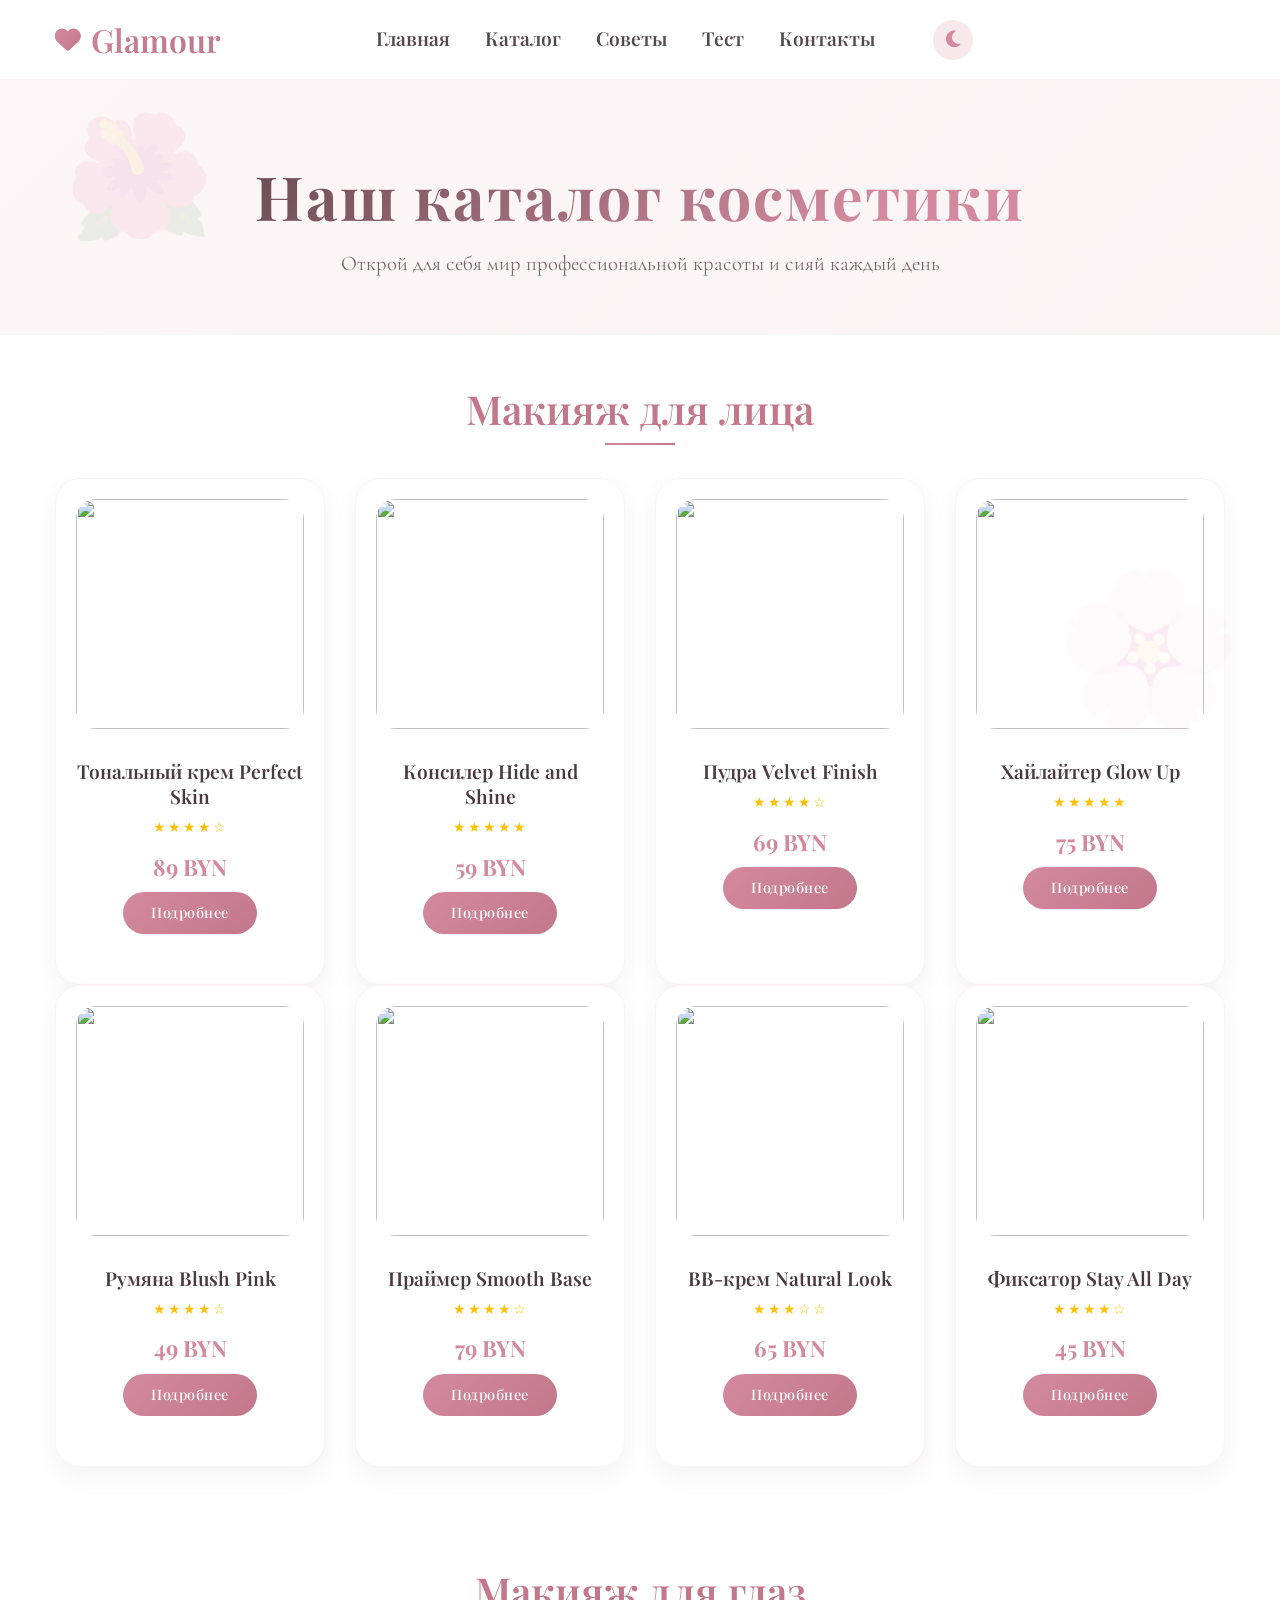
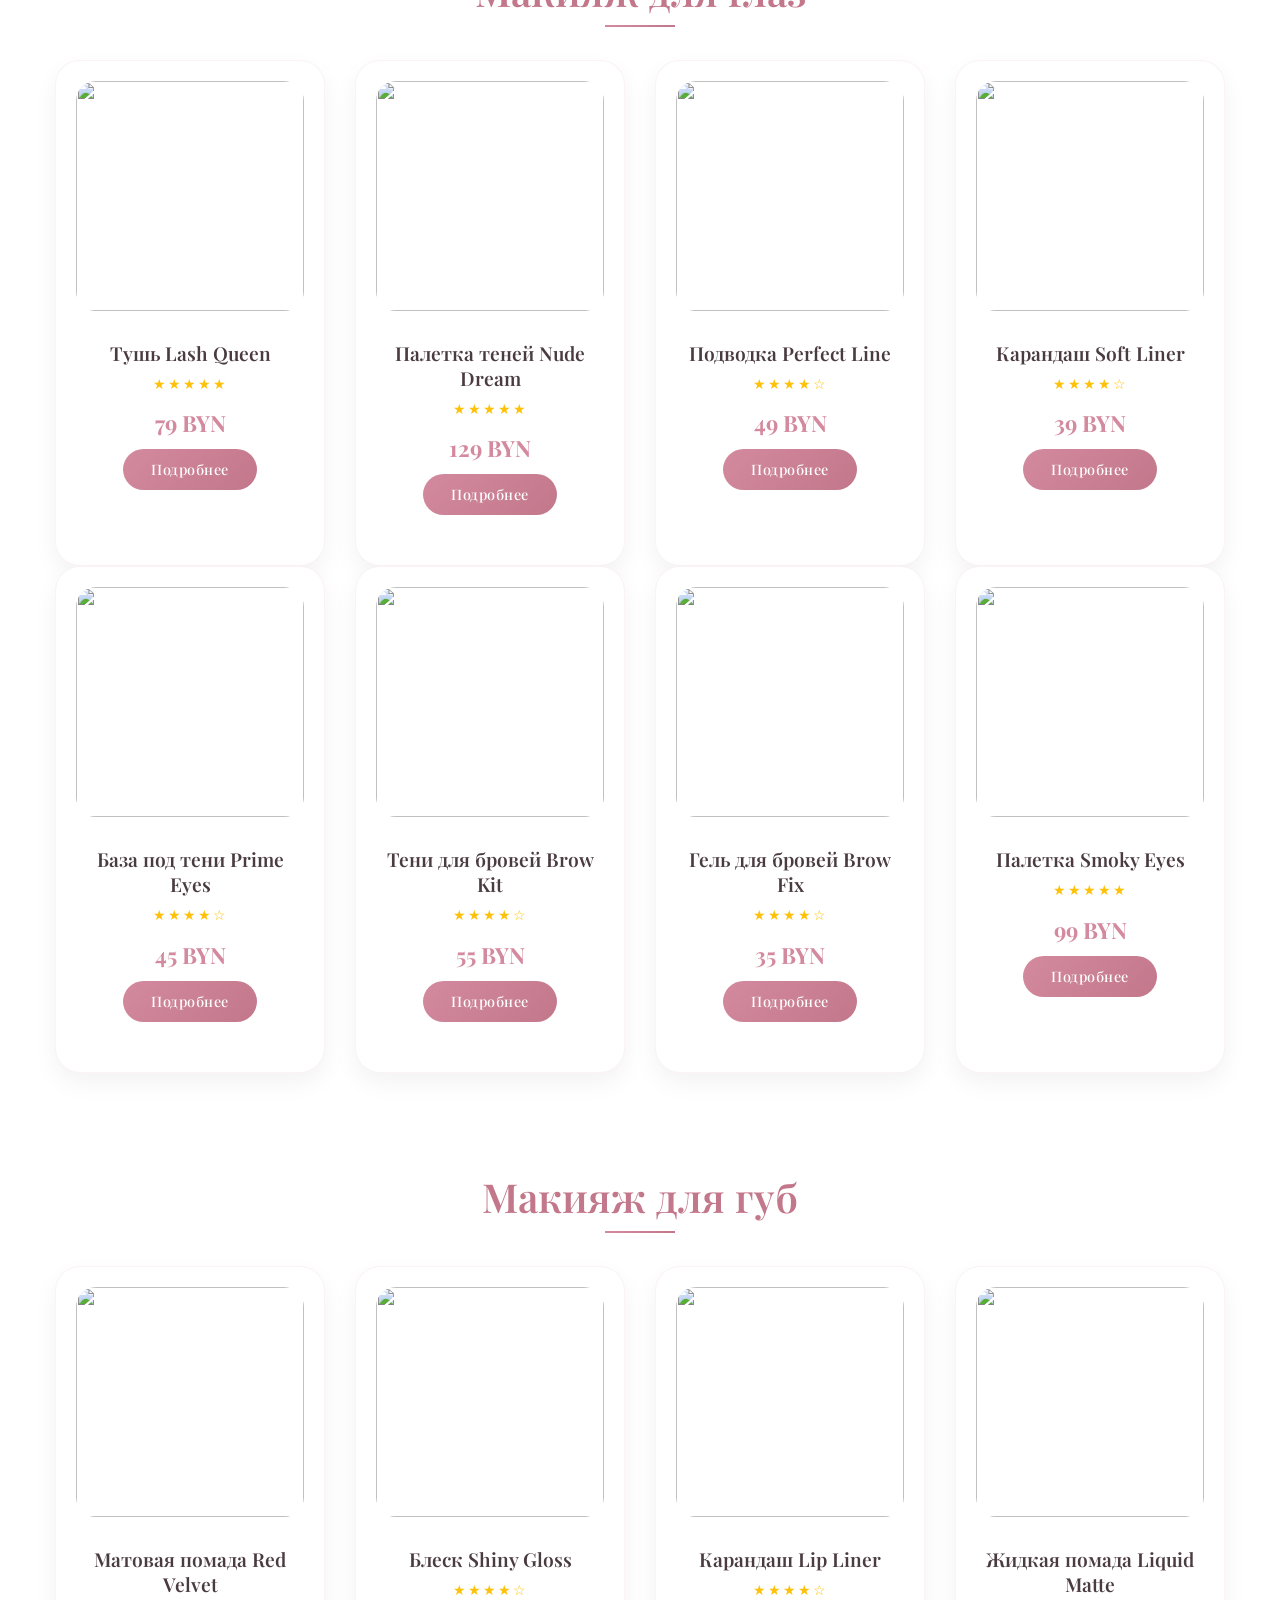
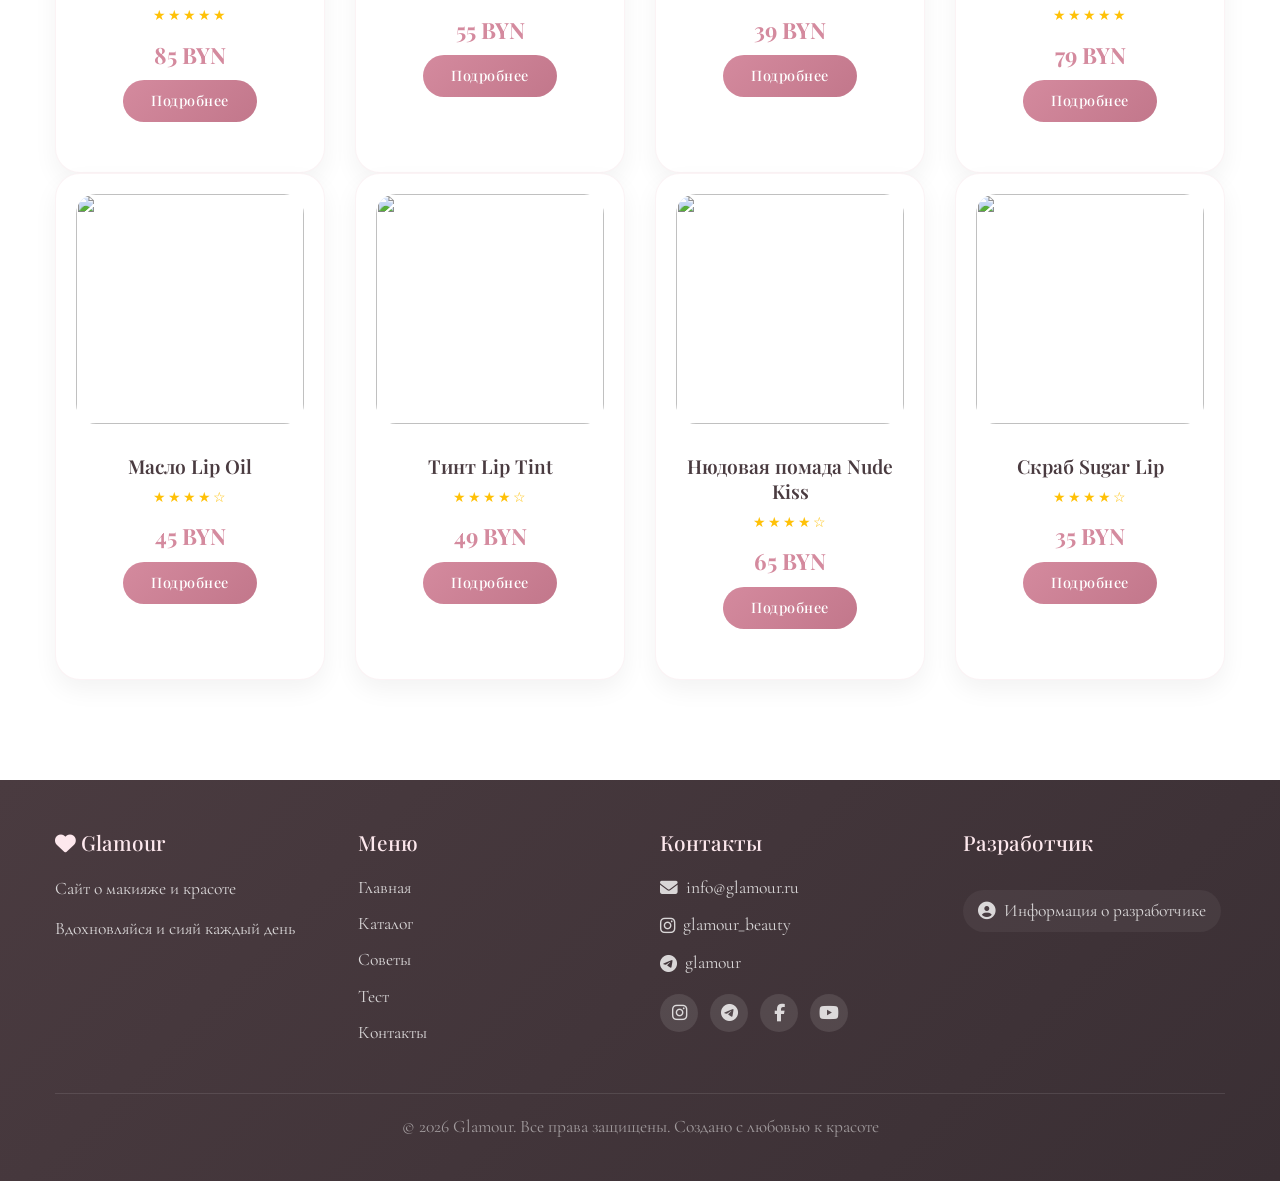
==== catalog.html @ 45a1563a "Add files via upload" ====
<!DOCTYPE html>
<html lang="ru">
<head>
    <meta charset="UTF-8">
    <meta name="viewport" content="width=device-width, initial-scale=1.0">
    <title>Каталог – Glamour</title>
    
    <!-- Bootstrap -->
    <link href="https://cdn.jsdelivr.net/npm/bootstrap@5.3.0/dist/css/bootstrap.min.css" rel="stylesheet">
    <!-- Font Awesome -->
    <link rel="stylesheet" href="https://cdnjs.cloudflare.com/ajax/libs/font-awesome/6.4.0/css/all.min.css">
    <!-- Google Fonts -->
    <link href="https://fonts.googleapis.com/css2?family=Playfair+Display:wght@400;500;600;700;800&family=Cormorant+Garamond:wght@300;400;500;600;700&display=swap" rel="stylesheet">
    <!-- ЕДИНЫЙ CSS -->
    <link rel="stylesheet" href="style.css">
    
    <style>
        /* ===== ТОЛЬКО УНИКАЛЬНЫЕ СТИЛИ ДЛЯ СТРАНИЦЫ КАТАЛОГА ===== */
        
        /* Hero Section каталога */
        .catalog-hero { 
            padding: 80px 0 40px; 
            text-align: center; 
            background: linear-gradient(135deg, rgba(212, 138, 158, 0.08) 0%, rgba(194, 119, 139, 0.08) 100%); 
        }
        .catalog-hero h1 { 
            font-family: 'Playfair Display', serif; 
            font-size: 3.8rem; 
            background: linear-gradient(135deg, #4a3b40 0%, #d48a9e 70%); 
            -webkit-background-clip: text; 
            -webkit-text-fill-color: transparent; 
            margin-bottom: 15px; 
            font-weight: 700; 
            letter-spacing: 2px; 
            animation: fadeInUp 0.8s ease-out; 
        }
        .catalog-hero p { 
            font-family: 'Cormorant Garamond', serif; 
            font-size: 1.3rem; 
            color: #7a6a6e; 
            font-weight: 400; 
            animation: fadeInUp 0.8s ease-out 0.2s forwards; 
            opacity: 0; 
            animation-fill-mode: forwards; 
        }

        /* Категории */
        .category-section { 
            padding: 50px 0; 
        }
        .category-title { 
            font-family: 'Playfair Display', serif; 
            font-size: 2.5rem; 
            color: #c2778b; 
            margin-bottom: 45px; 
            text-align: center; 
            position: relative; 
            display: inline-block; 
            width: auto; 
            font-weight: 600; 
        }
        .category-title:after { 
            content: ''; 
            position: absolute; 
            bottom: -12px; 
            left: 50%; 
            transform: translateX(-50%); 
            width: 70px; 
            height: 2px; 
            background: linear-gradient(90deg, #d48a9e, #c2778b); 
        }

        /* Карточки товаров */
        .product-card { 
            background: white; 
            border-radius: 25px; 
            padding: 20px; 
            text-align: center; 
            transition: all 0.4s; 
            margin-bottom: 30px; 
            box-shadow: 0 10px 25px rgba(0, 0, 0, 0.05); 
            border: 1px solid rgba(212, 138, 158, 0.1); 
            height: 100%; 
        }
        .product-card:hover { 
            transform: translateY(-12px); 
            box-shadow: 0 25px 45px rgba(212, 138, 158, 0.25); 
            border-color: rgba(212, 138, 158, 0.3); 
        }
        .product-img { 
            width: 100%; 
            height: 230px; 
            object-fit: cover; 
            border-radius: 20px; 
            margin-bottom: 18px; 
            transition: transform 0.4s; 
        }
        .product-card:hover .product-img { 
            transform: scale(1.02); 
        }
        .product-title { 
            font-family: 'Playfair Display', serif; 
            font-size: 1.2rem; 
            font-weight: 600; 
            color: #4a3b40; 
            margin: 12px 0 8px; 
            line-height: 1.3; 
        }
        .product-price { 
            font-family: 'Playfair Display', serif; 
            font-size: 1.4rem; 
            color: #d48a9e; 
            font-weight: 700; 
            margin: 8px 0; 
        }
        .rating { 
            color: #ffc107; 
            margin-bottom: 12px; 
            font-size: 0.9rem; 
            letter-spacing: 2px; 
        }
        .btn-detail { 
            background: linear-gradient(135deg, #d48a9e, #c2778b); 
            color: white; 
            border: none; 
            padding: 10px 28px; 
            border-radius: 30px; 
            cursor: pointer; 
            transition: all 0.3s; 
            font-family: 'Playfair Display', serif; 
            font-weight: 500; 
            font-size: 0.9rem; 
            letter-spacing: 0.5px; 
        }
        .btn-detail:hover { 
            transform: scale(1.05); 
            box-shadow: 0 5px 15px rgba(212, 138, 158, 0.4); 
        }

        /* Модальное окно */
        .modal {
            display: none;
            position: fixed;
            top: 0;
            left: 0;
            width: 100%;
            height: 100%;
            background: rgba(0, 0, 0, 0.85);
            backdrop-filter: blur(8px);
            z-index: 2000;
            align-items: center;
            justify-content: center;
        }
        .modal-content {
            background: linear-gradient(145deg, #ffffff 0%, #fef8fa 100%);
            border-radius: 48px;
            padding: 30px;
            max-width: 580px;
            width: 90%;
            max-height: 85vh;
            overflow-y: auto;
            position: relative;
            animation: fadeInUp 0.4s cubic-bezier(0.2, 0.9, 0.4, 1.1);
            box-shadow: 0 35px 60px rgba(212, 138, 158, 0.4);
            border: 1px solid rgba(212, 138, 158, 0.3);
            scrollbar-width: thin;
        }
        .modal-content::-webkit-scrollbar { width: 5px; }
        .modal-content::-webkit-scrollbar-track { background: #fde8ed; border-radius: 10px; }
        .modal-content::-webkit-scrollbar-thumb { background: #d48a9e; border-radius: 10px; }
        .modal-header { 
            display: flex; 
            justify-content: space-between; 
            align-items: center; 
            border-bottom: 2px dashed #f3dfe4; 
            padding-bottom: 15px; 
            margin-bottom: 20px; 
        }
        .modal-header h3 { 
            font-family: 'Playfair Display', serif; 
            font-size: 1.7rem; 
            color: #c2778b; 
            font-weight: 700; 
            margin: 0; 
        }
        .close-modal { 
            font-size: 32px; 
            cursor: pointer; 
            color: #d48a9e; 
            transition: all 0.2s; 
            width: 40px; 
            height: 40px; 
            display: flex; 
            align-items: center; 
            justify-content: center; 
            border-radius: 50%; 
            background: rgba(212, 138, 158, 0.1); 
        }
        .close-modal:hover { 
            transform: scale(1.1); 
            background: rgba(212, 138, 158, 0.2); 
        }
        .modal-product-img { 
            text-align: center; 
            margin-bottom: 20px; 
        }
        .modal-img { 
            width: 180px; 
            height: 180px; 
            object-fit: cover; 
            border-radius: 30px; 
            box-shadow: 0 15px 30px rgba(212, 138, 158, 0.25); 
            border: 4px solid white; 
        }
        .info-section { 
            background: #fef5f7; 
            border-radius: 24px; 
            padding: 18px; 
            margin-bottom: 16px; 
            border-left: 4px solid #d48a9e; 
        }
        .info-section h4 { 
            font-family: 'Playfair Display', serif; 
            font-size: 1.2rem; 
            color: #c2778b; 
            margin-bottom: 12px; 
            display: flex; 
            align-items: center; 
            gap: 8px; 
        }
        .info-section p { 
            font-family: 'Cormorant Garamond', serif; 
            font-size: 1rem; 
            color: #4a3b40; 
            line-height: 1.5; 
            margin: 0; 
        }
        .benefits-list { 
            list-style: none; 
            padding: 0; 
            margin: 0; 
        }
        .benefits-list li { 
            font-family: 'Cormorant Garamond', serif; 
            font-size: 1rem; 
            color: #4a3b40; 
            padding: 6px 0; 
            display: flex; 
            align-items: center; 
            gap: 10px; 
            border-bottom: 1px solid #f3dfe4; 
        }
        .benefits-list li:last-child { 
            border-bottom: none; 
        }
        .benefits-list li i { 
            color: #d48a9e; 
            width: 24px; 
            font-size: 1.1rem; 
        }
        .modal-price { 
            text-align: center; 
            margin-top: 20px; 
            padding-top: 15px; 
            border-top: 2px dashed #f3dfe4; 
        }
        .price-tag { 
            display: inline-block; 
            background: linear-gradient(135deg, #d48a9e, #c2778b); 
            color: white; 
            font-family: 'Playfair Display', serif; 
            font-size: 1.8rem; 
            font-weight: 700; 
            padding: 10px 35px; 
            border-radius: 50px; 
            box-shadow: 0 8px 20px rgba(212, 138, 158, 0.3); 
        }

        /* Тёмная тема для каталога */
        body.dark-theme .product-card { 
            background: #1e1e2e; 
            border-color: rgba(255,255,255,0.1); 
        }
        body.dark-theme .product-title { 
            color: #ddd; 
        }
        body.dark-theme .info-section { 
            background: #2a2a3e; 
        }
        body.dark-theme .info-section p, 
        body.dark-theme .benefits-list li { 
            color: #ddd; 
        }
        body.dark-theme .modal-content { 
            background: linear-gradient(145deg, #1e1e2e 0%, #2a2a3e 100%); 
        }
        body.dark-theme .catalog-hero p {
            color: #aaa;
        }

        /* Медиазапросы для каталога */
        @media (max-width: 768px) {
            .catalog-hero h1 { 
                font-size: 2.2rem; 
            }
            .category-title { 
                font-size: 1.8rem; 
            }
            .modal-content { 
                padding: 20px; 
                max-height: 90vh; 
            }
            .modal-header h3 { 
                font-size: 1.3rem; 
            }
            .price-tag { 
                font-size: 1.3rem; 
                padding: 6px 25px; 
            }
        }

        @media (max-width: 576px) {
            .catalog-hero h1 {
                font-size: 1.8rem;
            }
            .catalog-hero p {
                font-size: 1rem;
            }
            .category-title {
                font-size: 1.5rem;
            }
            .product-title {
                font-size: 1rem;
            }
            .product-price {
                font-size: 1.1rem;
            }
            .btn-detail {
                padding: 8px 20px;
                font-size: 0.8rem;
            }
        }
    </style>
</head>
<body>

    <!-- Декоративные элементы (стили из style.css) -->
    <div class="decoration decoration-1">🌺</div>
    <div class="decoration decoration-2">🌸</div>

    <!-- Header (стили из style.css) -->
    <header class="header">
    <div class="container">
        <div class="row align-items-center">
            <div class="col-md-3">
                <a href="make.html" class="logo">
                    <i class="fas fa-heart"></i>
                    <span>Glamour</span>
                </a>
            </div>
            <div class="col-md-6">
                <nav>
                    <ul class="nav-menu justify-content-center">
                        <li><a href="make.html">Главная</a></li>
                        <li><a href="catalog.html">Каталог</a></li>
                        <li><a href="tips.html">Советы</a></li>
                        <li><a href="test.html">Тест</a></li>
                        <li><a href="contacts.html">Контакты</a></li>
                    </ul>
                </nav>
            </div>
            <div class="col-md-3">
                <div class="header-actions justify-content-end">
                    <button class="theme-toggle" onclick="toggleTheme()">
                        <i class="fas fa-moon"></i>
                    </button>
                </div>
            </div>
        </div>
    </div>
</header>

    <!-- Hero Section каталога -->
    <section class="catalog-hero">
        <div class="container">
            <h1>Наш каталог косметики</h1>
            <p>Открой для себя мир профессиональной красоты и сияй каждый день</p>
        </div>
    </section>

    <div class="container">
        <!-- ЛИЦО -->
        <div id="face" class="category-section">
            <div class="text-center"><h2 class="category-title">Макияж для лица</h2></div>
            <div class="row">
                <div class="col-md-3 col-sm-6"><div class="product-card"><img src="https://th.bing.com/th/id/OIP.lyq2x-JiC6a6qxjt0bG45gHaHa?w=180&h=180&c=7&r=0&o=5&dpr=1.3&pid=1.7" class="product-img"><h3 class="product-title">Тональный крем Perfect Skin</h3><div class="rating">★★★★☆</div><div class="product-price">89 BYN</div><button class="btn-detail" onclick='showProductStructured("Тональный крем Perfect Skin", "✨ ЛЕГКОЕ ПОКРЫТИЕ С SPF 15 ✨", "Гиалуроновая кислота, витамин E, SPF 15 фильтры", ["Увлажняет и выравнивает тон кожи", "Не забивает поры", "Подходит для всех типов кожи", "Стойкость до 12 часов"], "Нанесите на очищенную и увлажненную кожу. Распределите спонжем от центра лица к периферии.", "Ежедневного использования. Создает эффект \"второй кожи\"", "https://th.bing.com/th/id/OIP.lyq2x-JiC6a6qxjt0bG45gHaHa?w=180&h=180&c=7&r=0&o=5&dpr=1.3&pid=1.7", 89)'>Подробнее</button></div></div>
                <div class="col-md-3 col-sm-6"><div class="product-card"><img src="https://th.bing.com/th/id/OIP.RPXX7PX_GIYwDLOTq5Q5MwHaIy?w=161&h=191&c=7&r=0&o=5&dpr=1.3&pid=1.7" class="product-img"><h3 class="product-title">Консилер Hide and Shine</h3><div class="rating">★★★★★</div><div class="product-price">59 BYN</div><button class="btn-detail" onclick='showProductStructured("Консилер Hide and Shine", "✨ МАКСИМАЛЬНОЕ ПЕРЕКРЫТИЕ ✨", "Кофеин, витамин C, светоотражающие частицы", ["Маскирует темные круги и покраснения", "Стойкая формула до 12 часов", "Не скатывается в складки", "Увлажняет область вокруг глаз"], "Нанесите точечно на проблемные зоны, растушуйте подушечками пальцев.", "Маскировки синяков под глазами, акне и пигментации", "https://th.bing.com/th/id/OIP.RPXX7PX_GIYwDLOTq5Q5MwHaIy?w=161&h=191&c=7&r=0&o=5&dpr=1.3&pid=1.7", 59)'>Подробнее</button></div></div>
                <div class="col-md-3 col-sm-6"><div class="product-card"><img src="https://th.bing.com/th/id/OIP.Q6Ob9V7Ksu_Wq51_ptdzYQAAAA?w=173&h=180&c=7&r=0&o=5&dpr=1.3&pid=1.7" class="product-img"><h3 class="product-title">Пудра Velvet Finish</h3><div class="rating">★★★★☆</div><div class="product-price">69 BYN</div><button class="btn-detail" onclick='showProductStructured("Пудра Velvet Finish", "✨ БАРХАТИСТАЯ МАТОВОСТЬ ✨", "Рисовая пудра, экстракт ромашки, витамин B5", ["Матирует на 8+ часов", "Фиксирует макияж", "Не сушит кожу", "Придает бархатистость"], "Наносите широкой кистью на Т-зону и область вокруг глаз.", "Жирной и комбинированной кожи, для создания матового финиша", "https://th.bing.com/th/id/OIP.Q6Ob9V7Ksu_Wq51_ptdzYQAAAA?w=173&h=180&c=7&r=0&o=5&dpr=1.3&pid=1.7", 69)'>Подробнее</button></div></div>
                <div class="col-md-3 col-sm-6"><div class="product-card"><img src="https://th.bing.com/th/id/OIP.R8lHSLZ7Jd9pY6I0h98pSAHaHa?w=205&h=205&c=7&r=0&o=5&dpr=1.3&pid=1.7" class="product-img"><h3 class="product-title">Хайлайтер Glow Up</h3><div class="rating">★★★★★</div><div class="product-price">75 BYN</div><button class="btn-detail" onclick='showProductStructured("Хайлайтер Glow Up", "✨ СИЯНИЕ ИЗНУТРИ ✨", "Перламутровые частицы, витамин C, масло жожоба", ["Придает здоровое сияние", "Не подчеркивает поры", "Мелкий помол — естественный блеск", "Можно использовать на все лицо"], "Нанесите на выступающие точки: скулы, переносицу, под бровь.", "Создания эффекта \"влажной кожи\" и скульптурирования", "https://th.bing.com/th/id/OIP.R8lHSLZ7Jd9pY6I0h98pSAHaHa?w=205&h=205&c=7&r=0&o=5&dpr=1.3&pid=1.7", 75)'>Подробнее</button></div></div>
                <div class="col-md-3 col-sm-6"><div class="product-card"><img src="https://th.bing.com/th/id/OIP.2dyAWJgXnju9dIN_zHCViwHaFB?w=275&h=186&c=7&r=0&o=5&dpr=1.3&pid=1.7" class="product-img"><h3 class="product-title">Румяна Blush Pink</h3><div class="rating">★★★★☆</div><div class="product-price">49 BYN</div><button class="btn-detail" onclick='showProductStructured("Румяна Blush Pink", "✨ СВЕЖЕСТЬ КАК ПОСЛЕ ПРОГУЛКИ ✨", "Экстракт розы, витамин E, пигменты", ["Нежный розовый оттенок", "Легко растушевываются", "Придают естественный румянец", "Стойкость до 8 часов"], "Улыбнитесь и нанесите на \"яблочки\" щек, растушуйте к вискам.", "Ежедневного макияжа и придания свежести лицу", "https://th.bing.com/th/id/OIP.2dyAWJgXnju9dIN_zHCViwHaFB?w=275&h=186&c=7&r=0&o=5&dpr=1.3&pid=1.7", 49)'>Подробнее</button></div></div>
                <div class="col-md-3 col-sm-6"><div class="product-card"><img src="https://th.bing.com/th/id/OIP.uZzduX9lh7SM_wNgCEPKcAHaHa?w=197&h=197&c=7&r=0&o=5&dpr=1.3&pid=1.7" class="product-img"><h3 class="product-title">Праймер Smooth Base</h3><div class="rating">★★★★☆</div><div class="product-price">79 BYN</div><button class="btn-detail" onclick='showProductStructured("Праймер Smooth Base", "✨ ИДЕАЛЬНАЯ ОСНОВА ДЛЯ МАКИЯЖА ✨", "Силиконы, гиалуроновая кислота, экстракт зеленого чая", ["Выравнивает текстуру кожи", "Скрывает поры", "Продлевает стойкость до 16 часов", "Матирует блеск"], "Нанесите тонким слоем после увлажнения.", "Подготовки кожи к тону, особенно для жирной кожи", "https://th.bing.com/th/id/OIP.uZzduX9lh7SM_wNgCEPKcAHaHa?w=197&h=197&c=7&r=0&o=5&dpr=1.3&pid=1.7", 79)'>Подробнее</button></div></div>
                <div class="col-md-3 col-sm-6"><div class="product-card"><img src="https://th.bing.com/th/id/OIP.dzQPd3Y52PeIYGwbhXp1TwHaHa?w=181&h=181&c=7&r=0&o=5&dpr=1.3&pid=1.7" class="product-img"><h3 class="product-title">BB-крем Natural Look</h3><div class="rating">★★★☆☆</div><div class="product-price">65 BYN</div><button class="btn-detail" onclick='showProductStructured("BB-крем Natural Look", "✨ КРЕМ + УХОД В ОДНОМ ✨", "Гиалуроновая кислота, витамин C, SPF 25", ["Легкое покрытие без маски", "Увлажняет в течение дня", "Защищает от солнца", "Выравнивает тон"], "Нанесите пальцами или спонжем как обычный крем.", "Ежедневного использования — минимум макияжа, максимум ухода", "https://th.bing.com/th/id/OIP.dzQPd3Y52PeIYGwbhXp1TwHaHa?w=181&h=181&c=7&r=0&o=5&dpr=1.3&pid=1.7", 65)'>Подробнее</button></div></div>
                <div class="col-md-3 col-sm-6"><div class="product-card"><img src="https://th.bing.com/th/id/OIP.sndD95xHV8ppbTz1T-qcSwHaHa?w=170&h=180&c=7&r=0&o=5&dpr=1.3&pid=1.7" class="product-img"><h3 class="product-title">Фиксатор Stay All Day</h3><div class="rating">★★★★☆</div><div class="product-price">45 BYN</div><button class="btn-detail" onclick='showProductStructured("Фиксатор макияжа Stay All Day", "✨ МАКИЯЖ НЕ СОЙДЕТ ДО ВЕЧЕРА ✨", "Термальная вода, полимеры фиксации, экстракт алоэ", ["Фиксирует макияж на 12+ часов", "Невесомая формула", "Защищает от осыпания", "Увлажняет кожу"], "Распылите на лицо с расстояния 20-30 см после макияжа.", "Долгих мероприятий, фотосессий и жаркой погоды", "https://th.bing.com/th/id/OIP.sndD95xHV8ppbTz1T-qcSwHaHa?w=170&h=180&c=7&r=0&o=5&dpr=1.3&pid=1.7", 45)'>Подробнее</button></div></div>
            </div>
        </div>

        <!-- ГЛАЗА -->
        <div id="eyes" class="category-section">
            <div class="text-center"><h2 class="category-title">Макияж для глаз</h2></div>
            <div class="row">
                <div class="col-md-3 col-sm-6"><div class="product-card"><img src="https://th.bing.com/th/id/OIP.ZiB8XnRFqLRTTN91QsqOAwHaHa?w=196&h=196&c=7&r=0&o=5&dpr=1.3&pid=1.7" class="product-img"><h3 class="product-title">Тушь Lash Queen</h3><div class="rating">★★★★★</div><div class="product-price">79 BYN</div><button class="btn-detail" onclick='showProductStructured("Тушь Lash Queen", "✨ ОБЪЕМ И ДЛИНА ✨", "Кератин, пантенол, воски", ["Объем и длина без комочков", "Устойчива к осыпанию", "Не течет при слезах", "Подкручивает ресницы"], "Наносите зигзагообразными движениями от корней к кончикам.", "Эффекта накладных ресниц без накладных", "https://th.bing.com/th/id/OIP.ZiB8XnRFqLRTTN91QsqOAwHaHa?w=196&h=196&c=7&r=0&o=5&dpr=1.3&pid=1.7", 79)'>Подробнее</button></div></div>
                <div class="col-md-3 col-sm-6"><div class="product-card"><img src="https://th.bing.com/th/id/OIP.U3DZk1tbLT2znGrft3I2mAHaHa?w=180&h=180&c=7&r=0&o=5&dpr=1.3&pid=1.7" class="product-img"><h3 class="product-title">Палетка теней Nude Dream</h3><div class="rating">★★★★★</div><div class="product-price">129 BYN</div><button class="btn-detail" onclick='showProductStructured("Палетка теней Nude Dream", "✨ 12 ОТТЕНКОВ ✨", "Минеральные пигменты, витамин E, масло ши", ["12 пигментированных оттенков", "Матовые и шиммерные", "Не осыпаются", "Легко растушевываются"], "Светлый оттенок на все веко, средний в складку, темный во внешний уголок.", "Дневных и вечерних образов от нюд до смоки", "https://th.bing.com/th/id/OIP.U3DZk1tbLT2znGrft3I2mAHaHa?w=180&h=180&c=7&r=0&o=5&dpr=1.3&pid=1.7", 129)'>Подробнее</button></div></div>
                <div class="col-md-3 col-sm-6"><div class="product-card"><img src="https://th.bing.com/th/id/OIP.VfhlbKsZ7XoupgVbZeqe5AAAAA?w=154&h=206&c=7&r=0&o=5&dpr=1.3&pid=1.7" class="product-img"><h3 class="product-title">Подводка Perfect Line</h3><div class="rating">★★★★☆</div><div class="product-price">49 BYN</div><button class="btn-detail" onclick='showProductStructured("Подводка Perfect Line", "✨ ИДЕАЛЬНАЯ СТРЕЛКА ✨", "Водостойкая формула, черные пигменты", ["Стойкая, не растекается", "Тонкий аппликатор", "Моментально сохнет", "Устойчива к трению"], "Проведите линию от внутреннего уголка к внешнему.", "Графического макияжа и классических стрелок", "https://th.bing.com/th/id/OIP.VfhlbKsZ7XoupgVbZeqe5AAAAA?w=154&h=206&c=7&r=0&o=5&dpr=1.3&pid=1.7", 49)'>Подробнее</button></div></div>
                <div class="col-md-3 col-sm-6"><div class="product-card"><img src="https://th.bing.com/th/id/OIP.Y2EcyEpv97tYP3sOAF6upQHaHa?w=182&h=182&c=7&r=0&o=5&dpr=1.3&pid=1.7" class="product-img"><h3 class="product-title">Карандаш Soft Liner</h3><div class="rating">★★★★☆</div><div class="product-price">39 BYN</div><button class="btn-detail" onclick='showProductStructured("Карандаш Soft Liner", "✨ МЯГКИЙ КАДЖАЛ ✨", "Масло ши, витамин E, черные пигменты", ["Мягкая текстура", "Легко растушевывается", "Можно на слизистую", "Водостойкий"], "Нанесите по линии роста ресниц, растушуйте кистью.", "Sultry smoke eyes и дымчатой растушевки", "https://th.bing.com/th/id/OIP.Y2EcyEpv97tYP3sOAF6upQHaHa?w=182&h=182&c=7&r=0&o=5&dpr=1.3&pid=1.7", 39)'>Подробнее</button></div></div>
                <div class="col-md-3 col-sm-6"><div class="product-card"><img src="https://th.bing.com/th/id/OIP.iQ9zpd83Rt1c-GgroWq1VgHaHa?w=174&h=182&c=7&r=0&o=5&dpr=1.3&pid=1.7" class="product-img"><h3 class="product-title">База под тени Prime Eyes</h3><div class="rating">★★★★☆</div><div class="product-price">45 BYN</div><button class="btn-detail" onclick='showProductStructured("База под тени Prime Eyes", "✨ ТЕНИ НЕ ОСЫПАЮТСЯ ✨", "Воски, силиконы, пигменты", ["Продлевает стойкость", "Делает цвет ярче", "Матирует веко", "Препятствует скатыванию"], "Нанесите тонким слоем на все подвижное веко.", "Жирных век и ярких макияжей", "https://th.bing.com/th/id/OIP.iQ9zpd83Rt1c-GgroWq1VgHaHa?w=174&h=182&c=7&r=0&o=5&dpr=1.3&pid=1.7", 45)'>Подробнее</button></div></div>
                <div class="col-md-3 col-sm-6"><div class="product-card"><img src="https://th.bing.com/th/id/OIP.uZPiyqOvODzo4lw_tivAXAHaHa?w=199&h=199&c=7&r=0&o=5&dpr=1.3&pid=1.7" class="product-img"><h3 class="product-title">Тени для бровей Brow Kit</h3><div class="rating">★★★★☆</div><div class="product-price">55 BYN</div><button class="btn-detail" onclick='showProductStructured("Тени для бровей Brow Kit", "✨ НАТУРАЛЬНЫЕ БРОВИ ✨", "Минеральные пигменты, воск, витамин B5", ["2 оттенка в комплекте", "Кисточка в подарок", "Стойкость до 24 часов", "Не осыпаются"], "Заполните форму брови скошенной кистью.", "Ежедневного макияжа бровей и коррекции формы", "https://th.bing.com/th/id/OIP.uZPiyqOvODzo4lw_tivAXAHaHa?w=199&h=199&c=7&r=0&o=5&dpr=1.3&pid=1.7", 55)'>Подробнее</button></div></div>
                <div class="col-md-3 col-sm-6"><div class="product-card"><img src="https://th.bing.com/th/id/OIP.MNGYxhjhqaBmXGcQKC2uCgHaIO?w=195&h=216&c=7&r=0&o=5&dpr=1.3&pid=1.7" class="product-img"><h3 class="product-title">Гель для бровей Brow Fix</h3><div class="rating">★★★★☆</div><div class="product-price">35 BYN</div><button class="btn-detail" onclick='showProductStructured("Гель для бровей Brow Fix", "✨ БРОВИ НА МЕСТЕ ✨", "Аквафикс, пантенол, экстракт алоэ", ["Фиксирует форму", "Придает блеск", "Не склеивает", "Стойкость до 24 часов"], "Расчешите брови щеточкой по направлению роста.", "Фиксации непослушных бровей", "https://th.bing.com/th/id/OIP.MNGYxhjhqaBmXGcQKC2uCgHaIO?w=195&h=216&c=7&r=0&o=5&dpr=1.3&pid=1.7", 35)'>Подробнее</button></div></div>
                <div class="col-md-3 col-sm-6"><div class="product-card"><img src="https://tse2.mm.bing.net/th/id/OIP.vi61mF7jynCnMfjiLmaZEwHaKG?r=0&pid=ImgDet&w=184&h=251&c=7&dpr=1.3&o=7&rm=3" class="product-img"><h3 class="product-title">Палетка Smoky Eyes</h3><div class="rating">★★★★★</div><div class="product-price">99 BYN</div><button class="btn-detail" onclick='showProductStructured("Палетка Smoky Eyes", "✨ КЛАССИЧЕСКИЙ СМОКИ ✨", "Минеральные пигменты, черные и серые оттенки", ["6 оттенков", "Матовые текстуры", "Легкая растушевка", "Стойкость до 12 часов"], "Светлый под бровь, средний на веко, темный во внешний уголок и складку. Тщательно растушуйте!", "Вечернего макияжа, клубных образов и фотосессий", "https://tse2.mm.bing.net/th/id/OIP.vi61mF7jynCnMfjiLmaZEwHaKG?r=0&pid=ImgDet&w=184&h=251&c=7&dpr=1.3&o=7&rm=3", 99)'>Подробнее</button></div></div>
            </div>
        </div>

        <!-- ГУБЫ -->
        <div id="lips" class="category-section">
            <div class="text-center"><h2 class="category-title">Макияж для губ</h2></div>
            <div class="row">
                <div class="col-md-3 col-sm-6"><div class="product-card"><img src="https://th.bing.com/th/id/OIP.q9U4KDRM8xkXeDT4GsZi9wHaHa?w=196&h=197&c=7&r=0&o=5&dpr=1.3&pid=1.7" class="product-img"><h3 class="product-title">Матовая помада Red Velvet</h3><div class="rating">★★★★★</div><div class="product-price">85 BYN</div><button class="btn-detail" onclick='showProductStructured("Матовая помада Red Velvet", "✨ КЛАССИЧЕСКИЙ RED ✨", "Масло ши, витамин E, стойкие пигменты", ["Стойкость до 10 часов", "Не сушит губы", "Бархатистая текстура", "Без запаха"], "Нанесите карандашом контур, заполните помадой.", "Важных мероприятий и яркого акцента", "https://th.bing.com/th/id/OIP.q9U4KDRM8xkXeDT4GsZi9wHaHa?w=196&h=197&c=7&r=0&o=5&dpr=1.3&pid=1.7", 85)'>Подробнее</button></div></div>
                <div class="col-md-3 col-sm-6"><div class="product-card"><img src="https://th.bing.com/th/id/OIP.o7wpRlZE0d_oiGXT3uSI0gHaHa?w=196&h=196&c=7&r=0&o=5&dpr=1.3&pid=1.7" class="product-img"><h3 class="product-title">Блеск Shiny Gloss</h3><div class="rating">★★★★☆</div><div class="product-price">55 BYN</div><button class="btn-detail" onclick='showProductStructured("Блеск Shiny Gloss", "✨ ОБЪЕМНЫЙ ГЛЯНЕЦ ✨", "Гиалуроновая кислота, масла, блестки", ["Придает объем", "Сияние как у лака", "Увлажняет", "Не липкий"], "Нанесите аппликатором в 1-2 слоя.", "Летнего макияжа и photo-ready блеска", "https://th.bing.com/th/id/OIP.o7wpRlZE0d_oiGXT3uSI0gHaHa?w=196&h=196&c=7&r=0&o=5&dpr=1.3&pid=1.7", 55)'>Подробнее</button></div></div>
                <div class="col-md-3 col-sm-6"><div class="product-card"><img src="https://th.bing.com/th/id/OIP.ZQsPYVB85QI_bEdZxg1YywHaJO?w=153&h=190&c=7&r=0&o=5&dpr=1.3&pid=1.7" class="product-img"><h3 class="product-title">Карандаш Lip Liner</h3><div class="rating">★★★★☆</div><div class="product-price">39 BYN</div><button class="btn-detail" onclick='showProductStructured("Карандаш для губ Lip Liner", "✨ ИДЕАЛЬНЫЙ КОНТУР ✨", "Воски, масло жожоба, пигменты", ["Четкая линия", "Не растушевывается", "Стойкость до 8 часов", "Можно как основу"], "Обведите контур губ от центра к уголкам.", "Коррекции формы губ и продления стойкости", "https://th.bing.com/th/id/OIP.ZQsPYVB85QI_bEdZxg1YywHaJO?w=153&h=190&c=7&r=0&o=5&dpr=1.3&pid=1.7", 39)'>Подробнее</button></div></div>
                <div class="col-md-3 col-sm-6"><div class="product-card"><img src="https://th.bing.com/th/id/OIP.Mtt-xhxvBmGbHVClIitNiQHaHZ?w=181&h=180&c=7&r=0&o=5&dpr=1.3&pid=1.7" class="product-img"><h3 class="product-title">Жидкая помада Liquid Matte</h3><div class="rating">★★★★★</div><div class="product-price">79 BYN</div><button class="btn-detail" onclick='showProductStructured("Жидкая помада Liquid Matte", "✨ СУПЕРСТОЙКАЯ ✨", "Стойкие полимеры, масло авокадо, витамин E", ["Стойкость до 16 часов", "Не отпечатывается", "Матовый финиш", "Не сушит"], "Нанесите аппликатором, дайте высохнуть 1 минуту.", "Поцелуев, свиданий и долгих мероприятий", "https://th.bing.com/th/id/OIP.Mtt-xhxvBmGbHVClIitNiQHaHZ?w=181&h=180&c=7&r=0&o=5&dpr=1.3&pid=1.7", 79)'>Подробнее</button></div></div>
                <div class="col-md-3 col-sm-6"><div class="product-card"><img src="https://th.bing.com/th/id/OIP.mOQ_hMYU6aqh3v9RKcZduwHaHa?w=185&h=185&c=7&r=0&o=5&dpr=1.3&pid=1.7" class="product-img"><h3 class="product-title">Масло Lip Oil</h3><div class="rating">★★★★☆</div><div class="product-price">45 BYN</div><button class="btn-detail" onclick='showProductStructured("Масло для губ Lip Oil", "✨ ПИТАНИЕ И БЛЕСК ✨", "Масло кокоса, масло шиповника, витамин C", ["Глубоко увлажняет", "Питает", "Дает легкий блеск", "Заживляет трещинки"], "Наносите как бальзам в течение дня или на ночь.", "Зимы, сухих губ и базового ухода", "https://th.bing.com/th/id/OIP.mOQ_hMYU6aqh3v9RKcZduwHaHa?w=185&h=185&c=7&r=0&o=5&dpr=1.3&pid=1.7", 45)'>Подробнее</button></div></div>
                <div class="col-md-3 col-sm-6"><div class="product-card"><img src="https://th.bing.com/th/id/OIP.BBS8kY9HrAF8OONgtoI0LwHaHa?w=194&h=194&c=7&r=0&o=5&dpr=1.3&pid=1.7" class="product-img"><h3 class="product-title">Тинт Lip Tint</h3><div class="rating">★★★★☆</div><div class="product-price">49 BYN</div><button class="btn-detail" onclick='showProductStructured("Тинт для губ Lip Tint", "✨ ВОДНАЯ ЛЕГКОСТЬ ✨", "Водная основа, натуральные красители, алоэ", ["Легкий оттенок", "Стойкость до 12 часов", "Не ощущается", "Постепенный слой"], "Нанесите на губы, дайте впитаться 5 минут.", "Макияжа \"без макияжа\"", "https://th.bing.com/th/id/OIP.BBS8kY9HrAF8OONgtoI0LwHaHa?w=194&h=194&c=7&r=0&o=5&dpr=1.3&pid=1.7", 49)'>Подробнее</button></div></div>
                <div class="col-md-3 col-sm-6"><div class="product-card"><img src="https://th.bing.com/th/id/OIP.0_V2_nfA8CtEkw1M8h-qLQHaTh?w=115&h=181&c=7&r=0&o=5&dpr=1.3&pid=1.7" class="product-img"><h3 class="product-title">Нюдовая помада Nude Kiss</h3><div class="rating">★★★★☆</div><div class="product-price">65 BYN</div><button class="btn-detail" onclick='showProductStructured("Нюдовая помада Nude Kiss", "✨ ЕСТЕСТВЕННЫЙ ОТТЕНОК ✨", "Масло жожоба, пчелиный воск, гиалуроновая кислота", ["Естественный оттенок", "Увлажняет", "Для повседневного макияжа", "Не требует карандаша"], "Наносите как бальзам, носите в сумочке.", "Офиса, учебы, встреч с семьей", "https://th.bing.com/th/id/OIP.0_V2_nfA8CtEkw1M8h-qLQHaTh?w=115&h=181&c=7&r=0&o=5&dpr=1.3&pid=1.7", 65)'>Подробнее</button></div></div>
                <div class="col-md-3 col-sm-6"><div class="product-card"><img src="https://th.bing.com/th/id/OIP._7rG1epOQhDm1gdGutFr_QHaHa?w=191&h=191&c=7&r=0&o=5&dpr=1.3&pid=1.7" class="product-img"><h3 class="product-title">Скраб Sugar Lip</h3><div class="rating">★★★★☆</div><div class="product-price">35 BYN</div><button class="btn-detail" onclick='showProductStructured("Скраб для губ Sugar Lip", "✨ ШЕЛКОВЫЕ ГУБЫ ✨", "Сахарная пудра, масло кокоса, экстракт ванили", ["Нежно отшелушивает", "Делает губы мягкими", "Приятный вкус", "Можно съесть"], "Массируйте влажные губы 1 минуту, смойте.", "Подготовки губ к помаде и ухода зимой", "https://th.bing.com/th/id/OIP._7rG1epOQhDm1gdGutFr_QHaHa?w=191&h=191&c=7&r=0&o=5&dpr=1.3&pid=1.7", 35)'>Подробнее</button></div></div>
            </div>
        </div>
    </div>

    <!-- Модальное окно -->
    <div id="productModal" class="modal"><div class="modal-content" id="modalContent"></div></div>

    <!-- Footer (стили из style.css) -->
    <footer class="footer">
        <div class="container">
            <div class="footer-content">
                <div class="footer-section"><h3><i class="fas fa-heart"></i> Glamour</h3><p>Сайт о макияже и красоте</p><p>Вдохновляйся и сияй каждый день</p></div>
                <div class="footer-section"><h3>Меню</h3><ul><li><a href="make.html">Главная</a></li><li><a href="catalog.html">Каталог</a></li><li><a href="tips.html">Советы</a></li><li><a href="test.html">Тест</a></li><li><a href="contacts.html">Контакты</a></li></ul></div>
                <div class="footer-section"><h3>Контакты</h3><ul><li><a href="mailto:info@glamour.ru"><i class="fas fa-envelope"></i> info@glamour.ru</a></li><li><a href="#"><i class="fab fa-instagram"></i> glamour_beauty</a></li><li><a href="#"><i class="fab fa-telegram"></i> glamour</a></li></ul><div class="social-icons"><a href="#"><i class="fab fa-instagram"></i></a><a href="#"><i class="fab fa-telegram-plane"></i></a><a href="#"><i class="fab fa-facebook-f"></i></a><a href="#"><i class="fab fa-youtube"></i></a></div></div>
                <div class="footer-section"><h3>Разработчик</h3><a href="developer.html" class="developer-link"><i class="fas fa-user-circle"></i><span>Информация о разработчике</span></a></div>
            </div>
            <div class="footer-bottom"><p>&copy; 2026 Glamour. Все права защищены. Создано с любовью к красоте</p></div>
        </div>
    </footer>

    <script>
        function showProductStructured(title, header, composition, benefits, howToUse, idealFor, imgUrl, price) {
            const modalContent = document.getElementById('modalContent');
            modalContent.innerHTML = `
                <div class="modal-header">
                    <h3>${title}</h3>
                    <span class="close-modal" onclick="closeModal()">&times;</span>
                </div>
                <div class="modal-product-img">
                    <img src="${imgUrl}" alt="${title}" class="modal-img">
                </div>
                <div class="info-section" style="background: linear-gradient(135deg, #fff5f7, #fff);">
                    <h4><i class="fas fa-star" style="color:#d48a9e;"></i> ${header}</h4>
                </div>
                <div class="info-section">
                    <h4><i class="fas fa-flask"></i> Состав</h4>
                    <p>${composition}</p>
                </div>
                <div class="info-section">
                    <h4><i class="fas fa-check-circle"></i> Преимущества</h4>
                    <ul class="benefits-list">
                        ${benefits.map(b => `<li><i class="fas fa-heart"></i> ${b}</li>`).join('')}
                    </ul>
                </div>
                <div class="info-section">
                    <h4><i class="fas fa-hand-peace"></i> Способ применения</h4>
                    <p>${howToUse}</p>
                </div>
                <div class="info-section">
                    <h4><i class="fas fa-user-check"></i> Идеален для</h4>
                    <p>${idealFor}</p>
                </div>
                <div class="modal-price">
                    <div class="price-tag">${price} BYN</div>
                </div>
            `;
            document.getElementById('productModal').style.display = 'flex';
            document.body.style.overflow = 'hidden';
        }
        
        function closeModal() {
            document.getElementById('productModal').style.display = 'none';
            document.body.style.overflow = 'auto';
        }
        
        window.onclick = function(event) { 
            if (event.target == document.getElementById('productModal')) closeModal(); 
        }
        
        document.addEventListener('keydown', function(event) { 
            if (event.key === 'Escape' && document.getElementById('productModal').style.display === 'flex') closeModal(); 
        });

        // ========== ТЕМА И ПОИСК ==========
        function toggleTheme() {
            if (document.body.classList.contains('dark-theme')) {
                document.body.classList.remove('dark-theme');
                localStorage.setItem('theme', 'light');
                const btn = document.querySelector('.theme-toggle i');
                if (btn) btn.className = 'fas fa-moon';
            } else {
                document.body.classList.add('dark-theme');
                localStorage.setItem('theme', 'dark');
                const btn = document.querySelector('.theme-toggle i');
                if (btn) btn.className = 'fas fa-sun';
            }
        }

        function loadTheme() {
            if (localStorage.getItem('theme') === 'dark') {
                document.body.classList.add('dark-theme');
                const btn = document.querySelector('.theme-toggle i');
                if (btn) btn.className = 'fas fa-sun';
            }
        }

       
        function initSearch() {
            const input = document.getElementById('searchInput');
            if (input) input.addEventListener('keypress', e => { if (e.key === 'Enter') searchSite(); });
        }

 
        loadTheme();
    </script>
</body>
</html>
---- style.css ----
/* ===== ОБЩИЕ СТИЛИ ДЛЯ ВСЕГО САЙТА ===== */

* {
    margin: 0;
    padding: 0;
    box-sizing: border-box;
}

body {
    font-family: 'Cormorant Garamond', serif;
    transition: background 0.3s;
}

/* Декоративные элементы */
.decoration {
    position: fixed;
    pointer-events: none;
    opacity: 0.08;
    z-index: 0;
}

.decoration-1 {
    top: 10%;
    left: 5%;
    font-size: 120px;
    animation: float 8s ease-in-out infinite;
}

.decoration-2 {
    bottom: 15%;
    right: 3%;
    font-size: 150px;
    animation: float 10s ease-in-out infinite reverse;
}

@keyframes float {
    0%, 100% { transform: translateY(0px) rotate(0deg); }
    50% { transform: translateY(-30px) rotate(5deg); }
}

/* ===== ХЕДЕР ===== */
/* ===== ХЕДЕР ===== */
.header {
    background: rgba(255, 255, 255, 0.92);
    backdrop-filter: blur(15px);
    position: sticky;
    top: 0;
    z-index: 1000;
    border-bottom: 1px solid rgba(212, 138, 158, 0.1);
    height: 80px;
    display: flex;
    align-items: center;
    padding: 0 20px;
}

.header .container {
    width: 100%;
    max-width: 1200px;
    margin: 0 auto;
}

.header .row {
    display: flex;
    align-items: center;
    justify-content: space-between;
    width: 100%;
}

/* Левая часть: логотип + кнопка темы */
.header-left {
    display: flex;
    align-items: center;
    gap: 15px;
    flex-shrink: 0;
}

/* Логотип */
.logo {
    font-family: 'Playfair Display', serif;
    font-size: 2rem;
    font-weight: 600;
    background: linear-gradient(135deg, #d48a9e 0%, #c2778b 50%, #b595a8 100%);
    -webkit-background-clip: text;
    -webkit-text-fill-color: transparent;
    text-decoration: none;
    display: flex;
    align-items: center;
    gap: 10px;
}

.logo i {
    font-size: 1.6rem;
    background: linear-gradient(135deg, #d48a9e, #c2778b);
    -webkit-background-clip: text;
    -webkit-text-fill-color: transparent;
}

/* Кнопка темы теперь слева */
.theme-toggle {
    background: rgba(212, 138, 158, 0.2);
    border: none;
    border-radius: 50%;
    width: 40px;
    height: 40px;
    cursor: pointer;
    font-size: 1.2rem;
    transition: all 0.3s;
    color: #d48a9e;
    display: flex;
    align-items: center;
    justify-content: center;
    flex-shrink: 0;
}

.theme-toggle:hover {
    transform: scale(1.1);
    background: rgba(212, 138, 158, 0.4);
}

/* Меню по центру */
.nav-menu {
    display: flex;
    flex-direction: row;
    gap: 35px;
    list-style: none;
    margin: 0;
    padding: 0;
}

.nav-menu li {
    margin: 0;
    padding: 0;
}

.nav-menu a {
    text-decoration: none;
    color: #544a4e;
    font-family: 'Playfair Display', serif;
    font-weight: 600;
    font-size: 1.2rem;
    transition: all 0.3s;
    padding: 0;
    white-space: nowrap;
}

.nav-menu a:hover,
.nav-menu a.active {
    color: #d48a9e;
}

.nav-menu a.active::after {
    content: '';
    position: absolute;
    bottom: -8px;
    left: 0;
    width: 100%;
    height: 2px;
    background: linear-gradient(90deg, #d48a9e, #c2778b);
}

/* Фикс для кнопки темы справа */
.header .col-md-3:last-child {
    text-align: right;
}

.theme-toggle {
    display: inline-flex;
    position: relative;
    right: 0;
    margin: 0;
}

.theme-toggle {
    background: rgba(212, 138, 158, 0.2);
    border: none;
    border-radius: 50%;
    width: 40px;
    height: 40px;
    cursor: pointer;
    font-size: 1.2rem;
    transition: all 0.3s;
    color: #d48a9e;
    display: flex;
    align-items: center;
    justify-content: center;
    flex-shrink: 0;
}

.theme-toggle:hover {
    transform: scale(1.1);
    background: rgba(212, 138, 158, 0.4);
}

/* ===== ФУТЕР ===== */
.footer {
    background: linear-gradient(135deg, #4a3b40 0%, #3a2f34 100%);
    color: white;
    padding: 50px 0 25px;
    margin-top: 50px;
}

.footer-content {
    display: grid;
    grid-template-columns: repeat(auto-fit, minmax(220px, 1fr));
    gap: 40px;
    margin-bottom: 30px;
}

.footer-section h3 {
    font-family: 'Playfair Display', serif;
    color: #fde8ed;
    margin-bottom: 20px;
    font-size: 1.3rem;
}

.footer-section p {
    color: rgba(255, 255, 255, 0.8);
    line-height: 1.6;
    margin-bottom: 12px;
}

.footer-section ul {
    list-style: none;
    padding: 0;
}

.footer-section ul li {
    margin-bottom: 10px;
}

.footer-section a {
    color: rgba(255, 255, 255, 0.8);
    text-decoration: none;
    transition: all 0.3s;
    display: inline-flex;
    align-items: center;
    gap: 8px;
}

.footer-section a:hover {
    color: #fde8ed;
    transform: translateX(3px);
}

.social-icons {
    display: flex;
    gap: 12px;
    margin-top: 15px;
}

.social-icons a {
    width: 38px;
    height: 38px;
    background: rgba(255, 255, 255, 0.1);
    border-radius: 50%;
    display: flex;
    align-items: center;
    justify-content: center;
    transition: all 0.3s;
}

.social-icons a:hover {
    background: linear-gradient(135deg, #d48a9e, #c2778b);
    transform: translateY(-3px);
}

.footer-bottom {
    text-align: center;
    padding-top: 20px;
    border-top: 1px solid rgba(255, 255, 255, 0.1);
    color: rgba(255, 255, 255, 0.5);
    font-size: 0.85rem;
}

.developer-link {
    display: inline-flex;
    align-items: center;
    gap: 8px;
    margin-top: 15px;
    color: #fde8ed;
    text-decoration: none;
    padding: 8px 15px;
    border-radius: 25px;
    background: rgba(255, 255, 255, 0.05);
}

.developer-link:hover {
    background: rgba(212, 138, 158, 0.3);
    transform: translateY(-2px);
}

/* ===== ТЁМНАЯ ТЕМА ===== */
body.dark-theme {
    background: linear-gradient(135deg, #1a1a2e 0%, #16213e 100%);
    color: #e0e0e0;
}

body.dark-theme .header {
    background: rgba(0, 0, 0, 0.85);
    border-bottom-color: rgba(255, 255, 255, 0.1);
}

body.dark-theme .nav-menu a {
    color: #ddd;
}

body.dark-theme .nav-menu a:hover,
body.dark-theme .nav-menu a.active {
    color: #d48a9e;
}

body.dark-theme .footer {
    background: linear-gradient(135deg, #1a1a2e 0%, #0f0f1a 100%);
}

/* ===== АНИМАЦИИ ===== */
@keyframes fadeInUp {
    from {
        opacity: 0;
        transform: translateY(30px);
    }
    to {
        opacity: 1;
        transform: translateY(0);
    }
}

/* ===== РЕЗИНОВАЯ ВЁРСТКА ===== */
img {
    max-width: 100%;
    height: auto;
}

.container {
    width: 100%;
    max-width: 1200px;
    margin: 0 auto;
    padding: 0 15px;
}

section {
    padding: 5% 0;
}

html {
    font-size: 16px;
}

/* Резиновые шрифты */
h1 {
    font-size: clamp(1.8rem, 5vw, 3.5rem);
}
h2 {
    font-size: clamp(1.5rem, 4vw, 2.8rem);
}
h3 {
    font-size: clamp(1.2rem, 3vw, 2rem);
}
p, li, a {
    font-size: clamp(0.9rem, 2vw, 1.1rem);
}

/* Резиновые карточки */
.product-card {
    width: 100%;
    max-width: 100%;
}

.product-img {
    width: 100%;
    height: auto;
    aspect-ratio: 1 / 1;
    object-fit: cover;
}

.row {
    display: flex;
    flex-wrap: wrap;
    margin: 0 -15px;
}

[class*="col-"] {
    padding: 0 15px;
    box-sizing: border-box;
}

.hero-image {
    width: 90%;
    max-width: 800px;
    margin: 5% auto;
}

.hero-image img {
    width: 100%;
    height: auto;
    border-radius: 20px;
}

/* Резиновая форма */
.newsletter-form {
    width: 90%;
    max-width: 550px;
    margin: 0 auto;
    display: flex;
    flex-wrap: wrap;
    gap: 15px;
}

.newsletter-form input {
    flex: 1;
    min-width: 200px;
}

.newsletter-form button {
    min-width: 120px;
}

/* ===== МЕДИАЗАПРОСЫ ===== */
@media (max-width: 992px) {
    .nav-menu {
        gap: 20px;
    }
    .nav-menu a {
        font-size: 1rem;
    }
}

@media (max-width: 768px) {
    .nav-menu {
        display: none;
    }
    .decoration {
        display: none;
    }
    .header {
        height: 70px;
        padding: 0 15px;
    }
    .logo {
        font-size: 1.5rem;
    }
    .logo i {
        font-size: 1.3rem;
    }
    .footer-content {
        grid-template-columns: 1fr;
        text-align: center;
        gap: 25px;
    }
    .social-icons {
        justify-content: center;
    }
}

@media (max-width: 576px) {
    .theme-toggle {
        width: 35px;
        height: 35px;
        font-size: 1rem;
    }
}
/* ===== МЕДИА-ЗАПРОСЫ ДЛЯ РАЗНЫХ УСТРОЙСТВ ===== */

/* ДЛЯ ПЛАНШЕТОВ (от 768px до 991px) */
@media (min-width: 768px) and (max-width: 991px) {
    /* Уменьшаем отступы в меню */
    .nav-menu {
        gap: 15px;
    }
    
    .nav-menu a {
        font-size: 1rem;
    }
    
    /* Уменьшаем заголовки */
    .hero h1 {
        font-size: 2.5rem;
    }
    
    .catalog-hero h1 {
        font-size: 2rem;
    }
    
    /* Уменьшаем картинки категорий */
    .category-img {
        width: 180px;
        height: 180px;
    }
    
    /* Уменьшаем карточки товаров */
    .product-img {
        height: 180px;
    }
    
    /* Контейнер для контактов */
    .contacts-container {
        margin: 30px 20px;
        padding: 30px;
    }
}

/* ДЛЯ ТЕЛЕФОНОВ (от 576px до 767px) */
@media (min-width: 576px) and (max-width: 767px) {
    /* Заголовки */
    .hero h1 {
        font-size: 2rem;
    }
    
    .hero p {
        font-size: 1.1rem;
    }
    
    .section-title {
        font-size: 1.8rem;
    }
    
    .catalog-hero h1 {
        font-size: 1.8rem;
    }
    
    .tips-hero h1 {
        font-size: 1.8rem;
    }
    
    .contacts-hero h1 {
        font-size: 1.8rem;
    }
    
    /* Кнопки */
    .btn-custom {
        padding: 12px 25px;
        font-size: 0.9rem;
    }
    
    .btn-detail {
        padding: 8px 20px;
        font-size: 0.8rem;
    }
    
    /* Карточки категорий */
    .category-img {
        width: 150px;
        height: 150px;
    }
    
    .category-card h3 {
        font-size: 1.3rem;
    }
    
    /* Карточки товаров */
    .product-img {
        height: 150px;
    }
    
    .product-title {
        font-size: 1rem;
    }
    
    .product-price {
        font-size: 1.1rem;
    }
    
    /* Формы */
    .newsletter-form {
        flex-direction: column;
        align-items: center;
    }
    
    .newsletter-form input,
    .newsletter-form button {
        width: 100%;
        max-width: 300px;
    }
    
    /* Контакты */
    .contacts-container {
        padding: 20px;
        margin: 20px;
    }
    
    .contact-info {
        margin-bottom: 20px;
    }
    
    /* Тесты */
    .test-container {
        padding: 20px;
        margin: 20px;
    }
    
    .test-title {
        font-size: 1.5rem;
    }
    
    .question-card {
        padding: 15px;
    }
    
    .option {
        padding: 5px 15px;
    }
}

/* ДЛЯ МАЛЕНЬКИХ ТЕЛЕФОНОВ (до 575px) */
@media (max-width: 575px) {
    /* Заголовки */
    .hero h1 {
        font-size: 1.5rem;
    }
    
    .hero p {
        font-size: 0.9rem;
    }
    
    .slogan {
        font-size: 0.9rem;
    }
    
    .section-title {
        font-size: 1.5rem;
    }
    
    .catalog-hero h1 {
        font-size: 1.5rem;
    }
    
    .catalog-hero p {
        font-size: 0.9rem;
    }
    
    .tips-hero h1 {
        font-size: 1.5rem;
    }
    
    .contacts-hero h1 {
        font-size: 1.5rem;
    }
    
    .test-title {
        font-size: 1.3rem;
    }
    
    /* Кнопки */
    .btn-custom {
        padding: 10px 20px;
        font-size: 0.8rem;
        margin: 8px;
    }
    
    .btn-detail {
        padding: 6px 15px;
        font-size: 0.7rem;
    }
    
    .btn-test, .btn-reset {
        padding: 10px 20px;
        font-size: 0.8rem;
    }
    
    /* Карточки категорий */
    .category-card {
        padding: 20px 15px;
    }
    
    .category-img {
        width: 120px;
        height: 120px;
    }
    
    .category-card h3 {
        font-size: 1.1rem;
    }
    
    .category-card p {
        font-size: 0.85rem;
    }
    
    /* Карточки товаров */
    .product-img {
        height: 130px;
    }
    
    .product-title {
        font-size: 0.85rem;
    }
    
    .product-price {
        font-size: 0.9rem;
    }
    
    .rating {
        font-size: 0.7rem;
    }
    
    /* Карточки советов */
    .tip-img {
        height: 180px;
    }
    
    .tip-content {
        padding: 15px;
    }
    
    .tip-content h3 {
        font-size: 1.2rem;
    }
    
    .tip-preview {
        font-size: 0.85rem;
    }
    
    .tag {
        font-size: 0.7rem;
        padding: 4px 12px;
    }
    
    /* Формы */
    .newsletter-form {
        flex-direction: column;
        gap: 10px;
    }
    
    .newsletter-form input,
    .newsletter-form button {
        width: 100%;
        padding: 12px 20px;
    }
    
    .newsletter h2 {
        font-size: 1.5rem;
    }
    
    .newsletter p {
        font-size: 0.9rem;
    }
    
    /* Контакты */
    .contacts-container {
        padding: 15px;
        margin: 15px;
    }
    
    .contact-info {
        padding: 20px;
    }
    
    .contact-info h3 {
        font-size: 1.1rem;
    }
    
    .contact-info p {
        font-size: 0.85rem;
    }
    
    .form-control {
        padding: 10px 15px;
        font-size: 0.85rem;
    }
    
    .btn-send {
        padding: 10px 20px;
        font-size: 0.85rem;
    }
    
    /* Модальное окно */
    .modal-content {
        padding: 15px;
        width: 95%;
    }
    
    .modal-header h3 {
        font-size: 1.1rem;
    }
    
    .info-section h4 {
        font-size: 1rem;
    }
    
    .info-section p, .benefits-list li {
        font-size: 0.85rem;
    }
    
    .price-tag {
        font-size: 1.1rem;
        padding: 6px 20px;
    }
    
    /* Результат теста */
    .result-img {
        width: 100px;
        height: 100px;
    }
    
    .result-text p {
        font-size: 0.85rem;
    }
    
    .result-price {
        font-size: 1rem;
    }
    
    /* Вкладки теста */
    .tab-btn {
        padding: 8px 15px;
        font-size: 0.8rem;
    }
}

/* ДЛЯ БОЛЬШИХ ЭКРАНОВ (от 1400px) */
@media (min-width: 1400px) {
    .container {
        max-width: 1320px;
    }
    
    .nav-menu {
        gap: 45px;
    }
    
    .nav-menu a {
        font-size: 1.3rem;
    }
    
    .hero h1 {
        font-size: 4rem;
    }
    
    .category-img {
        width: 280px;
        height: 280px;
    }
}
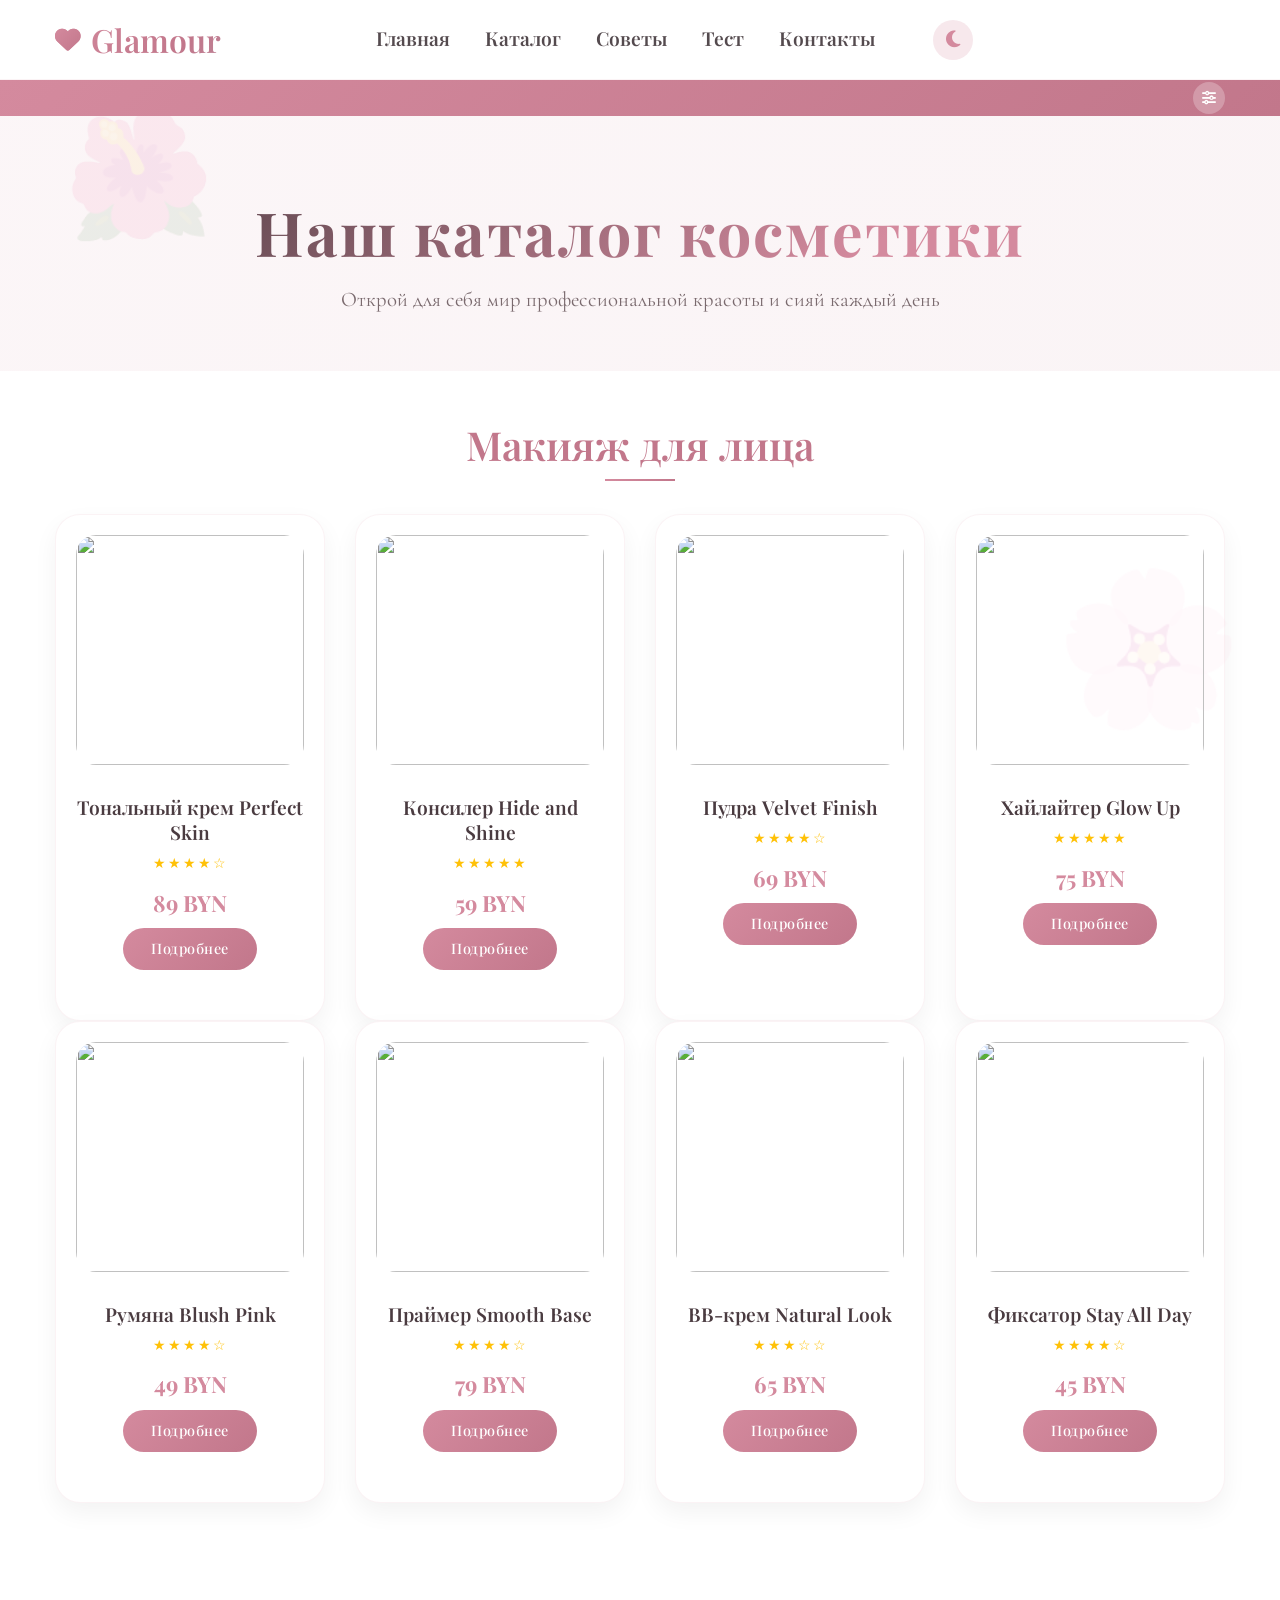
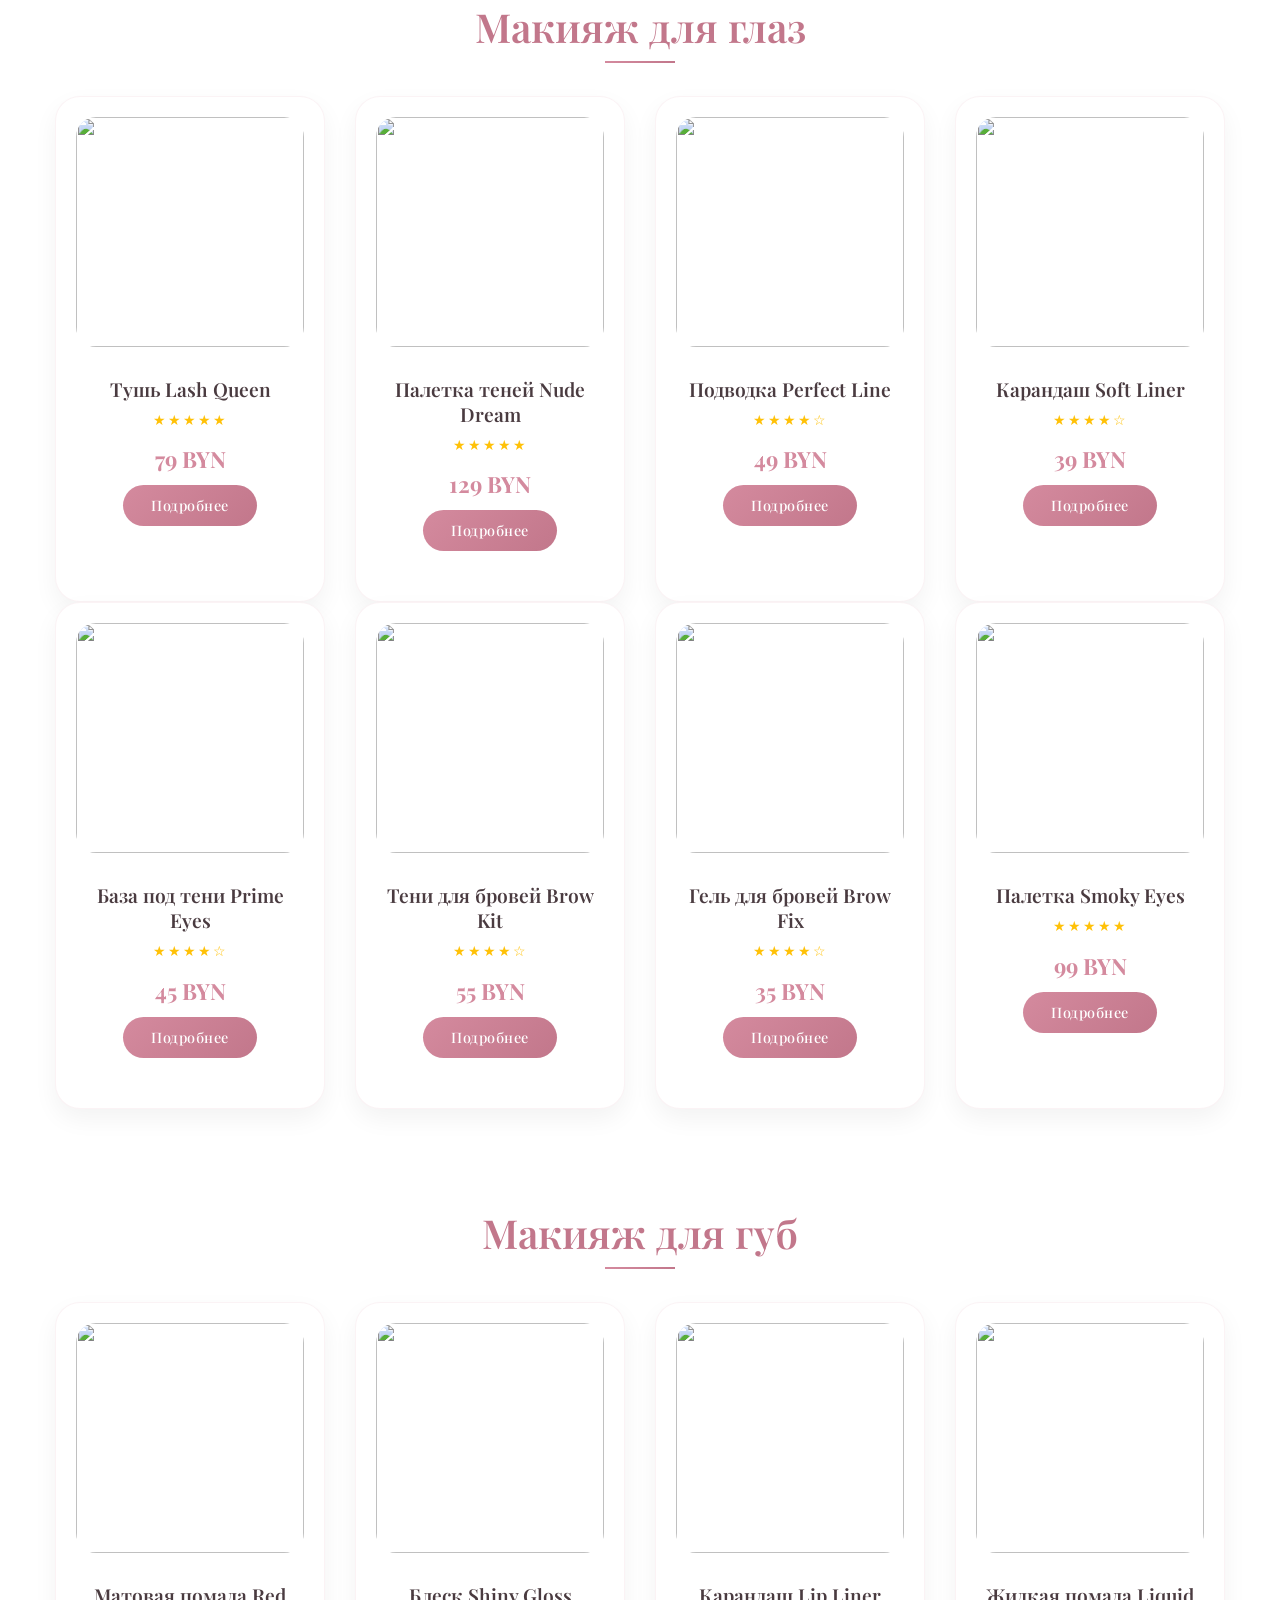
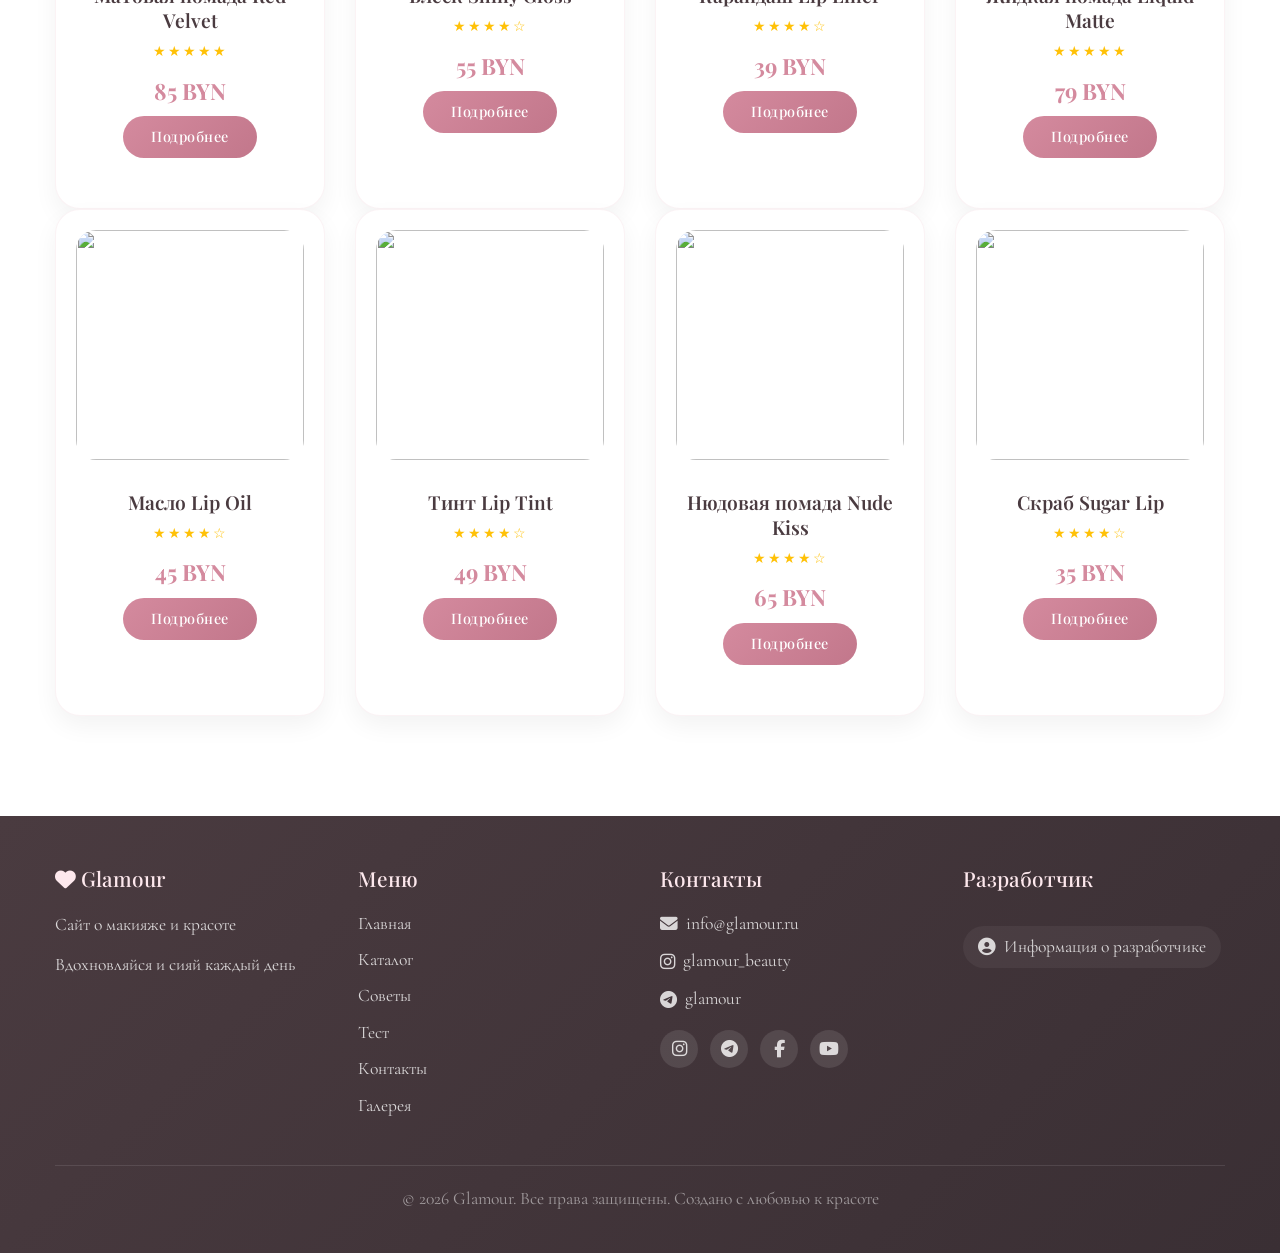
==== commit 1a007cb6: "Add files via upload" ====
--- a/catalog.html
+++ b/catalog.html
@@ -348,37 +348,96 @@
     <div class="decoration decoration-1">🌺</div>
     <div class="decoration decoration-2">🌸</div>
 
-    <!-- Header (стили из style.css) -->
+    <!-- Header -->
     <header class="header">
-    <div class="container">
-        <div class="row align-items-center">
-            <div class="col-md-3">
-                <a href="make.html" class="logo">
-                    <i class="fas fa-heart"></i>
-                    <span>Glamour</span>
-                </a>
+        <div class="container">
+            <div class="row align-items-center">
+                <div class="col-md-3">
+                    <a href="make.html" class="logo">
+                        <i class="fas fa-heart"></i>
+                        <span>Glamour</span>
+                    </a>
+                </div>
+                <div class="col-md-6">
+                    <nav>
+                        <ul class="nav-menu justify-content-center">
+                            <li><a href="make.html">Главная</a></li>
+                            <li><a href="catalog.html">Каталог</a></li>
+                            <li><a href="tips.html">Советы</a></li>
+                            <li><a href="test.html">Тест</a></li>
+                            <li><a href="contacts.html">Контакты</a></li>
+                        </ul>
+                    </nav>
+                </div>
+                <div class="col-md-3">
+                    <div class="header-actions justify-content-end">
+                        <button class="theme-toggle" onclick="toggleTheme()">
+                            <i class="fas fa-moon"></i>
+                        </button>
+                    </div>
+                </div>
             </div>
-            <div class="col-md-6">
-                <nav>
-                    <ul class="nav-menu justify-content-center">
-                        <li><a href="make.html">Главная</a></li>
-                        <li><a href="catalog.html">Каталог</a></li>
-                        <li><a href="tips.html">Советы</a></li>
-                        <li><a href="test.html">Тест</a></li>
-                        <li><a href="contacts.html">Контакты</a></li>
-                    </ul>
-                </nav>
+        </div>
+    </header>
+
+    <!-- ===== УЗКАЯ БЕГУЩАЯ СТРОКА ===== -->
+    <div class="marquee">
+        <div class="container" style="position: relative;">
+            <div class="marquee-box">
+                <div class="marquee-text" id="marqueeText">
+                    <span>ЛАЙФХАК: Наноси консилер треугольником под глазами — маскировка темных кругов будет идеальной! </span>
+    <span>ТРЕНД ВЕСНЫ 2026: «вишнёвый макияж» — помада, румяна и тени в ягодных оттенках </span>
+    <span>НОВЫЙ МАСТЕР-КЛАСС: Смоки-айс для начинающих — смотри в разделе «Советы» </span>
+    <span>ПРАВИЛО ОДНОГО АКЦЕНТА: яркие губы или выразительные глаза — не перегружай образ! </span>
+    <span>КАКОЙ ТИП КОЖИ У ТЕБЯ? Пройди тест и получи подборку уходовой косметики </span>
+    <span>ЗАПОМНИ: Пудру наноси только на Т-зону, если кожа сухая — не пересушивай её! </span>
+    <span>ХОЧЕШЬ БЫТЬ В КУРСЕ ТРЕНДОВ? Подпишись на рассылку — полезные советы каждую неделю </span>
+
+                </div>
             </div>
-            <div class="col-md-3">
-                <div class="header-actions justify-content-end">
-                    <button class="theme-toggle" onclick="toggleTheme()">
-                        <i class="fas fa-moon"></i>
-                    </button>
+            
+            <!-- Кнопка управления -->
+            <div class="marquee-control-wrapper">
+                <button class="marquee-control-btn" id="marqueeControlBtn">
+                    <i class="fas fa-sliders-h"></i>
+                </button>
+                
+                <!-- Скрытая панель управления -->
+                <div class="marquee-panel" id="marqueePanel">
+                    <h4><i class="fas fa-magic"></i> Управление строкой</h4>
+                    
+                    <div class="marquee-panel-group">
+                        <label><i class="fas fa-exchange-alt"></i> Направление</label>
+                        <div>
+                            <button class="dir-option active" data-dir="left">← Влево</button>
+                            <button class="dir-option" data-dir="right">Вправо →</button>
+                        </div>
+                    </div>
+                    
+                    <div class="marquee-panel-group">
+                        <label><i class="fas fa-tachometer-alt"></i> Скорость</label>
+                        <input type="range" id="marqueeSpeed" min="5" max="30" step="1" value="15">
+                        <span id="speedValueDisplay" class="speed-value">15</span>
+                    </div>
+                    
+                    <div class="marquee-panel-group">
+                        <label><i class="fas fa-palette"></i> Стиль</label>
+                        <div>
+                            <button class="style-option active" data-style="0">🌸 Розовый</button>
+                            <button class="style-option" data-style="1">💜 Лаванда</button>
+                            <button class="style-option" data-style="2">🌿 Мятный</button>
+                        </div>
+                    </div>
+                    
+                    <div class="marquee-panel-group">
+                        <button id="marqueePauseBtn" style="width: 100%; background: #4a3b40; color: white; border: none; padding: 7px 12px; border-radius: 20px;">
+                            <i class="fas fa-pause"></i> Пауза
+                        </button>
+                    </div>
                 </div>
             </div>
         </div>
     </div>
-</header>
 
     <!-- Hero Section каталога -->
     <section class="catalog-hero">
@@ -438,12 +497,12 @@
     <!-- Модальное окно -->
     <div id="productModal" class="modal"><div class="modal-content" id="modalContent"></div></div>
 
-    <!-- Footer (стили из style.css) -->
+    <!-- Footer -->
     <footer class="footer">
         <div class="container">
             <div class="footer-content">
                 <div class="footer-section"><h3><i class="fas fa-heart"></i> Glamour</h3><p>Сайт о макияже и красоте</p><p>Вдохновляйся и сияй каждый день</p></div>
-                <div class="footer-section"><h3>Меню</h3><ul><li><a href="make.html">Главная</a></li><li><a href="catalog.html">Каталог</a></li><li><a href="tips.html">Советы</a></li><li><a href="test.html">Тест</a></li><li><a href="contacts.html">Контакты</a></li></ul></div>
+                <div class="footer-section"><h3>Меню</h3><ul><li><a href="make.html">Главная</a></li><li><a href="catalog.html">Каталог</a></li><li><a href="tips.html">Советы</a></li><li><a href="test.html">Тест</a></li><li><a href="contacts.html">Контакты</a></li><li><a href="gallery.html">Галерея</a></li></ul></div>
                 <div class="footer-section"><h3>Контакты</h3><ul><li><a href="mailto:info@glamour.ru"><i class="fas fa-envelope"></i> info@glamour.ru</a></li><li><a href="#"><i class="fab fa-instagram"></i> glamour_beauty</a></li><li><a href="#"><i class="fab fa-telegram"></i> glamour</a></li></ul><div class="social-icons"><a href="#"><i class="fab fa-instagram"></i></a><a href="#"><i class="fab fa-telegram-plane"></i></a><a href="#"><i class="fab fa-facebook-f"></i></a><a href="#"><i class="fab fa-youtube"></i></a></div></div>
                 <div class="footer-section"><h3>Разработчик</h3><a href="developer.html" class="developer-link"><i class="fas fa-user-circle"></i><span>Информация о разработчике</span></a></div>
             </div>
@@ -504,7 +563,7 @@
             if (event.key === 'Escape' && document.getElementById('productModal').style.display === 'flex') closeModal(); 
         });
 
-        // ========== ТЕМА И ПОИСК ==========
+        // ========== ТЕМА ==========
         function toggleTheme() {
             if (document.body.classList.contains('dark-theme')) {
                 document.body.classList.remove('dark-theme');
@@ -527,14 +586,210 @@
             }
         }
 
-       
-        function initSearch() {
-            const input = document.getElementById('searchInput');
-            if (input) input.addEventListener('keypress', e => { if (e.key === 'Enter') searchSite(); });
-        }
-
- 
         loadTheme();
+
+        // ========== БЕГУЩАЯ СТРОКА С УПРАВЛЕНИЕМ ==========
+        const marqueeText = document.getElementById('marqueeText');
+        let currentDirection = 'left';
+        let currentSpeed = 15;
+        let isPaused = false;
+        let currentStyle = 0;
+
+        const styles = [
+            { bg: 'linear-gradient(135deg, #d48a9e, #c2778b)' },
+            { bg: 'linear-gradient(135deg, #b8a9c9, #9b8bb5)' },
+            { bg: 'linear-gradient(135deg, #7ec8a5, #56ab7a)' }
+        ];
+
+        function updateMarquee() {
+            if (!marqueeText) return;
+            marqueeText.style.animation = 'none';
+            void marqueeText.offsetHeight;
+            if (!isPaused) {
+                const direction = currentDirection === 'left' ? 'normal' : 'reverse';
+                marqueeText.style.animation = `marqueeScroll ${currentSpeed}s linear infinite`;
+                marqueeText.style.animationDirection = direction;
+            }
+        }
+
+        function updateMarqueeStyle() {
+            const marqueeDiv = document.querySelector('.marquee');
+            if (marqueeDiv) {
+                marqueeDiv.style.background = styles[currentStyle].bg;
+            }
+        }
+
+        // Открытие/закрытие панели
+        const controlBtn = document.getElementById('marqueeControlBtn');
+        const panel = document.getElementById('marqueePanel');
+
+        if (controlBtn && panel) {
+            controlBtn.addEventListener('click', function(e) {
+                e.stopPropagation();
+                panel.classList.toggle('open');
+            });
+        }
+
+        document.addEventListener('click', function(e) {
+            if (panel && controlBtn) {
+                if (!panel.contains(e.target) && !controlBtn.contains(e.target)) {
+                    panel.classList.remove('open');
+                }
+            }
+        });
+
+        // Направление
+        document.querySelectorAll('.dir-option').forEach(btn => {
+            btn.addEventListener('click', function() {
+                document.querySelectorAll('.dir-option').forEach(b => b.classList.remove('active'));
+                this.classList.add('active');
+                currentDirection = this.dataset.dir;
+                updateMarquee();
+            });
+        });
+
+        // Скорость
+        const speedSlider = document.getElementById('marqueeSpeed');
+        const speedDisplay = document.getElementById('speedValueDisplay');
+        if (speedSlider && speedDisplay) {
+            speedSlider.addEventListener('input', function(e) {
+                currentSpeed = parseInt(e.target.value);
+                speedDisplay.textContent = currentSpeed;
+                updateMarquee();
+            });
+        }
+
+        // Стиль
+        document.querySelectorAll('.style-option').forEach(btn => {
+            btn.addEventListener('click', function() {
+                document.querySelectorAll('.style-option').forEach(b => b.classList.remove('active'));
+                this.classList.add('active');
+                currentStyle = parseInt(this.dataset.style);
+                updateMarqueeStyle();
+            });
+        });
+
+        // Пауза
+        const pauseBtn = document.getElementById('marqueePauseBtn');
+        if (pauseBtn) {
+            pauseBtn.addEventListener('click', function() {
+                isPaused = !isPaused;
+                if (isPaused) {
+                    this.innerHTML = '<i class="fas fa-play"></i> Старт';
+                    marqueeText.style.animationPlayState = 'paused';
+                } else {
+                    this.innerHTML = '<i class="fas fa-pause"></i> Пауза';
+                    marqueeText.style.animationPlayState = 'running';
+                }
+            });
+        }
+
+        updateMarquee();
+        updateMarqueeStyle();
+
+        // ===== ФУНКЦИЯ ДЛЯ ОБРАБОТКИ КЛИКА ПО КАРТИНКЕ =====
+        function showImageInfo(imgElement, title, description, price, category) {
+            let infoPanel = document.getElementById('imageInfoPanel');
+            
+            if (!infoPanel) {
+                infoPanel = document.createElement('div');
+                infoPanel.id = 'imageInfoPanel';
+                infoPanel.style.cssText = `
+                    position: fixed;
+                    bottom: 20px;
+                    right: 20px;
+                    max-width: 320px;
+                    background: linear-gradient(135deg, #ffffff 0%, #fef8fa 100%);
+                    border-radius: 20px;
+                    padding: 20px;
+                    box-shadow: 0 15px 40px rgba(212, 138, 158, 0.3);
+                    border-left: 5px solid #d48a9e;
+                    z-index: 1000;
+                    animation: slideInRight 0.4s ease-out;
+                    font-family: 'Cormorant Garamond', serif;
+                    backdrop-filter: blur(10px);
+                `;
+                document.body.appendChild(infoPanel);
+            }
+            
+            infoPanel.innerHTML = `
+                <div style="display: flex; justify-content: space-between; align-items: start; margin-bottom: 12px;">
+                    <h4 style="color: #c2778b; margin: 0; font-family: 'Playfair Display', serif; font-size: 1.2rem;">
+                        <i class="fas fa-info-circle"></i> ${category || 'Информация'}
+                    </h4>
+                    <button onclick="this.parentElement.parentElement.remove()" style="background: none; border: none; font-size: 20px; cursor: pointer; color: #d48a9e;">&times;</button>
+                </div>
+                <div style="display: flex; gap: 15px; flex-wrap: wrap;">
+                    <img src="${imgElement.src}" alt="${title}" style="width: 80px; height: 80px; object-fit: cover; border-radius: 15px;">
+                    <div style="flex: 1;">
+                        <strong style="color: #4a3b40;">${title || 'Товар'}</strong>
+                        ${price ? `<p style="color: #d48a9e; margin: 5px 0; font-weight: bold;">${price}</p>` : ''}
+                        <p style="margin: 8px 0 0; font-size: 0.85rem; color: #7a6a6e;">${description || 'Нажмите на изображение, чтобы увидеть информацию'}</p>
+                    </div>
+                </div>
+            `;
+            
+            setTimeout(() => {
+                if (infoPanel && infoPanel.parentNode) {
+                    infoPanel.style.animation = 'slideInRight 0.3s ease-out reverse';
+                    setTimeout(() => {
+                        if (infoPanel.parentNode) infoPanel.remove();
+                    }, 300);
+                }
+            }, 8000);
+        }
+        
+        function bindImageClickEvents() {
+            const productInfo = {
+                'Тональный крем Perfect Skin': { desc: 'Идеальное покрытие с SPF 15', price: '89 BYN', category: 'Лицо' },
+                'Консилер Hide and Shine': { desc: 'Маскирует темные круги и покраснения', price: '59 BYN', category: 'Лицо' },
+                'Пудра Velvet Finish': { desc: 'Бархатистая матовость на 8+ часов', price: '69 BYN', category: 'Лицо' },
+                'Хайлайтер Glow Up': { desc: 'Сияние изнутри', price: '75 BYN', category: 'Лицо' },
+                'Румяна Blush Pink': { desc: 'Нежный румянец для свежего вида', price: '49 BYN', category: 'Лицо' },
+                'Тушь Lash Queen': { desc: 'Объем и длина без комочков', price: '79 BYN', category: 'Глаза' },
+                'Палетка теней Nude Dream': { desc: '12 оттенков для любых образов', price: '129 BYN', category: 'Глаза' },
+                'Матовая помада Red Velvet': { desc: 'Стойкая классика на 10 часов', price: '85 BYN', category: 'Губы' },
+                'Блеск Shiny Gloss': { desc: 'Объемный глянец без липкости', price: '55 BYN', category: 'Губы' }
+            };
+            
+            const images = document.querySelectorAll('img');
+            images.forEach(img => {
+                img.removeEventListener('click', img._clickHandler);
+                const handler = function(event) {
+                    event.stopPropagation();
+                    let title = this.alt || this.title || '';
+                    let description = '';
+                    let price = '';
+                    let category = '';
+                    
+                    const parentCard = this.closest('.product-card, .tip-card, .category-card');
+                    if (parentCard) {
+                        const titleElem = parentCard.querySelector('.product-title');
+                        if (titleElem) title = titleElem.innerText;
+                        const priceElem = parentCard.querySelector('.product-price');
+                        if (priceElem) price = priceElem.innerText;
+                    }
+                    
+                    if (productInfo[title]) {
+                        description = productInfo[title].desc;
+                        price = productInfo[title].price;
+                        category = productInfo[title].category;
+                    }
+                    
+                    if (!description) {
+                        description = `✨ ${title || 'Косметический продукт'} — отличный выбор для твоей красоты! ✨`;
+                    }
+                    showImageInfo(this, title, description, price, category);
+                };
+                img.addEventListener('click', handler);
+                img._clickHandler = handler;
+                img.style.cursor = 'pointer';
+            });
+        }
+        
+        document.addEventListener('DOMContentLoaded', function() {
+            bindImageClickEvents();
+        });
     </script>
 </body>
 </html>
--- a/style.css
+++ b/style.css
@@ -38,7 +38,6 @@
     50% { transform: translateY(-30px) rotate(5deg); }
 }
 
-/* ===== ХЕДЕР ===== */
 /* ===== ХЕДЕР ===== */
 .header {
     background: rgba(255, 255, 255, 0.92);
@@ -74,6 +73,12 @@
     flex-shrink: 0;
 }
 
+/* Правая часть для баланса */
+.header-right {
+    width: 60px;
+    flex-shrink: 0;
+}
+
 /* Логотип */
 .logo {
     font-family: 'Playfair Display', serif;
@@ -95,7 +100,7 @@
     -webkit-text-fill-color: transparent;
 }
 
-/* Кнопка темы теперь слева */
+/* Кнопка темы */
 .theme-toggle {
     background: rgba(212, 138, 158, 0.2);
     border: none;
@@ -158,39 +163,6 @@
     background: linear-gradient(90deg, #d48a9e, #c2778b);
 }
 
-/* Фикс для кнопки темы справа */
-.header .col-md-3:last-child {
-    text-align: right;
-}
-
-.theme-toggle {
-    display: inline-flex;
-    position: relative;
-    right: 0;
-    margin: 0;
-}
-
-.theme-toggle {
-    background: rgba(212, 138, 158, 0.2);
-    border: none;
-    border-radius: 50%;
-    width: 40px;
-    height: 40px;
-    cursor: pointer;
-    font-size: 1.2rem;
-    transition: all 0.3s;
-    color: #d48a9e;
-    display: flex;
-    align-items: center;
-    justify-content: center;
-    flex-shrink: 0;
-}
-
-.theme-toggle:hover {
-    transform: scale(1.1);
-    background: rgba(212, 138, 158, 0.4);
-}
-
 /* ===== ФУТЕР ===== */
 .footer {
     background: linear-gradient(135deg, #4a3b40 0%, #3a2f34 100%);
@@ -415,33 +387,137 @@
     min-width: 120px;
 }
 
-/* ===== МЕДИАЗАПРОСЫ ===== */
-@media (max-width: 992px) {
+/* ===== МЕДИАЗАПРОСЫ ДЛЯ ВСЕХ УСТРОЙСТВ ===== */
+
+/* ПЛАНШЕТЫ (768px - 991px) */
+@media (min-width: 768px) and (max-width: 991px) {
     .nav-menu {
         gap: 20px;
     }
     .nav-menu a {
         font-size: 1rem;
     }
-}
-
-@media (max-width: 768px) {
+    .hero h1 {
+        font-size: 2.5rem;
+    }
+    .catalog-hero h1 {
+        font-size: 2rem;
+    }
+    .category-img {
+        width: 180px;
+        height: 180px;
+    }
+    .product-img {
+        height: 180px;
+    }
+    .contacts-container {
+        margin: 30px 20px;
+        padding: 30px;
+    }
+}
+
+/* ТЕЛЕФОНЫ (до 767px) - МЕНЮ ВИДНО И АДАПТИРОВАНО */
+@media (max-width: 767px) {
+    /* Хедер становится выше */
+    .header {
+        height: auto;
+        min-height: 100px;
+        padding: 15px;
+    }
+    
+    .header .row {
+        flex-direction: column;
+        gap: 15px;
+    }
+    
+    .header-left {
+        justify-content: center;
+    }
+    
+    /* Меню - в одну или две строки, но видимое */
     .nav-menu {
-        display: none;
-    }
+        flex-wrap: wrap;
+        justify-content: center;
+        gap: 15px 20px;
+    }
+    
+    .nav-menu a {
+        font-size: 1rem;
+        white-space: nowrap;
+        padding: 5px 0;
+    }
+    
+    .nav-menu a.active::after {
+        bottom: -4px;
+    }
+    
+    /* Скрываем декорации */
     .decoration {
         display: none;
     }
-    .header {
-        height: 70px;
-        padding: 0 15px;
-    }
-    .logo {
-        font-size: 1.5rem;
-    }
-    .logo i {
+    
+    /* Заголовки */
+    .hero h1 {
+        font-size: 2rem;
+    }
+    .hero p {
+        font-size: 1rem;
+    }
+    .section-title {
+        font-size: 1.8rem;
+    }
+    .catalog-hero h1 {
+        font-size: 1.8rem;
+    }
+    .tips-hero h1 {
+        font-size: 1.8rem;
+    }
+    .contacts-hero h1 {
+        font-size: 1.8rem;
+    }
+    
+    /* Кнопки */
+    .btn-custom {
+        padding: 12px 25px;
+        font-size: 0.9rem;
+    }
+    .btn-detail {
+        padding: 8px 20px;
+        font-size: 0.8rem;
+    }
+    
+    /* Карточки категорий */
+    .category-img {
+        width: 150px;
+        height: 150px;
+    }
+    .category-card h3 {
         font-size: 1.3rem;
     }
+    
+    /* Карточки товаров */
+    .product-img {
+        height: 150px;
+    }
+    .product-title {
+        font-size: 1rem;
+    }
+    .product-price {
+        font-size: 1.1rem;
+    }
+    
+    /* Формы */
+    .newsletter-form {
+        flex-direction: column;
+        align-items: center;
+    }
+    .newsletter-form input,
+    .newsletter-form button {
+        width: 100%;
+        max-width: 300px;
+    }
+    
+    /* Футер */
     .footer-content {
         grid-template-columns: 1fr;
         text-align: center;
@@ -450,134 +526,12 @@
     .social-icons {
         justify-content: center;
     }
-}
-
-@media (max-width: 576px) {
-    .theme-toggle {
-        width: 35px;
-        height: 35px;
-        font-size: 1rem;
-    }
-}
-/* ===== МЕДИА-ЗАПРОСЫ ДЛЯ РАЗНЫХ УСТРОЙСТВ ===== */
-
-/* ДЛЯ ПЛАНШЕТОВ (от 768px до 991px) */
-@media (min-width: 768px) and (max-width: 991px) {
-    /* Уменьшаем отступы в меню */
-    .nav-menu {
-        gap: 15px;
-    }
-    
-    .nav-menu a {
-        font-size: 1rem;
-    }
-    
-    /* Уменьшаем заголовки */
-    .hero h1 {
-        font-size: 2.5rem;
-    }
-    
-    .catalog-hero h1 {
-        font-size: 2rem;
-    }
-    
-    /* Уменьшаем картинки категорий */
-    .category-img {
-        width: 180px;
-        height: 180px;
-    }
-    
-    /* Уменьшаем карточки товаров */
-    .product-img {
-        height: 180px;
-    }
-    
-    /* Контейнер для контактов */
-    .contacts-container {
-        margin: 30px 20px;
-        padding: 30px;
-    }
-}
-
-/* ДЛЯ ТЕЛЕФОНОВ (от 576px до 767px) */
-@media (min-width: 576px) and (max-width: 767px) {
-    /* Заголовки */
-    .hero h1 {
-        font-size: 2rem;
-    }
-    
-    .hero p {
-        font-size: 1.1rem;
-    }
-    
-    .section-title {
-        font-size: 1.8rem;
-    }
-    
-    .catalog-hero h1 {
-        font-size: 1.8rem;
-    }
-    
-    .tips-hero h1 {
-        font-size: 1.8rem;
-    }
-    
-    .contacts-hero h1 {
-        font-size: 1.8rem;
-    }
-    
-    /* Кнопки */
-    .btn-custom {
-        padding: 12px 25px;
-        font-size: 0.9rem;
-    }
-    
-    .btn-detail {
-        padding: 8px 20px;
-        font-size: 0.8rem;
-    }
-    
-    /* Карточки категорий */
-    .category-img {
-        width: 150px;
-        height: 150px;
-    }
-    
-    .category-card h3 {
-        font-size: 1.3rem;
-    }
-    
-    /* Карточки товаров */
-    .product-img {
-        height: 150px;
-    }
-    
-    .product-title {
-        font-size: 1rem;
-    }
-    
-    .product-price {
-        font-size: 1.1rem;
-    }
-    
-    /* Формы */
-    .newsletter-form {
-        flex-direction: column;
-        align-items: center;
-    }
-    
-    .newsletter-form input,
-    .newsletter-form button {
-        width: 100%;
-        max-width: 300px;
-    }
     
     /* Контакты */
     .contacts-container {
         padding: 20px;
         margin: 20px;
     }
-    
     .contact-info {
         margin-bottom: 20px;
     }
@@ -587,55 +541,52 @@
         padding: 20px;
         margin: 20px;
     }
-    
     .test-title {
         font-size: 1.5rem;
     }
-    
     .question-card {
         padding: 15px;
     }
-    
     .option {
         padding: 5px 15px;
     }
 }
 
-/* ДЛЯ МАЛЕНЬКИХ ТЕЛЕФОНОВ (до 575px) */
+/* МАЛЕНЬКИЕ ТЕЛЕФОНЫ (до 575px) */
 @media (max-width: 575px) {
+    /* Меню ещё компактнее */
+    .nav-menu {
+        gap: 10px 15px;
+    }
+    .nav-menu a {
+        font-size: 0.85rem;
+    }
+    
     /* Заголовки */
     .hero h1 {
         font-size: 1.5rem;
     }
-    
     .hero p {
         font-size: 0.9rem;
     }
-    
     .slogan {
         font-size: 0.9rem;
     }
-    
     .section-title {
         font-size: 1.5rem;
     }
-    
     .catalog-hero h1 {
         font-size: 1.5rem;
     }
-    
     .catalog-hero p {
         font-size: 0.9rem;
     }
-    
     .tips-hero h1 {
         font-size: 1.5rem;
     }
-    
     .contacts-hero h1 {
         font-size: 1.5rem;
     }
-    
     .test-title {
         font-size: 1.3rem;
     }
@@ -646,48 +597,55 @@
         font-size: 0.8rem;
         margin: 8px;
     }
-    
     .btn-detail {
         padding: 6px 15px;
         font-size: 0.7rem;
     }
-    
     .btn-test, .btn-reset {
         padding: 10px 20px;
         font-size: 0.8rem;
     }
     
+    /* Кнопка темы */
+    .theme-toggle {
+        width: 35px;
+        height: 35px;
+        font-size: 1rem;
+    }
+    
+    /* Логотип */
+    .logo {
+        font-size: 1.5rem;
+    }
+    .logo i {
+        font-size: 1.3rem;
+    }
+    
     /* Карточки категорий */
     .category-card {
         padding: 20px 15px;
     }
-    
     .category-img {
-        width: 120px;
-        height: 120px;
-    }
-    
+        width: 100px;
+        height: 100px;
+    }
     .category-card h3 {
         font-size: 1.1rem;
     }
-    
     .category-card p {
         font-size: 0.85rem;
     }
     
     /* Карточки товаров */
     .product-img {
-        height: 130px;
-    }
-    
+        height: 120px;
+    }
     .product-title {
         font-size: 0.85rem;
     }
-    
     .product-price {
         font-size: 0.9rem;
     }
-    
     .rating {
         font-size: 0.7rem;
     }
@@ -696,19 +654,15 @@
     .tip-img {
         height: 180px;
     }
-    
     .tip-content {
         padding: 15px;
     }
-    
     .tip-content h3 {
         font-size: 1.2rem;
     }
-    
     .tip-preview {
         font-size: 0.85rem;
     }
-    
     .tag {
         font-size: 0.7rem;
         padding: 4px 12px;
@@ -716,20 +670,15 @@
     
     /* Формы */
     .newsletter-form {
-        flex-direction: column;
         gap: 10px;
     }
-    
     .newsletter-form input,
     .newsletter-form button {
-        width: 100%;
         padding: 12px 20px;
     }
-    
     .newsletter h2 {
         font-size: 1.5rem;
     }
-    
     .newsletter p {
         font-size: 0.9rem;
     }
@@ -739,24 +688,19 @@
         padding: 15px;
         margin: 15px;
     }
-    
     .contact-info {
         padding: 20px;
     }
-    
     .contact-info h3 {
         font-size: 1.1rem;
     }
-    
     .contact-info p {
         font-size: 0.85rem;
     }
-    
     .form-control {
         padding: 10px 15px;
         font-size: 0.85rem;
     }
-    
     .btn-send {
         padding: 10px 20px;
         font-size: 0.85rem;
@@ -767,19 +711,15 @@
         padding: 15px;
         width: 95%;
     }
-    
     .modal-header h3 {
         font-size: 1.1rem;
     }
-    
     .info-section h4 {
         font-size: 1rem;
     }
-    
     .info-section p, .benefits-list li {
         font-size: 0.85rem;
     }
-    
     .price-tag {
         font-size: 1.1rem;
         padding: 6px 20px;
@@ -790,11 +730,9 @@
         width: 100px;
         height: 100px;
     }
-    
     .result-text p {
         font-size: 0.85rem;
     }
-    
     .result-price {
         font-size: 1rem;
     }
@@ -806,26 +744,271 @@
     }
 }
 
-/* ДЛЯ БОЛЬШИХ ЭКРАНОВ (от 1400px) */
+/* БОЛЬШИЕ ЭКРАНЫ (от 1400px) */
 @media (min-width: 1400px) {
     .container {
         max-width: 1320px;
     }
-    
     .nav-menu {
         gap: 45px;
     }
-    
     .nav-menu a {
         font-size: 1.3rem;
     }
-    
     .hero h1 {
         font-size: 4rem;
     }
-    
     .category-img {
         width: 280px;
         height: 280px;
     }
-}+}
+
+/* ===== ЭФФЕКТ ГРАНИЦ ПРИ НАВЕДЕНИИ НА КАРТИНКУ ===== */
+.hover-border-effect {
+    position: relative;
+    display: inline-block;
+    overflow: hidden;
+}
+
+.hover-border-effect::before,
+.hover-border-effect::after {
+    content: '';
+    position: absolute;
+    left: 0;
+    right: 0;
+    height: 0;
+    background: linear-gradient(90deg, #d48a9e, #c2778b);
+    transition: height 0.3s ease-in-out;
+    z-index: 1;
+    pointer-events: none;
+}
+
+.hover-border-effect::before {
+    top: 0;
+}
+
+.hover-border-effect::after {
+    bottom: 0;
+}
+
+.hover-border-effect:hover::before,
+.hover-border-effect:hover::after {
+    height: 3px;
+}
+
+/* Для изображений в карточках товаров, категорий и советов */
+.product-img,
+.category-img,
+.tip-img,
+.hero-image img,
+.result-img,
+.modal-img {
+    position: relative;
+    transition: transform 0.3s;
+}
+
+.product-img:hover,
+.category-img:hover,
+.tip-img:hover,
+.hero-image img:hover,
+.result-img:hover,
+.modal-img:hover {
+    transform: scale(1.02);
+}
+
+/* ===== УЗКАЯ БЕГУЩАЯ СТРОКА С КНОПКОЙ УПРАВЛЕНИЯ ===== */
+.marquee {
+    background: linear-gradient(135deg, #d48a9e, #c2778b);
+    padding: 6px 0;
+    position: relative;
+}
+
+.marquee-box {
+    overflow: hidden;
+    white-space: nowrap;
+}
+
+.marquee-text {
+    display: inline-block;
+    white-space: nowrap;
+    font-family: 'Playfair Display', serif;
+    font-size: 0.85rem;
+    color: white;
+    letter-spacing: 0.5px;
+    padding-left: 100%;
+    animation: marqueeScroll 15s linear infinite;
+}
+
+.marquee-text span {
+    margin: 0 35px;
+}
+
+.marquee-text i {
+    margin: 0 6px;
+    font-size: 0.7rem;
+}
+
+@keyframes marqueeScroll {
+    0% { transform: translateX(0); }
+    100% { transform: translateX(-100%); }
+}
+
+.marquee-box:hover .marquee-text {
+    animation-play-state: paused;
+}
+
+/* Кнопка управления (иконка справа) */
+.marquee-control-btn {
+    position: absolute;
+    right: 15px;
+    top: 50%;
+    transform: translateY(-50%);
+    background: rgba(255, 255, 255, 0.25);
+    border: none;
+    color: white;
+    width: 32px;
+    height: 32px;
+    border-radius: 50%;
+    cursor: pointer;
+    font-size: 0.9rem;
+    display: flex;
+    align-items: center;
+    justify-content: center;
+    transition: all 0.3s;
+    z-index: 10;
+}
+
+.marquee-control-btn:hover {
+    background: rgba(255, 255, 255, 0.45);
+    transform: translateY(-50%) scale(1.05);
+}
+
+/* Панель управления (скрыта по умолчанию) */
+.marquee-panel {
+    position: absolute;
+    right: 15px;
+    top: 45px;
+    background: white;
+    border-radius: 12px;
+    padding: 12px 15px;
+    width: 210px;
+    box-shadow: 0 5px 20px rgba(0,0,0,0.2);
+    display: none;
+    z-index: 20;
+    border: 1px solid #d48a9e;
+}
+
+.marquee-panel.open {
+    display: block;
+}
+
+.marquee-panel h4 {
+    font-size: 0.85rem;
+    color: #c2778b;
+    margin-bottom: 10px;
+    text-align: center;
+    font-weight: 600;
+    font-family: 'Playfair Display', serif;
+}
+
+.marquee-panel-group {
+    margin-bottom: 10px;
+}
+
+.marquee-panel-group label {
+    font-size: 0.7rem;
+    color: #7a6a6e;
+    display: block;
+    margin-bottom: 5px;
+    font-weight: 600;
+}
+
+.marquee-panel-group button {
+    background: #fef5f0;
+    border: 1px solid #f3dfe4;
+    padding: 4px 12px;
+    border-radius: 20px;
+    cursor: pointer;
+    font-size: 0.7rem;
+    font-family: 'Playfair Display', serif;
+    margin-right: 5px;
+    margin-bottom: 3px;
+    transition: all 0.2s;
+}
+
+.marquee-panel-group button:hover {
+    background: #d48a9e;
+    color: white;
+}
+
+.marquee-panel-group button.active {
+    background: #d48a9e;
+    color: white;
+}
+
+.marquee-panel-group input {
+    width: 100%;
+    accent-color: #d48a9e;
+}
+
+.speed-value {
+    font-size: 0.7rem;
+    color: #d48a9e;
+    margin-left: 5px;
+}
+
+#marqueePauseBtn {
+    width: 100%;
+    background: #4a3b40;
+    color: white;
+    border: none;
+    padding: 5px;
+    border-radius: 20px;
+    cursor: pointer;
+    font-size: 0.7rem;
+    font-family: 'Playfair Display', serif;
+}
+
+#marqueePauseBtn:hover {
+    background: #3a2f34;
+}
+
+/* Тёмная тема для бегущей строки */
+body.dark-theme .marquee {
+    background: linear-gradient(135deg, #4a3b40, #3a2f34);
+}
+
+body.dark-theme .marquee-panel {
+    background: #1e1e2e;
+    border-color: #d48a9e;
+}
+
+body.dark-theme .marquee-panel-group label {
+    color: #aaa;
+}
+
+body.dark-theme .marquee-panel-group button {
+    background: #2a2a3e;
+    color: #ddd;
+    border-color: #3a2f34;
+}
+
+body.dark-theme .marquee-panel-group button:hover,
+body.dark-theme .marquee-panel-group button.active {
+    background: #d48a9e;
+    color: white;
+}
+
+/* Адаптив */
+@media (max-width: 700px) {
+    .marquee-text span {
+        margin: 0 20px;
+        font-size: 0.75rem;
+    }
+    .marquee-panel {
+        width: 190px;
+        right: 5px;
+        top: 40px;
+    }
+}
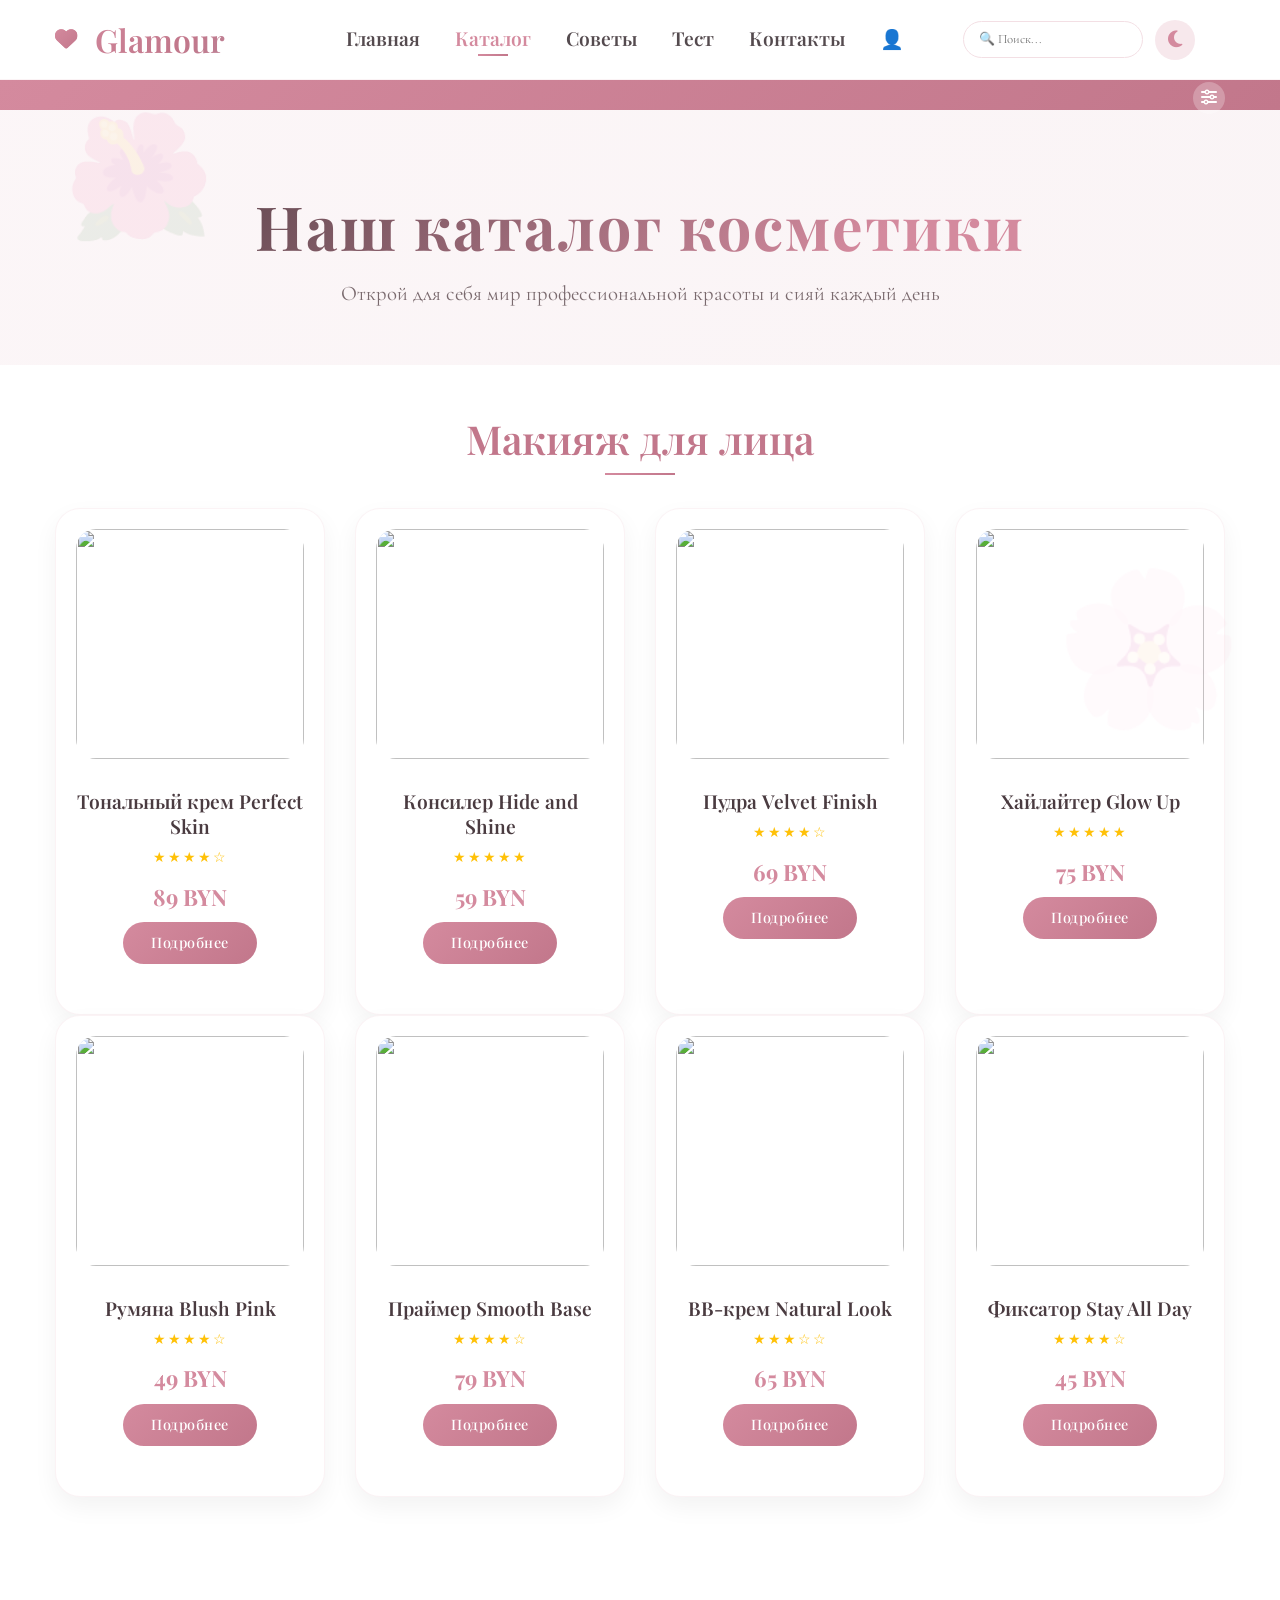
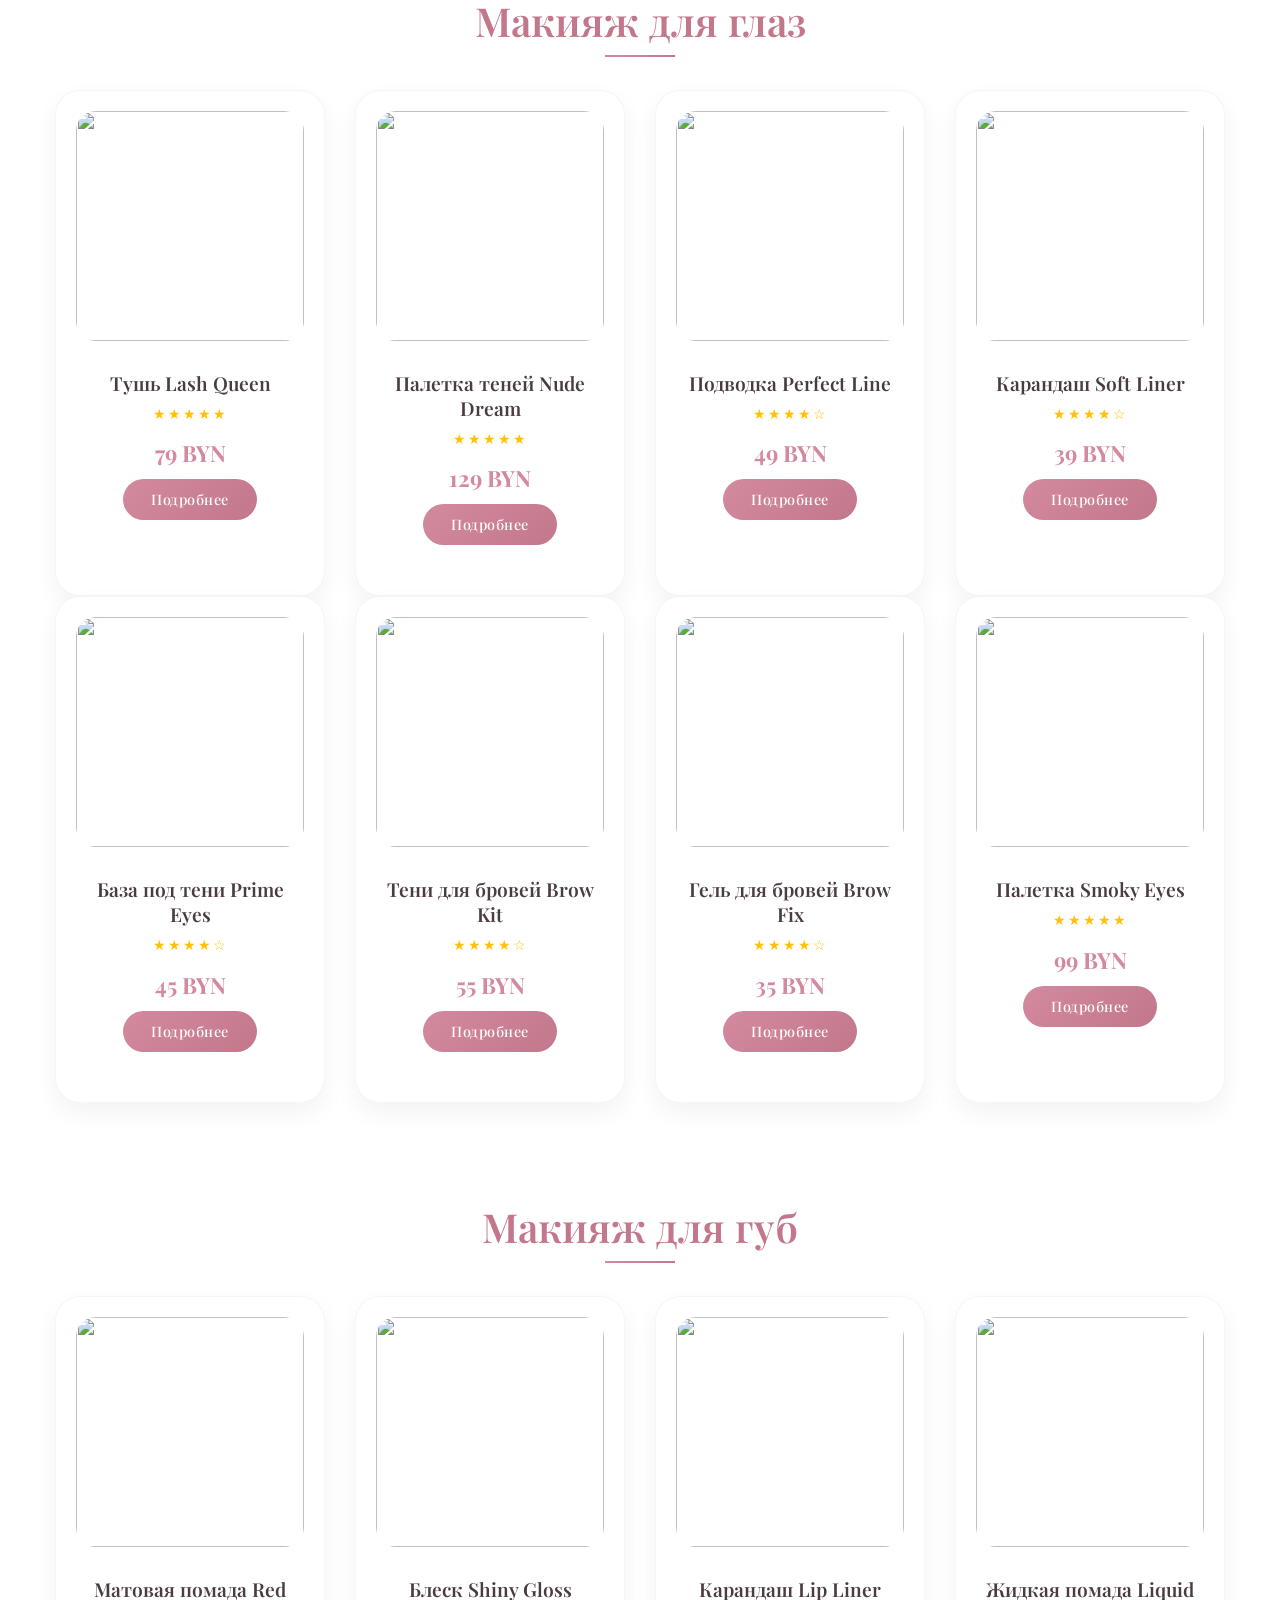
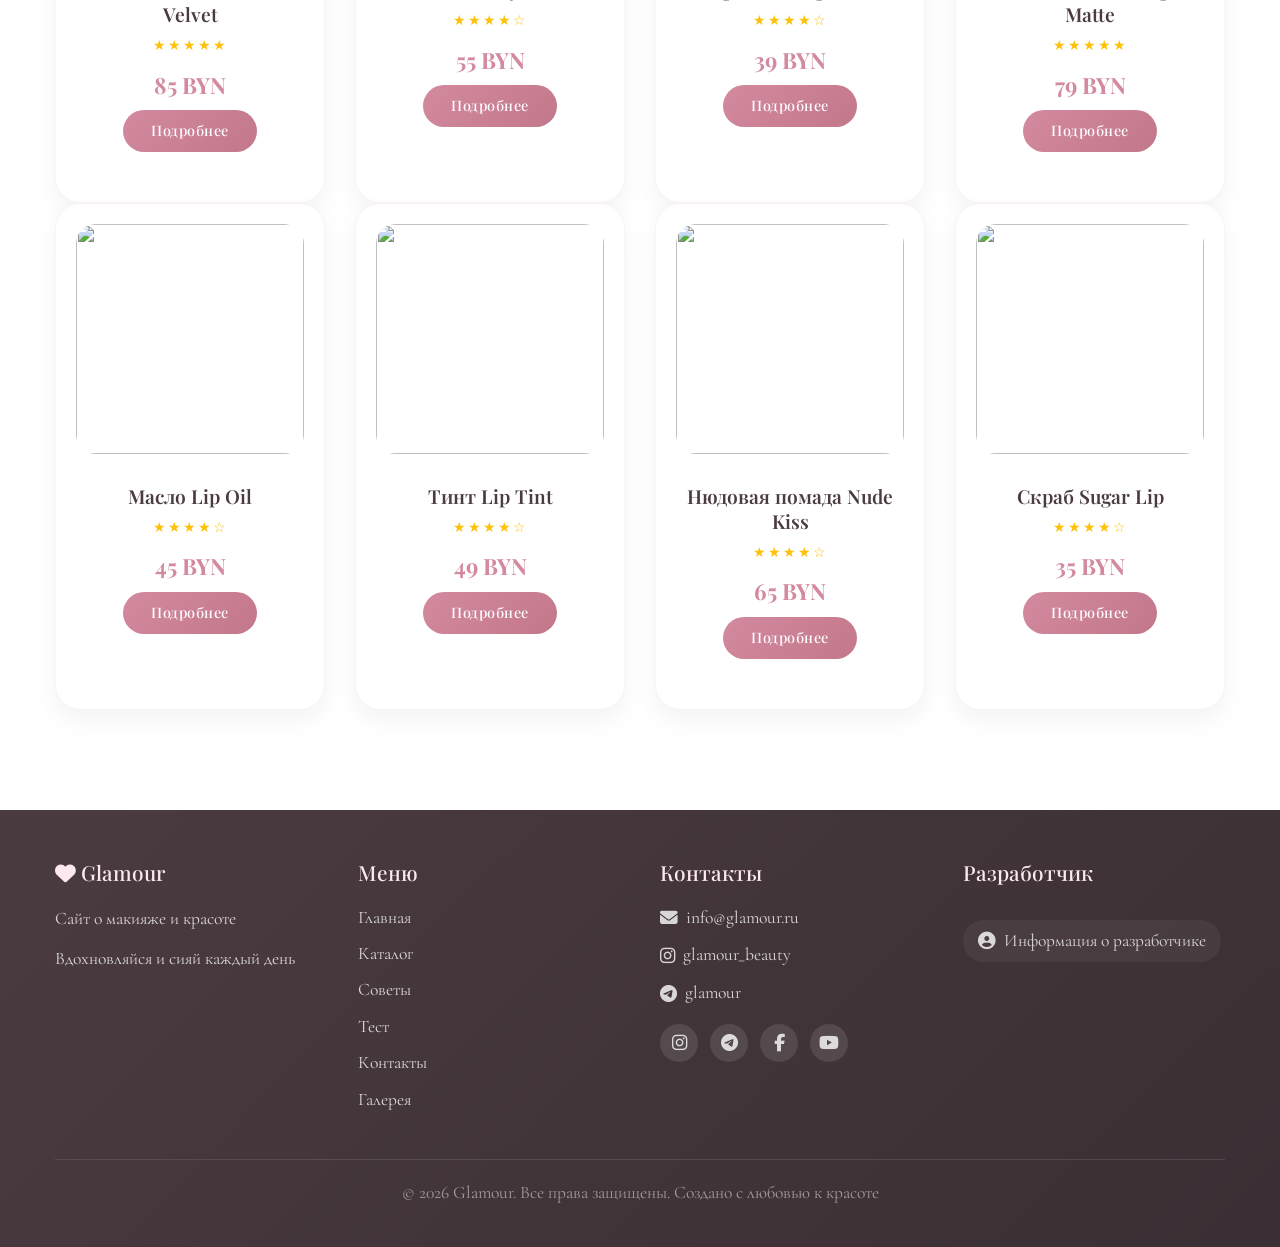
==== commit 8b63556b: "Update catalog.html" ====
--- a/catalog.html
+++ b/catalog.html
@@ -366,16 +366,23 @@
                             <li><a href="tips.html">Советы</a></li>
                             <li><a href="test.html">Тест</a></li>
                             <li><a href="contacts.html">Контакты</a></li>
+<li><a href="register.html">👤</a></li>
                         </ul>
                     </nav>
                 </div>
                 <div class="col-md-3">
-                    <div class="header-actions justify-content-end">
-                        <button class="theme-toggle" onclick="toggleTheme()">
-                            <i class="fas fa-moon"></i>
-                        </button>
-                    </div>
-                </div>
+    <div class="header-actions justify-content-end" style="display: flex; align-items: center; gap: 12px;">
+        <!-- ПОИСК -->
+        <div class="header-search">
+            <input type="text" id="globalSearchInput" placeholder="🔍 Поиск..." autocomplete="off">
+            <div id="globalSearchResults" class="search-dropdown"></div>
+        </div>
+        <!-- КНОПКА ТЕМЫ -->
+        <button class="theme-toggle" onclick="toggleTheme()">
+            <i class="fas fa-moon"></i>
+        </button>
+    </div>
+</div>
             </div>
         </div>
     </header>
@@ -791,5 +798,125 @@
             bindImageClickEvents();
         });
     </script>
+<script>
+    // ===== ПОДСВЕТКА АКТИВНОГО ПУНКТА МЕНЮ =====
+    // Получаем имя текущей страницы из URL
+    let currentPage = window.location.pathname.split('/').pop();
+    
+    // Если страница не определена (например, просто /), считаем что это make.html
+    if (currentPage === '' || currentPage === '/') {
+        currentPage = 'make.html';
+    }
+    
+    // Находим все ссылки в меню
+    const menuLinks = document.querySelectorAll('.nav-menu a');
+    
+    // Перебираем ссылки и сравниваем с текущей страницей
+    menuLinks.forEach(link => {
+        const href = link.getAttribute('href');
+        if (href === currentPage) {
+            link.classList.add('active');
+        }
+    });
+</script>
+<script>
+    // ===== ГЛОБАЛЬНЫЙ ПОИСК =====
+    const searchInput = document.getElementById('globalSearchInput');
+    const searchResults = document.getElementById('globalSearchResults');
+    
+    // Данные для поиска
+    const searchData = [
+        { title: "Тональный крем Perfect Skin", category: "Каталог → Лицо", url: "catalog.html#face" },
+        { title: "Консилер Hide and Shine", category: "Каталог → Лицо", url: "catalog.html#face" },
+        { title: "Пудра Velvet Finish", category: "Каталог → Лицо", url: "catalog.html#face" },
+        { title: "Хайлайтер Glow Up", category: "Каталог → Лицо", url: "catalog.html#face" },
+        { title: "Румяна Blush Pink", category: "Каталог → Лицо", url: "catalog.html#face" },
+        { title: "Праймер Smooth Base", category: "Каталог → Лицо", url: "catalog.html#face" },
+        { title: "BB-крем Natural Look", category: "Каталог → Лицо", url: "catalog.html#face" },
+        { title: "Фиксатор Stay All Day", category: "Каталог → Лицо", url: "catalog.html#face" },
+        { title: "Тушь Lash Queen", category: "Каталог → Глаза", url: "catalog.html#eyes" },
+        { title: "Палетка теней Nude Dream", category: "Каталог → Глаза", url: "catalog.html#eyes" },
+        { title: "Подводка Perfect Line", category: "Каталог → Глаза", url: "catalog.html#eyes" },
+        { title: "Карандаш Soft Liner", category: "Каталог → Глаза", url: "catalog.html#eyes" },
+        { title: "База под тени Prime Eyes", category: "Каталог → Глаза", url: "catalog.html#eyes" },
+        { title: "Палетка Smoky Eyes", category: "Каталог → Глаза", url: "catalog.html#eyes" },
+        { title: "Матовая помада Red Velvet", category: "Каталог → Губы", url: "catalog.html#lips" },
+        { title: "Блеск Shiny Gloss", category: "Каталог → Губы", url: "catalog.html#lips" },
+        { title: "Карандаш Lip Liner", category: "Каталог → Губы", url: "catalog.html#lips" },
+        { title: "Жидкая помада Liquid Matte", category: "Каталог → Губы", url: "catalog.html#lips" },
+        { title: "Масло Lip Oil", category: "Каталог → Губы", url: "catalog.html#lips" },
+        { title: "Тинт Lip Tint", category: "Каталог → Губы", url: "catalog.html#lips" },
+        { title: "Нюдовая помада Nude Kiss", category: "Каталог → Губы", url: "catalog.html#lips" },
+        { title: "Как нанести тональный крем", category: "Советы", url: "tips.html" },
+        { title: "Смоки-айс для начинающих", category: "Советы", url: "tips.html" },
+        { title: "Как выбрать помаду по цветотипу", category: "Советы", url: "tips.html" },
+        { title: "Дневной макияж за 5 минут", category: "Советы", url: "tips.html" },
+        { title: "Уход за кожей перед макияжем", category: "Советы", url: "tips.html" },
+        { title: "Контуринг и скульптурирование", category: "Советы", url: "tips.html" },
+        { title: "Тест: Подбери помаду", category: "Тесты", url: "test.html" },
+        { title: "Тест: Макияж глаз", category: "Тесты", url: "test.html" },
+        { title: "Тест: Тип кожи", category: "Тесты", url: "test.html" }
+    ];
+    
+    function highlightText(text, query) {
+        if (!query) return text;
+        const regex = new RegExp(`(${query.replace(/[.*+?^${}()|[\]\\]/g, '\\$&')})`, 'gi');
+        return text.replace(regex, '<span class="highlight">$1</span>');
+    }
+    
+    function performGlobalSearch() {
+        const query = searchInput.value.trim();
+        
+        if (query === '') {
+            searchResults.classList.remove('show');
+            return;
+        }
+        
+        const filtered = searchData.filter(item => 
+            item.title.toLowerCase().includes(query.toLowerCase())
+        );
+        
+        if (filtered.length === 0) {
+            searchResults.innerHTML = `<div class="no-results">😔 Ничего не найдено по запросу «${query}»</div>`;
+            searchResults.classList.add('show');
+            return;
+        }
+        
+        searchResults.innerHTML = filtered.map(item => `
+            <div class="search-dropdown-item" onclick="window.location.href='${item.url}'">
+                <a href="${item.url}">
+                    <div class="item-title">${highlightText(item.title, query)}</div>
+                    <div class="item-category">${item.category}</div>
+                </a>
+            </div>
+        `).join('');
+        
+        searchResults.classList.add('show');
+    }
+    
+    if (searchInput) {
+        searchInput.addEventListener('input', performGlobalSearch);
+        
+        // Закрыть результаты при клике вне
+        document.addEventListener('click', function(e) {
+            if (searchInput && searchResults) {
+                if (!searchInput.contains(e.target) && !searchResults.contains(e.target)) {
+                    searchResults.classList.remove('show');
+                }
+            }
+        });
+        
+        // Поиск при нажатии Enter
+        searchInput.addEventListener('keypress', function(e) {
+            if (e.key === 'Enter') {
+                const query = searchInput.value.trim();
+                if (query) {
+                    window.location.href = `search.html?q=${encodeURIComponent(query)}`;
+                }
+            }
+        });
+    }
+</script>
+
 </body>
-</html>+</html>
--- a/style.css
+++ b/style.css
@@ -65,26 +65,12 @@
     width: 100%;
 }
 
-/* Левая часть: логотип + кнопка темы */
-.header-left {
-    display: flex;
-    align-items: center;
-    gap: 15px;
-    flex-shrink: 0;
-}
-
-/* Правая часть для баланса */
-.header-right {
-    width: 60px;
-    flex-shrink: 0;
-}
-
 /* Логотип */
 .logo {
     font-family: 'Playfair Display', serif;
     font-size: 2rem;
     font-weight: 600;
-    background: linear-gradient(135deg, #d48a9e 0%, #c2778b 50%, #b595a8 100%);
+    background: linear-gradient(135deg, #d48a9e, #c2778b, #b595a8);
     -webkit-background-clip: text;
     -webkit-text-fill-color: transparent;
     text-decoration: none;
@@ -94,7 +80,8 @@
 }
 
 .logo i {
-    font-size: 1.6rem;
+    font-size: 1.4rem;
+    margin-right: 8px;
     background: linear-gradient(135deg, #d48a9e, #c2778b);
     -webkit-background-clip: text;
     -webkit-text-fill-color: transparent;
@@ -153,6 +140,11 @@
     color: #d48a9e;
 }
 
+/* Подсветка активного пункта меню */
+.nav-menu a.active {
+    position: relative;
+}
+
 .nav-menu a.active::after {
     content: '';
     position: absolute;
@@ -165,7 +157,7 @@
 
 /* ===== ФУТЕР ===== */
 .footer {
-    background: linear-gradient(135deg, #4a3b40 0%, #3a2f34 100%);
+    background: linear-gradient(135deg, #4a3b40, #3a2f34);
     color: white;
     padding: 50px 0 25px;
     margin-top: 50px;
@@ -276,25 +268,35 @@
     color: #ddd;
 }
 
-body.dark-theme .nav-menu a:hover,
-body.dark-theme .nav-menu a.active {
-    color: #d48a9e;
-}
-
 body.dark-theme .footer {
-    background: linear-gradient(135deg, #1a1a2e 0%, #0f0f1a 100%);
+    background: linear-gradient(135deg, #1a1a2e, #0f0f1a);
+}
+
+body.dark-theme .search-dropdown {
+    background: #1e1e2e;
+    border-color: #3a2f34;
+}
+
+body.dark-theme .search-dropdown-item {
+    border-color: #3a2f34;
+}
+
+body.dark-theme .search-dropdown-item:hover {
+    background: #2a2a3e;
+}
+
+body.dark-theme .search-dropdown-item .item-title {
+    color: #ddd;
+}
+
+body.dark-theme .marquee-panel {
+    background: #1e1e2e;
 }
 
 /* ===== АНИМАЦИИ ===== */
 @keyframes fadeInUp {
-    from {
-        opacity: 0;
-        transform: translateY(30px);
-    }
-    to {
-        opacity: 1;
-        transform: translateY(0);
-    }
+    from { opacity: 0; transform: translateY(30px); }
+    to { opacity: 1; transform: translateY(0); }
 }
 
 /* ===== РЕЗИНОВАЯ ВЁРСТКА ===== */
@@ -318,25 +320,10 @@
     font-size: 16px;
 }
 
-/* Резиновые шрифты */
-h1 {
-    font-size: clamp(1.8rem, 5vw, 3.5rem);
-}
-h2 {
-    font-size: clamp(1.5rem, 4vw, 2.8rem);
-}
-h3 {
-    font-size: clamp(1.2rem, 3vw, 2rem);
-}
-p, li, a {
-    font-size: clamp(0.9rem, 2vw, 1.1rem);
-}
-
-/* Резиновые карточки */
-.product-card {
-    width: 100%;
-    max-width: 100%;
-}
+h1 { font-size: clamp(1.8rem, 5vw, 3.5rem); }
+h2 { font-size: clamp(1.5rem, 4vw, 2.8rem); }
+h3 { font-size: clamp(1.2rem, 3vw, 2rem); }
+p, li, a { font-size: clamp(0.9rem, 2vw, 1.1rem); }
 
 .product-img {
     width: 100%;
@@ -368,7 +355,6 @@
     border-radius: 20px;
 }
 
-/* Резиновая форма */
 .newsletter-form {
     width: 90%;
     max-width: 550px;
@@ -387,437 +373,118 @@
     min-width: 120px;
 }
 
-/* ===== МЕДИАЗАПРОСЫ ДЛЯ ВСЕХ УСТРОЙСТВ ===== */
-
-/* ПЛАНШЕТЫ (768px - 991px) */
+/* ===== МЕДИАЗАПРОСЫ ===== */
 @media (min-width: 768px) and (max-width: 991px) {
-    .nav-menu {
-        gap: 20px;
-    }
-    .nav-menu a {
-        font-size: 1rem;
-    }
-    .hero h1 {
-        font-size: 2.5rem;
-    }
-    .catalog-hero h1 {
-        font-size: 2rem;
-    }
-    .category-img {
-        width: 180px;
-        height: 180px;
-    }
-    .product-img {
-        height: 180px;
-    }
-    .contacts-container {
-        margin: 30px 20px;
-        padding: 30px;
-    }
-}
-
-/* ТЕЛЕФОНЫ (до 767px) - МЕНЮ ВИДНО И АДАПТИРОВАНО */
+    .nav-menu { gap: 20px; }
+    .nav-menu a { font-size: 1rem; }
+    .hero h1 { font-size: 2.5rem; }
+    .category-img { width: 180px; height: 180px; }
+}
+
 @media (max-width: 767px) {
-    /* Хедер становится выше */
-    .header {
-        height: auto;
-        min-height: 100px;
-        padding: 15px;
-    }
-    
-    .header .row {
-        flex-direction: column;
-        gap: 15px;
-    }
-    
-    .header-left {
-        justify-content: center;
-    }
-    
-    /* Меню - в одну или две строки, но видимое */
-    .nav-menu {
-        flex-wrap: wrap;
-        justify-content: center;
-        gap: 15px 20px;
-    }
-    
-    .nav-menu a {
-        font-size: 1rem;
-        white-space: nowrap;
-        padding: 5px 0;
-    }
-    
-    .nav-menu a.active::after {
-        bottom: -4px;
-    }
-    
-    /* Скрываем декорации */
-    .decoration {
-        display: none;
-    }
-    
-    /* Заголовки */
-    .hero h1 {
-        font-size: 2rem;
-    }
-    .hero p {
-        font-size: 1rem;
-    }
-    .section-title {
-        font-size: 1.8rem;
-    }
-    .catalog-hero h1 {
-        font-size: 1.8rem;
-    }
-    .tips-hero h1 {
-        font-size: 1.8rem;
-    }
-    .contacts-hero h1 {
-        font-size: 1.8rem;
-    }
-    
-    /* Кнопки */
-    .btn-custom {
-        padding: 12px 25px;
-        font-size: 0.9rem;
-    }
-    .btn-detail {
-        padding: 8px 20px;
-        font-size: 0.8rem;
-    }
-    
-    /* Карточки категорий */
-    .category-img {
-        width: 150px;
-        height: 150px;
-    }
-    .category-card h3 {
-        font-size: 1.3rem;
-    }
-    
-    /* Карточки товаров */
-    .product-img {
-        height: 150px;
-    }
-    .product-title {
-        font-size: 1rem;
-    }
-    .product-price {
-        font-size: 1.1rem;
-    }
-    
-    /* Формы */
-    .newsletter-form {
-        flex-direction: column;
-        align-items: center;
-    }
-    .newsletter-form input,
-    .newsletter-form button {
-        width: 100%;
-        max-width: 300px;
-    }
-    
-    /* Футер */
-    .footer-content {
-        grid-template-columns: 1fr;
-        text-align: center;
-        gap: 25px;
-    }
-    .social-icons {
-        justify-content: center;
-    }
-    
-    /* Контакты */
-    .contacts-container {
-        padding: 20px;
-        margin: 20px;
-    }
-    .contact-info {
-        margin-bottom: 20px;
-    }
-    
-    /* Тесты */
-    .test-container {
-        padding: 20px;
-        margin: 20px;
-    }
-    .test-title {
-        font-size: 1.5rem;
-    }
-    .question-card {
-        padding: 15px;
-    }
-    .option {
-        padding: 5px 15px;
-    }
-}
-
-/* МАЛЕНЬКИЕ ТЕЛЕФОНЫ (до 575px) */
+    .header { height: auto; min-height: 100px; padding: 15px; }
+    .header .row { flex-direction: column; gap: 15px; }
+    .nav-menu { flex-wrap: wrap; justify-content: center; gap: 15px 20px; }
+    .nav-menu a { font-size: 1rem; }
+    .decoration { display: none; }
+    .hero h1 { font-size: 2rem; }
+    .section-title { font-size: 1.8rem; }
+    .footer-content { grid-template-columns: 1fr; text-align: center; }
+    .social-icons { justify-content: center; }
+}
+
 @media (max-width: 575px) {
-    /* Меню ещё компактнее */
-    .nav-menu {
-        gap: 10px 15px;
-    }
-    .nav-menu a {
-        font-size: 0.85rem;
-    }
-    
-    /* Заголовки */
-    .hero h1 {
-        font-size: 1.5rem;
-    }
-    .hero p {
-        font-size: 0.9rem;
-    }
-    .slogan {
-        font-size: 0.9rem;
-    }
-    .section-title {
-        font-size: 1.5rem;
-    }
-    .catalog-hero h1 {
-        font-size: 1.5rem;
-    }
-    .catalog-hero p {
-        font-size: 0.9rem;
-    }
-    .tips-hero h1 {
-        font-size: 1.5rem;
-    }
-    .contacts-hero h1 {
-        font-size: 1.5rem;
-    }
-    .test-title {
-        font-size: 1.3rem;
-    }
-    
-    /* Кнопки */
-    .btn-custom {
-        padding: 10px 20px;
-        font-size: 0.8rem;
-        margin: 8px;
-    }
-    .btn-detail {
-        padding: 6px 15px;
-        font-size: 0.7rem;
-    }
-    .btn-test, .btn-reset {
-        padding: 10px 20px;
-        font-size: 0.8rem;
-    }
-    
-    /* Кнопка темы */
-    .theme-toggle {
-        width: 35px;
-        height: 35px;
-        font-size: 1rem;
-    }
-    
-    /* Логотип */
-    .logo {
-        font-size: 1.5rem;
-    }
-    .logo i {
-        font-size: 1.3rem;
-    }
-    
-    /* Карточки категорий */
-    .category-card {
-        padding: 20px 15px;
-    }
-    .category-img {
-        width: 100px;
-        height: 100px;
-    }
-    .category-card h3 {
-        font-size: 1.1rem;
-    }
-    .category-card p {
-        font-size: 0.85rem;
-    }
-    
-    /* Карточки товаров */
-    .product-img {
-        height: 120px;
-    }
-    .product-title {
-        font-size: 0.85rem;
-    }
-    .product-price {
-        font-size: 0.9rem;
-    }
-    .rating {
-        font-size: 0.7rem;
-    }
-    
-    /* Карточки советов */
-    .tip-img {
-        height: 180px;
-    }
-    .tip-content {
-        padding: 15px;
-    }
-    .tip-content h3 {
-        font-size: 1.2rem;
-    }
-    .tip-preview {
-        font-size: 0.85rem;
-    }
-    .tag {
-        font-size: 0.7rem;
-        padding: 4px 12px;
-    }
-    
-    /* Формы */
-    .newsletter-form {
-        gap: 10px;
-    }
-    .newsletter-form input,
-    .newsletter-form button {
-        padding: 12px 20px;
-    }
-    .newsletter h2 {
-        font-size: 1.5rem;
-    }
-    .newsletter p {
-        font-size: 0.9rem;
-    }
-    
-    /* Контакты */
-    .contacts-container {
-        padding: 15px;
-        margin: 15px;
-    }
-    .contact-info {
-        padding: 20px;
-    }
-    .contact-info h3 {
-        font-size: 1.1rem;
-    }
-    .contact-info p {
-        font-size: 0.85rem;
-    }
-    .form-control {
-        padding: 10px 15px;
-        font-size: 0.85rem;
-    }
-    .btn-send {
-        padding: 10px 20px;
-        font-size: 0.85rem;
-    }
-    
-    /* Модальное окно */
-    .modal-content {
-        padding: 15px;
-        width: 95%;
-    }
-    .modal-header h3 {
-        font-size: 1.1rem;
-    }
-    .info-section h4 {
-        font-size: 1rem;
-    }
-    .info-section p, .benefits-list li {
-        font-size: 0.85rem;
-    }
-    .price-tag {
-        font-size: 1.1rem;
-        padding: 6px 20px;
-    }
-    
-    /* Результат теста */
-    .result-img {
-        width: 100px;
-        height: 100px;
-    }
-    .result-text p {
-        font-size: 0.85rem;
-    }
-    .result-price {
-        font-size: 1rem;
-    }
-    
-    /* Вкладки теста */
-    .tab-btn {
-        padding: 8px 15px;
-        font-size: 0.8rem;
-    }
-}
-
-/* БОЛЬШИЕ ЭКРАНЫ (от 1400px) */
+    .nav-menu a { font-size: 0.85rem; }
+    .hero h1 { font-size: 1.5rem; }
+    .logo { font-size: 1.5rem; }
+    .category-img { width: 100px; height: 100px; }
+    .product-img { height: 120px; }
+    .tip-img { height: 180px; }
+    .header-search { display: none; }
+}
+
 @media (min-width: 1400px) {
-    .container {
-        max-width: 1320px;
-    }
-    .nav-menu {
-        gap: 45px;
-    }
-    .nav-menu a {
-        font-size: 1.3rem;
-    }
-    .hero h1 {
-        font-size: 4rem;
-    }
-    .category-img {
-        width: 280px;
-        height: 280px;
-    }
-}
-
-/* ===== ЭФФЕКТ ГРАНИЦ ПРИ НАВЕДЕНИИ НА КАРТИНКУ ===== */
-.hover-border-effect {
-    position: relative;
-    display: inline-block;
+    .container { max-width: 1320px; }
+    .nav-menu { gap: 45px; }
+    .hero h1 { font-size: 4rem; }
+    .category-img { width: 280px; height: 280px; }
+}
+
+/* ===== ЭФФЕКТ ПРИ НАВЕДЕНИИ ===== */
+.product-img, .category-img, .tip-img, .hero-image img, .result-img, .modal-img {
+    transition: transform 0.3s;
+}
+
+.product-img:hover, .category-img:hover, .tip-img:hover, .hero-image img:hover {
+    transform: scale(1.02);
+}
+
+/* ===== ГРАДИЕНТЫ ===== */
+.product-card {
+    background: linear-gradient(145deg, #ffffff, #fef8fa);
+    border-radius: 25px;
+    padding: 20px;
+    text-align: center;
+    transition: all 0.4s;
+    margin-bottom: 30px;
+    box-shadow: 0 10px 25px rgba(0, 0, 0, 0.05);
+    border: 1px solid rgba(212, 138, 158, 0.1);
+    height: 100%;
+}
+
+.newsletter {
+    background: linear-gradient(135deg, #d48a9e, #c2778b, #b595a8);
+    text-align: center;
+    padding: 100px 0;
+}
+
+.btn-custom, .btn-detail, .btn-test, .btn-send, .btn-read-more {
+    background: linear-gradient(135deg, #d48a9e, #c2778b);
+    transition: all 0.3s;
+}
+
+.btn-custom:hover, .btn-detail:hover, .btn-test:hover, .btn-send:hover {
+    background: linear-gradient(135deg, #c2778b, #b595a8);
+    transform: translateY(-3px);
+}
+
+.section-title, .catalog-hero h1, .tips-hero h1, .test-title {
+    background: linear-gradient(135deg, #4a3b40, #d48a9e, #c2778b);
+    -webkit-background-clip: text;
+    -webkit-text-fill-color: transparent;
+    background-clip: text;
+}
+
+.result-box {
+    background: linear-gradient(135deg, #d48a9e, #c2778b);
+    border-radius: 25px;
+    padding: 30px;
+    color: white;
+    margin-top: 35px;
+    display: none;
+}
+
+.tab-btn.active {
+    background: linear-gradient(135deg, #d48a9e, #c2778b);
+    color: white;
+    box-shadow: 0 5px 20px rgba(212, 138, 158, 0.3);
+}
+
+.tip-card {
+    background: linear-gradient(145deg, #ffffff, #fef8fa);
+    border-radius: 32px;
     overflow: hidden;
-}
-
-.hover-border-effect::before,
-.hover-border-effect::after {
-    content: '';
-    position: absolute;
-    left: 0;
-    right: 0;
-    height: 0;
-    background: linear-gradient(90deg, #d48a9e, #c2778b);
-    transition: height 0.3s ease-in-out;
-    z-index: 1;
-    pointer-events: none;
-}
-
-.hover-border-effect::before {
-    top: 0;
-}
-
-.hover-border-effect::after {
-    bottom: 0;
-}
-
-.hover-border-effect:hover::before,
-.hover-border-effect:hover::after {
-    height: 3px;
-}
-
-/* Для изображений в карточках товаров, категорий и советов */
-.product-img,
-.category-img,
-.tip-img,
-.hero-image img,
-.result-img,
-.modal-img {
-    position: relative;
-    transition: transform 0.3s;
-}
-
-.product-img:hover,
-.category-img:hover,
-.tip-img:hover,
-.hero-image img:hover,
-.result-img:hover,
-.modal-img:hover {
-    transform: scale(1.02);
-}
-
-/* ===== УЗКАЯ БЕГУЩАЯ СТРОКА С КНОПКОЙ УПРАВЛЕНИЯ ===== */
+    box-shadow: 0 15px 35px rgba(212, 138, 158, 0.12);
+    transition: all 0.3s;
+    margin-bottom: 40px;
+}
+
+.tip-card:hover {
+    background: linear-gradient(145deg, #fff5f7, #ffeef2);
+    transform: translateY(-5px);
+}
+
+/* ===== БЕГУЩАЯ СТРОКА ===== */
 .marquee {
     background: linear-gradient(135deg, #d48a9e, #c2778b);
     padding: 6px 0;
@@ -837,28 +504,18 @@
     color: white;
     letter-spacing: 0.5px;
     padding-left: 100%;
-    animation: marqueeScroll 15s linear infinite;
-}
-
-.marquee-text span {
-    margin: 0 35px;
-}
-
-.marquee-text i {
-    margin: 0 6px;
-    font-size: 0.7rem;
-}
+    animation: marqueeScroll 45s linear infinite;
+}
+
+.marquee-text span { margin: 0 35px; }
 
 @keyframes marqueeScroll {
     0% { transform: translateX(0); }
     100% { transform: translateX(-100%); }
 }
 
-.marquee-box:hover .marquee-text {
-    animation-play-state: paused;
-}
-
-/* Кнопка управления (иконка справа) */
+.marquee-box:hover .marquee-text { animation-play-state: paused; }
+
 .marquee-control-btn {
     position: absolute;
     right: 15px;
@@ -871,144 +528,376 @@
     height: 32px;
     border-radius: 50%;
     cursor: pointer;
-    font-size: 0.9rem;
-    display: flex;
-    align-items: center;
-    justify-content: center;
-    transition: all 0.3s;
-    z-index: 10;
-}
-
-.marquee-control-btn:hover {
-    background: rgba(255, 255, 255, 0.45);
-    transform: translateY(-50%) scale(1.05);
-}
-
-/* Панель управления (скрыта по умолчанию) */
+}
+
 .marquee-panel {
     position: absolute;
     right: 15px;
     top: 45px;
     background: white;
     border-radius: 12px;
-    padding: 12px 15px;
+    padding: 12px;
     width: 210px;
     box-shadow: 0 5px 20px rgba(0,0,0,0.2);
     display: none;
     z-index: 20;
-    border: 1px solid #d48a9e;
-}
-
-.marquee-panel.open {
-    display: block;
-}
-
-.marquee-panel h4 {
-    font-size: 0.85rem;
-    color: #c2778b;
-    margin-bottom: 10px;
+}
+
+.marquee-panel.open { display: block; }
+
+@media (max-width: 700px) {
+    .marquee-text span { margin: 0 20px; font-size: 0.75rem; }
+    .marquee-panel { width: 190px; right: 5px; top: 40px; }
+}
+
+/* ===== ЭСТЕТИЧНЫЙ ДЕКОР ДЛЯ HERO ===== */
+.hero-ornament {
+    display: flex;
+    justify-content: center;
+    gap: 12px;
+    margin-bottom: 25px;
+}
+
+.hero-ornament span {
+    width: 40px;
+    height: 2px;
+    background: linear-gradient(90deg, #d48a9e, #c2778b, #d48a9e);
+    border-radius: 2px;
+    animation: ornamentPulse 2s ease-in-out infinite;
+}
+
+.hero-ornament span:nth-child(1) { animation-delay: 0s; }
+.hero-ornament span:nth-child(2) { width: 60px; animation-delay: 0.3s; }
+.hero-ornament span:nth-child(3) { animation-delay: 0.6s; }
+
+@keyframes ornamentPulse {
+    0%, 100% { opacity: 0.4; transform: scaleX(1); }
+    50% { opacity: 1; transform: scaleX(1.1); }
+}
+
+.hero h1 {
+    font-family: 'Playfair Display', serif;
+    font-size: 4rem;
+    background: linear-gradient(135deg, #4a3b40 0%, #d48a9e 50%, #c2778b 100%);
+    -webkit-background-clip: text;
+    -webkit-text-fill-color: transparent;
+    margin-bottom: 25px;
+    font-weight: 600;
+    letter-spacing: 2px;
+    animation: fadeInUp 1s ease-out 0.3s forwards;
+    opacity: 0;
+}
+
+.btn-primary-custom, .btn-secondary-custom {
+    padding: 18px 45px;
+    margin: 15px;
+    border-radius: 40px;
+    text-decoration: none;
+    font-weight: 500;
+    transition: all 0.4s;
+    display: inline-block;
+    font-family: 'Playfair Display', serif;
+    font-size: 1rem;
+    letter-spacing: 1px;
+}
+
+.slogan {
+    font-family: 'Playfair Display', serif;
+    font-size: 1.1rem;
+    color: #b595a8;
+    margin-bottom: 15px;
+    font-style: italic;
+    letter-spacing: 2px;
     text-align: center;
+}
+
+/* ===== ПОИСК В ХЕДЕРЕ ===== */
+.header-search {
+    position: relative;
+}
+
+.header-search input {
+    padding: 8px 15px;
+    border: 1px solid #f3dfe4;
+    border-radius: 30px;
+    font-size: 0.8rem;
+    width: 180px;
+    transition: all 0.3s;
+    background: white;
+    font-family: 'Cormorant Garamond', serif;
+    outline: none;
+}
+
+.header-search input:focus {
+    width: 220px;
+    border-color: #d48a9e;
+    box-shadow: 0 0 0 2px rgba(212, 138, 158, 0.1);
+}
+
+.search-dropdown {
+    position: absolute;
+    top: 100%;
+    right: 0;
+    width: 280px;
+    background: white;
+    border-radius: 16px;
+    box-shadow: 0 10px 30px rgba(0,0,0,0.15);
+    max-height: 350px;
+    overflow-y: auto;
+    display: none;
+    z-index: 1000;
+    margin-top: 8px;
+    border: 1px solid #f3dfe4;
+}
+
+.search-dropdown.show { display: block; }
+
+.search-dropdown-item {
+    padding: 12px 16px;
+    border-bottom: 1px solid #f3dfe4;
+    cursor: pointer;
+    transition: background 0.2s;
+}
+
+.search-dropdown-item:hover { background: #fef5f0; }
+
+.search-dropdown-item .item-title {
     font-weight: 600;
     font-family: 'Playfair Display', serif;
-}
-
-.marquee-panel-group {
-    margin-bottom: 10px;
-}
-
-.marquee-panel-group label {
-    font-size: 0.7rem;
-    color: #7a6a6e;
-    display: block;
-    margin-bottom: 5px;
-    font-weight: 600;
-}
-
-.marquee-panel-group button {
-    background: #fef5f0;
-    border: 1px solid #f3dfe4;
-    padding: 4px 12px;
-    border-radius: 20px;
-    cursor: pointer;
-    font-size: 0.7rem;
-    font-family: 'Playfair Display', serif;
-    margin-right: 5px;
-    margin-bottom: 3px;
-    transition: all 0.2s;
-}
-
-.marquee-panel-group button:hover {
-    background: #d48a9e;
-    color: white;
-}
-
-.marquee-panel-group button.active {
-    background: #d48a9e;
-    color: white;
-}
-
-.marquee-panel-group input {
-    width: 100%;
-    accent-color: #d48a9e;
-}
-
-.speed-value {
+    color: #4a3b40;
+    font-size: 0.85rem;
+}
+
+.search-dropdown-item .item-category {
     font-size: 0.7rem;
     color: #d48a9e;
-    margin-left: 5px;
-}
-
-#marqueePauseBtn {
+    margin-top: 4px;
+}
+
+.no-results {
+    padding: 15px;
+    text-align: center;
+    color: #7a6a6e;
+    font-size: 0.8rem;
+}
+
+@media (max-width: 768px) {
+    .header-search input { width: 120px; }
+    .header-search input:focus { width: 150px; }
+    .search-dropdown { width: 250px; right: -50px; }
+}
+
+/* ===== ПОДСВЕТКА РЕЗУЛЬТАТОВ ПОИСКА ===== */
+.highlight {
+    background: #fde8ed !important;
+    color: #c2778b !important;
+    border-radius: 4px;
+    padding: 0 4px;
+    font-weight: 600;
+}
+
+body.dark-theme .highlight {
+    background: #d48a9e !important;
+    color: white !important;
+}
+/* ===== УБИРАЕМ ОТСТУП ПОСЛЕ БЕГУЩЕЙ СТРОКИ ===== */
+.marquee {
+    margin-bottom: 0 !important;
+    padding-bottom: 0 !important;
+}
+
+.hero {
+    padding-top: 20px !important;
+    margin-top: 0 !important;
+}
+/* ===== ЭЛЕГАНТНЫЙ ФОН ДЛЯ HERO (БЕЗ КОДА) ===== */
+
+.hero {
+    position: relative;
+    background: linear-gradient(135deg, #fef5f0 0%, #fde8ed 100%);
+    text-align: center;
+    padding: 40px 0 60px;
+    overflow: hidden;
+}
+
+/* Лёгкий световой акцент */
+.hero::before {
+    content: '';
+    position: absolute;
+    top: 0;
+    left: 0;
     width: 100%;
-    background: #4a3b40;
-    color: white;
+    height: 100%;
+    background: radial-gradient(circle at 30% 40%, rgba(212, 138, 158, 0.1), transparent 70%);
+    pointer-events: none;
+}
+
+/* Контент поверх фона */
+.hero .container {
+    position: relative;
+    z-index: 2;
+}
+
+/* Убираем лишние отступы после бегущей строки */
+.marquee {
+    margin-bottom: 0 !important;
+    padding-bottom: 0 !important;
+}
+
+@media (max-width: 768px) {
+    .hero {
+        padding: 20px 0 40px;
+    }
+}
+/* ===== ДОПОЛНИТЕЛЬНЫЕ СТИЛИ ДЛЯ ДИНАМИЧЕСКОГО МЕНЮ ===== */
+
+/* Анимация для меню */
+.nav-menu {
+    transition: all 0.3s ease;
+}
+
+/* Стиль меню при скролле (прозрачное -> белое) */
+.header.scrolled {
+    background: rgba(255, 255, 255, 0.98);
+    box-shadow: 0 5px 20px rgba(0, 0, 0, 0.08);
+    transition: all 0.3s;
+}
+
+body.dark-theme .header.scrolled {
+    background: rgba(0, 0, 0, 0.95);
+    box-shadow: 0 5px 20px rgba(0, 0, 0, 0.3);
+}
+
+/* Активный пункт с подчеркиванием */
+.nav-menu a.active {
+    position: relative;
+    color: #d48a9e;
+}
+
+.nav-menu a.active::after {
+    content: '';
+    position: absolute;
+    bottom: -5px;
+    left: 50%;
+    transform: translateX(-50%);
+    width: 30px;
+    height: 2px;
+    background: linear-gradient(90deg, #d48a9e, #c2778b);
+    animation: underlineGlow 1s ease-out;
+}
+
+@keyframes underlineGlow {
+    0% { width: 0; opacity: 0; }
+    100% { width: 30px; opacity: 1; }
+}
+
+/* Выпадающее подменю */
+.dropdown-menu-sub {
+    display: none;
+    position: absolute;
+    background: white;
+    border-radius: 16px;
+    padding: 10px 0;
+    min-width: 200px;
+    box-shadow: 0 15px 35px rgba(0, 0, 0, 0.15);
+    border: 1px solid rgba(212, 138, 158, 0.2);
+    z-index: 1000;
+}
+
+.dropdown-menu-sub li {
+    display: block;
+}
+
+.dropdown-menu-sub a {
+    padding: 8px 20px;
+    display: block;
+    white-space: nowrap;
+}
+
+.dropdown-menu-sub a:hover {
+    background: linear-gradient(135deg, #fde8ed, #fef5f0);
+    transform: translateX(5px);
+}
+
+body.dark-theme .dropdown-menu-sub {
+    background: #1e1e2e;
+    border-color: #3a2f34;
+}
+
+body.dark-theme .dropdown-menu-sub a:hover {
+    background: #2a2a3e;
+}
+
+/* Пункты с dropdown */
+.nav-item.dropdown {
+    position: relative;
+}
+
+/* Хлебные крошки */
+.breadcrumbs {
+    padding: 10px 0;
+    font-size: 0.85rem;
+    color: #7a6a6e;
+    background: transparent;
+    margin-top: 10px;
+}
+
+.breadcrumbs a {
+    color: #d48a9e;
+    text-decoration: none;
+}
+
+.breadcrumbs a:hover {
+    text-decoration: underline;
+}
+
+/* Кнопка мобильного меню (бургер) */
+.mobile-menu-btn {
+    display: none;
+    background: none;
     border: none;
-    padding: 5px;
-    border-radius: 20px;
+    font-size: 1.5rem;
     cursor: pointer;
-    font-size: 0.7rem;
-    font-family: 'Playfair Display', serif;
-}
-
-#marqueePauseBtn:hover {
-    background: #3a2f34;
-}
-
-/* Тёмная тема для бегущей строки */
-body.dark-theme .marquee {
-    background: linear-gradient(135deg, #4a3b40, #3a2f34);
-}
-
-body.dark-theme .marquee-panel {
-    background: #1e1e2e;
-    border-color: #d48a9e;
-}
-
-body.dark-theme .marquee-panel-group label {
-    color: #aaa;
-}
-
-body.dark-theme .marquee-panel-group button {
-    background: #2a2a3e;
-    color: #ddd;
-    border-color: #3a2f34;
-}
-
-body.dark-theme .marquee-panel-group button:hover,
-body.dark-theme .marquee-panel-group button.active {
-    background: #d48a9e;
-    color: white;
-}
-
-/* Адаптив */
-@media (max-width: 700px) {
-    .marquee-text span {
-        margin: 0 20px;
-        font-size: 0.75rem;
+    color: #d48a9e;
+    position: absolute;
+    right: 20px;
+    top: 20px;
+    z-index: 1001;
+}
+
+@media (max-width: 767px) {
+    .mobile-menu-btn {
+        display: block;
     }
-    .marquee-panel {
-        width: 190px;
-        right: 5px;
-        top: 40px;
+    
+    .nav-menu {
+        display: none;
+        flex-direction: column;
+        width: 100%;
+        background: white;
+        border-radius: 20px;
+        padding: 20px;
+        margin-top: 15px;
+        box-shadow: 0 10px 30px rgba(0, 0, 0, 0.1);
     }
-}
+    
+    body.dark-theme .nav-menu {
+        background: #1e1e2e;
+    }
+    
+    .nav-menu.show {
+        display: flex;
+    }
+    
+    .nav-menu li {
+        margin: 5px 0;
+        text-align: center;
+    }
+    
+    .dropdown-menu-sub {
+        position: static;
+        box-shadow: none;
+        padding-left: 20px;
+        background: transparent;
+    }
+}
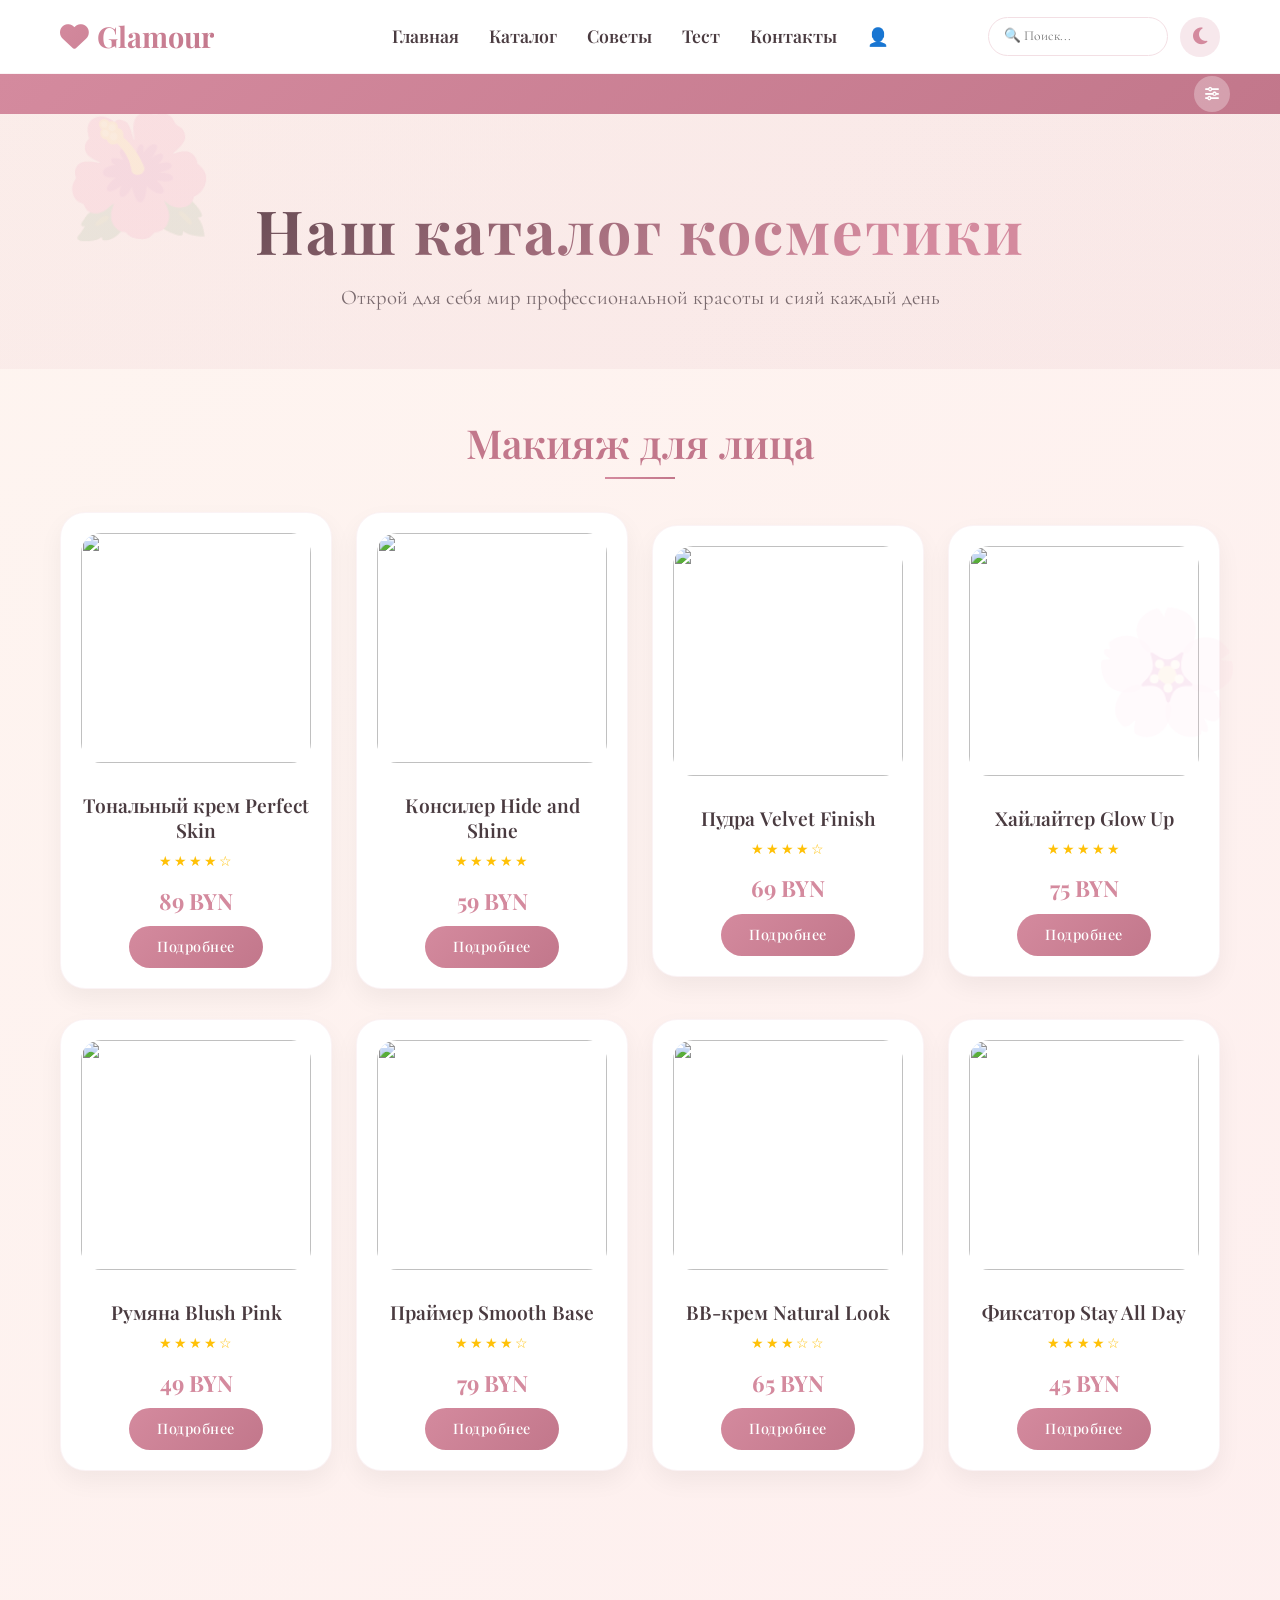
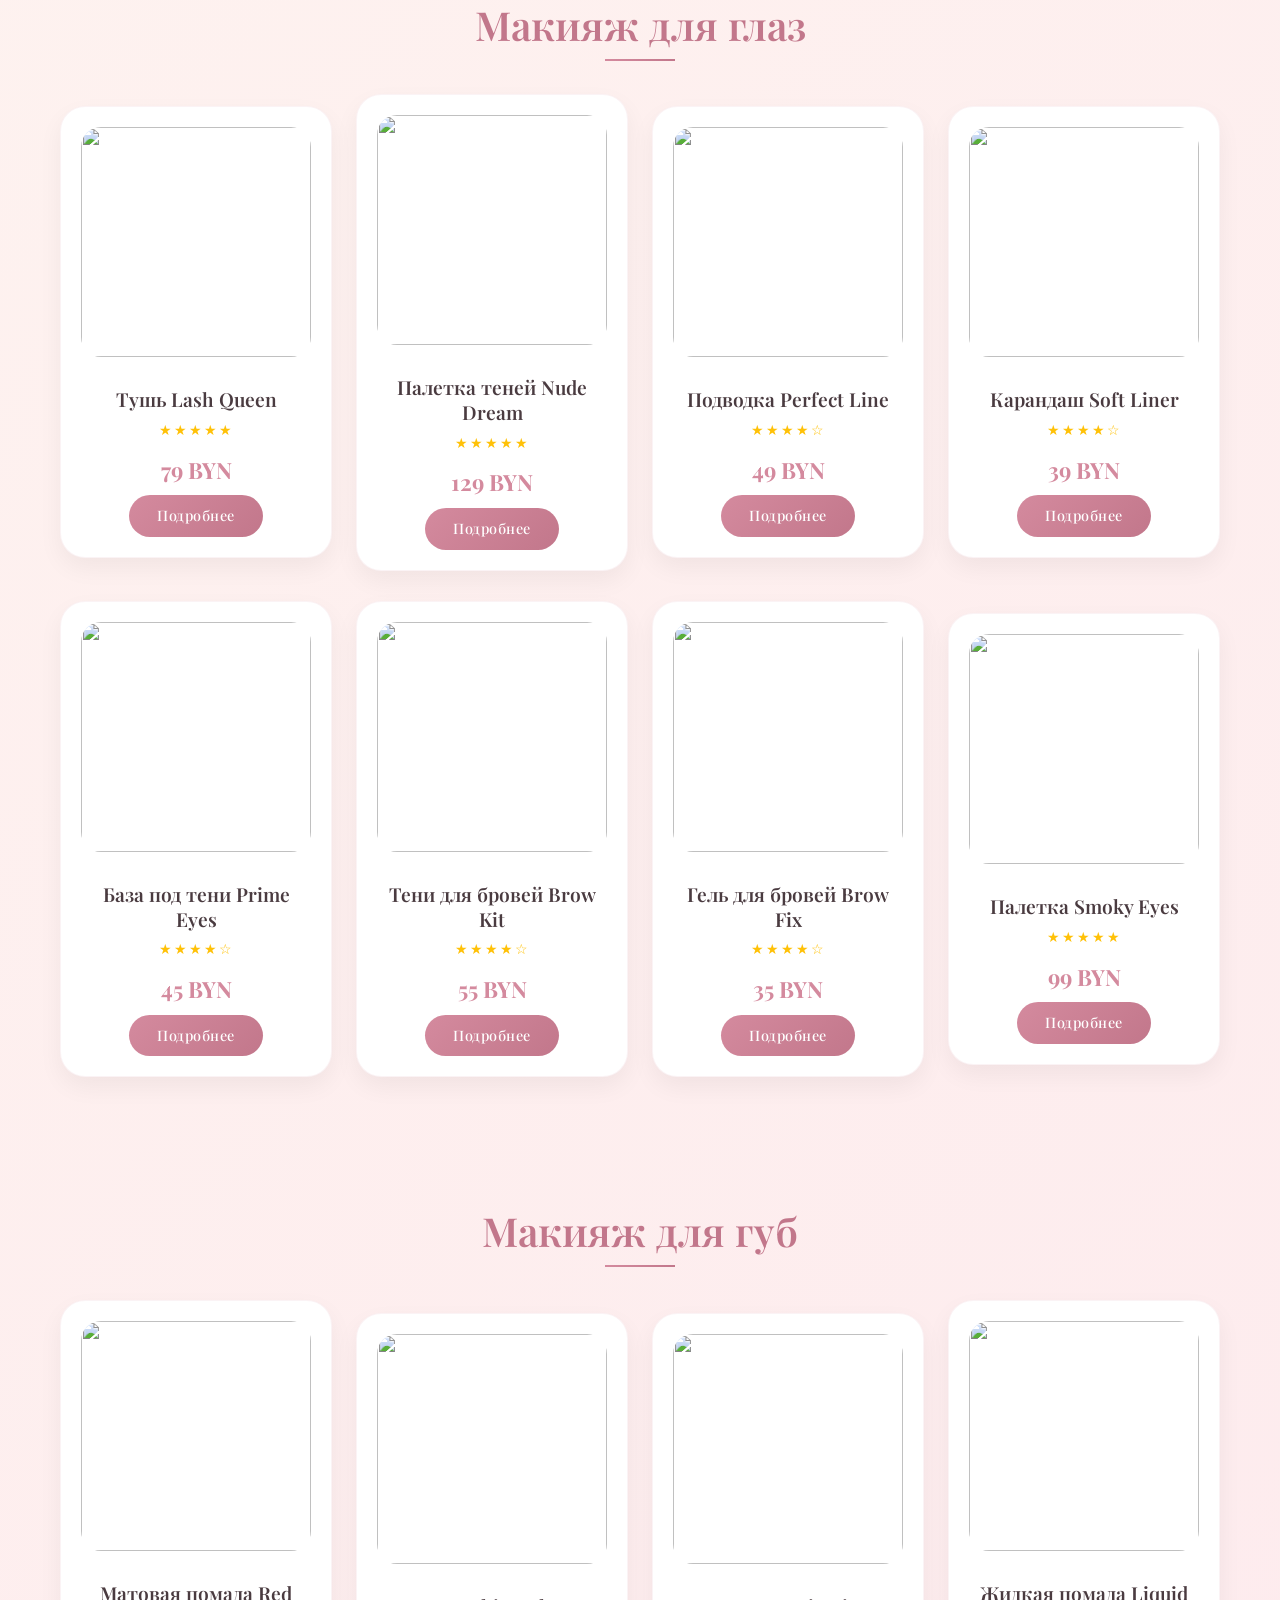
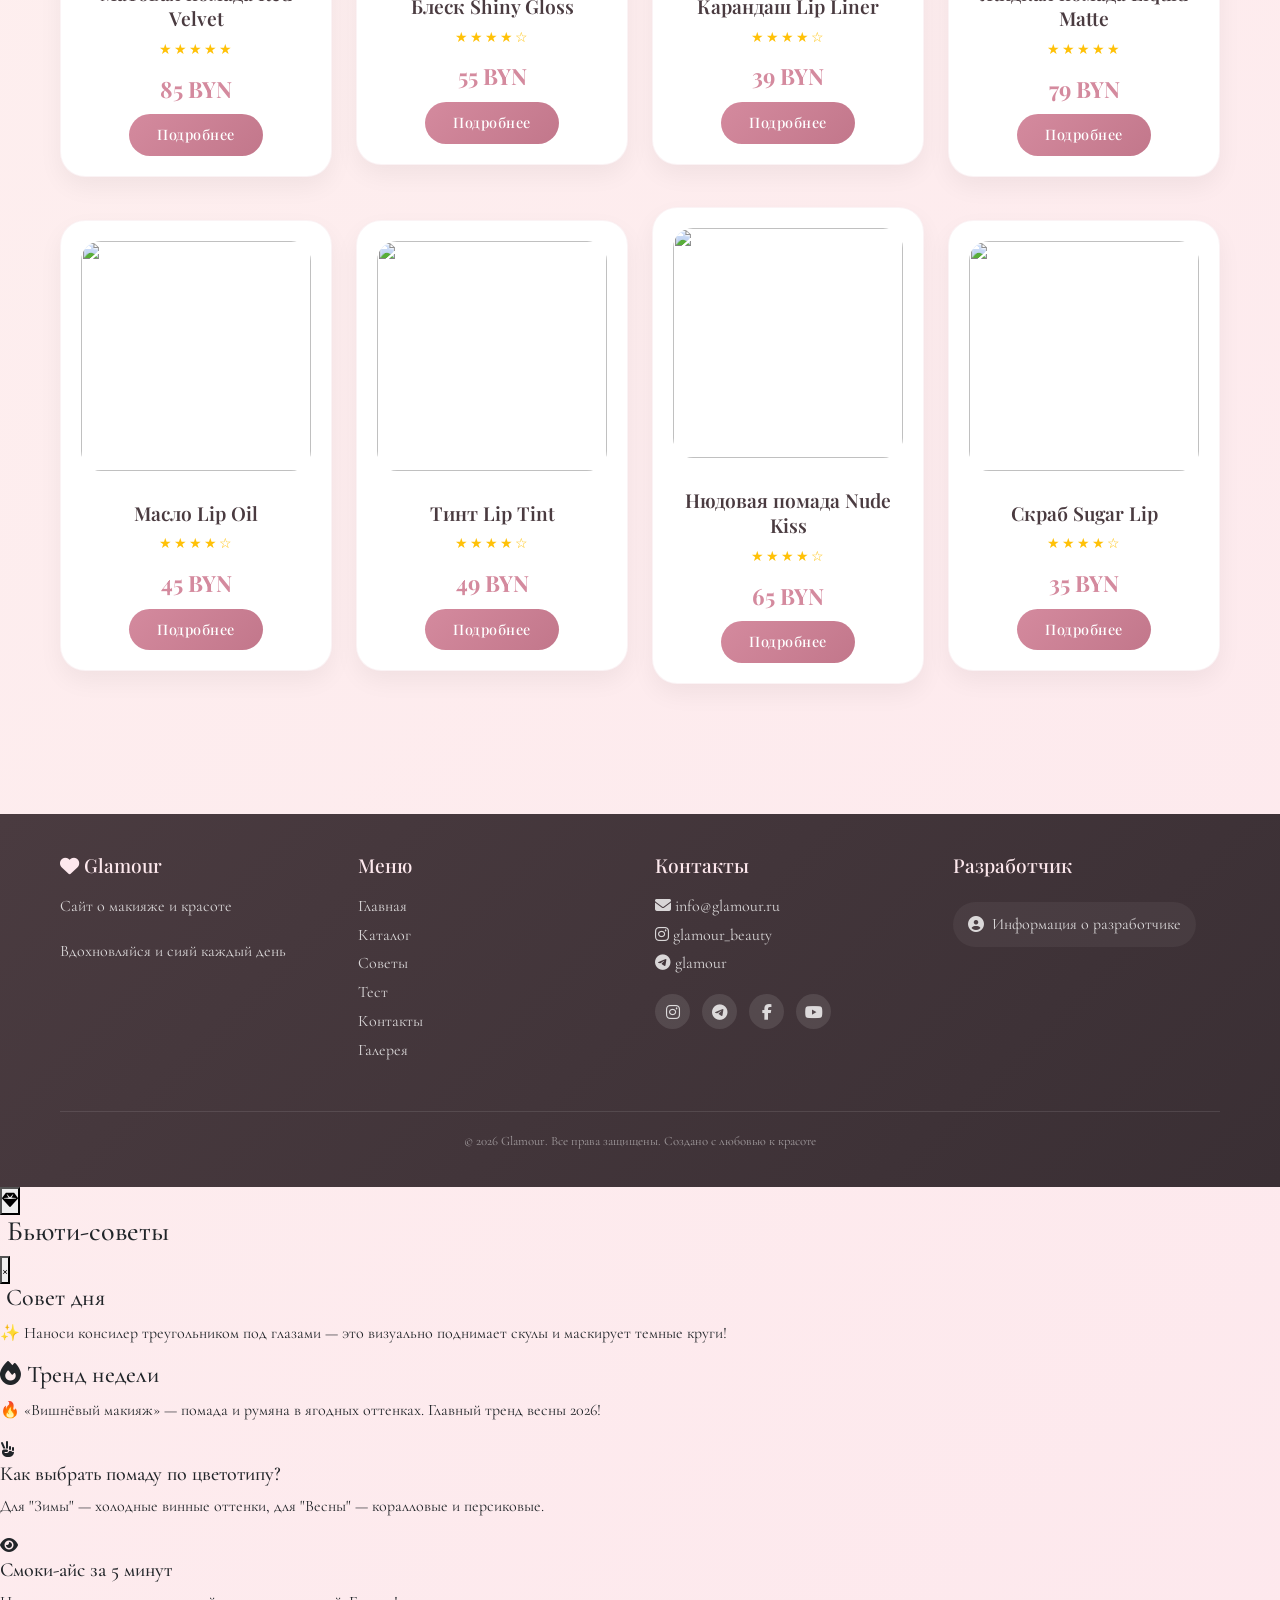
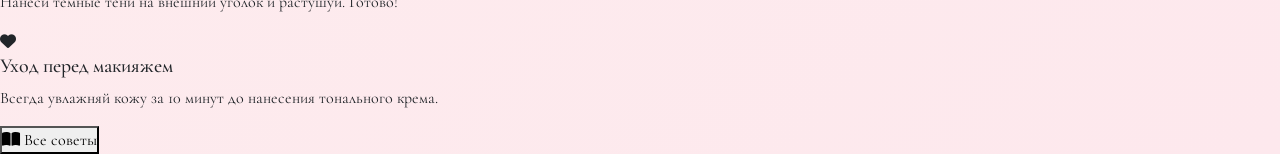
==== commit e3d56c5b: "Add files via upload" ====
--- a/catalog.html
+++ b/catalog.html
@@ -2,7 +2,7 @@
 <html lang="ru">
 <head>
     <meta charset="UTF-8">
-    <meta name="viewport" content="width=device-width, initial-scale=1.0">
+    <meta name="viewport" content="width=device-width, initial-scale=1.0, user-scalable=yes">
     <title>Каталог – Glamour</title>
     
     <!-- Bootstrap -->
@@ -11,6 +11,8 @@
     <link rel="stylesheet" href="https://cdnjs.cloudflare.com/ajax/libs/font-awesome/6.4.0/css/all.min.css">
     <!-- Google Fonts -->
     <link href="https://fonts.googleapis.com/css2?family=Playfair+Display:wght@400;500;600;700;800&family=Cormorant+Garamond:wght@300;400;500;600;700&display=swap" rel="stylesheet">
+    <!-- jQuery UI CSS -->
+    <link rel="stylesheet" href="https://code.jquery.com/ui/1.13.2/themes/smoothness/jquery-ui.css">
     <!-- ЕДИНЫЙ CSS -->
     <link rel="stylesheet" href="style.css">
     
@@ -276,28 +278,6 @@
             box-shadow: 0 8px 20px rgba(212, 138, 158, 0.3); 
         }
 
-        /* Тёмная тема для каталога */
-        body.dark-theme .product-card { 
-            background: #1e1e2e; 
-            border-color: rgba(255,255,255,0.1); 
-        }
-        body.dark-theme .product-title { 
-            color: #ddd; 
-        }
-        body.dark-theme .info-section { 
-            background: #2a2a3e; 
-        }
-        body.dark-theme .info-section p, 
-        body.dark-theme .benefits-list li { 
-            color: #ddd; 
-        }
-        body.dark-theme .modal-content { 
-            background: linear-gradient(145deg, #1e1e2e 0%, #2a2a3e 100%); 
-        }
-        body.dark-theme .catalog-hero p {
-            color: #aaa;
-        }
-
         /* Медиазапросы для каталога */
         @media (max-width: 768px) {
             .catalog-hero h1 { 
@@ -344,7 +324,7 @@
 </head>
 <body>
 
-    <!-- Декоративные элементы (стили из style.css) -->
+    <!-- Декоративные элементы -->
     <div class="decoration decoration-1">🌺</div>
     <div class="decoration decoration-2">🌸</div>
 
@@ -357,89 +337,83 @@
                         <i class="fas fa-heart"></i>
                         <span>Glamour</span>
                     </a>
+                    <button class="burger-btn" id="burgerBtn">
+                        <i class="fas fa-bars"></i>
+                    </button>
                 </div>
                 <div class="col-md-6">
                     <nav>
-                        <ul class="nav-menu justify-content-center">
+                        <ul class="nav-menu justify-content-center" id="navMenu">
                             <li><a href="make.html">Главная</a></li>
-                            <li><a href="catalog.html">Каталог</a></li>
+                            <li class="dropdown">
+                                <a href="catalog.html">Каталог</a>
+                                <ul class="dropdown-menu-sub">
+                                    <li><a href="catalog.html#face">💄 Для лица</a></li>
+                                    <li><a href="catalog.html#eyes">👁️ Для глаз</a></li>
+                                    <li><a href="catalog.html#lips">💋 Для губ</a></li>
+                                </ul>
+                            </li>
                             <li><a href="tips.html">Советы</a></li>
                             <li><a href="test.html">Тест</a></li>
                             <li><a href="contacts.html">Контакты</a></li>
-<li><a href="register.html">👤</a></li>
+                            <li><a href="register.html">👤</a></li>
                         </ul>
                     </nav>
                 </div>
                 <div class="col-md-3">
-    <div class="header-actions justify-content-end" style="display: flex; align-items: center; gap: 12px;">
-        <!-- ПОИСК -->
-        <div class="header-search">
-            <input type="text" id="globalSearchInput" placeholder="🔍 Поиск..." autocomplete="off">
-            <div id="globalSearchResults" class="search-dropdown"></div>
-        </div>
-        <!-- КНОПКА ТЕМЫ -->
-        <button class="theme-toggle" onclick="toggleTheme()">
-            <i class="fas fa-moon"></i>
-        </button>
-    </div>
-</div>
+                    <div class="header-actions justify-content-end" style="display: flex; align-items: center; gap: 12px;">
+                        <div class="header-search">
+                            <input type="text" id="globalSearchInput" placeholder="🔍 Поиск..." autocomplete="off">
+                            <div id="globalSearchResults" class="search-dropdown"></div>
+                        </div>
+                        <button class="theme-toggle" id="themeToggleBtn">
+                            <i class="fas fa-moon"></i>
+                        </button>
+                    </div>
+                </div>
             </div>
         </div>
     </header>
 
-    <!-- ===== УЗКАЯ БЕГУЩАЯ СТРОКА ===== -->
+    <!-- Бегущая строка -->
     <div class="marquee">
         <div class="container" style="position: relative;">
             <div class="marquee-box">
                 <div class="marquee-text" id="marqueeText">
-                    <span>ЛАЙФХАК: Наноси консилер треугольником под глазами — маскировка темных кругов будет идеальной! </span>
-    <span>ТРЕНД ВЕСНЫ 2026: «вишнёвый макияж» — помада, румяна и тени в ягодных оттенках </span>
-    <span>НОВЫЙ МАСТЕР-КЛАСС: Смоки-айс для начинающих — смотри в разделе «Советы» </span>
-    <span>ПРАВИЛО ОДНОГО АКЦЕНТА: яркие губы или выразительные глаза — не перегружай образ! </span>
-    <span>КАКОЙ ТИП КОЖИ У ТЕБЯ? Пройди тест и получи подборку уходовой косметики </span>
-    <span>ЗАПОМНИ: Пудру наноси только на Т-зону, если кожа сухая — не пересушивай её! </span>
-    <span>ХОЧЕШЬ БЫТЬ В КУРСЕ ТРЕНДОВ? Подпишись на рассылку — полезные советы каждую неделю </span>
-
+                    <span>✨ ЛАЙФХАК: Наноси консилер треугольником под глазами ✨</span>
+                    <span>🔥 ТРЕНД ВЕСНЫ 2026: вишнёвый макияж 🔥</span>
+                    <span>💄 ПРАВИЛО ОДНОГО АКЦЕНТА: яркие губы или глаза 💄</span>
+                    <span>💎 СМОКИ-АЙС ДЛЯ НАЧИНАЮЩИХ: смотри в разделе Советы 💎</span>
                 </div>
             </div>
-            
-            <!-- Кнопка управления -->
             <div class="marquee-control-wrapper">
                 <button class="marquee-control-btn" id="marqueeControlBtn">
                     <i class="fas fa-sliders-h"></i>
                 </button>
-                
-                <!-- Скрытая панель управления -->
                 <div class="marquee-panel" id="marqueePanel">
                     <h4><i class="fas fa-magic"></i> Управление строкой</h4>
-                    
                     <div class="marquee-panel-group">
-                        <label><i class="fas fa-exchange-alt"></i> Направление</label>
+                        <label>Направление</label>
                         <div>
                             <button class="dir-option active" data-dir="left">← Влево</button>
                             <button class="dir-option" data-dir="right">Вправо →</button>
                         </div>
                     </div>
-                    
                     <div class="marquee-panel-group">
-                        <label><i class="fas fa-tachometer-alt"></i> Скорость</label>
+                        <label>Скорость</label>
                         <input type="range" id="marqueeSpeed" min="5" max="30" step="1" value="15">
                         <span id="speedValueDisplay" class="speed-value">15</span>
                     </div>
-                    
                     <div class="marquee-panel-group">
-                        <label><i class="fas fa-palette"></i> Стиль</label>
+                        <label>Стиль</label>
                         <div>
                             <button class="style-option active" data-style="0">🌸 Розовый</button>
                             <button class="style-option" data-style="1">💜 Лаванда</button>
                             <button class="style-option" data-style="2">🌿 Мятный</button>
                         </div>
                     </div>
-                    
                     <div class="marquee-panel-group">
-                        <button id="marqueePauseBtn" style="width: 100%; background: #4a3b40; color: white; border: none; padding: 7px 12px; border-radius: 20px;">
-                            <i class="fas fa-pause"></i> Пауза
-                        </button>
+                        <button id="marqueePauseBtn">⏸ Пауза</button>
                     </div>
                 </div>
             </div>
@@ -517,85 +491,82 @@
         </div>
     </footer>
 
+    <!-- jQuery и jQuery UI -->
+    <script src="https://code.jquery.com/jquery-3.7.1.min.js"></script>
+    <script src="https://code.jquery.com/ui/1.13.2/jquery-ui.min.js"></script>
+
     <script>
-        function showProductStructured(title, header, composition, benefits, howToUse, idealFor, imgUrl, price) {
-            const modalContent = document.getElementById('modalContent');
-            modalContent.innerHTML = `
-                <div class="modal-header">
-                    <h3>${title}</h3>
-                    <span class="close-modal" onclick="closeModal()">&times;</span>
-                </div>
-                <div class="modal-product-img">
-                    <img src="${imgUrl}" alt="${title}" class="modal-img">
-                </div>
-                <div class="info-section" style="background: linear-gradient(135deg, #fff5f7, #fff);">
-                    <h4><i class="fas fa-star" style="color:#d48a9e;"></i> ${header}</h4>
-                </div>
-                <div class="info-section">
-                    <h4><i class="fas fa-flask"></i> Состав</h4>
-                    <p>${composition}</p>
-                </div>
-                <div class="info-section">
-                    <h4><i class="fas fa-check-circle"></i> Преимущества</h4>
-                    <ul class="benefits-list">
-                        ${benefits.map(b => `<li><i class="fas fa-heart"></i> ${b}</li>`).join('')}
-                    </ul>
-                </div>
-                <div class="info-section">
-                    <h4><i class="fas fa-hand-peace"></i> Способ применения</h4>
-                    <p>${howToUse}</p>
-                </div>
-                <div class="info-section">
-                    <h4><i class="fas fa-user-check"></i> Идеален для</h4>
-                    <p>${idealFor}</p>
-                </div>
-                <div class="modal-price">
-                    <div class="price-tag">${price} BYN</div>
-                </div>
-            `;
-            document.getElementById('productModal').style.display = 'flex';
-            document.body.style.overflow = 'hidden';
-        }
-        
-        function closeModal() {
-            document.getElementById('productModal').style.display = 'none';
-            document.body.style.overflow = 'auto';
-        }
-        
-        window.onclick = function(event) { 
-            if (event.target == document.getElementById('productModal')) closeModal(); 
-        }
-        
-        document.addEventListener('keydown', function(event) { 
-            if (event.key === 'Escape' && document.getElementById('productModal').style.display === 'flex') closeModal(); 
-        });
-
-        // ========== ТЕМА ==========
+        // ===== ТЁМНАЯ ТЕМА (исправлена) =====
         function toggleTheme() {
             if (document.body.classList.contains('dark-theme')) {
                 document.body.classList.remove('dark-theme');
                 localStorage.setItem('theme', 'light');
-                const btn = document.querySelector('.theme-toggle i');
-                if (btn) btn.className = 'fas fa-moon';
+                document.querySelector('.theme-toggle i').className = 'fas fa-moon';
             } else {
                 document.body.classList.add('dark-theme');
                 localStorage.setItem('theme', 'dark');
-                const btn = document.querySelector('.theme-toggle i');
-                if (btn) btn.className = 'fas fa-sun';
+                document.querySelector('.theme-toggle i').className = 'fas fa-sun';
             }
         }
 
         function loadTheme() {
             if (localStorage.getItem('theme') === 'dark') {
                 document.body.classList.add('dark-theme');
-                const btn = document.querySelector('.theme-toggle i');
-                if (btn) btn.className = 'fas fa-sun';
-            }
-        }
-
+                document.querySelector('.theme-toggle i').className = 'fas fa-sun';
+            }
+        }
+
+        // Вешаем событие на кнопку темы
+        document.getElementById('themeToggleBtn').addEventListener('click', toggleTheme);
         loadTheme();
 
-        // ========== БЕГУЩАЯ СТРОКА С УПРАВЛЕНИЕМ ==========
+        // ===== БУРГЕР-МЕНЮ =====
+        document.getElementById('burgerBtn').addEventListener('click', function() {
+            document.getElementById('navMenu').classList.toggle('show');
+            const icon = this.querySelector('i');
+            if (icon.classList.contains('fa-bars')) {
+                icon.classList.remove('fa-bars');
+                icon.classList.add('fa-times');
+            } else {
+                icon.classList.remove('fa-times');
+                icon.classList.add('fa-bars');
+            }
+        });
+
+        // ===== АДАПТИВНОЕ ПОДМЕНЮ =====
+        function initDropdown() {
+            const dropdowns = document.querySelectorAll('.dropdown');
+            if (window.innerWidth <= 768) {
+                dropdowns.forEach(dropdown => {
+                    const link = dropdown.querySelector('> a');
+                    const submenu = dropdown.querySelector('.dropdown-menu-sub');
+                    link.onclick = function(e) {
+                        e.preventDefault();
+                        submenu.classList.toggle('show');
+                    };
+                });
+            } else {
+                dropdowns.forEach(dropdown => {
+                    const link = dropdown.querySelector('> a');
+                    const submenu = dropdown.querySelector('.dropdown-menu-sub');
+                    link.onclick = null;
+                    dropdown.onmouseenter = function() { submenu.style.display = 'block'; };
+                    dropdown.onmouseleave = function() { submenu.style.display = 'none'; };
+                });
+            }
+        }
+        initDropdown();
+        window.addEventListener('resize', initDropdown);
+
+        // ===== ПОДСВЕТКА АКТИВНОГО ПУНКТА =====
+        let currentPage = window.location.pathname.split('/').pop() || 'make.html';
+        document.querySelectorAll('.nav-menu a').forEach(link => {
+            if (link.getAttribute('href') === currentPage) {
+                link.classList.add('active');
+            }
+        });
+
+        // ===== БЕГУЩАЯ СТРОКА =====
         const marqueeText = document.getElementById('marqueeText');
         let currentDirection = 'left';
         let currentSpeed = 15;
@@ -626,7 +597,6 @@
             }
         }
 
-        // Открытие/закрытие панели
         const controlBtn = document.getElementById('marqueeControlBtn');
         const panel = document.getElementById('marqueePanel');
 
@@ -645,7 +615,6 @@
             }
         });
 
-        // Направление
         document.querySelectorAll('.dir-option').forEach(btn => {
             btn.addEventListener('click', function() {
                 document.querySelectorAll('.dir-option').forEach(b => b.classList.remove('active'));
@@ -655,7 +624,6 @@
             });
         });
 
-        // Скорость
         const speedSlider = document.getElementById('marqueeSpeed');
         const speedDisplay = document.getElementById('speedValueDisplay');
         if (speedSlider && speedDisplay) {
@@ -666,7 +634,6 @@
             });
         }
 
-        // Стиль
         document.querySelectorAll('.style-option').forEach(btn => {
             btn.addEventListener('click', function() {
                 document.querySelectorAll('.style-option').forEach(b => b.classList.remove('active'));
@@ -676,7 +643,6 @@
             });
         });
 
-        // Пауза
         const pauseBtn = document.getElementById('marqueePauseBtn');
         if (pauseBtn) {
             pauseBtn.addEventListener('click', function() {
@@ -694,229 +660,320 @@
         updateMarquee();
         updateMarqueeStyle();
 
-        // ===== ФУНКЦИЯ ДЛЯ ОБРАБОТКИ КЛИКА ПО КАРТИНКЕ =====
-        function showImageInfo(imgElement, title, description, price, category) {
-            let infoPanel = document.getElementById('imageInfoPanel');
-            
-            if (!infoPanel) {
-                infoPanel = document.createElement('div');
-                infoPanel.id = 'imageInfoPanel';
-                infoPanel.style.cssText = `
-                    position: fixed;
-                    bottom: 20px;
-                    right: 20px;
-                    max-width: 320px;
-                    background: linear-gradient(135deg, #ffffff 0%, #fef8fa 100%);
-                    border-radius: 20px;
-                    padding: 20px;
-                    box-shadow: 0 15px 40px rgba(212, 138, 158, 0.3);
-                    border-left: 5px solid #d48a9e;
-                    z-index: 1000;
-                    animation: slideInRight 0.4s ease-out;
-                    font-family: 'Cormorant Garamond', serif;
-                    backdrop-filter: blur(10px);
-                `;
-                document.body.appendChild(infoPanel);
-            }
-            
-            infoPanel.innerHTML = `
-                <div style="display: flex; justify-content: space-between; align-items: start; margin-bottom: 12px;">
-                    <h4 style="color: #c2778b; margin: 0; font-family: 'Playfair Display', serif; font-size: 1.2rem;">
-                        <i class="fas fa-info-circle"></i> ${category || 'Информация'}
-                    </h4>
-                    <button onclick="this.parentElement.parentElement.remove()" style="background: none; border: none; font-size: 20px; cursor: pointer; color: #d48a9e;">&times;</button>
-                </div>
-                <div style="display: flex; gap: 15px; flex-wrap: wrap;">
-                    <img src="${imgElement.src}" alt="${title}" style="width: 80px; height: 80px; object-fit: cover; border-radius: 15px;">
-                    <div style="flex: 1;">
-                        <strong style="color: #4a3b40;">${title || 'Товар'}</strong>
-                        ${price ? `<p style="color: #d48a9e; margin: 5px 0; font-weight: bold;">${price}</p>` : ''}
-                        <p style="margin: 8px 0 0; font-size: 0.85rem; color: #7a6a6e;">${description || 'Нажмите на изображение, чтобы увидеть информацию'}</p>
+        // ===== МОДАЛЬНОЕ ОКНО =====
+        function showProductStructured(title, header, composition, benefits, howToUse, idealFor, imgUrl, price) {
+            const modalContent = document.getElementById('modalContent');
+            modalContent.innerHTML = `
+                <div class="modal-header">
+                    <h3>${title}</h3>
+                    <span class="close-modal" onclick="closeModal()">&times;</span>
+                </div>
+                <div class="modal-product-img">
+                    <img src="${imgUrl}" alt="${title}" class="modal-img">
+                </div>
+                <div class="info-section" style="background: linear-gradient(135deg, #fff5f7, #fff);">
+                    <h4><i class="fas fa-star" style="color:#d48a9e;"></i> ${header}</h4>
+                </div>
+                <div class="info-section">
+                    <h4><i class="fas fa-flask"></i> Состав</h4>
+                    <p>${composition}</p>
+                </div>
+                <div class="info-section">
+                    <h4><i class="fas fa-check-circle"></i> Преимущества</h4>
+                    <ul class="benefits-list">
+                        ${benefits.map(b => `<li><i class="fas fa-heart"></i> ${b}</li>`).join('')}
+                    </ul>
+                </div>
+                <div class="info-section">
+                    <h4><i class="fas fa-hand-peace"></i> Способ применения</h4>
+                    <p>${howToUse}</p>
+                </div>
+                <div class="info-section">
+                    <h4><i class="fas fa-user-check"></i> Идеален для</h4>
+                    <p>${idealFor}</p>
+                </div>
+                <div class="modal-price">
+                    <div class="price-tag">${price} BYN</div>
+                </div>
+            `;
+            document.getElementById('productModal').style.display = 'flex';
+            document.body.style.overflow = 'hidden';
+        }
+        
+        function closeModal() {
+            document.getElementById('productModal').style.display = 'none';
+            document.body.style.overflow = 'auto';
+        }
+        
+        window.onclick = function(event) { 
+            if (event.target == document.getElementById('productModal')) closeModal(); 
+        }
+        
+        document.addEventListener('keydown', function(event) { 
+            if (event.key === 'Escape' && document.getElementById('productModal').style.display === 'flex') closeModal(); 
+        });
+
+        // ===== ПОИСК =====
+        const searchInput = document.getElementById('globalSearchInput');
+        const searchResults = document.getElementById('globalSearchResults');
+        
+        const searchData = [
+            { title: "Тональный крем Perfect Skin", category: "Каталог → Лицо", url: "catalog.html#face" },
+            { title: "Консилер Hide and Shine", category: "Каталог → Лицо", url: "catalog.html#face" },
+            { title: "Пудра Velvet Finish", category: "Каталог → Лицо", url: "catalog.html#face" },
+            { title: "Тушь Lash Queen", category: "Каталог → Глаза", url: "catalog.html#eyes" },
+            { title: "Матовая помада Red Velvet", category: "Каталог → Губы", url: "catalog.html#lips" },
+            { title: "Как нанести тональный крем", category: "Советы", url: "tips.html" },
+            { title: "Смоки-айс для начинающих", category: "Советы", url: "tips.html" },
+            { title: "Тест: Подбери помаду", category: "Тесты", url: "test.html" }
+        ];
+        
+        function highlightText(text, query) {
+            if (!query) return text;
+            const regex = new RegExp(`(${query.replace(/[.*+?^${}()|[\]\\]/g, '\\$&')})`, 'gi');
+            return text.replace(regex, '<span class="highlight">$1</span>');
+        }
+        
+        function performGlobalSearch() {
+            const query = searchInput.value.trim();
+            if (query === '') {
+                searchResults.classList.remove('show');
+                return;
+            }
+            const filtered = searchData.filter(item => 
+                item.title.toLowerCase().includes(query.toLowerCase())
+            );
+            if (filtered.length === 0) {
+                searchResults.innerHTML = `<div class="no-results">😔 Ничего не найдено по запросу «${query}»</div>`;
+            } else {
+                searchResults.innerHTML = filtered.map(item => `
+                    <div class="search-dropdown-item" onclick="window.location.href='${item.url}'">
+                        <div class="item-title">${highlightText(item.title, query)}</div>
+                        <div class="item-category">${item.category}</div>
                     </div>
-                </div>
-            `;
-            
-            setTimeout(() => {
-                if (infoPanel && infoPanel.parentNode) {
-                    infoPanel.style.animation = 'slideInRight 0.3s ease-out reverse';
-                    setTimeout(() => {
-                        if (infoPanel.parentNode) infoPanel.remove();
-                    }, 300);
+                `).join('');
+            }
+            searchResults.classList.add('show');
+        }
+        
+        if (searchInput) {
+            searchInput.addEventListener('input', performGlobalSearch);
+            document.addEventListener('click', function(e) {
+                if (searchInput && searchResults) {
+                    if (!searchInput.contains(e.target) && !searchResults.contains(e.target)) {
+                        searchResults.classList.remove('show');
+                    }
                 }
-            }, 8000);
-        }
-        
-        function bindImageClickEvents() {
-            const productInfo = {
-                'Тональный крем Perfect Skin': { desc: 'Идеальное покрытие с SPF 15', price: '89 BYN', category: 'Лицо' },
-                'Консилер Hide and Shine': { desc: 'Маскирует темные круги и покраснения', price: '59 BYN', category: 'Лицо' },
-                'Пудра Velvet Finish': { desc: 'Бархатистая матовость на 8+ часов', price: '69 BYN', category: 'Лицо' },
-                'Хайлайтер Glow Up': { desc: 'Сияние изнутри', price: '75 BYN', category: 'Лицо' },
-                'Румяна Blush Pink': { desc: 'Нежный румянец для свежего вида', price: '49 BYN', category: 'Лицо' },
-                'Тушь Lash Queen': { desc: 'Объем и длина без комочков', price: '79 BYN', category: 'Глаза' },
-                'Палетка теней Nude Dream': { desc: '12 оттенков для любых образов', price: '129 BYN', category: 'Глаза' },
-                'Матовая помада Red Velvet': { desc: 'Стойкая классика на 10 часов', price: '85 BYN', category: 'Губы' },
-                'Блеск Shiny Gloss': { desc: 'Объемный глянец без липкости', price: '55 BYN', category: 'Губы' }
-            };
-            
-            const images = document.querySelectorAll('img');
-            images.forEach(img => {
-                img.removeEventListener('click', img._clickHandler);
-                const handler = function(event) {
-                    event.stopPropagation();
-                    let title = this.alt || this.title || '';
-                    let description = '';
-                    let price = '';
-                    let category = '';
-                    
-                    const parentCard = this.closest('.product-card, .tip-card, .category-card');
-                    if (parentCard) {
-                        const titleElem = parentCard.querySelector('.product-title');
-                        if (titleElem) title = titleElem.innerText;
-                        const priceElem = parentCard.querySelector('.product-price');
-                        if (priceElem) price = priceElem.innerText;
-                    }
-                    
-                    if (productInfo[title]) {
-                        description = productInfo[title].desc;
-                        price = productInfo[title].price;
-                        category = productInfo[title].category;
-                    }
-                    
-                    if (!description) {
-                        description = `✨ ${title || 'Косметический продукт'} — отличный выбор для твоей красоты! ✨`;
-                    }
-                    showImageInfo(this, title, description, price, category);
-                };
-                img.addEventListener('click', handler);
-                img._clickHandler = handler;
-                img.style.cursor = 'pointer';
             });
         }
-        
-        document.addEventListener('DOMContentLoaded', function() {
-            bindImageClickEvents();
-        });
     </script>
+<!-- ВЫДВИЖНАЯ ПАНЕЛЬ -->
+<button class="sidebar-toggle-btn" id="sidebarToggleBtn">
+    <i class="fas fa-gem"></i>
+</button>
+
+<div class="sidebar-overlay" id="sidebarOverlay"></div>
+
+<div class="sidebar" id="sidebar">
+    <div class="sidebar-header">
+        <h3><i class="fas fa-sparkles"></i> Бьюти-советы</h3>
+        <button class="sidebar-close" id="sidebarCloseBtn">&times;</button>
+    </div>
+    <div class="sidebar-content">
+        <div class="sidebar-section">
+            <h4><i class="fas fa-tips"></i> Совет дня</h4>
+            <p>✨ Наноси консилер треугольником под глазами — это визуально поднимает скулы и маскирует темные круги!</p>
+        </div>
+        
+        <div class="sidebar-section">
+            <h4><i class="fas fa-fire"></i> Тренд недели</h4>
+            <p>🔥 «Вишнёвый макияж» — помада и румяна в ягодных оттенках. Главный тренд весны 2026!</p>
+        </div>
+        
+        <div class="sidebar-tip">
+            <i class="fas fa-hand-peace"></i>
+            <div class="sidebar-tip-text">
+                <h5>Как выбрать помаду по цветотипу?</h5>
+                <p>Для "Зимы" — холодные винные оттенки, для "Весны" — коралловые и персиковые.</p>
+            </div>
+        </div>
+        
+        <div class="sidebar-tip">
+            <i class="fas fa-eye"></i>
+            <div class="sidebar-tip-text">
+                <h5>Смоки-айс за 5 минут</h5>
+                <p>Нанеси темные тени на внешний уголок и растушуй. Готово!</p>
+            </div>
+        </div>
+        
+        <div class="sidebar-tip">
+            <i class="fas fa-heart"></i>
+            <div class="sidebar-tip-text">
+                <h5>Уход перед макияжем</h5>
+                <p>Всегда увлажняй кожу за 10 минут до нанесения тонального крема.</p>
+            </div>
+        </div>
+        
+        <button class="sidebar-btn" onclick="window.location.href='tips.html'">
+            <i class="fas fa-book-open"></i> Все советы
+        </button>
+    </div>
+</div>
 <script>
-    // ===== ПОДСВЕТКА АКТИВНОГО ПУНКТА МЕНЮ =====
-    // Получаем имя текущей страницы из URL
-    let currentPage = window.location.pathname.split('/').pop();
-    
-    // Если страница не определена (например, просто /), считаем что это make.html
-    if (currentPage === '' || currentPage === '/') {
-        currentPage = 'make.html';
+// ===== ВЫДВИЖНАЯ ПАНЕЛЬ =====
+const sidebar = document.getElementById('sidebar');
+const sidebarOverlay = document.getElementById('sidebarOverlay');
+const sidebarToggleBtn = document.getElementById('sidebarToggleBtn');
+const sidebarCloseBtn = document.getElementById('sidebarCloseBtn');
+
+function openSidebar() {
+    sidebar.classList.add('open');
+    sidebarOverlay.classList.add('active');
+    document.body.style.overflow = 'hidden';
+}
+
+function closeSidebar() {
+    sidebar.classList.remove('open');
+    sidebarOverlay.classList.remove('active');
+    document.body.style.overflow = '';
+}
+
+if (sidebarToggleBtn) sidebarToggleBtn.addEventListener('click', openSidebar);
+if (sidebarCloseBtn) sidebarCloseBtn.addEventListener('click', closeSidebar);
+if (sidebarOverlay) sidebarOverlay.addEventListener('click', closeSidebar);
+
+// ===== БЕГУЩАЯ СТРОКА (исправлено на 100%) =====
+(function() {
+    const marqueeText = document.getElementById('marqueeText');
+    if (!marqueeText) return;
+    
+    let currentDirection = 'left';
+    let currentSpeed = 15;
+    let isPaused = false;
+    let currentStyle = 0;
+    
+    const styles = [
+        { bg: 'linear-gradient(135deg, #d48a9e, #c2778b)' },
+        { bg: 'linear-gradient(135deg, #b8a9c9, #9b8bb5)' },
+        { bg: 'linear-gradient(135deg, #7ec8a5, #56ab7a)' }
+    ];
+    
+    function updateMarquee() {
+        marqueeText.style.animation = 'none';
+        void marqueeText.offsetHeight;
+        if (!isPaused) {
+            const direction = currentDirection === 'left' ? 'normal' : 'reverse';
+            marqueeText.style.animation = `marqueeScroll ${currentSpeed}s linear infinite`;
+            marqueeText.style.animationDirection = direction;
+        }
     }
     
-    // Находим все ссылки в меню
-    const menuLinks = document.querySelectorAll('.nav-menu a');
-    
-    // Перебираем ссылки и сравниваем с текущей страницей
-    menuLinks.forEach(link => {
-        const href = link.getAttribute('href');
-        if (href === currentPage) {
-            link.classList.add('active');
+    function updateMarqueeStyle() {
+        const marqueeDiv = document.querySelector('.marquee');
+        if (marqueeDiv) {
+            marqueeDiv.style.background = styles[currentStyle].bg;
+        }
+    }
+    
+    const controlBtn = document.getElementById('marqueeControlBtn');
+    const panel = document.getElementById('marqueePanel');
+    
+    if (controlBtn && panel) {
+        controlBtn.addEventListener('click', function(e) {
+            e.stopPropagation();
+            panel.classList.toggle('open');
+        });
+    }
+    
+    document.addEventListener('click', function(e) {
+        if (panel && controlBtn) {
+            if (!panel.contains(e.target) && !controlBtn.contains(e.target)) {
+                panel.classList.remove('open');
+            }
         }
     });
+    
+    const dirOptions = document.querySelectorAll('.dir-option');
+    if (dirOptions.length) {
+        dirOptions.forEach(btn => {
+            btn.addEventListener('click', function() {
+                dirOptions.forEach(b => b.classList.remove('active'));
+                this.classList.add('active');
+                currentDirection = this.dataset.dir;
+                updateMarquee();
+            });
+        });
+    }
+    
+    const speedSlider = document.getElementById('marqueeSpeed');
+    const speedDisplay = document.getElementById('speedValueDisplay');
+    if (speedSlider && speedDisplay) {
+        speedSlider.addEventListener('input', function(e) {
+            currentSpeed = parseInt(e.target.value);
+            speedDisplay.textContent = currentSpeed;
+            updateMarquee();
+        });
+    }
+    
+    const styleOptions = document.querySelectorAll('.style-option');
+    if (styleOptions.length) {
+        styleOptions.forEach(btn => {
+            btn.addEventListener('click', function() {
+                styleOptions.forEach(b => b.classList.remove('active'));
+                this.classList.add('active');
+                currentStyle = parseInt(this.dataset.style);
+                updateMarqueeStyle();
+            });
+        });
+    }
+    
+    const pauseBtn = document.getElementById('marqueePauseBtn');
+    if (pauseBtn) {
+        pauseBtn.addEventListener('click', function() {
+            isPaused = !isPaused;
+            if (isPaused) {
+                this.innerHTML = '<i class="fas fa-play"></i> Старт';
+                marqueeText.style.animationPlayState = 'paused';
+            } else {
+                this.innerHTML = '<i class="fas fa-pause"></i> Пауза';
+                marqueeText.style.animationPlayState = 'running';
+            }
+        });
+    }
+    
+    updateMarquee();
+    updateMarqueeStyle();
+})();
+
+// ===== ТЁМНАЯ ТЕМА =====
+function toggleTheme() {
+    if (document.body.classList.contains('dark-theme')) {
+        document.body.classList.remove('dark-theme');
+        localStorage.setItem('theme', 'light');
+        const themeIcon = document.querySelector('.theme-toggle i');
+        if (themeIcon) themeIcon.className = 'fas fa-moon';
+    } else {
+        document.body.classList.add('dark-theme');
+        localStorage.setItem('theme', 'dark');
+        const themeIcon = document.querySelector('.theme-toggle i');
+        if (themeIcon) themeIcon.className = 'fas fa-sun';
+    }
+}
+
+function loadTheme() {
+    if (localStorage.getItem('theme') === 'dark') {
+        document.body.classList.add('dark-theme');
+        const themeIcon = document.querySelector('.theme-toggle i');
+        if (themeIcon) themeIcon.className = 'fas fa-sun';
+    }
+}
+
+// Привязываем тему к кнопке
+const themeBtn = document.querySelector('.theme-toggle');
+if (themeBtn) {
+    themeBtn.onclick = toggleTheme;
+}
+loadTheme();
 </script>
-<script>
-    // ===== ГЛОБАЛЬНЫЙ ПОИСК =====
-    const searchInput = document.getElementById('globalSearchInput');
-    const searchResults = document.getElementById('globalSearchResults');
-    
-    // Данные для поиска
-    const searchData = [
-        { title: "Тональный крем Perfect Skin", category: "Каталог → Лицо", url: "catalog.html#face" },
-        { title: "Консилер Hide and Shine", category: "Каталог → Лицо", url: "catalog.html#face" },
-        { title: "Пудра Velvet Finish", category: "Каталог → Лицо", url: "catalog.html#face" },
-        { title: "Хайлайтер Glow Up", category: "Каталог → Лицо", url: "catalog.html#face" },
-        { title: "Румяна Blush Pink", category: "Каталог → Лицо", url: "catalog.html#face" },
-        { title: "Праймер Smooth Base", category: "Каталог → Лицо", url: "catalog.html#face" },
-        { title: "BB-крем Natural Look", category: "Каталог → Лицо", url: "catalog.html#face" },
-        { title: "Фиксатор Stay All Day", category: "Каталог → Лицо", url: "catalog.html#face" },
-        { title: "Тушь Lash Queen", category: "Каталог → Глаза", url: "catalog.html#eyes" },
-        { title: "Палетка теней Nude Dream", category: "Каталог → Глаза", url: "catalog.html#eyes" },
-        { title: "Подводка Perfect Line", category: "Каталог → Глаза", url: "catalog.html#eyes" },
-        { title: "Карандаш Soft Liner", category: "Каталог → Глаза", url: "catalog.html#eyes" },
-        { title: "База под тени Prime Eyes", category: "Каталог → Глаза", url: "catalog.html#eyes" },
-        { title: "Палетка Smoky Eyes", category: "Каталог → Глаза", url: "catalog.html#eyes" },
-        { title: "Матовая помада Red Velvet", category: "Каталог → Губы", url: "catalog.html#lips" },
-        { title: "Блеск Shiny Gloss", category: "Каталог → Губы", url: "catalog.html#lips" },
-        { title: "Карандаш Lip Liner", category: "Каталог → Губы", url: "catalog.html#lips" },
-        { title: "Жидкая помада Liquid Matte", category: "Каталог → Губы", url: "catalog.html#lips" },
-        { title: "Масло Lip Oil", category: "Каталог → Губы", url: "catalog.html#lips" },
-        { title: "Тинт Lip Tint", category: "Каталог → Губы", url: "catalog.html#lips" },
-        { title: "Нюдовая помада Nude Kiss", category: "Каталог → Губы", url: "catalog.html#lips" },
-        { title: "Как нанести тональный крем", category: "Советы", url: "tips.html" },
-        { title: "Смоки-айс для начинающих", category: "Советы", url: "tips.html" },
-        { title: "Как выбрать помаду по цветотипу", category: "Советы", url: "tips.html" },
-        { title: "Дневной макияж за 5 минут", category: "Советы", url: "tips.html" },
-        { title: "Уход за кожей перед макияжем", category: "Советы", url: "tips.html" },
-        { title: "Контуринг и скульптурирование", category: "Советы", url: "tips.html" },
-        { title: "Тест: Подбери помаду", category: "Тесты", url: "test.html" },
-        { title: "Тест: Макияж глаз", category: "Тесты", url: "test.html" },
-        { title: "Тест: Тип кожи", category: "Тесты", url: "test.html" }
-    ];
-    
-    function highlightText(text, query) {
-        if (!query) return text;
-        const regex = new RegExp(`(${query.replace(/[.*+?^${}()|[\]\\]/g, '\\$&')})`, 'gi');
-        return text.replace(regex, '<span class="highlight">$1</span>');
-    }
-    
-    function performGlobalSearch() {
-        const query = searchInput.value.trim();
-        
-        if (query === '') {
-            searchResults.classList.remove('show');
-            return;
-        }
-        
-        const filtered = searchData.filter(item => 
-            item.title.toLowerCase().includes(query.toLowerCase())
-        );
-        
-        if (filtered.length === 0) {
-            searchResults.innerHTML = `<div class="no-results">😔 Ничего не найдено по запросу «${query}»</div>`;
-            searchResults.classList.add('show');
-            return;
-        }
-        
-        searchResults.innerHTML = filtered.map(item => `
-            <div class="search-dropdown-item" onclick="window.location.href='${item.url}'">
-                <a href="${item.url}">
-                    <div class="item-title">${highlightText(item.title, query)}</div>
-                    <div class="item-category">${item.category}</div>
-                </a>
-            </div>
-        `).join('');
-        
-        searchResults.classList.add('show');
-    }
-    
-    if (searchInput) {
-        searchInput.addEventListener('input', performGlobalSearch);
-        
-        // Закрыть результаты при клике вне
-        document.addEventListener('click', function(e) {
-            if (searchInput && searchResults) {
-                if (!searchInput.contains(e.target) && !searchResults.contains(e.target)) {
-                    searchResults.classList.remove('show');
-                }
-            }
-        });
-        
-        // Поиск при нажатии Enter
-        searchInput.addEventListener('keypress', function(e) {
-            if (e.key === 'Enter') {
-                const query = searchInput.value.trim();
-                if (query) {
-                    window.location.href = `search.html?q=${encodeURIComponent(query)}`;
-                }
-            }
-        });
-    }
-</script>
-
 </body>
-</html>
+</html>
--- a/style.css
+++ b/style.css
@@ -1,5 +1,4 @@
-/* ===== ОБЩИЕ СТИЛИ ДЛЯ ВСЕГО САЙТА ===== */
-
+/* ===== ОСНОВНЫЕ СТИЛИ ===== */
 * {
     margin: 0;
     padding: 0;
@@ -8,30 +7,25 @@
 
 body {
     font-family: 'Cormorant Garamond', serif;
+    background: linear-gradient(135deg, #fef5f0 0%, #fde8ed 100%);
+    min-height: 100vh;
     transition: background 0.3s;
 }
 
-/* Декоративные элементы */
+body.dark-theme {
+    background: linear-gradient(135deg, #1a1a2e 0%, #16213e 100%);
+}
+
+/* ===== ДЕКОРАТИВНЫЕ ЭЛЕМЕНТЫ ===== */
 .decoration {
     position: fixed;
     pointer-events: none;
     opacity: 0.08;
     z-index: 0;
-}
-
-.decoration-1 {
-    top: 10%;
-    left: 5%;
     font-size: 120px;
-    animation: float 8s ease-in-out infinite;
-}
-
-.decoration-2 {
-    bottom: 15%;
-    right: 3%;
-    font-size: 150px;
-    animation: float 10s ease-in-out infinite reverse;
-}
+}
+.decoration-1 { top: 10%; left: 5%; animation: float 8s ease-in-out infinite; }
+.decoration-2 { bottom: 15%; right: 3%; animation: float 10s ease-in-out infinite reverse; }
 
 @keyframes float {
     0%, 100% { transform: translateY(0px) rotate(0deg); }
@@ -40,54 +34,237 @@
 
 /* ===== ХЕДЕР ===== */
 .header {
-    background: rgba(255, 255, 255, 0.92);
-    backdrop-filter: blur(15px);
+    background: rgba(255, 255, 255, 0.95);
+    backdrop-filter: blur(10px);
     position: sticky;
     top: 0;
     z-index: 1000;
+    padding: 15px 0;
     border-bottom: 1px solid rgba(212, 138, 158, 0.1);
-    height: 80px;
-    display: flex;
-    align-items: center;
-    padding: 0 20px;
-}
-
-.header .container {
-    width: 100%;
+}
+
+body.dark-theme .header {
+    background: rgba(0, 0, 0, 0.9);
+}
+
+.container {
     max-width: 1200px;
     margin: 0 auto;
-}
-
-.header .row {
+    padding: 0 20px;
+}
+
+.row {
     display: flex;
+    flex-wrap: wrap;
     align-items: center;
-    justify-content: space-between;
+}
+
+.col-md-3 {
+    width: 25%;
+}
+
+.col-md-6 {
+    width: 50%;
+}
+
+.col-6 {
+    width: 50%;
+}
+
+.col-12 {
     width: 100%;
 }
 
 /* Логотип */
 .logo {
     font-family: 'Playfair Display', serif;
-    font-size: 2rem;
-    font-weight: 600;
-    background: linear-gradient(135deg, #d48a9e, #c2778b, #b595a8);
+    font-size: 1.8rem;
+    font-weight: 700;
+    background: linear-gradient(135deg, #d48a9e, #c2778b);
     -webkit-background-clip: text;
     -webkit-text-fill-color: transparent;
     text-decoration: none;
+    display: inline-flex;
+    align-items: center;
+    gap: 8px;
+}
+
+/* Навигация */
+.nav-menu {
+    display: flex;
+    gap: 30px;
+    list-style: none;
+    margin: 0;
+    padding: 0;
+    justify-content: center;
+}
+
+.nav-menu li {
+    position: relative;
+}
+
+.nav-menu a {
+    text-decoration: none;
+    color: #4a3b40;
+    font-family: 'Playfair Display', serif;
+    font-weight: 600;
+    font-size: 1.1rem;
+    transition: all 0.3s;
+    padding: 8px 0;
+    display: inline-block;
+}
+
+body.dark-theme .nav-menu a {
+    color: #ddd;
+}
+
+.nav-menu a:hover,
+.nav-menu a.active {
+    color: #d48a9e;
+}
+
+.nav-menu a.active::after {
+    content: '';
+    position: absolute;
+    bottom: -5px;
+    left: 50%;
+    transform: translateX(-50%);
+    width: 30px;
+    height: 2px;
+    background: linear-gradient(90deg, #d48a9e, #c2778b);
+}
+
+/* Выпадающее подменю */
+.dropdown {
+    position: relative;
+}
+
+.dropdown-menu-sub {
+    display: none;
+    position: absolute;
+    top: 100%;
+    left: 0;
+    background: white;
+    border-radius: 12px;
+    padding: 10px 0;
+    min-width: 160px;
+    box-shadow: 0 10px 25px rgba(0, 0, 0, 0.1);
+    z-index: 100;
+    list-style: none;
+}
+
+body.dark-theme .dropdown-menu-sub {
+    background: #1e1e2e;
+    box-shadow: 0 10px 25px rgba(0, 0, 0, 0.3);
+}
+
+.dropdown-menu-sub li {
+    margin: 0;
+}
+
+.dropdown-menu-sub a {
+    padding: 8px 20px;
+    display: block;
+    white-space: nowrap;
+    font-size: 0.95rem !important;
+}
+
+.dropdown-menu-sub a:hover {
+    background: #fde8ed;
+    transform: translateX(5px);
+}
+
+body.dark-theme .dropdown-menu-sub a:hover {
+    background: #2a2a3e;
+}
+
+/* Правая часть (поиск + тема) */
+.header-actions {
     display: flex;
     align-items: center;
-    gap: 10px;
-}
-
-.logo i {
-    font-size: 1.4rem;
-    margin-right: 8px;
-    background: linear-gradient(135deg, #d48a9e, #c2778b);
-    -webkit-background-clip: text;
-    -webkit-text-fill-color: transparent;
-}
-
-/* Кнопка темы */
+    gap: 12px;
+    justify-content: flex-end;
+}
+
+.header-search {
+    position: relative;
+}
+
+.header-search input {
+    padding: 8px 15px;
+    border: 1px solid #f3dfe4;
+    border-radius: 30px;
+    font-size: 0.85rem;
+    width: 180px;
+    outline: none;
+    transition: all 0.3s;
+    font-family: 'Cormorant Garamond', serif;
+}
+
+.header-search input:focus {
+    width: 220px;
+    border-color: #d48a9e;
+    box-shadow: 0 0 0 2px rgba(212, 138, 158, 0.1);
+}
+
+.search-dropdown {
+    position: absolute;
+    top: 100%;
+    right: 0;
+    width: 280px;
+    background: white;
+    border-radius: 16px;
+    box-shadow: 0 10px 30px rgba(0, 0, 0, 0.15);
+    max-height: 350px;
+    overflow-y: auto;
+    display: none;
+    z-index: 1000;
+    margin-top: 8px;
+    border: 1px solid #f3dfe4;
+}
+
+.search-dropdown.show {
+    display: block;
+}
+
+.search-dropdown-item {
+    padding: 12px 16px;
+    border-bottom: 1px solid #f3dfe4;
+    cursor: pointer;
+    transition: background 0.2s;
+}
+
+.search-dropdown-item:hover {
+    background: #fef5f0;
+}
+
+.search-dropdown-item .item-title {
+    font-weight: 600;
+    font-family: 'Playfair Display', serif;
+    color: #4a3b40;
+    font-size: 0.85rem;
+}
+
+.search-dropdown-item .item-category {
+    font-size: 0.7rem;
+    color: #d48a9e;
+    margin-top: 4px;
+}
+
+.highlight {
+    background: #fde8ed;
+    color: #c2778b;
+    border-radius: 4px;
+    padding: 0 4px;
+}
+
+.no-results {
+    padding: 15px;
+    text-align: center;
+    color: #7a6a6e;
+    font-size: 0.8rem;
+}
+
 .theme-toggle {
     background: rgba(212, 138, 158, 0.2);
     border: none;
@@ -101,7 +278,6 @@
     display: flex;
     align-items: center;
     justify-content: center;
-    flex-shrink: 0;
 }
 
 .theme-toggle:hover {
@@ -109,101 +285,363 @@
     background: rgba(212, 138, 158, 0.4);
 }
 
-/* Меню по центру */
-.nav-menu {
+/* ===== БУРГЕР-МЕНЮ ТОЛЬКО ДЛЯ ТЕЛЕФОНА ===== */
+.burger-btn {
+    display: none;
+    background: none;
+    border: none;
+    font-size: 1.8rem;
+    cursor: pointer;
+    color: #d48a9e;
+    width: 45px;
+    height: 45px;
+    border-radius: 50%;
+    align-items: center;
+    justify-content: center;
+}
+
+/* ===== Hero Section ===== */
+.hero {
+    padding: 60px 0 40px;
+    text-align: center;
+}
+
+.slogan {
+    font-family: 'Playfair Display', serif;
+    font-size: 1.2rem;
+    color: #b595a8;
+    margin-bottom: 15px;
+    font-style: italic;
+}
+
+.hero h1 {
+    font-family: 'Playfair Display', serif;
+    font-size: clamp(1.8rem, 5vw, 3.5rem);
+    background: linear-gradient(135deg, #4a3b40 0%, #d48a9e 50%, #c2778b 100%);
+    -webkit-background-clip: text;
+    -webkit-text-fill-color: transparent;
+    margin-bottom: 20px;
+}
+
+.hero p {
+    font-size: clamp(1rem, 2.5vw, 1.3rem);
+    color: #7a6a6e;
+    max-width: 700px;
+    margin: 0 auto 30px;
+}
+
+.hero-image {
+    max-width: 800px;
+    margin: 30px auto;
+    border-radius: 30px;
+    overflow: hidden;
+    box-shadow: 0 20px 50px rgba(212, 138, 158, 0.3);
+}
+
+.hero-image img {
+    width: 100%;
+    height: auto;
+    display: block;
+    transition: transform 0.5s;
+}
+
+.hero-image:hover img {
+    transform: scale(1.03);
+}
+
+.btn-custom {
+    padding: 12px 35px;
+    margin: 10px;
+    border-radius: 35px;
+    text-decoration: none;
+    font-weight: 600;
+    transition: all 0.4s;
+    display: inline-block;
+    font-family: 'Playfair Display', serif;
+    font-size: 1rem;
+}
+
+.btn-primary-custom {
+    background: linear-gradient(135deg, #d48a9e, #c2778b);
+    color: white;
+    box-shadow: 0 5px 15px rgba(212, 138, 158, 0.4);
+}
+
+.btn-primary-custom:hover {
+    transform: translateY(-3px);
+    box-shadow: 0 8px 25px rgba(212, 138, 158, 0.5);
+    color: white;
+}
+
+.btn-secondary-custom {
+    background: white;
+    color: #d48a9e;
+    border: 2px solid #d48a9e;
+}
+
+.btn-secondary-custom:hover {
+    background: linear-gradient(135deg, #d48a9e, #c2778b);
+    color: white;
+    transform: translateY(-3px);
+}
+
+/* ===== Categories ===== */
+.categories {
+    padding: 60px 0;
+    background: white;
+}
+
+body.dark-theme .categories {
+    background: transparent;
+}
+
+.section-title {
+    text-align: center;
+    font-family: 'Playfair Display', serif;
+    font-size: clamp(1.8rem, 4vw, 2.8rem);
+    background: linear-gradient(135deg, #4a3b40 0%, #d48a9e 100%);
+    -webkit-background-clip: text;
+    -webkit-text-fill-color: transparent;
+    margin-bottom: 50px;
+}
+
+.category-card {
+    text-align: center;
+    padding: 30px 20px;
+    border-radius: 25px;
+    transition: all 0.4s;
+    cursor: pointer;
+    background: linear-gradient(135deg, #fff5f7 0%, #fff 100%);
+    border: 2px solid rgba(212, 138, 158, 0.1);
+    margin-bottom: 20px;
+}
+
+body.dark-theme .category-card {
+    background: #1e1e2e;
+}
+
+.category-card:hover {
+    transform: translateY(-10px);
+    box-shadow: 0 20px 40px rgba(212, 138, 158, 0.2);
+}
+
+.category-img {
+    width: 180px;
+    height: 180px;
+    border-radius: 50%;
+    object-fit: cover;
+    margin-bottom: 20px;
+    border: 4px solid white;
+    box-shadow: 0 5px 15px rgba(212, 138, 158, 0.2);
+    transition: transform 0.4s;
+}
+
+.category-card:hover .category-img {
+    transform: scale(1.05) rotate(3deg);
+}
+
+.category-card h3 {
+    font-family: 'Playfair Display', serif;
+    color: #4a3b40;
+    font-size: 1.5rem;
+    margin-bottom: 10px;
+}
+
+body.dark-theme .category-card h3 {
+    color: #ddd;
+}
+
+.category-card p {
+    color: #7a6a6e;
+}
+
+/* ===== Tips ===== */
+.tips {
+    padding: 60px 0;
+    background: linear-gradient(135deg, #fff5f7 0%, #ffeef2 100%);
+}
+
+body.dark-theme .tips {
+    background: linear-gradient(135deg, #1a1a2e 0%, #16213e 100%);
+}
+
+.tip-card {
+    background: white;
+    border-radius: 25px;
+    overflow: hidden;
+    box-shadow: 0 10px 30px rgba(212, 138, 158, 0.15);
+    transition: all 0.4s;
+    margin-bottom: 30px;
+}
+
+body.dark-theme .tip-card {
+    background: #1e1e2e;
+}
+
+.tip-card:hover {
+    transform: translateY(-5px);
+    box-shadow: 0 20px 40px rgba(212, 138, 158, 0.25);
+}
+
+.tip-img {
+    width: 100%;
+    height: 220px;
+    object-fit: cover;
+    transition: transform 0.5s;
+}
+
+.tip-card:hover .tip-img {
+    transform: scale(1.05);
+}
+
+.tip-content {
+    padding: 25px;
+}
+
+.tip-content h3 {
+    font-family: 'Playfair Display', serif;
+    color: #4a3b40;
+    font-size: 1.4rem;
+    margin-bottom: 12px;
+}
+
+body.dark-theme .tip-content h3 {
+    color: #ddd;
+}
+
+.tip-content p {
+    color: #7a6a6e;
+    line-height: 1.6;
+}
+
+.tag {
+    display: inline-block;
+    padding: 5px 15px;
+    background: linear-gradient(135deg, #fde8ed 0%, #f5e0e8 100%);
+    color: #c2778b;
+    border-radius: 20px;
+    font-size: 0.8rem;
+    margin-top: 15px;
+    margin-right: 8px;
+    border: 1px solid rgba(212, 138, 158, 0.2);
+}
+
+body.dark-theme .tag {
+    background: #2a2a3e;
+    color: #d48a9e;
+}
+
+.btn-all-tips {
+    display: block;
+    width: fit-content;
+    margin: 20px auto 0;
+    padding: 12px 40px;
+    background: transparent;
+    border: 2px solid #d48a9e;
+    color: #d48a9e;
+    border-radius: 30px;
+    text-decoration: none;
+    font-weight: 600;
+    transition: all 0.3s;
+}
+
+.btn-all-tips:hover {
+    background: linear-gradient(135deg, #d48a9e, #c2778b);
+    color: white;
+    transform: translateY(-3px);
+    box-shadow: 0 10px 30px rgba(212, 138, 158, 0.3);
+}
+
+/* ===== Newsletter ===== */
+.newsletter {
+    padding: 60px 0;
+    background: linear-gradient(135deg, #d48a9e 0%, #c2778b 50%, #b595a8 100%);
+    text-align: center;
+}
+
+.newsletter h2 {
+    font-family: 'Playfair Display', serif;
+    color: white;
+    font-size: clamp(1.8rem, 4vw, 2.5rem);
+    margin-bottom: 15px;
+}
+
+.newsletter p {
+    color: rgba(255, 255, 255, 0.95);
+    font-size: 1.1rem;
+    margin-bottom: 30px;
+}
+
+.newsletter-form {
+    max-width: 500px;
+    margin: 0 auto;
     display: flex;
-    flex-direction: row;
-    gap: 35px;
-    list-style: none;
-    margin: 0;
-    padding: 0;
-}
-
-.nav-menu li {
-    margin: 0;
-    padding: 0;
-}
-
-.nav-menu a {
-    text-decoration: none;
-    color: #544a4e;
-    font-family: 'Playfair Display', serif;
+    gap: 15px;
+    flex-wrap: wrap;
+    justify-content: center;
+}
+
+.newsletter-form input {
+    flex: 1;
+    min-width: 200px;
+    padding: 12px 25px;
+    border: none;
+    border-radius: 35px;
+    outline: none;
+    font-size: 1rem;
+}
+
+.newsletter-form button {
+    padding: 12px 35px;
+    background: #4a3b40;
+    color: white;
+    border: none;
+    border-radius: 35px;
+    cursor: pointer;
     font-weight: 600;
-    font-size: 1.2rem;
     transition: all 0.3s;
-    padding: 0;
-    white-space: nowrap;
-}
-
-.nav-menu a:hover,
-.nav-menu a.active {
-    color: #d48a9e;
-}
-
-/* Подсветка активного пункта меню */
-.nav-menu a.active {
-    position: relative;
-}
-
-.nav-menu a.active::after {
-    content: '';
-    position: absolute;
-    bottom: -8px;
-    left: 0;
-    width: 100%;
-    height: 2px;
-    background: linear-gradient(90deg, #d48a9e, #c2778b);
-}
-
-/* ===== ФУТЕР ===== */
+}
+
+.newsletter-form button:hover {
+    background: #3a2f34;
+    transform: translateY(-2px);
+}
+
+/* ===== Footer ===== */
 .footer {
     background: linear-gradient(135deg, #4a3b40, #3a2f34);
     color: white;
-    padding: 50px 0 25px;
+    padding: 40px 0 20px;
     margin-top: 50px;
 }
 
 .footer-content {
     display: grid;
-    grid-template-columns: repeat(auto-fit, minmax(220px, 1fr));
-    gap: 40px;
+    grid-template-columns: repeat(auto-fit, minmax(200px, 1fr));
+    gap: 30px;
     margin-bottom: 30px;
 }
 
 .footer-section h3 {
     font-family: 'Playfair Display', serif;
+    margin-bottom: 15px;
+    font-size: 1.2rem;
     color: #fde8ed;
-    margin-bottom: 20px;
-    font-size: 1.3rem;
-}
-
-.footer-section p {
+}
+
+.footer-section p, .footer-section a {
     color: rgba(255, 255, 255, 0.8);
-    line-height: 1.6;
-    margin-bottom: 12px;
+    text-decoration: none;
+    line-height: 1.8;
+}
+
+.footer-section a:hover {
+    color: #d48a9e;
 }
 
 .footer-section ul {
     list-style: none;
     padding: 0;
-}
-
-.footer-section ul li {
-    margin-bottom: 10px;
-}
-
-.footer-section a {
-    color: rgba(255, 255, 255, 0.8);
-    text-decoration: none;
-    transition: all 0.3s;
-    display: inline-flex;
-    align-items: center;
-    gap: 8px;
-}
-
-.footer-section a:hover {
-    color: #fde8ed;
-    transform: translateX(3px);
 }
 
 .social-icons {
@@ -213,8 +651,8 @@
 }
 
 .social-icons a {
-    width: 38px;
-    height: 38px;
+    width: 35px;
+    height: 35px;
     background: rgba(255, 255, 255, 0.1);
     border-radius: 50%;
     display: flex;
@@ -224,204 +662,337 @@
 }
 
 .social-icons a:hover {
-    background: linear-gradient(135deg, #d48a9e, #c2778b);
+    background: #d48a9e;
     transform: translateY(-3px);
+}
+
+.developer-link {
+    display: inline-flex;
+    align-items: center;
+    gap: 8px;
+    margin-top: 10px;
+    padding: 8px 15px;
+    background: rgba(255, 255, 255, 0.05);
+    border-radius: 25px;
+}
+
+.developer-link:hover {
+    background: rgba(212, 138, 158, 0.3);
+    transform: translateY(-2px);
 }
 
 .footer-bottom {
     text-align: center;
     padding-top: 20px;
     border-top: 1px solid rgba(255, 255, 255, 0.1);
+    font-size: 0.8rem;
     color: rgba(255, 255, 255, 0.5);
+}
+
+/* ===== БЕГУЩАЯ СТРОКА ===== */
+.marquee {
+    background: linear-gradient(135deg, #d48a9e, #c2778b);
+    padding: 8px 0;
+    overflow: hidden;
+    white-space: nowrap;
+    position: relative;
+}
+
+.marquee-box {
+    overflow: hidden;
+    white-space: nowrap;
+    width: calc(100% - 50px);
+    margin-right: 50px;
+}
+
+.marquee-text {
+    display: inline-block;
+    white-space: nowrap;
+    color: white;
     font-size: 0.85rem;
-}
-
-.developer-link {
-    display: inline-flex;
+    padding-left: 100%;
+    animation: marqueeScroll 20s linear infinite;
+    font-family: 'Playfair Display', serif;
+}
+
+.marquee-text span {
+    margin: 0 30px;
+}
+
+@keyframes marqueeScroll {
+    0% { transform: translateX(0); }
+    100% { transform: translateX(-100%); }
+}
+
+.marquee-box:hover .marquee-text {
+    animation-play-state: paused;
+}
+
+/* Кнопка управления */
+.marquee-control-wrapper {
+    position: absolute;
+    right: 10px;
+    top: 50%;
+    transform: translateY(-50%);
+    z-index: 10;
+}
+
+.marquee-control-btn {
+    background: rgba(255, 255, 255, 0.3);
+    border: none;
+    color: white;
+    width: 36px;
+    height: 36px;
+    border-radius: 50%;
+    cursor: pointer;
+    font-size: 0.9rem;
+    display: flex;
     align-items: center;
-    gap: 8px;
-    margin-top: 15px;
-    color: #fde8ed;
-    text-decoration: none;
-    padding: 8px 15px;
-    border-radius: 25px;
-    background: rgba(255, 255, 255, 0.05);
-}
-
-.developer-link:hover {
-    background: rgba(212, 138, 158, 0.3);
-    transform: translateY(-2px);
-}
-
-/* ===== ТЁМНАЯ ТЕМА ===== */
-body.dark-theme {
-    background: linear-gradient(135deg, #1a1a2e 0%, #16213e 100%);
-    color: #e0e0e0;
-}
-
-body.dark-theme .header {
-    background: rgba(0, 0, 0, 0.85);
-    border-bottom-color: rgba(255, 255, 255, 0.1);
-}
-
-body.dark-theme .nav-menu a {
-    color: #ddd;
-}
-
-body.dark-theme .footer {
-    background: linear-gradient(135deg, #1a1a2e, #0f0f1a);
-}
-
-body.dark-theme .search-dropdown {
+    justify-content: center;
+    transition: all 0.3s;
+}
+
+.marquee-control-btn:hover {
+    background: rgba(255, 255, 255, 0.5);
+    transform: scale(1.05);
+}
+
+/* Панель управления */
+.marquee-panel {
+    position: absolute;
+    right: 0;
+    top: 45px;
+    background: white;
+    border-radius: 16px;
+    padding: 15px 20px;
+    width: 230px;
+    box-shadow: 0 10px 30px rgba(0, 0, 0, 0.2);
+    opacity: 0;
+    visibility: hidden;
+    transition: all 0.3s ease;
+    z-index: 100;
+    border: 1px solid rgba(212, 138, 158, 0.3);
+}
+
+.marquee-panel.open {
+    opacity: 1;
+    visibility: visible;
+    transform: translateY(5px);
+}
+
+.marquee-panel h4 {
+    font-family: 'Playfair Display', serif;
+    font-size: 0.9rem;
+    color: #c2778b;
+    margin-bottom: 12px;
+    text-align: center;
+    font-weight: 600;
+}
+
+.marquee-panel-group {
+    margin-bottom: 12px;
+}
+
+.marquee-panel-group label {
+    font-size: 0.7rem;
+    color: #7a6a6e;
+    display: block;
+    margin-bottom: 6px;
+    font-weight: 600;
+}
+
+.marquee-panel-group button {
+    background: #fef5f0;
+    border: 1px solid #f3dfe4;
+    padding: 5px 12px;
+    border-radius: 20px;
+    cursor: pointer;
+    font-size: 0.7rem;
+    font-family: 'Playfair Display', serif;
+    transition: all 0.2s;
+    margin-right: 6px;
+    margin-bottom: 4px;
+}
+
+.marquee-panel-group button:hover {
+    background: #d48a9e;
+    color: white;
+}
+
+.marquee-panel-group button.active {
+    background: #d48a9e;
+    color: white;
+}
+
+.marquee-panel input {
+    width: 100%;
+    accent-color: #d48a9e;
+}
+
+.speed-value {
+    display: inline-block;
+    margin-left: 8px;
+    font-size: 0.7rem;
+    color: #d48a9e;
+    font-weight: bold;
+}
+
+/* Тёмная тема для бегущей строки */
+body.dark-theme .marquee {
+    background: linear-gradient(135deg, #4a3b40, #3a2f34);
+}
+
+body.dark-theme .marquee-panel {
     background: #1e1e2e;
     border-color: #3a2f34;
 }
 
-body.dark-theme .search-dropdown-item {
+body.dark-theme .marquee-panel-group button {
+    background: #2a2a3e;
+    color: #ddd;
     border-color: #3a2f34;
 }
 
-body.dark-theme .search-dropdown-item:hover {
-    background: #2a2a3e;
-}
-
-body.dark-theme .search-dropdown-item .item-title {
-    color: #ddd;
-}
-
-body.dark-theme .marquee-panel {
-    background: #1e1e2e;
+body.dark-theme .marquee-panel-group button:hover {
+    background: #d48a9e;
+    color: white;
+}
+
+/* ===== МОБИЛЬНАЯ АДАПТАЦИЯ (до 768px) ===== */
+@media (max-width: 768px) {
+    /* Бургер-меню */
+    .burger-btn {
+        display: flex;
+        position: absolute;
+        top: 15px;
+        right: 20px;
+    }
+    
+    /* Меню скрыто, появляется при клике */
+    .nav-menu {
+        display: none !important;
+        position: absolute;
+        top: 70px;
+        left: 15px;
+        right: 15px;
+        background: white;
+        flex-direction: column;
+        padding: 20px;
+        border-radius: 20px;
+        box-shadow: 0 15px 35px rgba(0, 0, 0, 0.15);
+        gap: 15px;
+        z-index: 1000;
+    }
+    
+    body.dark-theme .nav-menu {
+        background: #1e1e2e;
+    }
+    
+    .nav-menu.show {
+        display: flex !important;
+    }
+    
+    .nav-menu li {
+        text-align: center;
+        width: 100%;
+    }
+    
+    /* Подменю на телефоне - по клику */
+    .dropdown-menu-sub {
+        position: static;
+        display: none;
+        box-shadow: none;
+        padding-left: 20px;
+        background: transparent;
+    }
+    
+    .dropdown-menu-sub.show {
+        display: block;
+    }
+    
+    .dropdown > a::after {
+        content: " ▼";
+        font-size: 10px;
+    }
+    
+    /* Уменьшаем поиск на телефоне */
+    .header-search input {
+        width: 130px;
+        font-size: 0.75rem;
+        padding: 6px 12px;
+    }
+    
+    .logo {
+        font-size: 1.3rem;
+    }
+    
+    /* Бегущая строка на телефоне */
+    .marquee-text span {
+        margin: 0 20px;
+        font-size: 0.75rem;
+    }
+    .marquee-box {
+        width: calc(100% - 40px);
+        margin-right: 40px;
+    }
+    
+    /* Секции */
+    .hero { padding: 30px 0 20px; }
+    .section-title { margin-bottom: 30px; }
+    .category-img { width: 150px; height: 150px; }
+}
+
+/* ===== МОБИЛЬНАЯ АДАПТАЦИЯ (до 480px) ===== */
+@media (max-width: 480px) {
+    .header-search input {
+        width: 100px;
+    }
+    
+    .theme-toggle {
+        width: 35px;
+        height: 35px;
+        font-size: 1rem;
+    }
+    
+    .btn-custom {
+        padding: 8px 20px;
+        font-size: 0.85rem;
+    }
+    
+    .hero {
+        padding: 20px 0 15px;
+    }
+    
+    .category-img {
+        width: 120px;
+        height: 120px;
+    }
+    
+    .category-card h3 {
+        font-size: 1.2rem;
+    }
 }
 
 /* ===== АНИМАЦИИ ===== */
 @keyframes fadeInUp {
-    from { opacity: 0; transform: translateY(30px); }
-    to { opacity: 1; transform: translateY(0); }
-}
-
-/* ===== РЕЗИНОВАЯ ВЁРСТКА ===== */
-img {
-    max-width: 100%;
-    height: auto;
-}
-
-.container {
-    width: 100%;
-    max-width: 1200px;
-    margin: 0 auto;
-    padding: 0 15px;
-}
-
-section {
-    padding: 5% 0;
-}
-
-html {
-    font-size: 16px;
-}
-
-h1 { font-size: clamp(1.8rem, 5vw, 3.5rem); }
-h2 { font-size: clamp(1.5rem, 4vw, 2.8rem); }
-h3 { font-size: clamp(1.2rem, 3vw, 2rem); }
-p, li, a { font-size: clamp(0.9rem, 2vw, 1.1rem); }
-
-.product-img {
-    width: 100%;
-    height: auto;
-    aspect-ratio: 1 / 1;
-    object-fit: cover;
-}
-
-.row {
-    display: flex;
-    flex-wrap: wrap;
-    margin: 0 -15px;
-}
-
-[class*="col-"] {
-    padding: 0 15px;
-    box-sizing: border-box;
-}
-
-.hero-image {
-    width: 90%;
-    max-width: 800px;
-    margin: 5% auto;
-}
-
-.hero-image img {
-    width: 100%;
-    height: auto;
-    border-radius: 20px;
-}
-
-.newsletter-form {
-    width: 90%;
-    max-width: 550px;
-    margin: 0 auto;
-    display: flex;
-    flex-wrap: wrap;
-    gap: 15px;
-}
-
-.newsletter-form input {
-    flex: 1;
-    min-width: 200px;
-}
-
-.newsletter-form button {
-    min-width: 120px;
-}
-
-/* ===== МЕДИАЗАПРОСЫ ===== */
-@media (min-width: 768px) and (max-width: 991px) {
-    .nav-menu { gap: 20px; }
-    .nav-menu a { font-size: 1rem; }
-    .hero h1 { font-size: 2.5rem; }
-    .category-img { width: 180px; height: 180px; }
-}
-
-@media (max-width: 767px) {
-    .header { height: auto; min-height: 100px; padding: 15px; }
-    .header .row { flex-direction: column; gap: 15px; }
-    .nav-menu { flex-wrap: wrap; justify-content: center; gap: 15px 20px; }
-    .nav-menu a { font-size: 1rem; }
-    .decoration { display: none; }
-    .hero h1 { font-size: 2rem; }
-    .section-title { font-size: 1.8rem; }
-    .footer-content { grid-template-columns: 1fr; text-align: center; }
-    .social-icons { justify-content: center; }
-}
-
-@media (max-width: 575px) {
-    .nav-menu a { font-size: 0.85rem; }
-    .hero h1 { font-size: 1.5rem; }
-    .logo { font-size: 1.5rem; }
-    .category-img { width: 100px; height: 100px; }
-    .product-img { height: 120px; }
-    .tip-img { height: 180px; }
-    .header-search { display: none; }
-}
-
-@media (min-width: 1400px) {
-    .container { max-width: 1320px; }
-    .nav-menu { gap: 45px; }
-    .hero h1 { font-size: 4rem; }
-    .category-img { width: 280px; height: 280px; }
-}
-
-/* ===== ЭФФЕКТ ПРИ НАВЕДЕНИИ ===== */
-.product-img, .category-img, .tip-img, .hero-image img, .result-img, .modal-img {
-    transition: transform 0.3s;
-}
-
-.product-img:hover, .category-img:hover, .tip-img:hover, .hero-image img:hover {
-    transform: scale(1.02);
-}
-
-/* ===== ГРАДИЕНТЫ ===== */
+    from {
+        opacity: 0;
+        transform: translateY(30px);
+    }
+    to {
+        opacity: 1;
+        transform: translateY(0);
+    }
+}
+
+@keyframes sparkle {
+    0%, 100% { opacity: 0.3; transform: scale(1); }
+    50% { opacity: 0.6; transform: scale(1.2); }
+}
+
+/* ===== ДОПОЛНИТЕЛЬНЫЕ СТИЛИ ДЛЯ КАТАЛОГА ===== */
 .product-card {
-    background: linear-gradient(145deg, #ffffff, #fef8fa);
+    background: white;
     border-radius: 25px;
     padding: 20px;
     text-align: center;
@@ -432,472 +1003,142 @@
     height: 100%;
 }
 
-.newsletter {
-    background: linear-gradient(135deg, #d48a9e, #c2778b, #b595a8);
-    text-align: center;
-    padding: 100px 0;
-}
-
-.btn-custom, .btn-detail, .btn-test, .btn-send, .btn-read-more {
+body.dark-theme .product-card {
+    background: #1e1e2e;
+    border-color: rgba(255, 255, 255, 0.1);
+}
+
+.product-card:hover {
+    transform: translateY(-12px);
+    box-shadow: 0 25px 45px rgba(212, 138, 158, 0.25);
+}
+
+.product-img {
+    width: 100%;
+    height: 230px;
+    object-fit: cover;
+    border-radius: 20px;
+    margin-bottom: 18px;
+    transition: transform 0.4s;
+}
+
+.product-card:hover .product-img {
+    transform: scale(1.02);
+}
+
+.product-title {
+    font-family: 'Playfair Display', serif;
+    font-size: 1.2rem;
+    font-weight: 600;
+    color: #4a3b40;
+    margin: 12px 0 8px;
+}
+
+body.dark-theme .product-title {
+    color: #ddd;
+}
+
+.product-price {
+    font-family: 'Playfair Display', serif;
+    font-size: 1.4rem;
+    color: #d48a9e;
+    font-weight: 700;
+    margin: 8px 0;
+}
+
+.rating {
+    color: #ffc107;
+    margin-bottom: 12px;
+    font-size: 0.9rem;
+    letter-spacing: 2px;
+}
+
+.btn-detail {
     background: linear-gradient(135deg, #d48a9e, #c2778b);
+    color: white;
+    border: none;
+    padding: 10px 28px;
+    border-radius: 30px;
+    cursor: pointer;
     transition: all 0.3s;
-}
-
-.btn-custom:hover, .btn-detail:hover, .btn-test:hover, .btn-send:hover {
-    background: linear-gradient(135deg, #c2778b, #b595a8);
-    transform: translateY(-3px);
-}
-
-.section-title, .catalog-hero h1, .tips-hero h1, .test-title {
-    background: linear-gradient(135deg, #4a3b40, #d48a9e, #c2778b);
-    -webkit-background-clip: text;
-    -webkit-text-fill-color: transparent;
-    background-clip: text;
-}
-
-.result-box {
-    background: linear-gradient(135deg, #d48a9e, #c2778b);
-    border-radius: 25px;
-    padding: 30px;
-    color: white;
-    margin-top: 35px;
+    font-family: 'Playfair Display', serif;
+    font-weight: 500;
+    font-size: 0.9rem;
+}
+
+.btn-detail:hover {
+    transform: scale(1.05);
+    box-shadow: 0 5px 15px rgba(212, 138, 158, 0.4);
+}
+
+/* Модальное окно */
+.modal {
     display: none;
-}
-
-.tab-btn.active {
-    background: linear-gradient(135deg, #d48a9e, #c2778b);
-    color: white;
-    box-shadow: 0 5px 20px rgba(212, 138, 158, 0.3);
-}
-
-.tip-card {
-    background: linear-gradient(145deg, #ffffff, #fef8fa);
-    border-radius: 32px;
-    overflow: hidden;
-    box-shadow: 0 15px 35px rgba(212, 138, 158, 0.12);
-    transition: all 0.3s;
-    margin-bottom: 40px;
-}
-
-.tip-card:hover {
-    background: linear-gradient(145deg, #fff5f7, #ffeef2);
-    transform: translateY(-5px);
-}
-
-/* ===== БЕГУЩАЯ СТРОКА ===== */
-.marquee {
-    background: linear-gradient(135deg, #d48a9e, #c2778b);
-    padding: 6px 0;
-    position: relative;
-}
-
-.marquee-box {
-    overflow: hidden;
-    white-space: nowrap;
-}
-
-.marquee-text {
-    display: inline-block;
-    white-space: nowrap;
-    font-family: 'Playfair Display', serif;
-    font-size: 0.85rem;
-    color: white;
-    letter-spacing: 0.5px;
-    padding-left: 100%;
-    animation: marqueeScroll 45s linear infinite;
-}
-
-.marquee-text span { margin: 0 35px; }
-
-@keyframes marqueeScroll {
-    0% { transform: translateX(0); }
-    100% { transform: translateX(-100%); }
-}
-
-.marquee-box:hover .marquee-text { animation-play-state: paused; }
-
-.marquee-control-btn {
-    position: absolute;
-    right: 15px;
-    top: 50%;
-    transform: translateY(-50%);
-    background: rgba(255, 255, 255, 0.25);
-    border: none;
-    color: white;
-    width: 32px;
-    height: 32px;
-    border-radius: 50%;
-    cursor: pointer;
-}
-
-.marquee-panel {
-    position: absolute;
-    right: 15px;
-    top: 45px;
-    background: white;
-    border-radius: 12px;
-    padding: 12px;
-    width: 210px;
-    box-shadow: 0 5px 20px rgba(0,0,0,0.2);
-    display: none;
-    z-index: 20;
-}
-
-.marquee-panel.open { display: block; }
-
-@media (max-width: 700px) {
-    .marquee-text span { margin: 0 20px; font-size: 0.75rem; }
-    .marquee-panel { width: 190px; right: 5px; top: 40px; }
-}
-
-/* ===== ЭСТЕТИЧНЫЙ ДЕКОР ДЛЯ HERO ===== */
-.hero-ornament {
-    display: flex;
-    justify-content: center;
-    gap: 12px;
-    margin-bottom: 25px;
-}
-
-.hero-ornament span {
-    width: 40px;
-    height: 2px;
-    background: linear-gradient(90deg, #d48a9e, #c2778b, #d48a9e);
-    border-radius: 2px;
-    animation: ornamentPulse 2s ease-in-out infinite;
-}
-
-.hero-ornament span:nth-child(1) { animation-delay: 0s; }
-.hero-ornament span:nth-child(2) { width: 60px; animation-delay: 0.3s; }
-.hero-ornament span:nth-child(3) { animation-delay: 0.6s; }
-
-@keyframes ornamentPulse {
-    0%, 100% { opacity: 0.4; transform: scaleX(1); }
-    50% { opacity: 1; transform: scaleX(1.1); }
-}
-
-.hero h1 {
-    font-family: 'Playfair Display', serif;
-    font-size: 4rem;
-    background: linear-gradient(135deg, #4a3b40 0%, #d48a9e 50%, #c2778b 100%);
-    -webkit-background-clip: text;
-    -webkit-text-fill-color: transparent;
-    margin-bottom: 25px;
-    font-weight: 600;
-    letter-spacing: 2px;
-    animation: fadeInUp 1s ease-out 0.3s forwards;
-    opacity: 0;
-}
-
-.btn-primary-custom, .btn-secondary-custom {
-    padding: 18px 45px;
-    margin: 15px;
-    border-radius: 40px;
-    text-decoration: none;
-    font-weight: 500;
-    transition: all 0.4s;
-    display: inline-block;
-    font-family: 'Playfair Display', serif;
-    font-size: 1rem;
-    letter-spacing: 1px;
-}
-
-.slogan {
-    font-family: 'Playfair Display', serif;
-    font-size: 1.1rem;
-    color: #b595a8;
-    margin-bottom: 15px;
-    font-style: italic;
-    letter-spacing: 2px;
-    text-align: center;
-}
-
-/* ===== ПОИСК В ХЕДЕРЕ ===== */
-.header-search {
-    position: relative;
-}
-
-.header-search input {
-    padding: 8px 15px;
-    border: 1px solid #f3dfe4;
-    border-radius: 30px;
-    font-size: 0.8rem;
-    width: 180px;
-    transition: all 0.3s;
-    background: white;
-    font-family: 'Cormorant Garamond', serif;
-    outline: none;
-}
-
-.header-search input:focus {
-    width: 220px;
-    border-color: #d48a9e;
-    box-shadow: 0 0 0 2px rgba(212, 138, 158, 0.1);
-}
-
-.search-dropdown {
-    position: absolute;
-    top: 100%;
-    right: 0;
-    width: 280px;
-    background: white;
-    border-radius: 16px;
-    box-shadow: 0 10px 30px rgba(0,0,0,0.15);
-    max-height: 350px;
-    overflow-y: auto;
-    display: none;
-    z-index: 1000;
-    margin-top: 8px;
-    border: 1px solid #f3dfe4;
-}
-
-.search-dropdown.show { display: block; }
-
-.search-dropdown-item {
-    padding: 12px 16px;
-    border-bottom: 1px solid #f3dfe4;
-    cursor: pointer;
-    transition: background 0.2s;
-}
-
-.search-dropdown-item:hover { background: #fef5f0; }
-
-.search-dropdown-item .item-title {
-    font-weight: 600;
-    font-family: 'Playfair Display', serif;
-    color: #4a3b40;
-    font-size: 0.85rem;
-}
-
-.search-dropdown-item .item-category {
-    font-size: 0.7rem;
-    color: #d48a9e;
-    margin-top: 4px;
-}
-
-.no-results {
-    padding: 15px;
-    text-align: center;
-    color: #7a6a6e;
-    font-size: 0.8rem;
-}
-
-@media (max-width: 768px) {
-    .header-search input { width: 120px; }
-    .header-search input:focus { width: 150px; }
-    .search-dropdown { width: 250px; right: -50px; }
-}
-
-/* ===== ПОДСВЕТКА РЕЗУЛЬТАТОВ ПОИСКА ===== */
-.highlight {
-    background: #fde8ed !important;
-    color: #c2778b !important;
-    border-radius: 4px;
-    padding: 0 4px;
-    font-weight: 600;
-}
-
-body.dark-theme .highlight {
-    background: #d48a9e !important;
-    color: white !important;
-}
-/* ===== УБИРАЕМ ОТСТУП ПОСЛЕ БЕГУЩЕЙ СТРОКИ ===== */
-.marquee {
-    margin-bottom: 0 !important;
-    padding-bottom: 0 !important;
-}
-
-.hero {
-    padding-top: 20px !important;
-    margin-top: 0 !important;
-}
-/* ===== ЭЛЕГАНТНЫЙ ФОН ДЛЯ HERO (БЕЗ КОДА) ===== */
-
-.hero {
-    position: relative;
-    background: linear-gradient(135deg, #fef5f0 0%, #fde8ed 100%);
-    text-align: center;
-    padding: 40px 0 60px;
-    overflow: hidden;
-}
-
-/* Лёгкий световой акцент */
-.hero::before {
-    content: '';
-    position: absolute;
+    position: fixed;
     top: 0;
     left: 0;
     width: 100%;
     height: 100%;
-    background: radial-gradient(circle at 30% 40%, rgba(212, 138, 158, 0.1), transparent 70%);
-    pointer-events: none;
-}
-
-/* Контент поверх фона */
-.hero .container {
+    background: rgba(0, 0, 0, 0.85);
+    backdrop-filter: blur(8px);
+    z-index: 2000;
+    align-items: center;
+    justify-content: center;
+}
+
+.modal-content {
+    background: linear-gradient(145deg, #ffffff 0%, #fef8fa 100%);
+    border-radius: 48px;
+    padding: 30px;
+    max-width: 580px;
+    width: 90%;
+    max-height: 85vh;
+    overflow-y: auto;
     position: relative;
-    z-index: 2;
-}
-
-/* Убираем лишние отступы после бегущей строки */
-.marquee {
-    margin-bottom: 0 !important;
-    padding-bottom: 0 !important;
-}
-
-@media (max-width: 768px) {
-    .hero {
-        padding: 20px 0 40px;
-    }
-}
-/* ===== ДОПОЛНИТЕЛЬНЫЕ СТИЛИ ДЛЯ ДИНАМИЧЕСКОГО МЕНЮ ===== */
-
-/* Анимация для меню */
-.nav-menu {
-    transition: all 0.3s ease;
-}
-
-/* Стиль меню при скролле (прозрачное -> белое) */
-.header.scrolled {
-    background: rgba(255, 255, 255, 0.98);
-    box-shadow: 0 5px 20px rgba(0, 0, 0, 0.08);
-    transition: all 0.3s;
-}
-
-body.dark-theme .header.scrolled {
-    background: rgba(0, 0, 0, 0.95);
-    box-shadow: 0 5px 20px rgba(0, 0, 0, 0.3);
-}
-
-/* Активный пункт с подчеркиванием */
-.nav-menu a.active {
-    position: relative;
-    color: #d48a9e;
-}
-
-.nav-menu a.active::after {
-    content: '';
-    position: absolute;
-    bottom: -5px;
-    left: 50%;
-    transform: translateX(-50%);
-    width: 30px;
-    height: 2px;
-    background: linear-gradient(90deg, #d48a9e, #c2778b);
-    animation: underlineGlow 1s ease-out;
-}
-
-@keyframes underlineGlow {
-    0% { width: 0; opacity: 0; }
-    100% { width: 30px; opacity: 1; }
-}
-
-/* Выпадающее подменю */
-.dropdown-menu-sub {
-    display: none;
-    position: absolute;
-    background: white;
-    border-radius: 16px;
-    padding: 10px 0;
-    min-width: 200px;
-    box-shadow: 0 15px 35px rgba(0, 0, 0, 0.15);
-    border: 1px solid rgba(212, 138, 158, 0.2);
-    z-index: 1000;
-}
-
-.dropdown-menu-sub li {
-    display: block;
-}
-
-.dropdown-menu-sub a {
-    padding: 8px 20px;
-    display: block;
-    white-space: nowrap;
-}
-
-.dropdown-menu-sub a:hover {
-    background: linear-gradient(135deg, #fde8ed, #fef5f0);
-    transform: translateX(5px);
-}
-
-body.dark-theme .dropdown-menu-sub {
-    background: #1e1e2e;
-    border-color: #3a2f34;
-}
-
-body.dark-theme .dropdown-menu-sub a:hover {
-    background: #2a2a3e;
-}
-
-/* Пункты с dropdown */
-.nav-item.dropdown {
-    position: relative;
-}
-
-/* Хлебные крошки */
-.breadcrumbs {
-    padding: 10px 0;
-    font-size: 0.85rem;
-    color: #7a6a6e;
-    background: transparent;
-    margin-top: 10px;
-}
-
-.breadcrumbs a {
-    color: #d48a9e;
-    text-decoration: none;
-}
-
-.breadcrumbs a:hover {
-    text-decoration: underline;
-}
-
-/* Кнопка мобильного меню (бургер) */
-.mobile-menu-btn {
-    display: none;
-    background: none;
-    border: none;
-    font-size: 1.5rem;
+    animation: fadeInUp 0.4s cubic-bezier(0.2, 0.9, 0.4, 1.1);
+    box-shadow: 0 35px 60px rgba(212, 138, 158, 0.4);
+}
+
+body.dark-theme .modal-content {
+    background: linear-gradient(145deg, #1e1e2e 0%, #2a2a3e 100%);
+}
+
+.close-modal {
+    font-size: 32px;
     cursor: pointer;
     color: #d48a9e;
-    position: absolute;
-    right: 20px;
-    top: 20px;
-    z-index: 1001;
-}
-
-@media (max-width: 767px) {
-    .mobile-menu-btn {
-        display: block;
-    }
-    
-    .nav-menu {
-        display: none;
-        flex-direction: column;
-        width: 100%;
-        background: white;
-        border-radius: 20px;
-        padding: 20px;
-        margin-top: 15px;
-        box-shadow: 0 10px 30px rgba(0, 0, 0, 0.1);
-    }
-    
-    body.dark-theme .nav-menu {
-        background: #1e1e2e;
-    }
-    
-    .nav-menu.show {
-        display: flex;
-    }
-    
-    .nav-menu li {
-        margin: 5px 0;
-        text-align: center;
-    }
-    
-    .dropdown-menu-sub {
-        position: static;
-        box-shadow: none;
-        padding-left: 20px;
-        background: transparent;
-    }
-}+    transition: all 0.2s;
+    width: 40px;
+    height: 40px;
+    display: flex;
+    align-items: center;
+    justify-content: center;
+    border-radius: 50%;
+    background: rgba(212, 138, 158, 0.1);
+}
+
+.close-modal:hover {
+    transform: scale(1.1);
+    background: rgba(212, 138, 158, 0.2);
+}
+
+.modal-img {
+    width: 180px;
+    height: 180px;
+    object-fit: cover;
+    border-radius: 30px;
+    box-shadow: 0 15px 30px rgba(212, 138, 158, 0.25);
+    border: 4px solid white;
+}
+
+.price-tag {
+    display: inline-block;
+    background: linear-gradient(135deg, #d48a9e, #c2778b);
+    color: white;
+    font-family: 'Playfair Display', serif;
+    font-size: 1.8rem;
+    font-weight: 700;
+    padding: 10px 35px;
+    border-radius: 50px;
+    box-shadow: 0 8px 20px rgba(212, 138, 158, 0.3);
+}
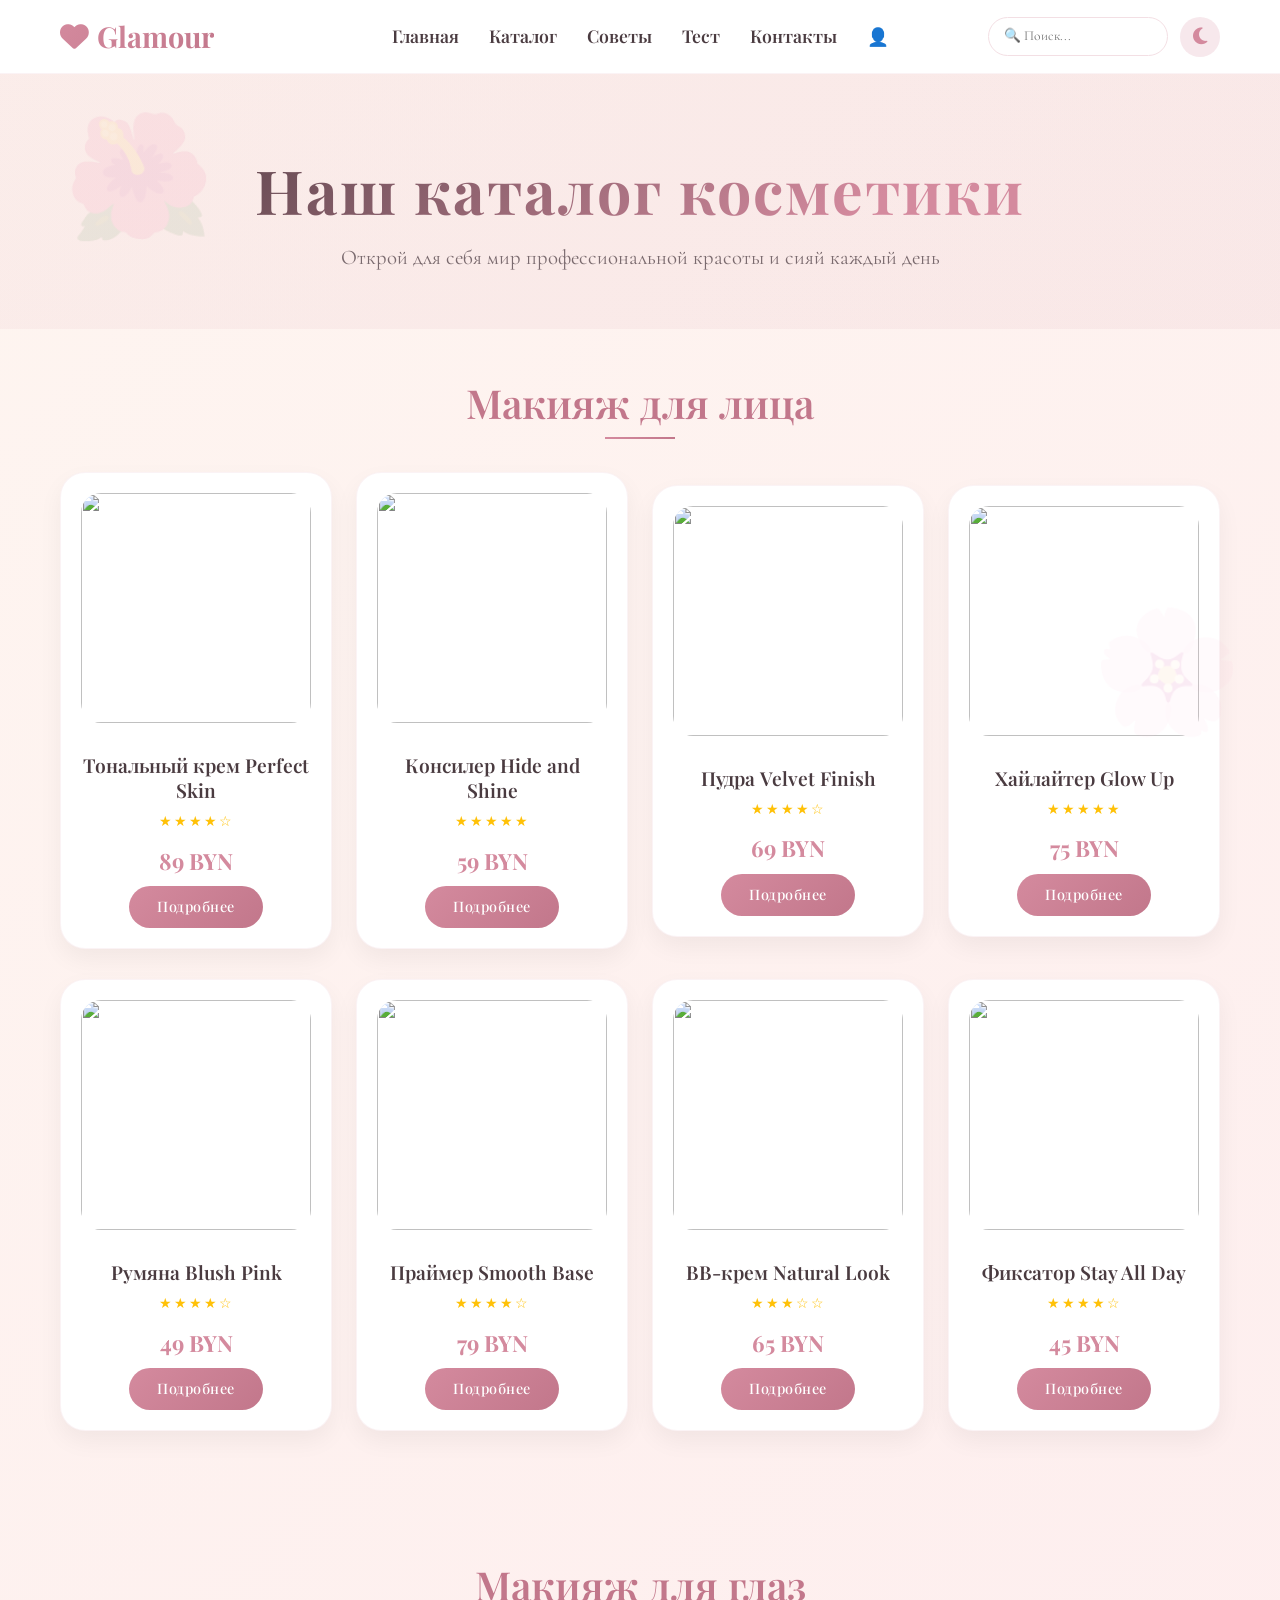
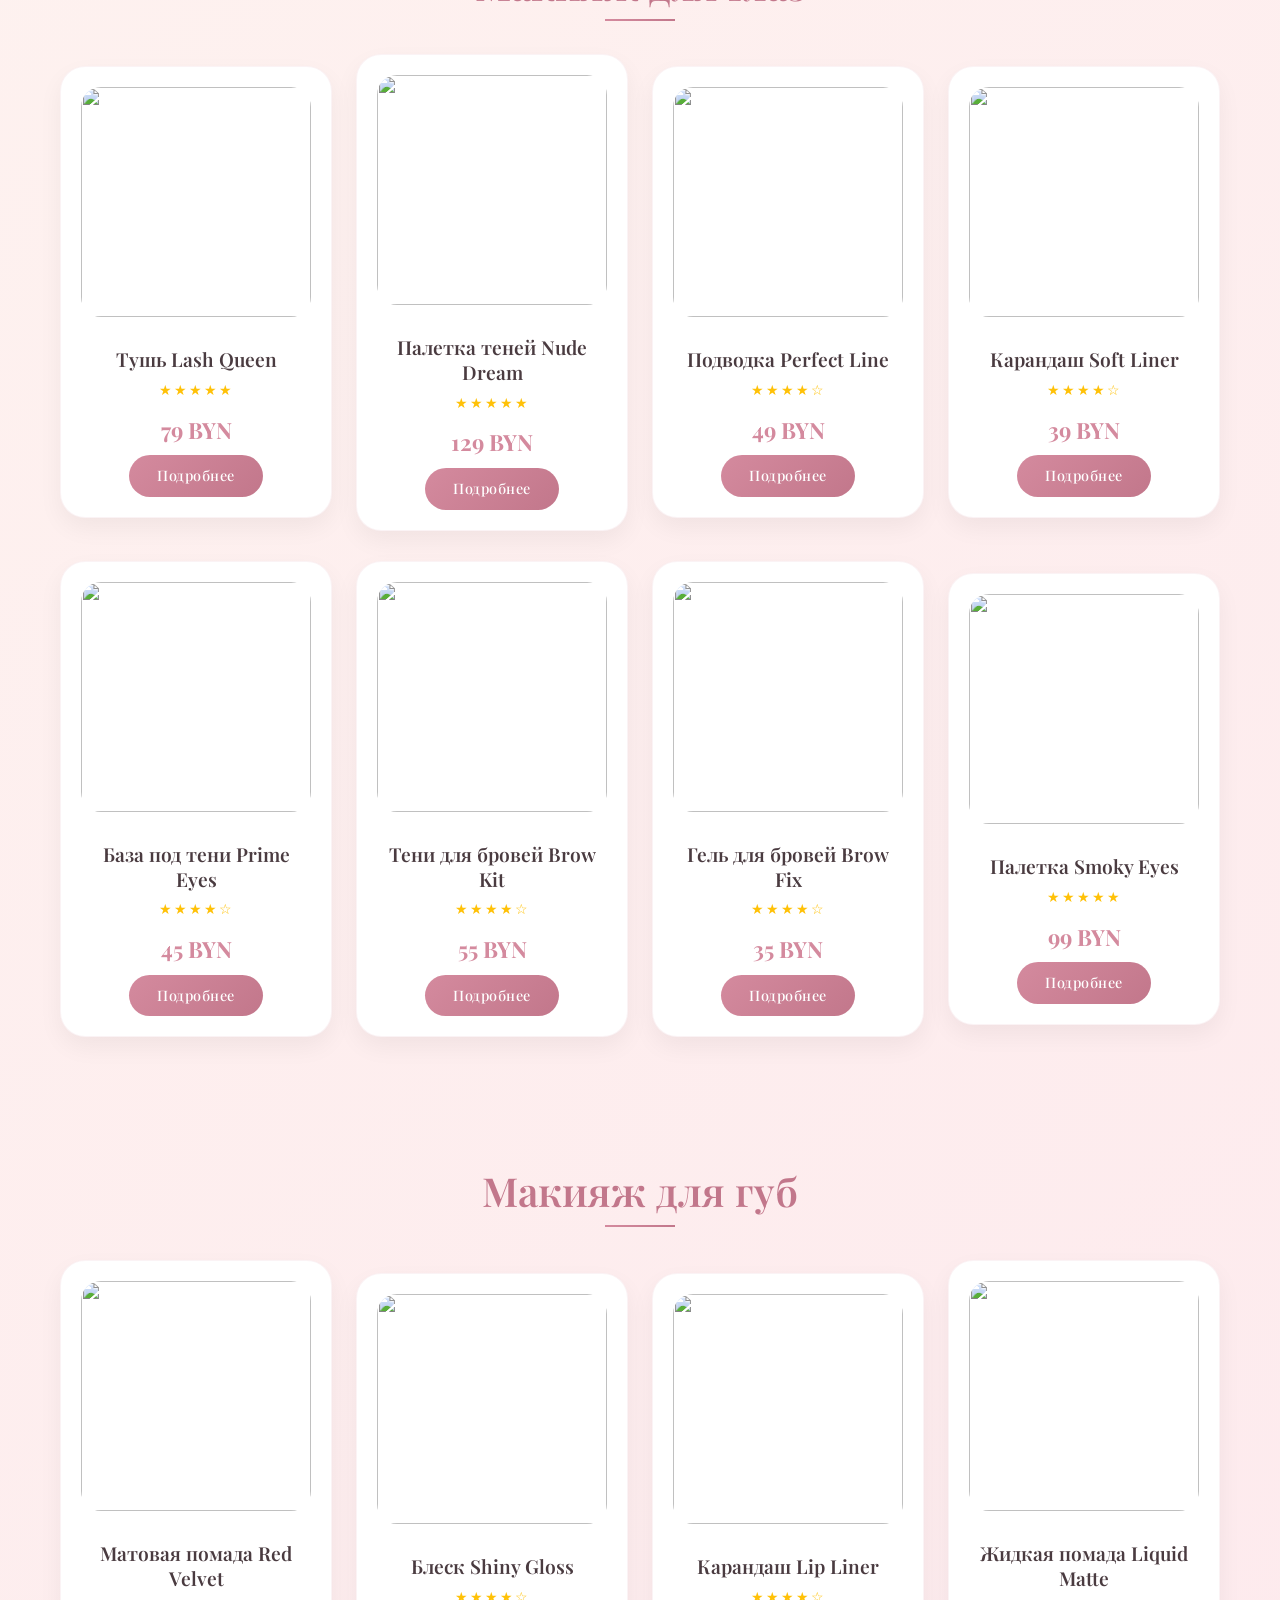
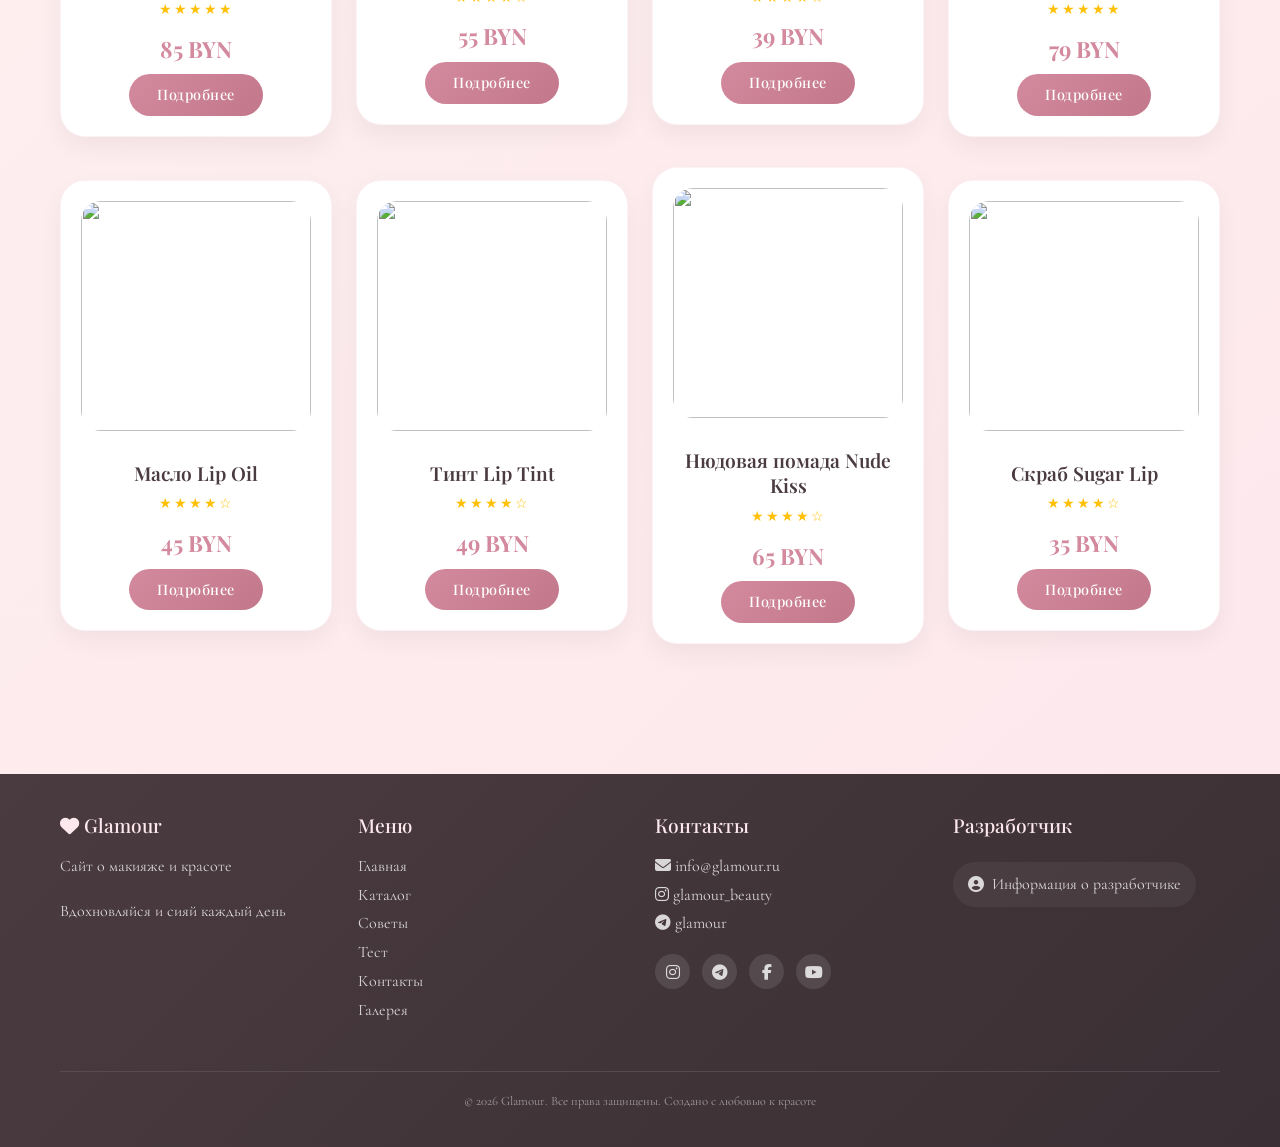
==== commit 50f70b9b: "Update catalog.html" ====
--- a/catalog.html
+++ b/catalog.html
@@ -375,51 +375,6 @@
         </div>
     </header>
 
-    <!-- Бегущая строка -->
-    <div class="marquee">
-        <div class="container" style="position: relative;">
-            <div class="marquee-box">
-                <div class="marquee-text" id="marqueeText">
-                    <span>✨ ЛАЙФХАК: Наноси консилер треугольником под глазами ✨</span>
-                    <span>🔥 ТРЕНД ВЕСНЫ 2026: вишнёвый макияж 🔥</span>
-                    <span>💄 ПРАВИЛО ОДНОГО АКЦЕНТА: яркие губы или глаза 💄</span>
-                    <span>💎 СМОКИ-АЙС ДЛЯ НАЧИНАЮЩИХ: смотри в разделе Советы 💎</span>
-                </div>
-            </div>
-            <div class="marquee-control-wrapper">
-                <button class="marquee-control-btn" id="marqueeControlBtn">
-                    <i class="fas fa-sliders-h"></i>
-                </button>
-                <div class="marquee-panel" id="marqueePanel">
-                    <h4><i class="fas fa-magic"></i> Управление строкой</h4>
-                    <div class="marquee-panel-group">
-                        <label>Направление</label>
-                        <div>
-                            <button class="dir-option active" data-dir="left">← Влево</button>
-                            <button class="dir-option" data-dir="right">Вправо →</button>
-                        </div>
-                    </div>
-                    <div class="marquee-panel-group">
-                        <label>Скорость</label>
-                        <input type="range" id="marqueeSpeed" min="5" max="30" step="1" value="15">
-                        <span id="speedValueDisplay" class="speed-value">15</span>
-                    </div>
-                    <div class="marquee-panel-group">
-                        <label>Стиль</label>
-                        <div>
-                            <button class="style-option active" data-style="0">🌸 Розовый</button>
-                            <button class="style-option" data-style="1">💜 Лаванда</button>
-                            <button class="style-option" data-style="2">🌿 Мятный</button>
-                        </div>
-                    </div>
-                    <div class="marquee-panel-group">
-                        <button id="marqueePauseBtn">⏸ Пауза</button>
-                    </div>
-                </div>
-            </div>
-        </div>
-    </div>
-
     <!-- Hero Section каталога -->
     <section class="catalog-hero">
         <div class="container">
@@ -496,7 +451,7 @@
     <script src="https://code.jquery.com/ui/1.13.2/jquery-ui.min.js"></script>
 
     <script>
-        // ===== ТЁМНАЯ ТЕМА (исправлена) =====
+        // ===== ТЁМНАЯ ТЕМА =====
         function toggleTheme() {
             if (document.body.classList.contains('dark-theme')) {
                 document.body.classList.remove('dark-theme');
@@ -516,7 +471,6 @@
             }
         }
 
-        // Вешаем событие на кнопку темы
         document.getElementById('themeToggleBtn').addEventListener('click', toggleTheme);
         loadTheme();
 
@@ -566,100 +520,6 @@
             }
         });
 
-        // ===== БЕГУЩАЯ СТРОКА =====
-        const marqueeText = document.getElementById('marqueeText');
-        let currentDirection = 'left';
-        let currentSpeed = 15;
-        let isPaused = false;
-        let currentStyle = 0;
-
-        const styles = [
-            { bg: 'linear-gradient(135deg, #d48a9e, #c2778b)' },
-            { bg: 'linear-gradient(135deg, #b8a9c9, #9b8bb5)' },
-            { bg: 'linear-gradient(135deg, #7ec8a5, #56ab7a)' }
-        ];
-
-        function updateMarquee() {
-            if (!marqueeText) return;
-            marqueeText.style.animation = 'none';
-            void marqueeText.offsetHeight;
-            if (!isPaused) {
-                const direction = currentDirection === 'left' ? 'normal' : 'reverse';
-                marqueeText.style.animation = `marqueeScroll ${currentSpeed}s linear infinite`;
-                marqueeText.style.animationDirection = direction;
-            }
-        }
-
-        function updateMarqueeStyle() {
-            const marqueeDiv = document.querySelector('.marquee');
-            if (marqueeDiv) {
-                marqueeDiv.style.background = styles[currentStyle].bg;
-            }
-        }
-
-        const controlBtn = document.getElementById('marqueeControlBtn');
-        const panel = document.getElementById('marqueePanel');
-
-        if (controlBtn && panel) {
-            controlBtn.addEventListener('click', function(e) {
-                e.stopPropagation();
-                panel.classList.toggle('open');
-            });
-        }
-
-        document.addEventListener('click', function(e) {
-            if (panel && controlBtn) {
-                if (!panel.contains(e.target) && !controlBtn.contains(e.target)) {
-                    panel.classList.remove('open');
-                }
-            }
-        });
-
-        document.querySelectorAll('.dir-option').forEach(btn => {
-            btn.addEventListener('click', function() {
-                document.querySelectorAll('.dir-option').forEach(b => b.classList.remove('active'));
-                this.classList.add('active');
-                currentDirection = this.dataset.dir;
-                updateMarquee();
-            });
-        });
-
-        const speedSlider = document.getElementById('marqueeSpeed');
-        const speedDisplay = document.getElementById('speedValueDisplay');
-        if (speedSlider && speedDisplay) {
-            speedSlider.addEventListener('input', function(e) {
-                currentSpeed = parseInt(e.target.value);
-                speedDisplay.textContent = currentSpeed;
-                updateMarquee();
-            });
-        }
-
-        document.querySelectorAll('.style-option').forEach(btn => {
-            btn.addEventListener('click', function() {
-                document.querySelectorAll('.style-option').forEach(b => b.classList.remove('active'));
-                this.classList.add('active');
-                currentStyle = parseInt(this.dataset.style);
-                updateMarqueeStyle();
-            });
-        });
-
-        const pauseBtn = document.getElementById('marqueePauseBtn');
-        if (pauseBtn) {
-            pauseBtn.addEventListener('click', function() {
-                isPaused = !isPaused;
-                if (isPaused) {
-                    this.innerHTML = '<i class="fas fa-play"></i> Старт';
-                    marqueeText.style.animationPlayState = 'paused';
-                } else {
-                    this.innerHTML = '<i class="fas fa-pause"></i> Пауза';
-                    marqueeText.style.animationPlayState = 'running';
-                }
-            });
-        }
-
-        updateMarquee();
-        updateMarqueeStyle();
-
         // ===== МОДАЛЬНОЕ ОКНО =====
         function showProductStructured(title, header, composition, benefits, howToUse, idealFor, imgUrl, price) {
             const modalContent = document.getElementById('modalContent');
@@ -767,213 +627,5 @@
             });
         }
     </script>
-<!-- ВЫДВИЖНАЯ ПАНЕЛЬ -->
-<button class="sidebar-toggle-btn" id="sidebarToggleBtn">
-    <i class="fas fa-gem"></i>
-</button>
-
-<div class="sidebar-overlay" id="sidebarOverlay"></div>
-
-<div class="sidebar" id="sidebar">
-    <div class="sidebar-header">
-        <h3><i class="fas fa-sparkles"></i> Бьюти-советы</h3>
-        <button class="sidebar-close" id="sidebarCloseBtn">&times;</button>
-    </div>
-    <div class="sidebar-content">
-        <div class="sidebar-section">
-            <h4><i class="fas fa-tips"></i> Совет дня</h4>
-            <p>✨ Наноси консилер треугольником под глазами — это визуально поднимает скулы и маскирует темные круги!</p>
-        </div>
-        
-        <div class="sidebar-section">
-            <h4><i class="fas fa-fire"></i> Тренд недели</h4>
-            <p>🔥 «Вишнёвый макияж» — помада и румяна в ягодных оттенках. Главный тренд весны 2026!</p>
-        </div>
-        
-        <div class="sidebar-tip">
-            <i class="fas fa-hand-peace"></i>
-            <div class="sidebar-tip-text">
-                <h5>Как выбрать помаду по цветотипу?</h5>
-                <p>Для "Зимы" — холодные винные оттенки, для "Весны" — коралловые и персиковые.</p>
-            </div>
-        </div>
-        
-        <div class="sidebar-tip">
-            <i class="fas fa-eye"></i>
-            <div class="sidebar-tip-text">
-                <h5>Смоки-айс за 5 минут</h5>
-                <p>Нанеси темные тени на внешний уголок и растушуй. Готово!</p>
-            </div>
-        </div>
-        
-        <div class="sidebar-tip">
-            <i class="fas fa-heart"></i>
-            <div class="sidebar-tip-text">
-                <h5>Уход перед макияжем</h5>
-                <p>Всегда увлажняй кожу за 10 минут до нанесения тонального крема.</p>
-            </div>
-        </div>
-        
-        <button class="sidebar-btn" onclick="window.location.href='tips.html'">
-            <i class="fas fa-book-open"></i> Все советы
-        </button>
-    </div>
-</div>
-<script>
-// ===== ВЫДВИЖНАЯ ПАНЕЛЬ =====
-const sidebar = document.getElementById('sidebar');
-const sidebarOverlay = document.getElementById('sidebarOverlay');
-const sidebarToggleBtn = document.getElementById('sidebarToggleBtn');
-const sidebarCloseBtn = document.getElementById('sidebarCloseBtn');
-
-function openSidebar() {
-    sidebar.classList.add('open');
-    sidebarOverlay.classList.add('active');
-    document.body.style.overflow = 'hidden';
-}
-
-function closeSidebar() {
-    sidebar.classList.remove('open');
-    sidebarOverlay.classList.remove('active');
-    document.body.style.overflow = '';
-}
-
-if (sidebarToggleBtn) sidebarToggleBtn.addEventListener('click', openSidebar);
-if (sidebarCloseBtn) sidebarCloseBtn.addEventListener('click', closeSidebar);
-if (sidebarOverlay) sidebarOverlay.addEventListener('click', closeSidebar);
-
-// ===== БЕГУЩАЯ СТРОКА (исправлено на 100%) =====
-(function() {
-    const marqueeText = document.getElementById('marqueeText');
-    if (!marqueeText) return;
-    
-    let currentDirection = 'left';
-    let currentSpeed = 15;
-    let isPaused = false;
-    let currentStyle = 0;
-    
-    const styles = [
-        { bg: 'linear-gradient(135deg, #d48a9e, #c2778b)' },
-        { bg: 'linear-gradient(135deg, #b8a9c9, #9b8bb5)' },
-        { bg: 'linear-gradient(135deg, #7ec8a5, #56ab7a)' }
-    ];
-    
-    function updateMarquee() {
-        marqueeText.style.animation = 'none';
-        void marqueeText.offsetHeight;
-        if (!isPaused) {
-            const direction = currentDirection === 'left' ? 'normal' : 'reverse';
-            marqueeText.style.animation = `marqueeScroll ${currentSpeed}s linear infinite`;
-            marqueeText.style.animationDirection = direction;
-        }
-    }
-    
-    function updateMarqueeStyle() {
-        const marqueeDiv = document.querySelector('.marquee');
-        if (marqueeDiv) {
-            marqueeDiv.style.background = styles[currentStyle].bg;
-        }
-    }
-    
-    const controlBtn = document.getElementById('marqueeControlBtn');
-    const panel = document.getElementById('marqueePanel');
-    
-    if (controlBtn && panel) {
-        controlBtn.addEventListener('click', function(e) {
-            e.stopPropagation();
-            panel.classList.toggle('open');
-        });
-    }
-    
-    document.addEventListener('click', function(e) {
-        if (panel && controlBtn) {
-            if (!panel.contains(e.target) && !controlBtn.contains(e.target)) {
-                panel.classList.remove('open');
-            }
-        }
-    });
-    
-    const dirOptions = document.querySelectorAll('.dir-option');
-    if (dirOptions.length) {
-        dirOptions.forEach(btn => {
-            btn.addEventListener('click', function() {
-                dirOptions.forEach(b => b.classList.remove('active'));
-                this.classList.add('active');
-                currentDirection = this.dataset.dir;
-                updateMarquee();
-            });
-        });
-    }
-    
-    const speedSlider = document.getElementById('marqueeSpeed');
-    const speedDisplay = document.getElementById('speedValueDisplay');
-    if (speedSlider && speedDisplay) {
-        speedSlider.addEventListener('input', function(e) {
-            currentSpeed = parseInt(e.target.value);
-            speedDisplay.textContent = currentSpeed;
-            updateMarquee();
-        });
-    }
-    
-    const styleOptions = document.querySelectorAll('.style-option');
-    if (styleOptions.length) {
-        styleOptions.forEach(btn => {
-            btn.addEventListener('click', function() {
-                styleOptions.forEach(b => b.classList.remove('active'));
-                this.classList.add('active');
-                currentStyle = parseInt(this.dataset.style);
-                updateMarqueeStyle();
-            });
-        });
-    }
-    
-    const pauseBtn = document.getElementById('marqueePauseBtn');
-    if (pauseBtn) {
-        pauseBtn.addEventListener('click', function() {
-            isPaused = !isPaused;
-            if (isPaused) {
-                this.innerHTML = '<i class="fas fa-play"></i> Старт';
-                marqueeText.style.animationPlayState = 'paused';
-            } else {
-                this.innerHTML = '<i class="fas fa-pause"></i> Пауза';
-                marqueeText.style.animationPlayState = 'running';
-            }
-        });
-    }
-    
-    updateMarquee();
-    updateMarqueeStyle();
-})();
-
-// ===== ТЁМНАЯ ТЕМА =====
-function toggleTheme() {
-    if (document.body.classList.contains('dark-theme')) {
-        document.body.classList.remove('dark-theme');
-        localStorage.setItem('theme', 'light');
-        const themeIcon = document.querySelector('.theme-toggle i');
-        if (themeIcon) themeIcon.className = 'fas fa-moon';
-    } else {
-        document.body.classList.add('dark-theme');
-        localStorage.setItem('theme', 'dark');
-        const themeIcon = document.querySelector('.theme-toggle i');
-        if (themeIcon) themeIcon.className = 'fas fa-sun';
-    }
-}
-
-function loadTheme() {
-    if (localStorage.getItem('theme') === 'dark') {
-        document.body.classList.add('dark-theme');
-        const themeIcon = document.querySelector('.theme-toggle i');
-        if (themeIcon) themeIcon.className = 'fas fa-sun';
-    }
-}
-
-// Привязываем тему к кнопке
-const themeBtn = document.querySelector('.theme-toggle');
-if (themeBtn) {
-    themeBtn.onclick = toggleTheme;
-}
-loadTheme();
-</script>
 </body>
-</html>+</html>
--- a/style.css
+++ b/style.css
@@ -62,15 +62,12 @@
 .col-md-3 {
     width: 25%;
 }
-
 .col-md-6 {
     width: 50%;
 }
-
 .col-6 {
     width: 50%;
 }
-
 .col-12 {
     width: 100%;
 }
@@ -689,7 +686,7 @@
     color: rgba(255, 255, 255, 0.5);
 }
 
-/* ===== БЕГУЩАЯ СТРОКА ===== */
+/* ===== БЕГУЩАЯ СТРОКА (ОДИН РАБОЧИЙ БЛОК) ===== */
 .marquee {
     background: linear-gradient(135deg, #d48a9e, #c2778b);
     padding: 8px 0;
@@ -702,7 +699,6 @@
     overflow: hidden;
     white-space: nowrap;
     width: calc(100% - 50px);
-    margin-right: 50px;
 }
 
 .marquee-text {
@@ -728,17 +724,17 @@
     animation-play-state: paused;
 }
 
-/* Кнопка управления */
+/* Кнопка управления (через чекбокс) */
 .marquee-control-wrapper {
     position: absolute;
     right: 10px;
     top: 50%;
     transform: translateY(-50%);
-    z-index: 10;
+    z-index: 100;
 }
 
 .marquee-control-btn {
-    background: rgba(255, 255, 255, 0.3);
+    background: rgba(255, 255, 255, 0.5);
     border: none;
     color: white;
     width: 36px;
@@ -753,8 +749,22 @@
 }
 
 .marquee-control-btn:hover {
-    background: rgba(255, 255, 255, 0.5);
+    background: rgba(255, 255, 255, 0.8);
     transform: scale(1.05);
+}
+
+/* Чекбокс для открытия панели */
+#marqueeMenuToggle {
+    position: absolute;
+    right: 10px;
+    top: 50%;
+    transform: translateY(-50%);
+    opacity: 0;
+    z-index: 2;
+    width: 36px;
+    height: 36px;
+    cursor: pointer;
+    margin: 0;
 }
 
 /* Панель управления */
@@ -767,17 +777,15 @@
     padding: 15px 20px;
     width: 230px;
     box-shadow: 0 10px 30px rgba(0, 0, 0, 0.2);
-    opacity: 0;
-    visibility: hidden;
-    transition: all 0.3s ease;
-    z-index: 100;
-    border: 1px solid rgba(212, 138, 158, 0.3);
-}
-
-.marquee-panel.open {
-    opacity: 1;
-    visibility: visible;
-    transform: translateY(5px);
+    display: none;
+    z-index: 99999;
+    border: 1px solid #d48a9e;
+}
+
+/* Когда чекбокс отмечен - показываем панель */
+#marqueeMenuToggle:checked ~ .marquee-panel,
+#marqueeMenuToggle:checked + .marquee-control-btn + .marquee-panel {
+    display: block !important;
 }
 
 .marquee-panel h4 {
@@ -786,7 +794,6 @@
     color: #c2778b;
     margin-bottom: 12px;
     text-align: center;
-    font-weight: 600;
 }
 
 .marquee-panel-group {
@@ -798,7 +805,6 @@
     color: #7a6a6e;
     display: block;
     margin-bottom: 6px;
-    font-weight: 600;
 }
 
 .marquee-panel-group button {
@@ -808,10 +814,8 @@
     border-radius: 20px;
     cursor: pointer;
     font-size: 0.7rem;
-    font-family: 'Playfair Display', serif;
+    margin-right: 6px;
     transition: all 0.2s;
-    margin-right: 6px;
-    margin-bottom: 4px;
 }
 
 .marquee-panel-group button:hover {
@@ -830,18 +834,12 @@
 }
 
 .speed-value {
-    display: inline-block;
     margin-left: 8px;
-    font-size: 0.7rem;
     color: #d48a9e;
     font-weight: bold;
 }
 
-/* Тёмная тема для бегущей строки */
-body.dark-theme .marquee {
-    background: linear-gradient(135deg, #4a3b40, #3a2f34);
-}
-
+/* Тёмная тема для панели */
 body.dark-theme .marquee-panel {
     background: #1e1e2e;
     border-color: #3a2f34;
@@ -858,9 +856,215 @@
     color: white;
 }
 
+/* ===== ВЫДВИЖНАЯ ПАНЕЛЬ (SIDEBAR) ===== */
+.sidebar {
+    position: fixed;
+    top: 0;
+    right: -400px;
+    width: 380px;
+    max-width: 90vw;
+    height: 100vh;
+    background: linear-gradient(145deg, #ffffff 0%, #fef8fa 100%);
+    box-shadow: -5px 0 30px rgba(0, 0, 0, 0.15);
+    z-index: 2000;
+    transition: right 0.4s cubic-bezier(0.2, 0.9, 0.4, 1.1);
+    display: flex;
+    flex-direction: column;
+    overflow-y: auto;
+    border-left: 4px solid #d48a9e;
+}
+
+body.dark-theme .sidebar {
+    background: linear-gradient(145deg, #1e1e2e 0%, #2a2a3e 100%);
+    border-left-color: #d48a9e;
+}
+
+.sidebar.open {
+    right: 0;
+}
+
+.sidebar-toggle-btn {
+    position: fixed;
+    right: 20px;
+    bottom: 80px;
+    width: 55px;
+    height: 55px;
+    border-radius: 50%;
+    background: linear-gradient(135deg, #d48a9e, #c2778b);
+    color: white;
+    border: none;
+    cursor: pointer;
+    box-shadow: 0 5px 20px rgba(212, 138, 158, 0.4);
+    z-index: 1001;
+    display: flex;
+    align-items: center;
+    justify-content: center;
+    font-size: 1.5rem;
+    transition: all 0.3s;
+}
+
+.sidebar-toggle-btn:hover {
+    transform: scale(1.1);
+    box-shadow: 0 8px 25px rgba(212, 138, 158, 0.5);
+}
+
+.sidebar-overlay {
+    position: fixed;
+    top: 0;
+    left: 0;
+    width: 100%;
+    height: 100%;
+    background: rgba(0, 0, 0, 0.5);
+    z-index: 1999;
+    opacity: 0;
+    visibility: hidden;
+    transition: all 0.3s;
+}
+
+.sidebar-overlay.active {
+    opacity: 1;
+    visibility: visible;
+}
+
+.sidebar-header {
+    padding: 25px;
+    border-bottom: 2px dashed #f3dfe4;
+    display: flex;
+    justify-content: space-between;
+    align-items: center;
+}
+
+.sidebar-header h3 {
+    font-family: 'Playfair Display', serif;
+    font-size: 1.5rem;
+    color: #c2778b;
+    margin: 0;
+}
+
+.sidebar-close {
+    background: none;
+    border: none;
+    font-size: 1.8rem;
+    cursor: pointer;
+    color: #d48a9e;
+    transition: all 0.3s;
+}
+
+.sidebar-close:hover {
+    transform: rotate(90deg);
+}
+
+.sidebar-content {
+    padding: 25px;
+    flex: 1;
+}
+
+.sidebar-section {
+    margin-bottom: 25px;
+    padding: 15px;
+    background: #fef5f0;
+    border-radius: 16px;
+    transition: all 0.3s;
+}
+
+body.dark-theme .sidebar-section {
+    background: #2a2a3e;
+}
+
+.sidebar-section:hover {
+    transform: translateX(-5px);
+}
+
+.sidebar-section h4 {
+    font-family: 'Playfair Display', serif;
+    color: #d48a9e;
+    margin-bottom: 10px;
+    font-size: 1.1rem;
+}
+
+.sidebar-section p {
+    color: #7a6a6e;
+    font-size: 0.9rem;
+    line-height: 1.5;
+}
+
+.sidebar-tip {
+    display: flex;
+    gap: 12px;
+    align-items: flex-start;
+    margin-bottom: 15px;
+    padding: 12px;
+    background: white;
+    border-radius: 12px;
+    transition: all 0.3s;
+}
+
+body.dark-theme .sidebar-tip {
+    background: #1e1e2e;
+}
+
+.sidebar-tip:hover {
+    transform: translateX(-5px);
+    box-shadow: 0 5px 15px rgba(212, 138, 158, 0.2);
+}
+
+.sidebar-tip i {
+    color: #d48a9e;
+    font-size: 1.2rem;
+    margin-top: 3px;
+}
+
+.sidebar-tip-text h5 {
+    font-family: 'Playfair Display', serif;
+    font-size: 0.9rem;
+    color: #4a3b40;
+    margin-bottom: 5px;
+}
+
+body.dark-theme .sidebar-tip-text h5 {
+    color: #ddd;
+}
+
+.sidebar-tip-text p {
+    font-size: 0.8rem;
+    color: #7a6a6e;
+}
+
+.sidebar-btn {
+    width: 100%;
+    padding: 12px;
+    background: linear-gradient(135deg, #d48a9e, #c2778b);
+    color: white;
+    border: none;
+    border-radius: 30px;
+    cursor: pointer;
+    font-family: 'Playfair Display', serif;
+    font-weight: 600;
+    margin-top: 20px;
+    transition: all 0.3s;
+}
+
+.sidebar-btn:hover {
+    transform: translateY(-3px);
+    box-shadow: 0 5px 20px rgba(212, 138, 158, 0.4);
+}
+
+@media (max-width: 480px) {
+    .sidebar {
+        width: 100%;
+        right: -100%;
+    }
+    .sidebar-toggle-btn {
+        width: 45px;
+        height: 45px;
+        font-size: 1.2rem;
+        bottom: 70px;
+        right: 15px;
+    }
+}
+
 /* ===== МОБИЛЬНАЯ АДАПТАЦИЯ (до 768px) ===== */
 @media (max-width: 768px) {
-    /* Бургер-меню */
     .burger-btn {
         display: flex;
         position: absolute;
@@ -868,7 +1072,6 @@
         right: 20px;
     }
     
-    /* Меню скрыто, появляется при клике */
     .nav-menu {
         display: none !important;
         position: absolute;
@@ -897,7 +1100,6 @@
         width: 100%;
     }
     
-    /* Подменю на телефоне - по клику */
     .dropdown-menu-sub {
         position: static;
         display: none;
@@ -915,7 +1117,6 @@
         font-size: 10px;
     }
     
-    /* Уменьшаем поиск на телефоне */
     .header-search input {
         width: 130px;
         font-size: 0.75rem;
@@ -926,17 +1127,14 @@
         font-size: 1.3rem;
     }
     
-    /* Бегущая строка на телефоне */
     .marquee-text span {
         margin: 0 20px;
         font-size: 0.75rem;
     }
     .marquee-box {
         width: calc(100% - 40px);
-        margin-right: 40px;
-    }
-    
-    /* Секции */
+    }
+    
     .hero { padding: 30px 0 20px; }
     .section-title { margin-bottom: 30px; }
     .category-img { width: 150px; height: 150px; }
@@ -975,14 +1173,8 @@
 
 /* ===== АНИМАЦИИ ===== */
 @keyframes fadeInUp {
-    from {
-        opacity: 0;
-        transform: translateY(30px);
-    }
-    to {
-        opacity: 1;
-        transform: translateY(0);
-    }
+    from { opacity: 0; transform: translateY(30px); }
+    to { opacity: 1; transform: translateY(0); }
 }
 
 @keyframes sparkle {
@@ -1142,3 +1334,12 @@
     border-radius: 50px;
     box-shadow: 0 8px 20px rgba(212, 138, 158, 0.3);
 }
+/* Гарантированная работа панели */
+#marqueeMenuToggle:checked ~ .marquee-panel,
+#marqueeMenuToggle:checked + .marquee-control-btn + .marquee-panel {
+    display: block !important;
+}
+
+.marquee-panel {
+    display: none;
+}
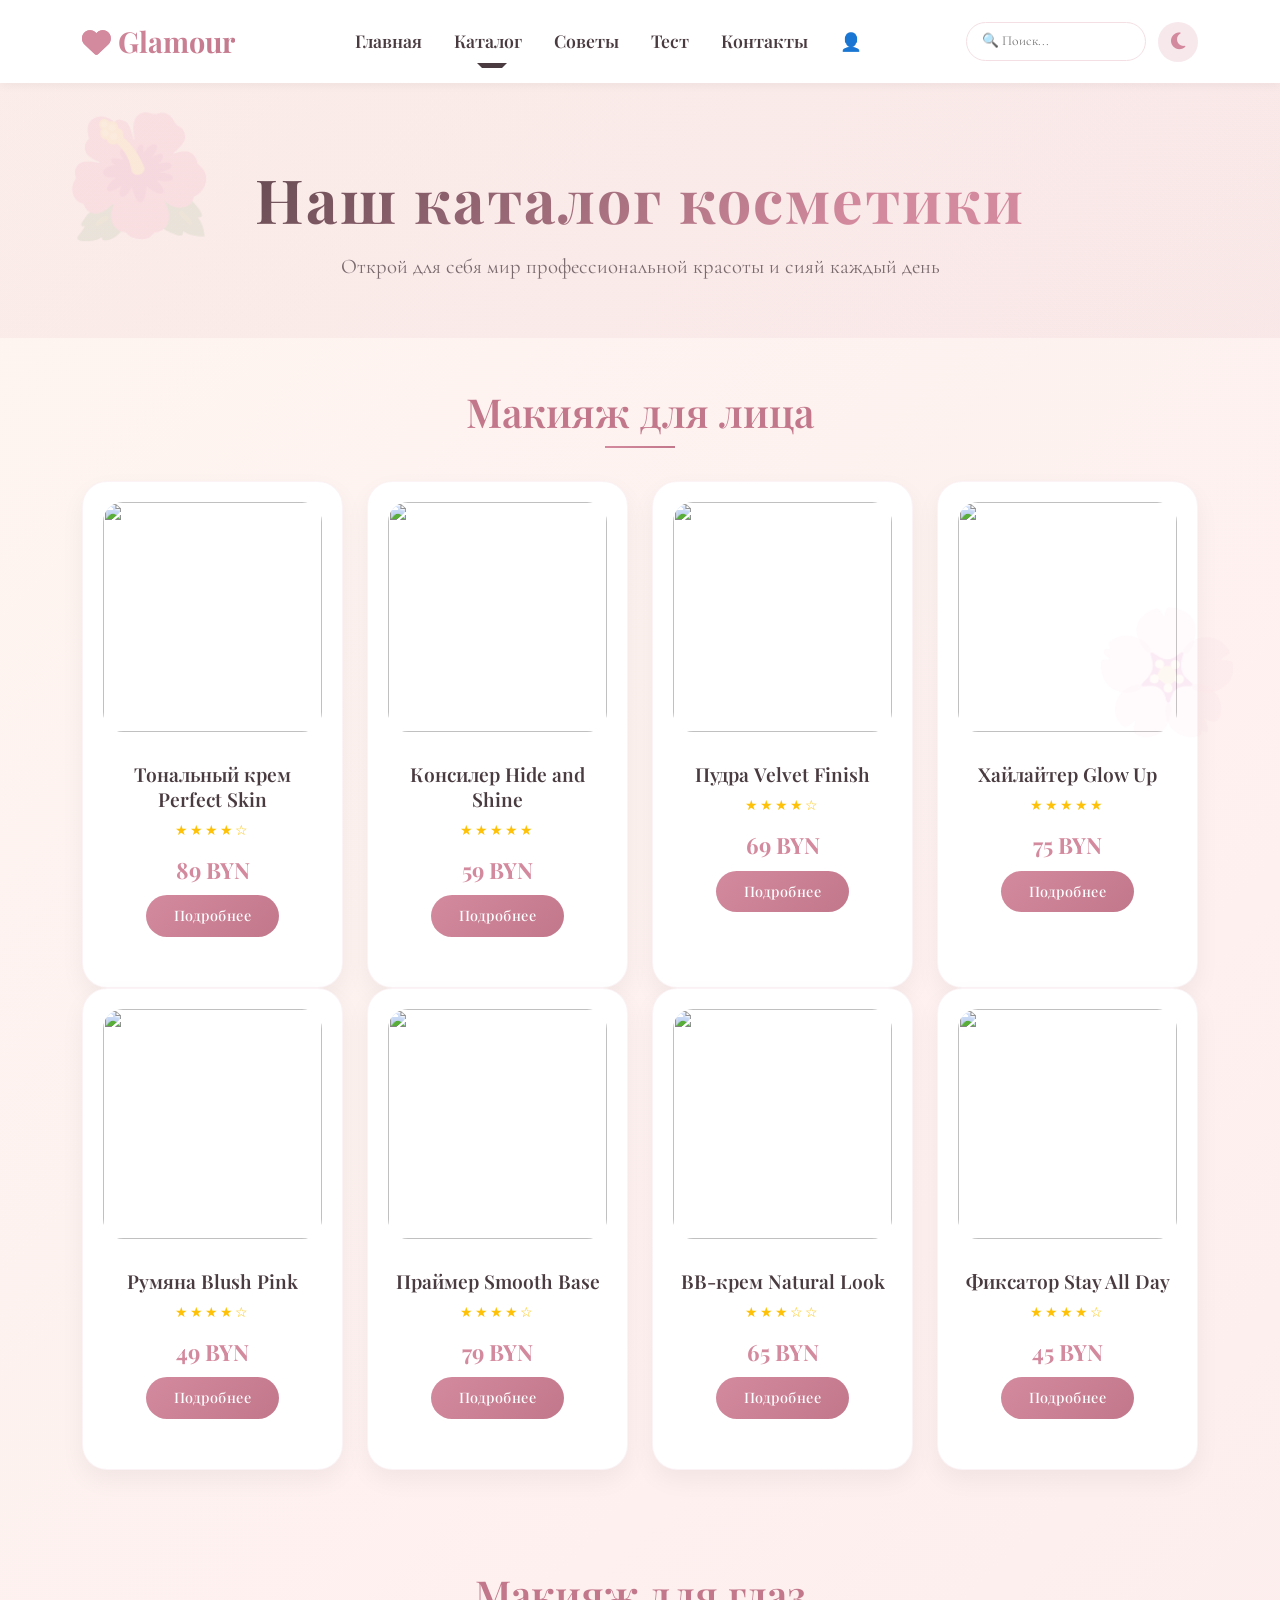
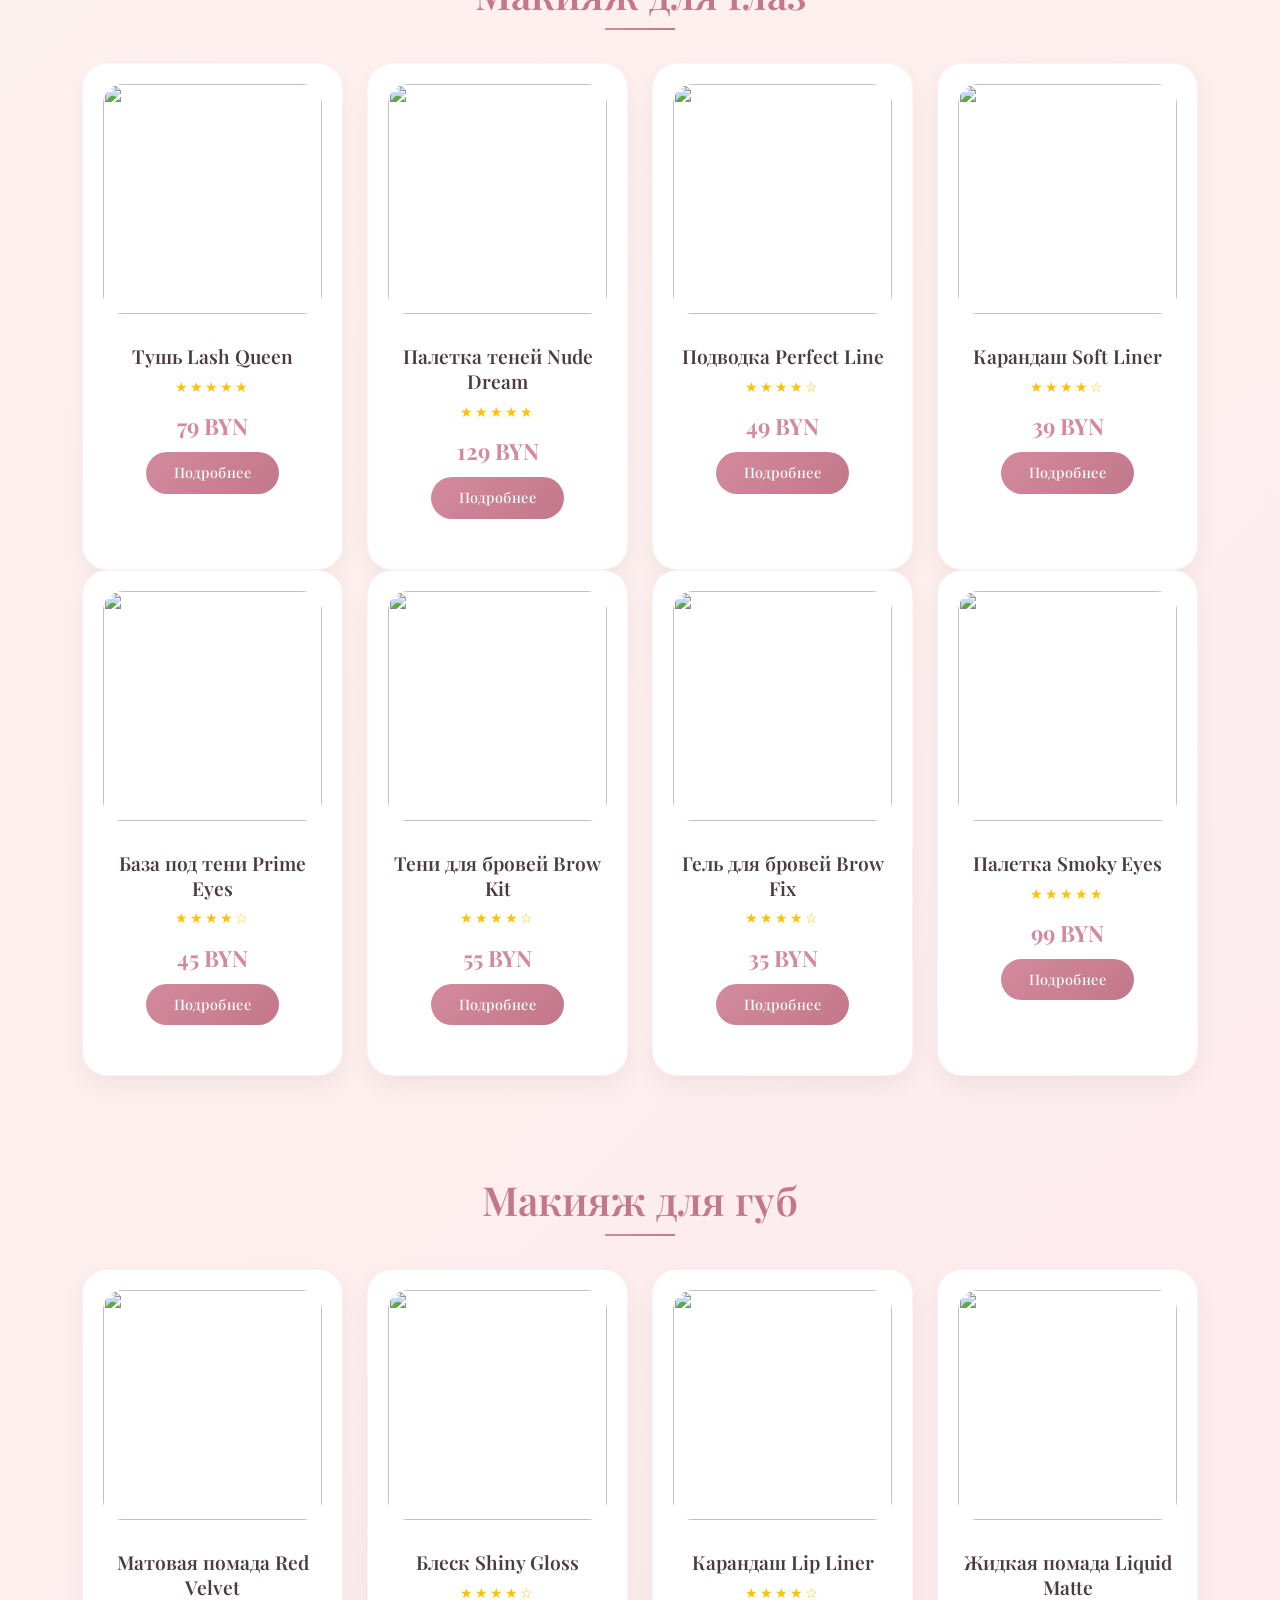
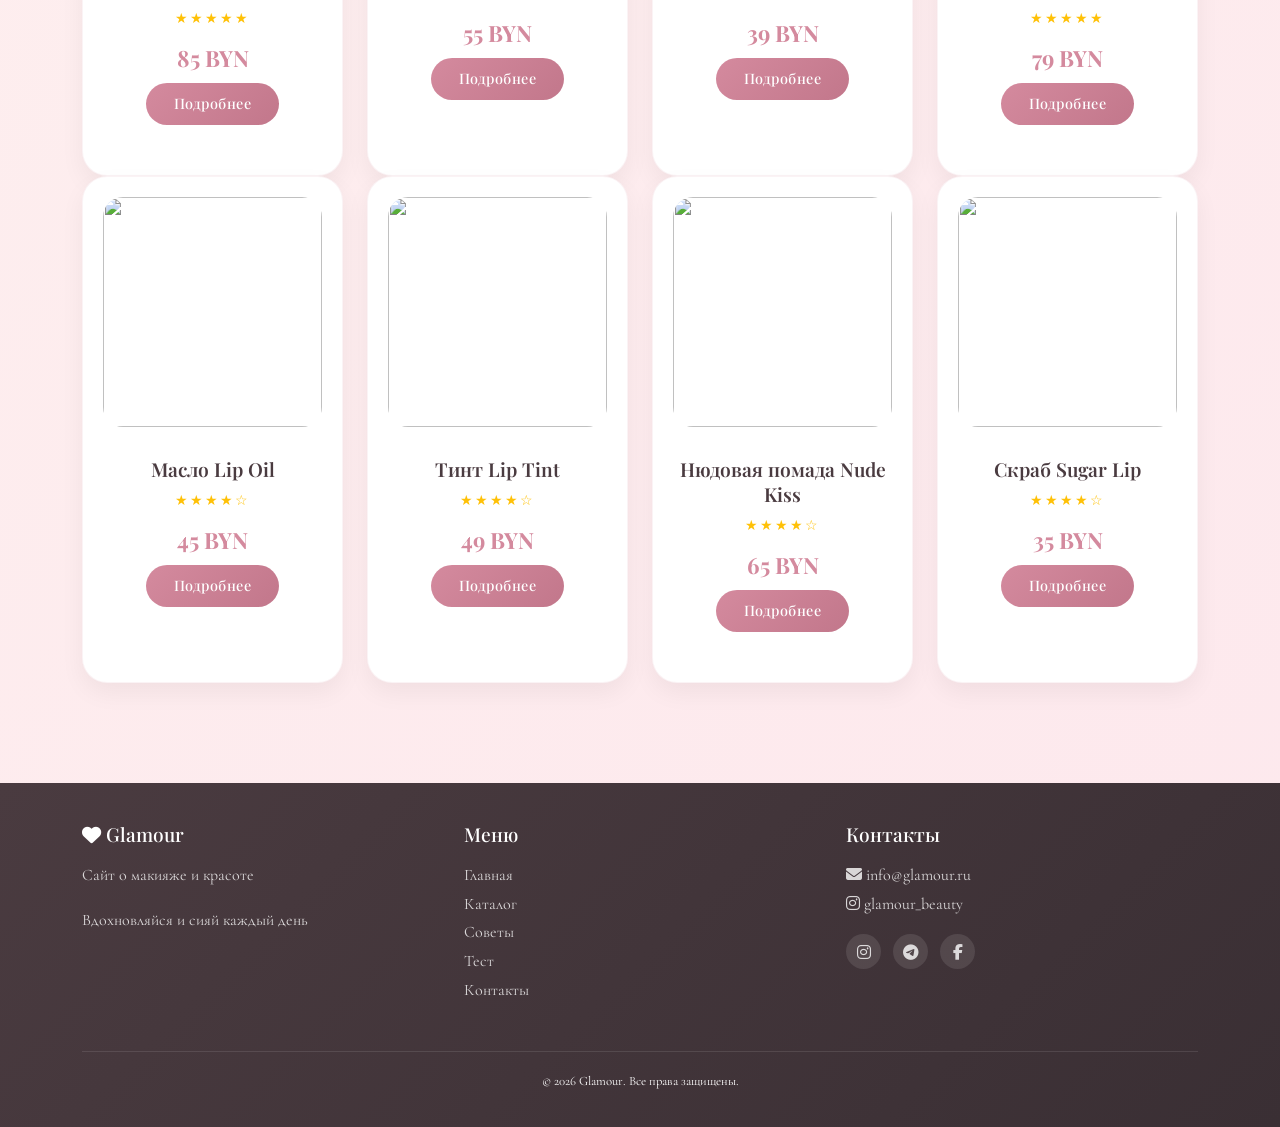
==== commit d298f198: "Update catalog.html" ====
--- a/catalog.html
+++ b/catalog.html
@@ -11,15 +11,190 @@
     <link rel="stylesheet" href="https://cdnjs.cloudflare.com/ajax/libs/font-awesome/6.4.0/css/all.min.css">
     <!-- Google Fonts -->
     <link href="https://fonts.googleapis.com/css2?family=Playfair+Display:wght@400;500;600;700;800&family=Cormorant+Garamond:wght@300;400;500;600;700&display=swap" rel="stylesheet">
-    <!-- jQuery UI CSS -->
-    <link rel="stylesheet" href="https://code.jquery.com/ui/1.13.2/themes/smoothness/jquery-ui.css">
-    <!-- ЕДИНЫЙ CSS -->
-    <link rel="stylesheet" href="style.css">
     
     <style>
-        /* ===== ТОЛЬКО УНИКАЛЬНЫЕ СТИЛИ ДЛЯ СТРАНИЦЫ КАТАЛОГА ===== */
+        /* ===== ОСНОВНЫЕ СТИЛИ ===== */
+        body {
+            font-family: 'Cormorant Garamond', serif;
+            background: linear-gradient(135deg, #fef5f0 0%, #fde8ed 100%);
+            min-height: 100vh;
+        }
+
+        body.dark-theme {
+            background: linear-gradient(135deg, #1a1a2e 0%, #16213e 100%);
+        }
+
+        /* Декоративные элементы */
+        .decoration {
+            position: fixed;
+            pointer-events: none;
+            opacity: 0.08;
+            z-index: 0;
+            font-size: 120px;
+        }
+        .decoration-1 { top: 10%; left: 5%; animation: float 8s ease-in-out infinite; }
+        .decoration-2 { bottom: 15%; right: 3%; animation: float 10s ease-in-out infinite reverse; }
+        @keyframes float {
+            0%, 100% { transform: translateY(0px) rotate(0deg); }
+            50% { transform: translateY(-30px) rotate(5deg); }
+        }
+
+        /* ===== BOOTSTRAP NAVBAR ===== */
+        .navbar {
+            background: rgba(255, 255, 255, 0.95) !important;
+            backdrop-filter: blur(10px);
+            box-shadow: 0 2px 10px rgba(0,0,0,0.05);
+            padding: 15px 0;
+        }
+
+        body.dark-theme .navbar {
+            background: rgba(0, 0, 0, 0.95) !important;
+        }
+
+        .navbar-brand {
+            font-family: 'Playfair Display', serif;
+            font-size: 1.8rem;
+            font-weight: 700;
+            background: linear-gradient(135deg, #d48a9e, #c2778b);
+            -webkit-background-clip: text;
+            -webkit-text-fill-color: transparent;
+        }
+
+        .navbar-brand i {
+            color: #d48a9e;
+            -webkit-text-fill-color: #d48a9e;
+        }
+
+        .navbar-toggler {
+            border: none;
+            padding: 0.5rem;
+        }
+
+        .navbar-toggler:focus {
+            box-shadow: none;
+        }
+
+        .navbar-toggler-icon-custom {
+            color: #d48a9e;
+            font-size: 1.8rem;
+        }
+
+        .nav-link {
+            color: #4a3b40 !important;
+            font-family: 'Playfair Display', serif;
+            font-weight: 600;
+            font-size: 1.1rem;
+            padding: 0.5rem 1rem !important;
+            transition: all 0.3s;
+            position: relative;
+        }
+
+        body.dark-theme .nav-link {
+            color: #ddd !important;
+        }
+
+        .nav-link:hover {
+            color: #d48a9e !important;
+        }
+
+        /* Только черточка для активного пункта, без изменения цвета */
+                body.dark-theme .nav-link.active {
+            color: #ddd !important;
+        }
+
         
-        /* Hero Section каталога */
+        /* Выпадающее меню */
+        .dropdown-menu {
+            background: white;
+            border-radius: 12px;
+            border: none;
+            box-shadow: 0 10px 25px rgba(0, 0, 0, 0.1);
+            padding: 10px 0;
+            margin-top: 10px;
+        }
+
+        body.dark-theme .dropdown-menu {
+            background: #1e1e2e;
+        }
+
+        .dropdown-item {
+            font-family: 'Cormorant Garamond', serif;
+            font-weight: 500;
+            font-size: 1rem;
+            padding: 8px 20px;
+            color: #4a3b40;
+            transition: all 0.2s;
+        }
+
+        body.dark-theme .dropdown-item {
+            color: #ddd;
+        }
+
+        .dropdown-item:hover {
+            background: #fde8ed;
+            color: #d48a9e;
+            transform: translateX(5px);
+        }
+
+        body.dark-theme .dropdown-item:hover {
+            background: #2a2a3e;
+        }
+
+        /* Поиск и тема */
+        .header-actions {
+            display: flex;
+            align-items: center;
+            gap: 12px;
+        }
+
+        .header-search {
+            position: relative;
+        }
+
+        .header-search input {
+            padding: 8px 15px;
+            border: 1px solid #f3dfe4;
+            border-radius: 30px;
+            font-size: 0.85rem;
+            width: 180px;
+            outline: none;
+            transition: all 0.3s;
+            font-family: 'Cormorant Garamond', serif;
+        }
+
+        body.dark-theme .header-search input {
+            background: #2a2a3e;
+            border-color: #3a2f34;
+            color: white;
+        }
+
+        .header-search input:focus {
+            width: 220px;
+            border-color: #d48a9e;
+            box-shadow: 0 0 0 2px rgba(212, 138, 158, 0.1);
+        }
+
+        .theme-toggle {
+            background: rgba(212, 138, 158, 0.2);
+            border: none;
+            border-radius: 50%;
+            width: 40px;
+            height: 40px;
+            cursor: pointer;
+            font-size: 1.2rem;
+            transition: all 0.3s;
+            color: #d48a9e;
+            display: flex;
+            align-items: center;
+            justify-content: center;
+        }
+
+        .theme-toggle:hover {
+            transform: scale(1.1);
+            background: rgba(212, 138, 158, 0.4);
+        }
+
+        /* ===== Hero Section ===== */
         .catalog-hero { 
             padding: 80px 0 40px; 
             text-align: center; 
@@ -34,19 +209,14 @@
             margin-bottom: 15px; 
             font-weight: 700; 
             letter-spacing: 2px; 
-            animation: fadeInUp 0.8s ease-out; 
         }
         .catalog-hero p { 
             font-family: 'Cormorant Garamond', serif; 
             font-size: 1.3rem; 
             color: #7a6a6e; 
-            font-weight: 400; 
-            animation: fadeInUp 0.8s ease-out 0.2s forwards; 
-            opacity: 0; 
-            animation-fill-mode: forwards; 
-        }
-
-        /* Категории */
+        }
+
+        /* ===== КАТАЛОГ ТОВАРОВ ===== */
         .category-section { 
             padding: 50px 0; 
         }
@@ -84,6 +254,10 @@
             border: 1px solid rgba(212, 138, 158, 0.1); 
             height: 100%; 
         }
+        body.dark-theme .product-card {
+            background: #1e1e2e;
+            border-color: #3a2f34;
+        }
         .product-card:hover { 
             transform: translateY(-12px); 
             box-shadow: 0 25px 45px rgba(212, 138, 158, 0.25); 
@@ -107,6 +281,9 @@
             color: #4a3b40; 
             margin: 12px 0 8px; 
             line-height: 1.3; 
+        }
+        body.dark-theme .product-title {
+            color: #ddd;
         }
         .product-price { 
             font-family: 'Playfair Display', serif; 
@@ -137,6 +314,62 @@
         .btn-detail:hover { 
             transform: scale(1.05); 
             box-shadow: 0 5px 15px rgba(212, 138, 158, 0.4); 
+        }
+
+        /* Footer */
+        .footer {
+            background: linear-gradient(135deg, #4a3b40, #3a2f34);
+            color: white;
+            padding: 40px 0 20px;
+            margin-top: 50px;
+        }
+        .footer-content {
+            display: grid;
+            grid-template-columns: repeat(auto-fit, minmax(200px, 1fr));
+            gap: 30px;
+            margin-bottom: 30px;
+        }
+        .footer-section h3 {
+            font-family: 'Playfair Display', serif;
+            margin-bottom: 15px;
+            font-size: 1.2rem;
+        }
+        .footer-section p, .footer-section a {
+            color: rgba(255, 255, 255, 0.8);
+            text-decoration: none;
+            line-height: 1.8;
+        }
+        .footer-section a:hover {
+            color: #d48a9e;
+        }
+        .footer-section ul {
+            list-style: none;
+            padding: 0;
+        }
+        .social-icons {
+            display: flex;
+            gap: 12px;
+            margin-top: 15px;
+        }
+        .social-icons a {
+            width: 35px;
+            height: 35px;
+            background: rgba(255, 255, 255, 0.1);
+            border-radius: 50%;
+            display: flex;
+            align-items: center;
+            justify-content: center;
+            transition: all 0.3s;
+        }
+        .social-icons a:hover {
+            background: #d48a9e;
+            transform: translateY(-3px);
+        }
+        .footer-bottom {
+            text-align: center;
+            padding-top: 20px;
+            border-top: 1px solid rgba(255, 255, 255, 0.1);
+            font-size: 0.8rem;
         }
 
         /* Модальное окно */
@@ -165,11 +398,10 @@
             animation: fadeInUp 0.4s cubic-bezier(0.2, 0.9, 0.4, 1.1);
             box-shadow: 0 35px 60px rgba(212, 138, 158, 0.4);
             border: 1px solid rgba(212, 138, 158, 0.3);
-            scrollbar-width: thin;
-        }
-        .modal-content::-webkit-scrollbar { width: 5px; }
-        .modal-content::-webkit-scrollbar-track { background: #fde8ed; border-radius: 10px; }
-        .modal-content::-webkit-scrollbar-thumb { background: #d48a9e; border-radius: 10px; }
+        }
+        body.dark-theme .modal-content {
+            background: linear-gradient(145deg, #1e1e2e 0%, #2a2a3e 100%);
+        }
         .modal-header { 
             display: flex; 
             justify-content: space-between; 
@@ -221,6 +453,9 @@
             margin-bottom: 16px; 
             border-left: 4px solid #d48a9e; 
         }
+        body.dark-theme .info-section {
+            background: #2a2a3e;
+        }
         .info-section h4 { 
             font-family: 'Playfair Display', serif; 
             font-size: 1.2rem; 
@@ -236,6 +471,9 @@
             color: #4a3b40; 
             line-height: 1.5; 
             margin: 0; 
+        }
+        body.dark-theme .info-section p {
+            color: #ddd;
         }
         .benefits-list { 
             list-style: none; 
@@ -251,6 +489,10 @@
             align-items: center; 
             gap: 10px; 
             border-bottom: 1px solid #f3dfe4; 
+        }
+        body.dark-theme .benefits-list li {
+            color: #ddd;
+            border-color: #3a2f34;
         }
         .benefits-list li:last-child { 
             border-bottom: none; 
@@ -278,7 +520,26 @@
             box-shadow: 0 8px 20px rgba(212, 138, 158, 0.3); 
         }
 
-        /* Медиазапросы для каталога */
+        /* Адаптивность */
+        @media (max-width: 991px) {
+            .navbar-collapse {
+                background: white;
+                padding: 15px;
+                border-radius: 15px;
+                margin-top: 10px;
+                box-shadow: 0 10px 30px rgba(0,0,0,0.1);
+            }
+            body.dark-theme .navbar-collapse {
+                background: #1e1e2e;
+            }
+            .nav-link.active::after {
+                display: none;
+            }
+            .header-search input { 
+                width: 130px; 
+            }
+        }
+
         @media (max-width: 768px) {
             .catalog-hero h1 { 
                 font-size: 2.2rem; 
@@ -320,62 +581,86 @@
                 font-size: 0.8rem;
             }
         }
+.nav-link.active {
+    color: #4a3b40 !important;
+    position: relative;
+}
+
+.nav-link.active::after {
+content: '' !important;
+    position: absolute !important;
+    bottom: -5px !important;
+    left: 50% !important;
+    transform: translateX(-50%) !important;
+    width: 30px !important;
+    height: 2px !important;
+    background: linear-gradient(90deg, #d48a9e, #c2778b) !important;
+
+}
+
+/* Тёмная тема */
+body.dark-theme .nav-link.active {
+    color: #ddd !important;
+}
     </style>
 </head>
 <body>
 
-    <!-- Декоративные элементы -->
     <div class="decoration decoration-1">🌺</div>
     <div class="decoration decoration-2">🌸</div>
 
-    <!-- Header -->
-    <header class="header">
+    <!-- ===== NAVBAR ===== -->
+    <nav class="navbar navbar-expand-md sticky-top">
         <div class="container">
-            <div class="row align-items-center">
-                <div class="col-md-3">
-                    <a href="make.html" class="logo">
-                        <i class="fas fa-heart"></i>
-                        <span>Glamour</span>
-                    </a>
-                    <button class="burger-btn" id="burgerBtn">
-                        <i class="fas fa-bars"></i>
+            <a class="navbar-brand" href="make.html">
+                <i class="fas fa-heart"></i> Glamour
+            </a>
+
+            <button class="navbar-toggler" type="button" data-bs-toggle="collapse" data-bs-target="#navbarGlamour">
+                <i class="fas fa-bars navbar-toggler-icon-custom"></i>
+            </button>
+
+            <div class="collapse navbar-collapse" id="navbarGlamour">
+                <ul class="navbar-nav mx-auto mb-2 mb-md-0">
+                    <li class="nav-item">
+                        <a class="nav-link" href="make.html">Главная</a>
+                    </li>
+                    <li class="nav-item dropdown">
+                        <a class="nav-link dropdown-toggle" href="catalog.html" role="button" data-bs-toggle="dropdown">
+                            Каталог
+                        </a>
+                        <ul class="dropdown-menu">
+                            <li><a class="dropdown-item" href="catalog.html#face">💄 Для лица</a></li>
+                            <li><a class="dropdown-item" href="catalog.html#eyes">👁️ Для глаз</a></li>
+                            <li><a class="dropdown-item" href="catalog.html#lips">💋 Для губ</a></li>
+                        </ul>
+                    </li>
+                    <li class="nav-item">
+                        <a class="nav-link" href="tips.html">Советы</a>
+                    </li>
+                    <li class="nav-item">
+                        <a class="nav-link" href="test.html">Тест</a>
+                    </li>
+                    <li class="nav-item">
+                        <a class="nav-link" href="contacts.html">Контакты</a>
+                    </li>
+                    <li class="nav-item">
+                        <a class="nav-link" href="register.html">👤</a>
+                    </li>
+                </ul>
+
+                <div class="header-actions">
+                    <div class="header-search">
+                        <input type="text" id="globalSearchInput" placeholder="🔍 Поиск..." autocomplete="off">
+                    </div>
+                    <button class="theme-toggle" id="themeToggleBtn">
+                        <i class="fas fa-moon"></i>
                     </button>
-                </div>
-                <div class="col-md-6">
-                    <nav>
-                        <ul class="nav-menu justify-content-center" id="navMenu">
-                            <li><a href="make.html">Главная</a></li>
-                            <li class="dropdown">
-                                <a href="catalog.html">Каталог</a>
-                                <ul class="dropdown-menu-sub">
-                                    <li><a href="catalog.html#face">💄 Для лица</a></li>
-                                    <li><a href="catalog.html#eyes">👁️ Для глаз</a></li>
-                                    <li><a href="catalog.html#lips">💋 Для губ</a></li>
-                                </ul>
-                            </li>
-                            <li><a href="tips.html">Советы</a></li>
-                            <li><a href="test.html">Тест</a></li>
-                            <li><a href="contacts.html">Контакты</a></li>
-                            <li><a href="register.html">👤</a></li>
-                        </ul>
-                    </nav>
-                </div>
-                <div class="col-md-3">
-                    <div class="header-actions justify-content-end" style="display: flex; align-items: center; gap: 12px;">
-                        <div class="header-search">
-                            <input type="text" id="globalSearchInput" placeholder="🔍 Поиск..." autocomplete="off">
-                            <div id="globalSearchResults" class="search-dropdown"></div>
-                        </div>
-                        <button class="theme-toggle" id="themeToggleBtn">
-                            <i class="fas fa-moon"></i>
-                        </button>
-                    </div>
                 </div>
             </div>
         </div>
-    </header>
-
-    <!-- Hero Section каталога -->
+    </nav>
+
     <section class="catalog-hero">
         <div class="container">
             <h1>Наш каталог косметики</h1>
@@ -384,74 +669,97 @@
     </section>
 
     <div class="container">
-        <!-- ЛИЦО -->
+        <!-- ЛИЦО (8 товаров) -->
         <div id="face" class="category-section">
             <div class="text-center"><h2 class="category-title">Макияж для лица</h2></div>
             <div class="row">
-                <div class="col-md-3 col-sm-6"><div class="product-card"><img src="https://th.bing.com/th/id/OIP.lyq2x-JiC6a6qxjt0bG45gHaHa?w=180&h=180&c=7&r=0&o=5&dpr=1.3&pid=1.7" class="product-img"><h3 class="product-title">Тональный крем Perfect Skin</h3><div class="rating">★★★★☆</div><div class="product-price">89 BYN</div><button class="btn-detail" onclick='showProductStructured("Тональный крем Perfect Skin", "✨ ЛЕГКОЕ ПОКРЫТИЕ С SPF 15 ✨", "Гиалуроновая кислота, витамин E, SPF 15 фильтры", ["Увлажняет и выравнивает тон кожи", "Не забивает поры", "Подходит для всех типов кожи", "Стойкость до 12 часов"], "Нанесите на очищенную и увлажненную кожу. Распределите спонжем от центра лица к периферии.", "Ежедневного использования. Создает эффект \"второй кожи\"", "https://th.bing.com/th/id/OIP.lyq2x-JiC6a6qxjt0bG45gHaHa?w=180&h=180&c=7&r=0&o=5&dpr=1.3&pid=1.7", 89)'>Подробнее</button></div></div>
-                <div class="col-md-3 col-sm-6"><div class="product-card"><img src="https://th.bing.com/th/id/OIP.RPXX7PX_GIYwDLOTq5Q5MwHaIy?w=161&h=191&c=7&r=0&o=5&dpr=1.3&pid=1.7" class="product-img"><h3 class="product-title">Консилер Hide and Shine</h3><div class="rating">★★★★★</div><div class="product-price">59 BYN</div><button class="btn-detail" onclick='showProductStructured("Консилер Hide and Shine", "✨ МАКСИМАЛЬНОЕ ПЕРЕКРЫТИЕ ✨", "Кофеин, витамин C, светоотражающие частицы", ["Маскирует темные круги и покраснения", "Стойкая формула до 12 часов", "Не скатывается в складки", "Увлажняет область вокруг глаз"], "Нанесите точечно на проблемные зоны, растушуйте подушечками пальцев.", "Маскировки синяков под глазами, акне и пигментации", "https://th.bing.com/th/id/OIP.RPXX7PX_GIYwDLOTq5Q5MwHaIy?w=161&h=191&c=7&r=0&o=5&dpr=1.3&pid=1.7", 59)'>Подробнее</button></div></div>
-                <div class="col-md-3 col-sm-6"><div class="product-card"><img src="https://th.bing.com/th/id/OIP.Q6Ob9V7Ksu_Wq51_ptdzYQAAAA?w=173&h=180&c=7&r=0&o=5&dpr=1.3&pid=1.7" class="product-img"><h3 class="product-title">Пудра Velvet Finish</h3><div class="rating">★★★★☆</div><div class="product-price">69 BYN</div><button class="btn-detail" onclick='showProductStructured("Пудра Velvet Finish", "✨ БАРХАТИСТАЯ МАТОВОСТЬ ✨", "Рисовая пудра, экстракт ромашки, витамин B5", ["Матирует на 8+ часов", "Фиксирует макияж", "Не сушит кожу", "Придает бархатистость"], "Наносите широкой кистью на Т-зону и область вокруг глаз.", "Жирной и комбинированной кожи, для создания матового финиша", "https://th.bing.com/th/id/OIP.Q6Ob9V7Ksu_Wq51_ptdzYQAAAA?w=173&h=180&c=7&r=0&o=5&dpr=1.3&pid=1.7", 69)'>Подробнее</button></div></div>
-                <div class="col-md-3 col-sm-6"><div class="product-card"><img src="https://th.bing.com/th/id/OIP.R8lHSLZ7Jd9pY6I0h98pSAHaHa?w=205&h=205&c=7&r=0&o=5&dpr=1.3&pid=1.7" class="product-img"><h3 class="product-title">Хайлайтер Glow Up</h3><div class="rating">★★★★★</div><div class="product-price">75 BYN</div><button class="btn-detail" onclick='showProductStructured("Хайлайтер Glow Up", "✨ СИЯНИЕ ИЗНУТРИ ✨", "Перламутровые частицы, витамин C, масло жожоба", ["Придает здоровое сияние", "Не подчеркивает поры", "Мелкий помол — естественный блеск", "Можно использовать на все лицо"], "Нанесите на выступающие точки: скулы, переносицу, под бровь.", "Создания эффекта \"влажной кожи\" и скульптурирования", "https://th.bing.com/th/id/OIP.R8lHSLZ7Jd9pY6I0h98pSAHaHa?w=205&h=205&c=7&r=0&o=5&dpr=1.3&pid=1.7", 75)'>Подробнее</button></div></div>
-                <div class="col-md-3 col-sm-6"><div class="product-card"><img src="https://th.bing.com/th/id/OIP.2dyAWJgXnju9dIN_zHCViwHaFB?w=275&h=186&c=7&r=0&o=5&dpr=1.3&pid=1.7" class="product-img"><h3 class="product-title">Румяна Blush Pink</h3><div class="rating">★★★★☆</div><div class="product-price">49 BYN</div><button class="btn-detail" onclick='showProductStructured("Румяна Blush Pink", "✨ СВЕЖЕСТЬ КАК ПОСЛЕ ПРОГУЛКИ ✨", "Экстракт розы, витамин E, пигменты", ["Нежный розовый оттенок", "Легко растушевываются", "Придают естественный румянец", "Стойкость до 8 часов"], "Улыбнитесь и нанесите на \"яблочки\" щек, растушуйте к вискам.", "Ежедневного макияжа и придания свежести лицу", "https://th.bing.com/th/id/OIP.2dyAWJgXnju9dIN_zHCViwHaFB?w=275&h=186&c=7&r=0&o=5&dpr=1.3&pid=1.7", 49)'>Подробнее</button></div></div>
-                <div class="col-md-3 col-sm-6"><div class="product-card"><img src="https://th.bing.com/th/id/OIP.uZzduX9lh7SM_wNgCEPKcAHaHa?w=197&h=197&c=7&r=0&o=5&dpr=1.3&pid=1.7" class="product-img"><h3 class="product-title">Праймер Smooth Base</h3><div class="rating">★★★★☆</div><div class="product-price">79 BYN</div><button class="btn-detail" onclick='showProductStructured("Праймер Smooth Base", "✨ ИДЕАЛЬНАЯ ОСНОВА ДЛЯ МАКИЯЖА ✨", "Силиконы, гиалуроновая кислота, экстракт зеленого чая", ["Выравнивает текстуру кожи", "Скрывает поры", "Продлевает стойкость до 16 часов", "Матирует блеск"], "Нанесите тонким слоем после увлажнения.", "Подготовки кожи к тону, особенно для жирной кожи", "https://th.bing.com/th/id/OIP.uZzduX9lh7SM_wNgCEPKcAHaHa?w=197&h=197&c=7&r=0&o=5&dpr=1.3&pid=1.7", 79)'>Подробнее</button></div></div>
-                <div class="col-md-3 col-sm-6"><div class="product-card"><img src="https://th.bing.com/th/id/OIP.dzQPd3Y52PeIYGwbhXp1TwHaHa?w=181&h=181&c=7&r=0&o=5&dpr=1.3&pid=1.7" class="product-img"><h3 class="product-title">BB-крем Natural Look</h3><div class="rating">★★★☆☆</div><div class="product-price">65 BYN</div><button class="btn-detail" onclick='showProductStructured("BB-крем Natural Look", "✨ КРЕМ + УХОД В ОДНОМ ✨", "Гиалуроновая кислота, витамин C, SPF 25", ["Легкое покрытие без маски", "Увлажняет в течение дня", "Защищает от солнца", "Выравнивает тон"], "Нанесите пальцами или спонжем как обычный крем.", "Ежедневного использования — минимум макияжа, максимум ухода", "https://th.bing.com/th/id/OIP.dzQPd3Y52PeIYGwbhXp1TwHaHa?w=181&h=181&c=7&r=0&o=5&dpr=1.3&pid=1.7", 65)'>Подробнее</button></div></div>
-                <div class="col-md-3 col-sm-6"><div class="product-card"><img src="https://th.bing.com/th/id/OIP.sndD95xHV8ppbTz1T-qcSwHaHa?w=170&h=180&c=7&r=0&o=5&dpr=1.3&pid=1.7" class="product-img"><h3 class="product-title">Фиксатор Stay All Day</h3><div class="rating">★★★★☆</div><div class="product-price">45 BYN</div><button class="btn-detail" onclick='showProductStructured("Фиксатор макияжа Stay All Day", "✨ МАКИЯЖ НЕ СОЙДЕТ ДО ВЕЧЕРА ✨", "Термальная вода, полимеры фиксации, экстракт алоэ", ["Фиксирует макияж на 12+ часов", "Невесомая формула", "Защищает от осыпания", "Увлажняет кожу"], "Распылите на лицо с расстояния 20-30 см после макияжа.", "Долгих мероприятий, фотосессий и жаркой погоды", "https://th.bing.com/th/id/OIP.sndD95xHV8ppbTz1T-qcSwHaHa?w=170&h=180&c=7&r=0&o=5&dpr=1.3&pid=1.7", 45)'>Подробнее</button></div></div>
+                <div class="col-lg-3 col-md-4 col-sm-6"><div class="product-card"><img src="https://th.bing.com/th/id/OIP.lyq2x-JiC6a6qxjt0bG45gHaHa?w=180&h=180" class="product-img"><h3 class="product-title">Тональный крем Perfect Skin</h3><div class="rating">★★★★☆</div><div class="product-price">89 BYN</div><button class="btn-detail" onclick='showProduct("Тональный крем Perfect Skin", 89, "https://th.bing.com/th/id/OIP.lyq2x-JiC6a6qxjt0bG45gHaHa?w=180&h=180")'>Подробнее</button></div></div>
+                <div class="col-lg-3 col-md-4 col-sm-6"><div class="product-card"><img src="https://th.bing.com/th/id/OIP.RPXX7PX_GIYwDLOTq5Q5MwHaIy?w=161&h=191" class="product-img"><h3 class="product-title">Консилер Hide and Shine</h3><div class="rating">★★★★★</div><div class="product-price">59 BYN</div><button class="btn-detail" onclick='showProduct("Консилер Hide and Shine", 59, "https://th.bing.com/th/id/OIP.RPXX7PX_GIYwDLOTq5Q5MwHaIy?w=161&h=191")'>Подробнее</button></div></div>
+                <div class="col-lg-3 col-md-4 col-sm-6"><div class="product-card"><img src="https://th.bing.com/th/id/OIP.Q6Ob9V7Ksu_Wq51_ptdzYQAAAA?w=173&h=180" class="product-img"><h3 class="product-title">Пудра Velvet Finish</h3><div class="rating">★★★★☆</div><div class="product-price">69 BYN</div><button class="btn-detail" onclick='showProduct("Пудра Velvet Finish", 69, "https://th.bing.com/th/id/OIP.Q6Ob9V7Ksu_Wq51_ptdzYQAAAA?w=173&h=180")'>Подробнее</button></div></div>
+                <div class="col-lg-3 col-md-4 col-sm-6"><div class="product-card"><img src="https://th.bing.com/th/id/OIP.R8lHSLZ7Jd9pY6I0h98pSAHaHa?w=205&h=205" class="product-img"><h3 class="product-title">Хайлайтер Glow Up</h3><div class="rating">★★★★★</div><div class="product-price">75 BYN</div><button class="btn-detail" onclick='showProduct("Хайлайтер Glow Up", 75, "https://th.bing.com/th/id/OIP.R8lHSLZ7Jd9pY6I0h98pSAHaHa?w=205&h=205")'>Подробнее</button></div></div>
+                <div class="col-lg-3 col-md-4 col-sm-6"><div class="product-card"><img src="https://th.bing.com/th/id/OIP.2dyAWJgXnju9dIN_zHCViwHaFB?w=275&h=186" class="product-img"><h3 class="product-title">Румяна Blush Pink</h3><div class="rating">★★★★☆</div><div class="product-price">49 BYN</div><button class="btn-detail" onclick='showProduct("Румяна Blush Pink", 49, "https://th.bing.com/th/id/OIP.2dyAWJgXnju9dIN_zHCViwHaFB?w=275&h=186")'>Подробнее</button></div></div>
+                <div class="col-lg-3 col-md-4 col-sm-6"><div class="product-card"><img src="https://th.bing.com/th/id/OIP.uZzduX9lh7SM_wNgCEPKcAHaHa?w=197&h=197" class="product-img"><h3 class="product-title">Праймер Smooth Base</h3><div class="rating">★★★★☆</div><div class="product-price">79 BYN</div><button class="btn-detail" onclick='showProduct("Праймер Smooth Base", 79, "https://th.bing.com/th/id/OIP.uZzduX9lh7SM_wNgCEPKcAHaHa?w=197&h=197")'>Подробнее</button></div></div>
+                <div class="col-lg-3 col-md-4 col-sm-6"><div class="product-card"><img src="https://th.bing.com/th/id/OIP.dzQPd3Y52PeIYGwbhXp1TwHaHa?w=181&h=181" class="product-img"><h3 class="product-title">BB-крем Natural Look</h3><div class="rating">★★★☆☆</div><div class="product-price">65 BYN</div><button class="btn-detail" onclick='showProduct("BB-крем Natural Look", 65, "https://th.bing.com/th/id/OIP.dzQPd3Y52PeIYGwbhXp1TwHaHa?w=181&h=181")'>Подробнее</button></div></div>
+                <div class="col-lg-3 col-md-4 col-sm-6"><div class="product-card"><img src="https://th.bing.com/th/id/OIP.sndD95xHV8ppbTz1T-qcSwHaHa?w=170&h=180" class="product-img"><h3 class="product-title">Фиксатор Stay All Day</h3><div class="rating">★★★★☆</div><div class="product-price">45 BYN</div><button class="btn-detail" onclick='showProduct("Фиксатор Stay All Day", 45, "https://th.bing.com/th/id/OIP.sndD95xHV8ppbTz1T-qcSwHaHa?w=170&h=180")'>Подробнее</button></div></div>
             </div>
         </div>
 
-        <!-- ГЛАЗА -->
+        <!-- ГЛАЗА (8 товаров) -->
         <div id="eyes" class="category-section">
             <div class="text-center"><h2 class="category-title">Макияж для глаз</h2></div>
             <div class="row">
-                <div class="col-md-3 col-sm-6"><div class="product-card"><img src="https://th.bing.com/th/id/OIP.ZiB8XnRFqLRTTN91QsqOAwHaHa?w=196&h=196&c=7&r=0&o=5&dpr=1.3&pid=1.7" class="product-img"><h3 class="product-title">Тушь Lash Queen</h3><div class="rating">★★★★★</div><div class="product-price">79 BYN</div><button class="btn-detail" onclick='showProductStructured("Тушь Lash Queen", "✨ ОБЪЕМ И ДЛИНА ✨", "Кератин, пантенол, воски", ["Объем и длина без комочков", "Устойчива к осыпанию", "Не течет при слезах", "Подкручивает ресницы"], "Наносите зигзагообразными движениями от корней к кончикам.", "Эффекта накладных ресниц без накладных", "https://th.bing.com/th/id/OIP.ZiB8XnRFqLRTTN91QsqOAwHaHa?w=196&h=196&c=7&r=0&o=5&dpr=1.3&pid=1.7", 79)'>Подробнее</button></div></div>
-                <div class="col-md-3 col-sm-6"><div class="product-card"><img src="https://th.bing.com/th/id/OIP.U3DZk1tbLT2znGrft3I2mAHaHa?w=180&h=180&c=7&r=0&o=5&dpr=1.3&pid=1.7" class="product-img"><h3 class="product-title">Палетка теней Nude Dream</h3><div class="rating">★★★★★</div><div class="product-price">129 BYN</div><button class="btn-detail" onclick='showProductStructured("Палетка теней Nude Dream", "✨ 12 ОТТЕНКОВ ✨", "Минеральные пигменты, витамин E, масло ши", ["12 пигментированных оттенков", "Матовые и шиммерные", "Не осыпаются", "Легко растушевываются"], "Светлый оттенок на все веко, средний в складку, темный во внешний уголок.", "Дневных и вечерних образов от нюд до смоки", "https://th.bing.com/th/id/OIP.U3DZk1tbLT2znGrft3I2mAHaHa?w=180&h=180&c=7&r=0&o=5&dpr=1.3&pid=1.7", 129)'>Подробнее</button></div></div>
-                <div class="col-md-3 col-sm-6"><div class="product-card"><img src="https://th.bing.com/th/id/OIP.VfhlbKsZ7XoupgVbZeqe5AAAAA?w=154&h=206&c=7&r=0&o=5&dpr=1.3&pid=1.7" class="product-img"><h3 class="product-title">Подводка Perfect Line</h3><div class="rating">★★★★☆</div><div class="product-price">49 BYN</div><button class="btn-detail" onclick='showProductStructured("Подводка Perfect Line", "✨ ИДЕАЛЬНАЯ СТРЕЛКА ✨", "Водостойкая формула, черные пигменты", ["Стойкая, не растекается", "Тонкий аппликатор", "Моментально сохнет", "Устойчива к трению"], "Проведите линию от внутреннего уголка к внешнему.", "Графического макияжа и классических стрелок", "https://th.bing.com/th/id/OIP.VfhlbKsZ7XoupgVbZeqe5AAAAA?w=154&h=206&c=7&r=0&o=5&dpr=1.3&pid=1.7", 49)'>Подробнее</button></div></div>
-                <div class="col-md-3 col-sm-6"><div class="product-card"><img src="https://th.bing.com/th/id/OIP.Y2EcyEpv97tYP3sOAF6upQHaHa?w=182&h=182&c=7&r=0&o=5&dpr=1.3&pid=1.7" class="product-img"><h3 class="product-title">Карандаш Soft Liner</h3><div class="rating">★★★★☆</div><div class="product-price">39 BYN</div><button class="btn-detail" onclick='showProductStructured("Карандаш Soft Liner", "✨ МЯГКИЙ КАДЖАЛ ✨", "Масло ши, витамин E, черные пигменты", ["Мягкая текстура", "Легко растушевывается", "Можно на слизистую", "Водостойкий"], "Нанесите по линии роста ресниц, растушуйте кистью.", "Sultry smoke eyes и дымчатой растушевки", "https://th.bing.com/th/id/OIP.Y2EcyEpv97tYP3sOAF6upQHaHa?w=182&h=182&c=7&r=0&o=5&dpr=1.3&pid=1.7", 39)'>Подробнее</button></div></div>
-                <div class="col-md-3 col-sm-6"><div class="product-card"><img src="https://th.bing.com/th/id/OIP.iQ9zpd83Rt1c-GgroWq1VgHaHa?w=174&h=182&c=7&r=0&o=5&dpr=1.3&pid=1.7" class="product-img"><h3 class="product-title">База под тени Prime Eyes</h3><div class="rating">★★★★☆</div><div class="product-price">45 BYN</div><button class="btn-detail" onclick='showProductStructured("База под тени Prime Eyes", "✨ ТЕНИ НЕ ОСЫПАЮТСЯ ✨", "Воски, силиконы, пигменты", ["Продлевает стойкость", "Делает цвет ярче", "Матирует веко", "Препятствует скатыванию"], "Нанесите тонким слоем на все подвижное веко.", "Жирных век и ярких макияжей", "https://th.bing.com/th/id/OIP.iQ9zpd83Rt1c-GgroWq1VgHaHa?w=174&h=182&c=7&r=0&o=5&dpr=1.3&pid=1.7", 45)'>Подробнее</button></div></div>
-                <div class="col-md-3 col-sm-6"><div class="product-card"><img src="https://th.bing.com/th/id/OIP.uZPiyqOvODzo4lw_tivAXAHaHa?w=199&h=199&c=7&r=0&o=5&dpr=1.3&pid=1.7" class="product-img"><h3 class="product-title">Тени для бровей Brow Kit</h3><div class="rating">★★★★☆</div><div class="product-price">55 BYN</div><button class="btn-detail" onclick='showProductStructured("Тени для бровей Brow Kit", "✨ НАТУРАЛЬНЫЕ БРОВИ ✨", "Минеральные пигменты, воск, витамин B5", ["2 оттенка в комплекте", "Кисточка в подарок", "Стойкость до 24 часов", "Не осыпаются"], "Заполните форму брови скошенной кистью.", "Ежедневного макияжа бровей и коррекции формы", "https://th.bing.com/th/id/OIP.uZPiyqOvODzo4lw_tivAXAHaHa?w=199&h=199&c=7&r=0&o=5&dpr=1.3&pid=1.7", 55)'>Подробнее</button></div></div>
-                <div class="col-md-3 col-sm-6"><div class="product-card"><img src="https://th.bing.com/th/id/OIP.MNGYxhjhqaBmXGcQKC2uCgHaIO?w=195&h=216&c=7&r=0&o=5&dpr=1.3&pid=1.7" class="product-img"><h3 class="product-title">Гель для бровей Brow Fix</h3><div class="rating">★★★★☆</div><div class="product-price">35 BYN</div><button class="btn-detail" onclick='showProductStructured("Гель для бровей Brow Fix", "✨ БРОВИ НА МЕСТЕ ✨", "Аквафикс, пантенол, экстракт алоэ", ["Фиксирует форму", "Придает блеск", "Не склеивает", "Стойкость до 24 часов"], "Расчешите брови щеточкой по направлению роста.", "Фиксации непослушных бровей", "https://th.bing.com/th/id/OIP.MNGYxhjhqaBmXGcQKC2uCgHaIO?w=195&h=216&c=7&r=0&o=5&dpr=1.3&pid=1.7", 35)'>Подробнее</button></div></div>
-                <div class="col-md-3 col-sm-6"><div class="product-card"><img src="https://tse2.mm.bing.net/th/id/OIP.vi61mF7jynCnMfjiLmaZEwHaKG?r=0&pid=ImgDet&w=184&h=251&c=7&dpr=1.3&o=7&rm=3" class="product-img"><h3 class="product-title">Палетка Smoky Eyes</h3><div class="rating">★★★★★</div><div class="product-price">99 BYN</div><button class="btn-detail" onclick='showProductStructured("Палетка Smoky Eyes", "✨ КЛАССИЧЕСКИЙ СМОКИ ✨", "Минеральные пигменты, черные и серые оттенки", ["6 оттенков", "Матовые текстуры", "Легкая растушевка", "Стойкость до 12 часов"], "Светлый под бровь, средний на веко, темный во внешний уголок и складку. Тщательно растушуйте!", "Вечернего макияжа, клубных образов и фотосессий", "https://tse2.mm.bing.net/th/id/OIP.vi61mF7jynCnMfjiLmaZEwHaKG?r=0&pid=ImgDet&w=184&h=251&c=7&dpr=1.3&o=7&rm=3", 99)'>Подробнее</button></div></div>
+                <div class="col-lg-3 col-md-4 col-sm-6"><div class="product-card"><img src="https://th.bing.com/th/id/OIP.ZiB8XnRFqLRTTN91QsqOAwHaHa?w=196&h=196" class="product-img"><h3 class="product-title">Тушь Lash Queen</h3><div class="rating">★★★★★</div><div class="product-price">79 BYN</div><button class="btn-detail" onclick='showProduct("Тушь Lash Queen", 79, "https://th.bing.com/th/id/OIP.ZiB8XnRFqLRTTN91QsqOAwHaHa?w=196&h=196")'>Подробнее</button></div></div>
+                <div class="col-lg-3 col-md-4 col-sm-6"><div class="product-card"><img src="https://th.bing.com/th/id/OIP.U3DZk1tbLT2znGrft3I2mAHaHa?w=180&h=180" class="product-img"><h3 class="product-title">Палетка теней Nude Dream</h3><div class="rating">★★★★★</div><div class="product-price">129 BYN</div><button class="btn-detail" onclick='showProduct("Палетка теней Nude Dream", 129, "https://th.bing.com/th/id/OIP.U3DZk1tbLT2znGrft3I2mAHaHa?w=180&h=180")'>Подробнее</button></div></div>
+                <div class="col-lg-3 col-md-4 col-sm-6"><div class="product-card"><img src="https://th.bing.com/th/id/OIP.VfhlbKsZ7XoupgVbZeqe5AAAAA?w=154&h=206" class="product-img"><h3 class="product-title">Подводка Perfect Line</h3><div class="rating">★★★★☆</div><div class="product-price">49 BYN</div><button class="btn-detail" onclick='showProduct("Подводка Perfect Line", 49, "https://th.bing.com/th/id/OIP.VfhlbKsZ7XoupgVbZeqe5AAAAA?w=154&h=206")'>Подробнее</button></div></div>
+                <div class="col-lg-3 col-md-4 col-sm-6"><div class="product-card"><img src="https://th.bing.com/th/id/OIP.Y2EcyEpv97tYP3sOAF6upQHaHa?w=182&h=182" class="product-img"><h3 class="product-title">Карандаш Soft Liner</h3><div class="rating">★★★★☆</div><div class="product-price">39 BYN</div><button class="btn-detail" onclick='showProduct("Карандаш Soft Liner", 39, "https://th.bing.com/th/id/OIP.Y2EcyEpv97tYP3sOAF6upQHaHa?w=182&h=182")'>Подробнее</button></div></div>
+                <div class="col-lg-3 col-md-4 col-sm-6"><div class="product-card"><img src="https://th.bing.com/th/id/OIP.iQ9zpd83Rt1c-GgroWq1VgHaHa?w=174&h=182" class="product-img"><h3 class="product-title">База под тени Prime Eyes</h3><div class="rating">★★★★☆</div><div class="product-price">45 BYN</div><button class="btn-detail" onclick='showProduct("База под тени Prime Eyes", 45, "https://th.bing.com/th/id/OIP.iQ9zpd83Rt1c-GgroWq1VgHaHa?w=174&h=182")'>Подробнее</button></div></div>
+                <div class="col-lg-3 col-md-4 col-sm-6"><div class="product-card"><img src="https://th.bing.com/th/id/OIP.uZPiyqOvODzo4lw_tivAXAHaHa?w=199&h=199" class="product-img"><h3 class="product-title">Тени для бровей Brow Kit</h3><div class="rating">★★★★☆</div><div class="product-price">55 BYN</div><button class="btn-detail" onclick='showProduct("Тени для бровей Brow Kit", 55, "https://th.bing.com/th/id/OIP.uZPiyqOvODzo4lw_tivAXAHaHa?w=199&h=199")'>Подробнее</button></div></div>
+                <div class="col-lg-3 col-md-4 col-sm-6"><div class="product-card"><img src="https://th.bing.com/th/id/OIP.MNGYxhjhqaBmXGcQKC2uCgHaIO?w=195&h=216" class="product-img"><h3 class="product-title">Гель для бровей Brow Fix</h3><div class="rating">★★★★☆</div><div class="product-price">35 BYN</div><button class="btn-detail" onclick='showProduct("Гель для бровей Brow Fix", 35, "https://th.bing.com/th/id/OIP.MNGYxhjhqaBmXGcQKC2uCgHaIO?w=195&h=216")'>Подробнее</button></div></div>
+                <div class="col-lg-3 col-md-4 col-sm-6"><div class="product-card"><img src="https://tse2.mm.bing.net/th/id/OIP.vi61mF7jynCnMfjiLmaZEwHaKG?r=0&pid=ImgDet&w=184&h=251" class="product-img"><h3 class="product-title">Палетка Smoky Eyes</h3><div class="rating">★★★★★</div><div class="product-price">99 BYN</div><button class="btn-detail" onclick='showProduct("Палетка Smoky Eyes", 99, "https://tse2.mm.bing.net/th/id/OIP.vi61mF7jynCnMfjiLmaZEwHaKG?r=0&pid=ImgDet&w=184&h=251")'>Подробнее</button></div></div>
             </div>
         </div>
 
-        <!-- ГУБЫ -->
+        <!-- ГУБЫ (8 товаров) -->
         <div id="lips" class="category-section">
             <div class="text-center"><h2 class="category-title">Макияж для губ</h2></div>
             <div class="row">
-                <div class="col-md-3 col-sm-6"><div class="product-card"><img src="https://th.bing.com/th/id/OIP.q9U4KDRM8xkXeDT4GsZi9wHaHa?w=196&h=197&c=7&r=0&o=5&dpr=1.3&pid=1.7" class="product-img"><h3 class="product-title">Матовая помада Red Velvet</h3><div class="rating">★★★★★</div><div class="product-price">85 BYN</div><button class="btn-detail" onclick='showProductStructured("Матовая помада Red Velvet", "✨ КЛАССИЧЕСКИЙ RED ✨", "Масло ши, витамин E, стойкие пигменты", ["Стойкость до 10 часов", "Не сушит губы", "Бархатистая текстура", "Без запаха"], "Нанесите карандашом контур, заполните помадой.", "Важных мероприятий и яркого акцента", "https://th.bing.com/th/id/OIP.q9U4KDRM8xkXeDT4GsZi9wHaHa?w=196&h=197&c=7&r=0&o=5&dpr=1.3&pid=1.7", 85)'>Подробнее</button></div></div>
-                <div class="col-md-3 col-sm-6"><div class="product-card"><img src="https://th.bing.com/th/id/OIP.o7wpRlZE0d_oiGXT3uSI0gHaHa?w=196&h=196&c=7&r=0&o=5&dpr=1.3&pid=1.7" class="product-img"><h3 class="product-title">Блеск Shiny Gloss</h3><div class="rating">★★★★☆</div><div class="product-price">55 BYN</div><button class="btn-detail" onclick='showProductStructured("Блеск Shiny Gloss", "✨ ОБЪЕМНЫЙ ГЛЯНЕЦ ✨", "Гиалуроновая кислота, масла, блестки", ["Придает объем", "Сияние как у лака", "Увлажняет", "Не липкий"], "Нанесите аппликатором в 1-2 слоя.", "Летнего макияжа и photo-ready блеска", "https://th.bing.com/th/id/OIP.o7wpRlZE0d_oiGXT3uSI0gHaHa?w=196&h=196&c=7&r=0&o=5&dpr=1.3&pid=1.7", 55)'>Подробнее</button></div></div>
-                <div class="col-md-3 col-sm-6"><div class="product-card"><img src="https://th.bing.com/th/id/OIP.ZQsPYVB85QI_bEdZxg1YywHaJO?w=153&h=190&c=7&r=0&o=5&dpr=1.3&pid=1.7" class="product-img"><h3 class="product-title">Карандаш Lip Liner</h3><div class="rating">★★★★☆</div><div class="product-price">39 BYN</div><button class="btn-detail" onclick='showProductStructured("Карандаш для губ Lip Liner", "✨ ИДЕАЛЬНЫЙ КОНТУР ✨", "Воски, масло жожоба, пигменты", ["Четкая линия", "Не растушевывается", "Стойкость до 8 часов", "Можно как основу"], "Обведите контур губ от центра к уголкам.", "Коррекции формы губ и продления стойкости", "https://th.bing.com/th/id/OIP.ZQsPYVB85QI_bEdZxg1YywHaJO?w=153&h=190&c=7&r=0&o=5&dpr=1.3&pid=1.7", 39)'>Подробнее</button></div></div>
-                <div class="col-md-3 col-sm-6"><div class="product-card"><img src="https://th.bing.com/th/id/OIP.Mtt-xhxvBmGbHVClIitNiQHaHZ?w=181&h=180&c=7&r=0&o=5&dpr=1.3&pid=1.7" class="product-img"><h3 class="product-title">Жидкая помада Liquid Matte</h3><div class="rating">★★★★★</div><div class="product-price">79 BYN</div><button class="btn-detail" onclick='showProductStructured("Жидкая помада Liquid Matte", "✨ СУПЕРСТОЙКАЯ ✨", "Стойкие полимеры, масло авокадо, витамин E", ["Стойкость до 16 часов", "Не отпечатывается", "Матовый финиш", "Не сушит"], "Нанесите аппликатором, дайте высохнуть 1 минуту.", "Поцелуев, свиданий и долгих мероприятий", "https://th.bing.com/th/id/OIP.Mtt-xhxvBmGbHVClIitNiQHaHZ?w=181&h=180&c=7&r=0&o=5&dpr=1.3&pid=1.7", 79)'>Подробнее</button></div></div>
-                <div class="col-md-3 col-sm-6"><div class="product-card"><img src="https://th.bing.com/th/id/OIP.mOQ_hMYU6aqh3v9RKcZduwHaHa?w=185&h=185&c=7&r=0&o=5&dpr=1.3&pid=1.7" class="product-img"><h3 class="product-title">Масло Lip Oil</h3><div class="rating">★★★★☆</div><div class="product-price">45 BYN</div><button class="btn-detail" onclick='showProductStructured("Масло для губ Lip Oil", "✨ ПИТАНИЕ И БЛЕСК ✨", "Масло кокоса, масло шиповника, витамин C", ["Глубоко увлажняет", "Питает", "Дает легкий блеск", "Заживляет трещинки"], "Наносите как бальзам в течение дня или на ночь.", "Зимы, сухих губ и базового ухода", "https://th.bing.com/th/id/OIP.mOQ_hMYU6aqh3v9RKcZduwHaHa?w=185&h=185&c=7&r=0&o=5&dpr=1.3&pid=1.7", 45)'>Подробнее</button></div></div>
-                <div class="col-md-3 col-sm-6"><div class="product-card"><img src="https://th.bing.com/th/id/OIP.BBS8kY9HrAF8OONgtoI0LwHaHa?w=194&h=194&c=7&r=0&o=5&dpr=1.3&pid=1.7" class="product-img"><h3 class="product-title">Тинт Lip Tint</h3><div class="rating">★★★★☆</div><div class="product-price">49 BYN</div><button class="btn-detail" onclick='showProductStructured("Тинт для губ Lip Tint", "✨ ВОДНАЯ ЛЕГКОСТЬ ✨", "Водная основа, натуральные красители, алоэ", ["Легкий оттенок", "Стойкость до 12 часов", "Не ощущается", "Постепенный слой"], "Нанесите на губы, дайте впитаться 5 минут.", "Макияжа \"без макияжа\"", "https://th.bing.com/th/id/OIP.BBS8kY9HrAF8OONgtoI0LwHaHa?w=194&h=194&c=7&r=0&o=5&dpr=1.3&pid=1.7", 49)'>Подробнее</button></div></div>
-                <div class="col-md-3 col-sm-6"><div class="product-card"><img src="https://th.bing.com/th/id/OIP.0_V2_nfA8CtEkw1M8h-qLQHaTh?w=115&h=181&c=7&r=0&o=5&dpr=1.3&pid=1.7" class="product-img"><h3 class="product-title">Нюдовая помада Nude Kiss</h3><div class="rating">★★★★☆</div><div class="product-price">65 BYN</div><button class="btn-detail" onclick='showProductStructured("Нюдовая помада Nude Kiss", "✨ ЕСТЕСТВЕННЫЙ ОТТЕНОК ✨", "Масло жожоба, пчелиный воск, гиалуроновая кислота", ["Естественный оттенок", "Увлажняет", "Для повседневного макияжа", "Не требует карандаша"], "Наносите как бальзам, носите в сумочке.", "Офиса, учебы, встреч с семьей", "https://th.bing.com/th/id/OIP.0_V2_nfA8CtEkw1M8h-qLQHaTh?w=115&h=181&c=7&r=0&o=5&dpr=1.3&pid=1.7", 65)'>Подробнее</button></div></div>
-                <div class="col-md-3 col-sm-6"><div class="product-card"><img src="https://th.bing.com/th/id/OIP._7rG1epOQhDm1gdGutFr_QHaHa?w=191&h=191&c=7&r=0&o=5&dpr=1.3&pid=1.7" class="product-img"><h3 class="product-title">Скраб Sugar Lip</h3><div class="rating">★★★★☆</div><div class="product-price">35 BYN</div><button class="btn-detail" onclick='showProductStructured("Скраб для губ Sugar Lip", "✨ ШЕЛКОВЫЕ ГУБЫ ✨", "Сахарная пудра, масло кокоса, экстракт ванили", ["Нежно отшелушивает", "Делает губы мягкими", "Приятный вкус", "Можно съесть"], "Массируйте влажные губы 1 минуту, смойте.", "Подготовки губ к помаде и ухода зимой", "https://th.bing.com/th/id/OIP._7rG1epOQhDm1gdGutFr_QHaHa?w=191&h=191&c=7&r=0&o=5&dpr=1.3&pid=1.7", 35)'>Подробнее</button></div></div>
+                <div class="col-lg-3 col-md-4 col-sm-6"><div class="product-card"><img src="https://th.bing.com/th/id/OIP.q9U4KDRM8xkXeDT4GsZi9wHaHa?w=196&h=197" class="product-img"><h3 class="product-title">Матовая помада Red Velvet</h3><div class="rating">★★★★★</div><div class="product-price">85 BYN</div><button class="btn-detail" onclick='showProduct("Матовая помада Red Velvet", 85, "https://th.bing.com/th/id/OIP.q9U4KDRM8xkXeDT4GsZi9wHaHa?w=196&h=197")'>Подробнее</button></div></div>
+                <div class="col-lg-3 col-md-4 col-sm-6"><div class="product-card"><img src="https://th.bing.com/th/id/OIP.o7wpRlZE0d_oiGXT3uSI0gHaHa?w=196&h=196" class="product-img"><h3 class="product-title">Блеск Shiny Gloss</h3><div class="rating">★★★★☆</div><div class="product-price">55 BYN</div><button class="btn-detail" onclick='showProduct("Блеск Shiny Gloss", 55, "https://th.bing.com/th/id/OIP.o7wpRlZE0d_oiGXT3uSI0gHaHa?w=196&h=196")'>Подробнее</button></div></div>
+                <div class="col-lg-3 col-md-4 col-sm-6"><div class="product-card"><img src="https://th.bing.com/th/id/OIP.ZQsPYVB85QI_bEdZxg1YywHaJO?w=153&h=190" class="product-img"><h3 class="product-title">Карандаш Lip Liner</h3><div class="rating">★★★★☆</div><div class="product-price">39 BYN</div><button class="btn-detail" onclick='showProduct("Карандаш Lip Liner", 39, "https://th.bing.com/th/id/OIP.ZQsPYVB85QI_bEdZxg1YywHaJO?w=153&h=190")'>Подробнее</button></div></div>
+                <div class="col-lg-3 col-md-4 col-sm-6"><div class="product-card"><img src="https://th.bing.com/th/id/OIP.Mtt-xhxvBmGbHVClIitNiQHaHZ?w=181&h=180" class="product-img"><h3 class="product-title">Жидкая помада Liquid Matte</h3><div class="rating">★★★★★</div><div class="product-price">79 BYN</div><button class="btn-detail" onclick='showProduct("Жидкая помада Liquid Matte", 79, "https://th.bing.com/th/id/OIP.Mtt-xhxvBmGbHVClIitNiQHaHZ?w=181&h=180")'>Подробнее</button></div></div>
+                <div class="col-lg-3 col-md-4 col-sm-6"><div class="product-card"><img src="https://th.bing.com/th/id/OIP.mOQ_hMYU6aqh3v9RKcZduwHaHa?w=185&h=185" class="product-img"><h3 class="product-title">Масло Lip Oil</h3><div class="rating">★★★★☆</div><div class="product-price">45 BYN</div><button class="btn-detail" onclick='showProduct("Масло Lip Oil", 45, "https://th.bing.com/th/id/OIP.mOQ_hMYU6aqh3v9RKcZduwHaHa?w=185&h=185")'>Подробнее</button></div></div>
+                <div class="col-lg-3 col-md-4 col-sm-6"><div class="product-card"><img src="https://th.bing.com/th/id/OIP.BBS8kY9HrAF8OONgtoI0LwHaHa?w=194&h=194" class="product-img"><h3 class="product-title">Тинт Lip Tint</h3><div class="rating">★★★★☆</div><div class="product-price">49 BYN</div><button class="btn-detail" onclick='showProduct("Тинт Lip Tint", 49, "https://th.bing.com/th/id/OIP.BBS8kY9HrAF8OONgtoI0LwHaHa?w=194&h=194")'>Подробнее</button></div></div>
+                <div class="col-lg-3 col-md-4 col-sm-6"><div class="product-card"><img src="https://th.bing.com/th/id/OIP.0_V2_nfA8CtEkw1M8h-qLQHaTh?w=115&h=181" class="product-img"><h3 class="product-title">Нюдовая помада Nude Kiss</h3><div class="rating">★★★★☆</div><div class="product-price">65 BYN</div><button class="btn-detail" onclick='showProduct("Нюдовая помада Nude Kiss", 65, "https://th.bing.com/th/id/OIP.0_V2_nfA8CtEkw1M8h-qLQHaTh?w=115&h=181")'>Подробнее</button></div></div>
+                <div class="col-lg-3 col-md-4 col-sm-6"><div class="product-card"><img src="https://th.bing.com/th/id/OIP._7rG1epOQhDm1gdGutFr_QHaHa?w=191&h=191" class="product-img"><h3 class="product-title">Скраб Sugar Lip</h3><div class="rating">★★★★☆</div><div class="product-price">35 BYN</div><button class="btn-detail" onclick='showProduct("Скраб Sugar Lip", 35, "https://th.bing.com/th/id/OIP._7rG1epOQhDm1gdGutFr_QHaHa?w=191&h=191")'>Подробнее</button></div></div>
             </div>
         </div>
     </div>
 
-    <!-- Модальное окно -->
-    <div id="productModal" class="modal"><div class="modal-content" id="modalContent"></div></div>
-
-    <!-- Footer -->
+    <div id="productModal" class="modal">
+        <div class="modal-content" id="modalContent"></div>
+    </div>
+
     <footer class="footer">
         <div class="container">
             <div class="footer-content">
-                <div class="footer-section"><h3><i class="fas fa-heart"></i> Glamour</h3><p>Сайт о макияже и красоте</p><p>Вдохновляйся и сияй каждый день</p></div>
-                <div class="footer-section"><h3>Меню</h3><ul><li><a href="make.html">Главная</a></li><li><a href="catalog.html">Каталог</a></li><li><a href="tips.html">Советы</a></li><li><a href="test.html">Тест</a></li><li><a href="contacts.html">Контакты</a></li><li><a href="gallery.html">Галерея</a></li></ul></div>
-                <div class="footer-section"><h3>Контакты</h3><ul><li><a href="mailto:info@glamour.ru"><i class="fas fa-envelope"></i> info@glamour.ru</a></li><li><a href="#"><i class="fab fa-instagram"></i> glamour_beauty</a></li><li><a href="#"><i class="fab fa-telegram"></i> glamour</a></li></ul><div class="social-icons"><a href="#"><i class="fab fa-instagram"></i></a><a href="#"><i class="fab fa-telegram-plane"></i></a><a href="#"><i class="fab fa-facebook-f"></i></a><a href="#"><i class="fab fa-youtube"></i></a></div></div>
-                <div class="footer-section"><h3>Разработчик</h3><a href="developer.html" class="developer-link"><i class="fas fa-user-circle"></i><span>Информация о разработчике</span></a></div>
+                <div class="footer-section">
+                    <h3><i class="fas fa-heart"></i> Glamour</h3>
+                    <p>Сайт о макияже и красоте</p>
+                    <p>Вдохновляйся и сияй каждый день</p>
+                </div>
+                <div class="footer-section">
+                    <h3>Меню</h3>
+                    <ul>
+                        <li><a href="make.html">Главная</a></li>
+                        <li><a href="catalog.html">Каталог</a></li>
+                        <li><a href="tips.html">Советы</a></li>
+                        <li><a href="test.html">Тест</a></li>
+                        <li><a href="contacts.html">Контакты</a></li>
+                    </ul>
+                </div>
+                <div class="footer-section">
+                    <h3>Контакты</h3>
+                    <ul>
+                        <li><a href="mailto:info@glamour.ru"><i class="fas fa-envelope"></i> info@glamour.ru</a></li>
+                        <li><a href="#"><i class="fab fa-instagram"></i> glamour_beauty</a></li>
+                    </ul>
+                    <div class="social-icons">
+                        <a href="#"><i class="fab fa-instagram"></i></a>
+                        <a href="#"><i class="fab fa-telegram-plane"></i></a>
+                        <a href="#"><i class="fab fa-facebook-f"></i></a>
+                    </div>
+                </div>
             </div>
-            <div class="footer-bottom"><p>&copy; 2026 Glamour. Все права защищены. Создано с любовью к красоте</p></div>
+            <div class="footer-bottom">
+                <p>&copy; 2026 Glamour. Все права защищены.</p>
+            </div>
         </div>
     </footer>
 
-    <!-- jQuery и jQuery UI -->
-    <script src="https://code.jquery.com/jquery-3.7.1.min.js"></script>
-    <script src="https://code.jquery.com/ui/1.13.2/jquery-ui.min.js"></script>
+    <script src="https://cdn.jsdelivr.net/npm/bootstrap@5.3.0/dist/js/bootstrap.bundle.min.js"></script>
 
     <script>
-        // ===== ТЁМНАЯ ТЕМА =====
+        // ТЁМНАЯ ТЕМА
         function toggleTheme() {
             if (document.body.classList.contains('dark-theme')) {
                 document.body.classList.remove('dark-theme');
@@ -474,54 +782,17 @@
         document.getElementById('themeToggleBtn').addEventListener('click', toggleTheme);
         loadTheme();
 
-        // ===== БУРГЕР-МЕНЮ =====
-        document.getElementById('burgerBtn').addEventListener('click', function() {
-            document.getElementById('navMenu').classList.toggle('show');
-            const icon = this.querySelector('i');
-            if (icon.classList.contains('fa-bars')) {
-                icon.classList.remove('fa-bars');
-                icon.classList.add('fa-times');
-            } else {
-                icon.classList.remove('fa-times');
-                icon.classList.add('fa-bars');
+        // ПОДСВЕТКА АКТИВНОГО ПУНКТА МЕНЮ (только черточка, цвет не меняется)
+        let currentPage = window.location.pathname.split('/').pop() || 'make.html';
+        document.querySelectorAll('.nav-link').forEach(link => {
+            let href = link.getAttribute('href');
+            if (href === currentPage) {
+                link.classList.add('active');
             }
         });
 
-        // ===== АДАПТИВНОЕ ПОДМЕНЮ =====
-        function initDropdown() {
-            const dropdowns = document.querySelectorAll('.dropdown');
-            if (window.innerWidth <= 768) {
-                dropdowns.forEach(dropdown => {
-                    const link = dropdown.querySelector('> a');
-                    const submenu = dropdown.querySelector('.dropdown-menu-sub');
-                    link.onclick = function(e) {
-                        e.preventDefault();
-                        submenu.classList.toggle('show');
-                    };
-                });
-            } else {
-                dropdowns.forEach(dropdown => {
-                    const link = dropdown.querySelector('> a');
-                    const submenu = dropdown.querySelector('.dropdown-menu-sub');
-                    link.onclick = null;
-                    dropdown.onmouseenter = function() { submenu.style.display = 'block'; };
-                    dropdown.onmouseleave = function() { submenu.style.display = 'none'; };
-                });
-            }
-        }
-        initDropdown();
-        window.addEventListener('resize', initDropdown);
-
-        // ===== ПОДСВЕТКА АКТИВНОГО ПУНКТА =====
-        let currentPage = window.location.pathname.split('/').pop() || 'make.html';
-        document.querySelectorAll('.nav-menu a').forEach(link => {
-            if (link.getAttribute('href') === currentPage) {
-                link.classList.add('active');
-            }
-        });
-
-        // ===== МОДАЛЬНОЕ ОКНО =====
-        function showProductStructured(title, header, composition, benefits, howToUse, idealFor, imgUrl, price) {
+        // МОДАЛЬНОЕ ОКНО
+        function showProduct(title, price, imgUrl) {
             const modalContent = document.getElementById('modalContent');
             modalContent.innerHTML = `
                 <div class="modal-header">
@@ -531,26 +802,17 @@
                 <div class="modal-product-img">
                     <img src="${imgUrl}" alt="${title}" class="modal-img">
                 </div>
-                <div class="info-section" style="background: linear-gradient(135deg, #fff5f7, #fff);">
-                    <h4><i class="fas fa-star" style="color:#d48a9e;"></i> ${header}</h4>
-                </div>
                 <div class="info-section">
-                    <h4><i class="fas fa-flask"></i> Состав</h4>
-                    <p>${composition}</p>
+                    <h4><i class="fas fa-info-circle"></i> Описание</h4>
+                    <p>Профессиональное косметическое средство высшего качества.</p>
                 </div>
                 <div class="info-section">
                     <h4><i class="fas fa-check-circle"></i> Преимущества</h4>
                     <ul class="benefits-list">
-                        ${benefits.map(b => `<li><i class="fas fa-heart"></i> ${b}</li>`).join('')}
+                        <li><i class="fas fa-heart"></i> Стойкость до 12 часов</li>
+                        <li><i class="fas fa-heart"></i> Гипоаллергенная формула</li>
+                        <li><i class="fas fa-heart"></i> Подходит для всех типов кожи</li>
                     </ul>
-                </div>
-                <div class="info-section">
-                    <h4><i class="fas fa-hand-peace"></i> Способ применения</h4>
-                    <p>${howToUse}</p>
-                </div>
-                <div class="info-section">
-                    <h4><i class="fas fa-user-check"></i> Идеален для</h4>
-                    <p>${idealFor}</p>
                 </div>
                 <div class="modal-price">
                     <div class="price-tag">${price} BYN</div>
@@ -572,60 +834,23 @@
         document.addEventListener('keydown', function(event) { 
             if (event.key === 'Escape' && document.getElementById('productModal').style.display === 'flex') closeModal(); 
         });
-
-        // ===== ПОИСК =====
-        const searchInput = document.getElementById('globalSearchInput');
-        const searchResults = document.getElementById('globalSearchResults');
-        
-        const searchData = [
-            { title: "Тональный крем Perfect Skin", category: "Каталог → Лицо", url: "catalog.html#face" },
-            { title: "Консилер Hide and Shine", category: "Каталог → Лицо", url: "catalog.html#face" },
-            { title: "Пудра Velvet Finish", category: "Каталог → Лицо", url: "catalog.html#face" },
-            { title: "Тушь Lash Queen", category: "Каталог → Глаза", url: "catalog.html#eyes" },
-            { title: "Матовая помада Red Velvet", category: "Каталог → Губы", url: "catalog.html#lips" },
-            { title: "Как нанести тональный крем", category: "Советы", url: "tips.html" },
-            { title: "Смоки-айс для начинающих", category: "Советы", url: "tips.html" },
-            { title: "Тест: Подбери помаду", category: "Тесты", url: "test.html" }
-        ];
-        
-        function highlightText(text, query) {
-            if (!query) return text;
-            const regex = new RegExp(`(${query.replace(/[.*+?^${}()|[\]\\]/g, '\\$&')})`, 'gi');
-            return text.replace(regex, '<span class="highlight">$1</span>');
-        }
-        
-        function performGlobalSearch() {
-            const query = searchInput.value.trim();
-            if (query === '') {
-                searchResults.classList.remove('show');
-                return;
-            }
-            const filtered = searchData.filter(item => 
-                item.title.toLowerCase().includes(query.toLowerCase())
-            );
-            if (filtered.length === 0) {
-                searchResults.innerHTML = `<div class="no-results">😔 Ничего не найдено по запросу «${query}»</div>`;
-            } else {
-                searchResults.innerHTML = filtered.map(item => `
-                    <div class="search-dropdown-item" onclick="window.location.href='${item.url}'">
-                        <div class="item-title">${highlightText(item.title, query)}</div>
-                        <div class="item-category">${item.category}</div>
-                    </div>
-                `).join('');
-            }
-            searchResults.classList.add('show');
-        }
-        
-        if (searchInput) {
-            searchInput.addEventListener('input', performGlobalSearch);
-            document.addEventListener('click', function(e) {
-                if (searchInput && searchResults) {
-                    if (!searchInput.contains(e.target) && !searchResults.contains(e.target)) {
-                        searchResults.classList.remove('show');
-                    }
-                }
-            });
-        }
     </script>
+<script>
+// ===== ПОДСВЕТКА АКТИВНОГО ПУНКТА МЕНЮ =====
+let currentPage = window.location.pathname.split('/').pop() || 'make.html';
+
+// Если страница tips.html или contacts.html
+if (currentPage === 'tips.html' || currentPage === 'contacts.html') {
+    // Находим все ссылки в меню
+    const menuLinks = document.querySelectorAll('.nav-menu a, .navbar-nav .nav-link');
+    
+    menuLinks.forEach(link => {
+        const href = link.getAttribute('href');
+        if (href === currentPage) {
+            link.classList.add('active');
+        }
+    });
+}
+</script>
 </body>
 </html>
